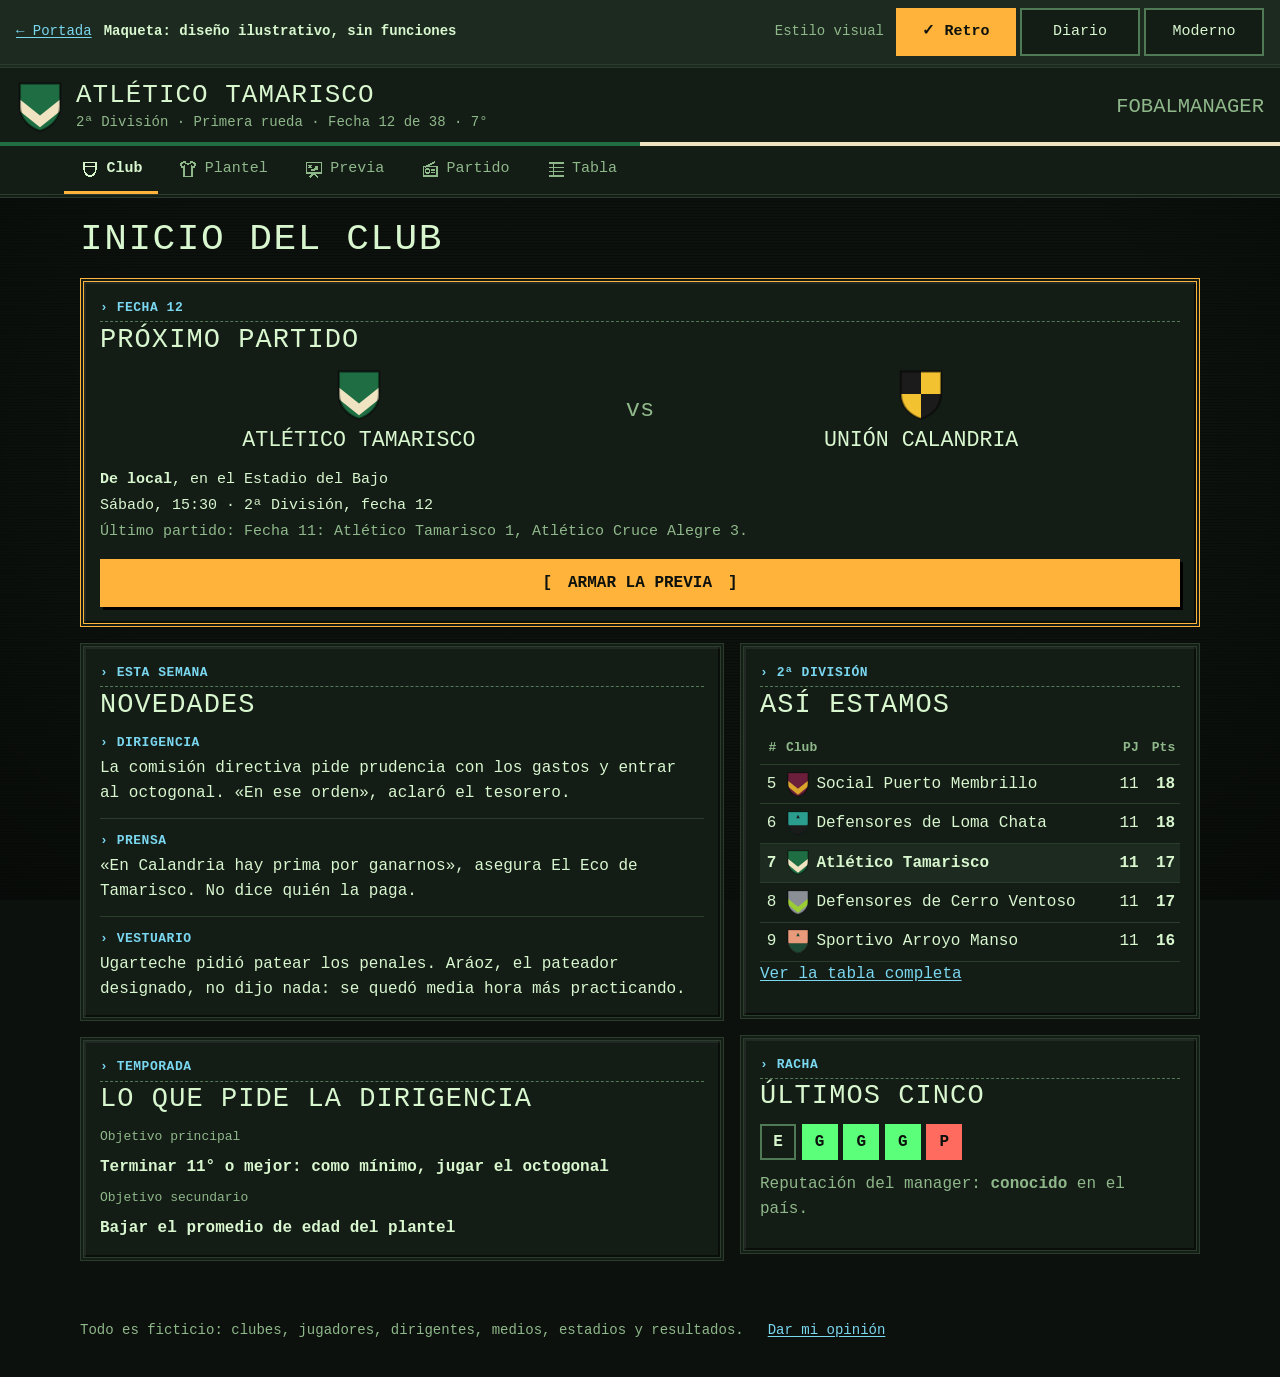
==== club.html @ f15b5bfc "Hito M2: dos propuestas de menú principal - menu-a.html, "Centro de mando": el próximo partido al ce" ====
<!doctype html>
<html lang="es-AR">
<head>
<meta charset="utf-8">
<meta name="viewport" content="width=device-width, initial-scale=1, viewport-fit=cover">
<title>Inicio del club · Fobalmanager (maqueta)</title>
<meta name="description" content="Maqueta visual de Fobalmanager, un manager de fútbol en el navegador. Diseño ilustrativo, sin funciones.">
<script>(function(){var T=["retro","diario","moderno"],F={"retro": "css/fuentes-retro.css", "diario": "css/fuentes-diario.css", "moderno": "css/fuentes-moderno.css"},t=null;try{var q=new URLSearchParams(location.search).get("tema");if(T.indexOf(q)>=0){t=q;localStorage.setItem("fm-tema",q)}else{t=localStorage.getItem("fm-tema")}}catch(x){}if(T.indexOf(t)<0){t=T[Math.floor(Math.random()*3)];try{localStorage.setItem("fm-tema",t)}catch(x){}}document.documentElement.dataset.tema=t;var c={};window.fmFuentes=function(k){if(c[k])return;c[k]=1;var l=document.createElement("link");l.rel="stylesheet";l.href=F[k];document.head.appendChild(l)};window.fmFuentes(t)})();</script>
<link rel="stylesheet" href="css/temas.css">
<link rel="stylesheet" href="css/base.css">
</head>
<body class="club-pantalla" style="--club-1:#1f6e43;--club-2:#efe3c2">
<svg width="0" height="0" style="position:absolute" aria-hidden="true"><defs><pattern id="trama-clara" width="5" height="5" patternUnits="userSpaceOnUse"><rect class="trama-fondo" width="5" height="5"/><circle class="trama-punto" cx="2.5" cy="2.5" r=".9"/></pattern><pattern id="trama-media" width="5" height="5" patternUnits="userSpaceOnUse"><rect class="trama-fondo" width="5" height="5"/><circle class="trama-punto" cx="2.5" cy="2.5" r="1.5"/></pattern><pattern id="trama-oscura" width="5" height="5" patternUnits="userSpaceOnUse"><rect class="trama-fondo" width="5" height="5"/><circle class="trama-punto" cx="2.5" cy="2.5" r="2.1"/></pattern><pattern id="damero" width="4" height="4" patternUnits="userSpaceOnUse"><rect class="trama-punto" width="2" height="2"/><rect class="trama-punto" x="2" y="2" width="2" height="2"/></pattern><pattern id="franjas" width="28" height="10" patternUnits="userSpaceOnUse"><rect class="franja-a" width="14" height="10"/><rect class="franja-b" x="14" width="14" height="10"/></pattern><pattern id="tablones" width="120" height="30" patternUnits="userSpaceOnUse"><rect class="tablon-a" width="120" height="30"/><path class="tablon-junta" d="M0 29.5h120M60 0v30"/></pattern></defs><symbol id="i-club" viewBox="0 0 24 24"><path d="M5 4h14v8c0 5-3.5 8-7 9-3.5-1-7-4-7-9z"/><path d="M5 9h14"/></symbol><symbol id="i-plantel" viewBox="0 0 24 24"><path d="M8 3 3 6l2 4 2-1v12h10V9l2 1 2-4-5-3c-1 2-2.5 3-4 3S9 5 8 3z"/></symbol><symbol id="i-previa" viewBox="0 0 24 24"><path d="M3 4h18v13H3z"/><path d="m8 21 4-4 4 4"/><path d="m6 8 2 2m0-2-2 2"/><path d="M15 9.5a1.5 1.5 0 1 0 .01 0"/><path d="M9 13c2 1 4 0 5.5-2"/></symbol><symbol id="i-partido" viewBox="0 0 24 24"><path d="M4 9h16v11H4z"/><path d="m7 9 10-5"/><path d="M9 12a2.5 2.5 0 1 0 .01 0"/><path d="M14 13h3m-3 3h3"/></symbol><symbol id="i-tabla" viewBox="0 0 24 24"><path d="M4 5h16M4 10h16M4 15h16M4 20h16"/><path d="M9 5v15"/></symbol><symbol id="i-pausa" viewBox="0 0 24 24"><path d="M8 5v14M16 5v14"/></symbol><symbol id="i-ritmo" viewBox="0 0 24 24"><path d="M3 12h4l3-7 4 14 3-7h4"/></symbol><symbol id="i-cambio" viewBox="0 0 24 24"><path d="M4 8h13l-3-3m6 11H7l3 3"/></symbol><symbol id="i-opinion" viewBox="0 0 24 24"><path d="M4 5h16v11H9l-5 4z"/><path d="M8 9h8m-8 3h5"/></symbol></svg>
<div class="barra-maqueta"><p class="aviso"><a href="index.html">← Portada</a><strong>Maqueta: diseño ilustrativo, sin funciones</strong></p><fieldset class="selector-tema"><legend>Estilo visual</legend><label><input type="radio" name="tema" value="retro">Retro</label><label><input type="radio" name="tema" value="diario">Diario</label><label><input type="radio" name="tema" value="moderno">Moderno</label></fieldset></div>
<header class="club" style="--club-1:#1f6e43;--club-2:#efe3c2"><svg class="escudo" viewBox="0 0 40 46" role="img" aria-label="Escudo de Atlético Tamarisco"><clipPath id="e14"><path d="M3 3h34v19c0 11-8 18-17 21C11 40 3 33 3 22z"/></clipPath><g clip-path="url(#e14)"><rect width="40" height="46" fill="#1f6e43"/><path d="M0 14 20 30 40 14v10L20 40 0 24z" fill="#efe3c2"/></g><path d="M3 3h34v19c0 11-8 18-17 21C11 40 3 33 3 22z" fill="none" stroke="#000" stroke-opacity=".45" stroke-width="2"/></svg><div><p class="nombre">Atlético Tamarisco</p><p class="contexto">2ª División · Primera rueda · Fecha 12 de 38 · 7°</p></div><a class="marca" href="index.html">Fobalmanager</a></header><nav class="pantallas" aria-label="Pantallas de la maqueta"><ul><li><a href="club.html" aria-current="page"><svg class="icono" viewBox="0 0 24 24" aria-hidden="true"><use href="#i-club"/></svg><span>Club</span></a></li><li><a href="plantel.html"><svg class="icono" viewBox="0 0 24 24" aria-hidden="true"><use href="#i-plantel"/></svg><span>Plantel</span></a></li><li><a href="previa.html"><svg class="icono" viewBox="0 0 24 24" aria-hidden="true"><use href="#i-previa"/></svg><span>Previa</span></a></li><li><a href="partido.html"><svg class="icono" viewBox="0 0 24 24" aria-hidden="true"><use href="#i-partido"/></svg><span>Partido</span></a></li><li><a href="tabla.html"><svg class="icono" viewBox="0 0 24 24" aria-hidden="true"><use href="#i-tabla"/></svg><span>Tabla</span></a></li></ul></nav>

<main id="contenido">
<h1 class="titulo-pantalla">Inicio del club</h1>
<section class="seccion destacada proximo"><header><span class="volanta">Fecha 12</span><h2>Próximo partido</h2></header><div class="duelo"><span class="equipo"><svg class="escudo" viewBox="0 0 40 46" role="img" aria-label="Escudo de Atlético Tamarisco"><clipPath id="e7"><path d="M3 3h34v19c0 11-8 18-17 21C11 40 3 33 3 22z"/></clipPath><g clip-path="url(#e7)"><rect width="40" height="46" fill="#1f6e43"/><path d="M0 14 20 30 40 14v10L20 40 0 24z" fill="#efe3c2"/></g><path d="M3 3h34v19c0 11-8 18-17 21C11 40 3 33 3 22z" fill="none" stroke="#000" stroke-opacity=".45" stroke-width="2"/></svg>Atlético Tamarisco</span><span class="vs">vs</span>
<span class="equipo"><svg class="escudo" viewBox="0 0 40 46" role="img" aria-label="Escudo de Unión Calandria"><clipPath id="e8"><path d="M3 3h34v19c0 11-8 18-17 21C11 40 3 33 3 22z"/></clipPath><g clip-path="url(#e8)"><rect width="40" height="46" fill="#1b1b1b"/><path d="M20 0h20v22H20zM0 22h20v24H0z" fill="#f2c230"/></g><path d="M3 3h34v19c0 11-8 18-17 21C11 40 3 33 3 22z" fill="none" stroke="#000" stroke-opacity=".45" stroke-width="2"/></svg>Unión Calandria</span></div>
<ul class="datos"><li><b>De local</b>, en el Estadio del Bajo</li><li>Sábado, 15:30 · 2ª División, fecha 12</li>
<li class="suave">Último partido: Fecha 11: Atlético Tamarisco 1, Atlético Cruce Alegre 3.</li></ul>
<a class="boton principal ancho" href="previa.html">Armar la previa</a></section>
<div class="grilla"><div><section class="seccion " id="novedades"><header><span class="volanta">Esta semana</span><h2>Novedades</h2></header><ul class="novedades">
<li><span class="volanta">Dirigencia</span><p>La comisión directiva pide prudencia con los gastos y entrar al octogonal. «En ese orden», aclaró el tesorero.</p></li>
<li><span class="volanta">Prensa</span><p>«En Calandria hay prima por ganarnos», asegura El Eco de Tamarisco. No dice quién la paga.</p></li>
<li><span class="volanta">Vestuario</span><p>Ugarteche pidió patear los penales. Aráoz, el pateador designado, no dijo nada: se quedó media hora más practicando.</p></li>
</ul></section><section class="seccion " id="dirigencia"><header><span class="volanta">Temporada</span><h2>Lo que pide la dirigencia</h2></header><dl class="objetivos"><dt>Objetivo principal</dt><dd>Terminar 11° o mejor: como mínimo, jugar el octogonal</dd>
<dt>Objetivo secundario</dt><dd>Bajar el promedio de edad del plantel</dd></dl></section></div><div><section class="seccion "><header><span class="volanta">2ª División</span><h2>Así estamos</h2></header><table class="mini-tabla"><thead><tr><th class="n" scope="col"><abbr title="Posición">#</abbr></th><th scope="col">Club</th><th class="n" scope="col"><abbr title="Partidos jugados">PJ</abbr></th><th class="n" scope="col"><abbr title="Puntos">Pts</abbr></th></tr></thead><tbody><tr><td class="n">5</td><td><span class="club-celda"><svg class="escudo-chico" viewBox="0 0 40 46" role="img" aria-label="Escudo de Social Puerto Membrillo"><clipPath id="e9"><path d="M3 3h34v19c0 11-8 18-17 21C11 40 3 33 3 22z"/></clipPath><g clip-path="url(#e9)"><rect width="40" height="46" fill="#6b1f3a"/><path d="M0 14 20 30 40 14v10L20 40 0 24z" fill="#d9a62b"/></g><path d="M3 3h34v19c0 11-8 18-17 21C11 40 3 33 3 22z" fill="none" stroke="#000" stroke-opacity=".45" stroke-width="2"/></svg><span>Social Puerto Membrillo</span></span></td><td class="n">11</td><td class="n"><b>18</b></td></tr><tr><td class="n">6</td><td><span class="club-celda"><svg class="escudo-chico" viewBox="0 0 40 46" role="img" aria-label="Escudo de Defensores de Loma Chata"><clipPath id="e10"><path d="M3 3h34v19c0 11-8 18-17 21C11 40 3 33 3 22z"/></clipPath><g clip-path="url(#e10)"><rect width="40" height="46" fill="#2a9d8f"/><path d="M0 26h40v20H0z" fill="#1b1b1b"/><path d="M20 8l3 6h-6z" fill="#1b1b1b"/></g><path d="M3 3h34v19c0 11-8 18-17 21C11 40 3 33 3 22z" fill="none" stroke="#000" stroke-opacity=".45" stroke-width="2"/></svg><span>Defensores de Loma Chata</span></span></td><td class="n">11</td><td class="n"><b>18</b></td></tr><tr class="mio"><td class="n">7</td><td><span class="club-celda"><svg class="escudo-chico" viewBox="0 0 40 46" role="img" aria-label="Escudo de Atlético Tamarisco"><clipPath id="e11"><path d="M3 3h34v19c0 11-8 18-17 21C11 40 3 33 3 22z"/></clipPath><g clip-path="url(#e11)"><rect width="40" height="46" fill="#1f6e43"/><path d="M0 14 20 30 40 14v10L20 40 0 24z" fill="#efe3c2"/></g><path d="M3 3h34v19c0 11-8 18-17 21C11 40 3 33 3 22z" fill="none" stroke="#000" stroke-opacity=".45" stroke-width="2"/></svg><span>Atlético Tamarisco</span></span></td><td class="n">11</td><td class="n"><b>17</b></td></tr><tr><td class="n">8</td><td><span class="club-celda"><svg class="escudo-chico" viewBox="0 0 40 46" role="img" aria-label="Escudo de Defensores de Cerro Ventoso"><clipPath id="e12"><path d="M3 3h34v19c0 11-8 18-17 21C11 40 3 33 3 22z"/></clipPath><g clip-path="url(#e12)"><rect width="40" height="46" fill="#8a8f96"/><path d="M0 14 20 30 40 14v10L20 40 0 24z" fill="#9acd32"/></g><path d="M3 3h34v19c0 11-8 18-17 21C11 40 3 33 3 22z" fill="none" stroke="#000" stroke-opacity=".45" stroke-width="2"/></svg><span>Defensores de Cerro Ventoso</span></span></td><td class="n">11</td><td class="n"><b>17</b></td></tr><tr><td class="n">9</td><td><span class="club-celda"><svg class="escudo-chico" viewBox="0 0 40 46" role="img" aria-label="Escudo de Sportivo Arroyo Manso"><clipPath id="e13"><path d="M3 3h34v19c0 11-8 18-17 21C11 40 3 33 3 22z"/></clipPath><g clip-path="url(#e13)"><rect width="40" height="46" fill="#e89a7a"/><path d="M0 26h40v20H0z" fill="#1f4a35"/><path d="M20 8l3 6h-6z" fill="#1f4a35"/></g><path d="M3 3h34v19c0 11-8 18-17 21C11 40 3 33 3 22z" fill="none" stroke="#000" stroke-opacity=".45" stroke-width="2"/></svg><span>Sportivo Arroyo Manso</span></span></td><td class="n">11</td><td class="n"><b>16</b></td></tr></tbody></table><p><a href="tabla.html">Ver la tabla completa</a></p></section><section class="seccion "><header><span class="volanta">Racha</span><h2>Últimos cinco</h2></header><ol class="racha" aria-label="Últimos cinco partidos, del más viejo al más reciente"><li class="E"><span aria-hidden="true">E</span><span class="sr">empatado</span></li><li class="G"><span aria-hidden="true">G</span><span class="sr">ganado</span></li><li class="G"><span aria-hidden="true">G</span><span class="sr">ganado</span></li><li class="G"><span aria-hidden="true">G</span><span class="sr">ganado</span></li><li class="P"><span aria-hidden="true">P</span><span class="sr">perdido</span></li></ol><p class="suave" style="margin-top:.75rem">Reputación del manager: <b>conocido</b> en el país.</p></section></div></div>
</main>
<footer class="pie"><span>Todo es ficticio: clubes, jugadores, dirigentes, medios, estadios y resultados.</span><a href="#" data-opinion>Dar mi opinión</a></footer>
<div class="aviso-maqueta" id="estado-maqueta" role="status" aria-live="polite"></div>
<script src="js/maqueta.js" defer></script>
</body>
</html>
---- css/temas.css ----
/* Temas visuales. Cada tema define SOLO variables: la disposición vive en base.css y es la misma en los tres. */

:root,
[data-tema='moderno'] {
  color-scheme: dark;
  --c-fondo: #0e1116;
  --c-superficie: #181d25;
  --c-superficie-2: #212836;
  --c-texto: #e8ecf2;
  --c-texto-suave: #9aa4b2;
  --c-acento: #4ade80;
  --c-sobre-acento: #0e1116;
  --c-acento-2: #60a5fa;
  --c-gol: #a3e635;
  --c-amarilla: #facc15;
  --c-roja: #f87171;
  --c-etq-gol-tx: #0e1116;
  --c-etq-gol-bg: #a3e635;
  --c-etq-amarilla-tx: #0e1116;
  --c-etq-amarilla-bg: #facc15;
  --c-etq-roja-tx: #0e1116;
  --c-etq-roja-bg: #f87171;
  --c-etq-otra-tx: #e8ecf2;
  --c-etq-otra-bg: #2b3340;
  --c-borde: #2b3340;
  --c-borde-control: #6b7689;
  --c-foco: #60a5fa;
  --c-zona-ascenso: #4ade80;
  --c-zona-octogonal: #60a5fa;
  --c-zona-descenso: #f87171;
  --c-boton-principal-bg: var(--c-acento);
  --c-boton-principal-tx: var(--c-sobre-acento);

  --f-titular: 'Space Grotesk', system-ui, sans-serif;
  --f-cuerpo: 'Inter', system-ui, sans-serif;
  --f-numeros: 'Inter', system-ui, sans-serif;
  --peso-titular: 700;
  --tam-base: 1.0625rem;
  --esc-titular: 1;
  --titular-mayus: none;
  --titular-espaciado: -0.01em;
  --interlineado: 1.5;

  --radio-tarjeta: 14px;
  --radio-control: 10px;
  --radio-chip: 999px;
  --borde-ancho: 1px;
  --borde-estilo: solid;
  --regla-seccion: none;
  --sombra-tarjeta: 0 8px 24px rgb(0 0 0 / 0.35);
  --sombra-control: 0 1px 2px rgb(0 0 0 / 0.4);
  --textura-fondo: radial-gradient(ellipse at top, rgb(74 222 128 / 0.06), transparent 60%);
  --textura-destacada: linear-gradient(180deg, rgb(255 255 255 / 0.05), transparent);
  --borde-destacada: var(--c-borde);

  --icono-trazo: 2;
  --icono-extremos: round;
  --icono-uniones: round;
  --icono-render: auto;

  --boton-mayus: none;
  --boton-adorno-antes: '';
  --boton-adorno-despues: '';
  --volanta-color: var(--c-texto-suave);
  --volanta-mayus: uppercase;
  --volanta-prefijo: '';
  --volanta-espaciado: 0.08em;
  --transicion: 150ms ease;

  /* Menú principal (hito M2): ilustraciones planas de noche, trazo grueso redondeado. */
  --il-tinta: #0b0f16;
  --il-trazo: 3px;
  --il-uniones: round;
  --il-extremos: round;
  --il-render: geometricPrecision;
  --il-sombra: rgb(0 0 0 / 0.35);
  --il-luz: rgb(255 255 255 / 0.22);
  --il-pared: #22304d;
  --il-pared-lado: #1a2540;
  --il-pared-a: #22304d;
  --il-pared-b: #22304d;
  --il-piso: url(#tablones) #3a2f2a;
  --il-tablon-a: #3a2f2a;
  --il-madera: #c98a52;
  --il-madera-2: #8a5530;
  --il-pizarra: #166534;
  --il-tiza: #ecfdf5;
  --il-papel: #f8fafc;
  --il-papel-2: #cbd5e1;
  --il-kraft: #d6a461;
  --il-kraft-2: #b5853f;
  --il-billete: #86efac;
  --il-billete-2: #4ade80;
  --il-metal: #a5b4c8;
  --il-metal-2: #64748b;
  --il-rojo: #ef4444;
  --il-rojo-2: #b91c1c;
  --il-azul: #3b82f6;
  --il-cuero: #7c3aed;
  --il-corcho: #c08a55;
  --il-vidrio: #1e3a8a;
  --il-cielo: #1e3a8a;
  --il-cesped: #22c55e;
  --il-oro: #fbbf24;
  --il-oscuro: #1e293b;
  --il-lampara: #fde68a;
  --il-persiana: #e2e8f0;
  --il-calabaza: #a16207;
  --il-yerba: #65a30d;

  --rotulo-bg: rgb(14 17 22 / 0.92);
  --rotulo-tx: #e8ecf2;
  --rotulo-estado: #b6c0cd;
  --rotulo-borde: 1px solid #3b4556;
  --rotulo-radio: 12px;
  --rotulo-fuente: var(--f-titular);
  --rotulo-mayus: none;
  --oficina-escritorio: linear-gradient(180deg, #2a2320, #1f1a17);
  --puerta-marco: #8a5530;
  --puerta-hoja: #c98a52;

  --panel-barra-bg: var(--c-superficie-2);
  --panel-barra-tx: var(--c-texto);
  --panel-barra-borde: 3px solid var(--c-acento);
  --panel-bisel: 0 8px 24px rgb(0 0 0 / 0.35);
  --enlace-menu-bg: var(--c-superficie-2);
  --enlace-menu-borde: 1px solid var(--c-borde);
  --c-alerta-bg: #facc15;
  --c-alerta-tx: #0e1116;

  --vol-cara: linear-gradient(180deg, #5ee08f, #3cc56f);
  --vol-tx: #0e1116;
  --vol-luz: rgb(255 255 255 / 0.4);
  --vol-sombra: rgb(0 0 0 / 0.12);
  --vol-base: #1e7a45;
  --vol-dx: 0px;
  --vol-prof: 5px;
  --vol-radio: 14px;
  --vol-bisel: 2px;
}

[data-tema='retro'] {
  color-scheme: dark;
  --c-fondo: #0c110d;
  --c-superficie: #141c16;
  --c-superficie-2: #1d2a20;
  --c-texto: #d8f7cf;
  --c-texto-suave: #8fb88a;
  --c-acento: #ffb33a;
  --c-sobre-acento: #0c110d;
  --c-acento-2: #7ad7f0;
  --c-gol: #5cff7a;
  --c-amarilla: #ffd84a;
  --c-roja: #ff6b5e;
  --c-etq-gol-tx: #0c110d;
  --c-etq-gol-bg: #5cff7a;
  --c-etq-amarilla-tx: #0c110d;
  --c-etq-amarilla-bg: #ffd84a;
  --c-etq-roja-tx: #0c110d;
  --c-etq-roja-bg: #ff6b5e;
  --c-etq-otra-tx: #0c110d;
  --c-etq-otra-bg: #7ad7f0;
  --c-borde: #2a3d2d;
  --c-borde-control: #4f7a55;
  --c-foco: #7ad7f0;
  --c-zona-ascenso: #5cff7a;
  --c-zona-octogonal: #7ad7f0;
  --c-zona-descenso: #ff6b5e;
  --c-boton-principal-bg: var(--c-acento);
  --c-boton-principal-tx: var(--c-sobre-acento);

  --f-titular: 'VT323', ui-monospace, monospace;
  --f-cuerpo: 'IBM Plex Mono', ui-monospace, monospace;
  --f-numeros: 'VT323', ui-monospace, monospace;
  --peso-titular: 400;
  --tam-base: 1rem;
  --esc-titular: 1.35;
  --titular-mayus: uppercase;
  --titular-espaciado: 0.04em;
  --interlineado: 1.55;

  --radio-tarjeta: 0;
  --radio-control: 0;
  --radio-chip: 0;
  --borde-ancho: 4px;
  --borde-estilo: double;
  --regla-seccion: 1px dashed var(--c-borde-control);
  --sombra-tarjeta: inset 2px 2px 0 rgb(255 255 255 / 0.06), inset -2px -2px 0 rgb(0 0 0 / 0.5);
  --sombra-control: 3px 3px 0 #000;
  --textura-fondo:
    repeating-linear-gradient(to bottom, rgb(0 0 0 / 0.22) 0 1px, transparent 1px 3px),
    radial-gradient(ellipse at center, transparent 60%, rgb(0 0 0 / 0.35));
  --textura-destacada: none;
  --borde-destacada: var(--c-acento);

  --icono-trazo: 2;
  --icono-extremos: square;
  --icono-uniones: miter;
  --icono-render: crispEdges;

  --boton-mayus: uppercase;
  --boton-adorno-antes: '[ ';
  --boton-adorno-despues: ' ]';
  --volanta-color: var(--c-acento-2);
  --volanta-mayus: uppercase;
  --volanta-prefijo: '› ';
  --volanta-espaciado: 0.04em;
  --transicion: none;

  /* Menú principal: paleta limitada y saturada, tinta negra gruesa, bordes pixelados y sombras en damero. */
  --il-tinta: #000;
  --il-trazo: 3.5px;
  --il-uniones: miter;
  --il-extremos: square;
  --il-render: crispEdges;
  --il-sombra: url(#damero) #000;
  --il-luz: rgb(255 255 255 / 0.3);
  --il-pared: url(#franjas) #2d5d7b;
  --il-pared-lado: #1d3f57;
  --il-pared-a: #2d5d7b;
  --il-pared-b: #275370;
  --il-piso: url(#tablones) #6b3e26;
  --il-tablon-a: #6b3e26;
  --il-madera: #b5651d;
  --il-madera-2: #7a3f12;
  --il-pizarra: #1f7a3a;
  --il-tiza: #f4f4e8;
  --il-papel: #f4ecd0;
  --il-papel-2: #d4c69c;
  --il-kraft: #d49a4a;
  --il-kraft-2: #a8742c;
  --il-billete: #6fdc6a;
  --il-billete-2: #3fae3a;
  --il-metal: #b4c0cc;
  --il-metal-2: #6c7a88;
  --il-rojo: #e8322b;
  --il-rojo-2: #a8150f;
  --il-azul: #2f6fd6;
  --il-cuero: #b8323a;
  --il-corcho: #d0924f;
  --il-vidrio: #9fe3ff;
  --il-cielo: #5aaeea;
  --il-cesped: #2fbf4a;
  --il-oro: #ffc23a;
  --il-oscuro: #1a1a2e;
  --il-lampara: #fff27a;
  --il-persiana: #f4ecd0;
  --il-calabaza: #8a5a1a;
  --il-yerba: #6fbf2a;

  --rotulo-bg: #000;
  --rotulo-tx: #ffb33a;
  --rotulo-estado: #d8f7cf;
  --rotulo-borde: 2px solid #ffb33a;
  --rotulo-radio: 0;
  --rotulo-fuente: var(--f-titular);
  --rotulo-mayus: uppercase;
  --oficina-escritorio: repeating-linear-gradient(180deg, #7a3f12 0 22px, #6b3610 22px 24px);
  --puerta-marco: #7a3f12;
  --puerta-hoja: #b5651d;

  --panel-barra-bg: #7ad7f0;
  --panel-barra-tx: #0c110d;
  --panel-barra-borde: 0;
  --panel-bisel: inset 3px 3px 0 rgb(255 255 255 / 0.12), inset -3px -3px 0 rgb(0 0 0 / 0.6);
  --enlace-menu-bg: var(--c-superficie-2);
  --enlace-menu-borde: 2px solid var(--c-borde-control);
  --c-alerta-bg: #ff6b5e;
  --c-alerta-tx: #0c110d;

  --vol-cara: #ffb33a;
  --vol-tx: #0c110d;
  --vol-luz: #ffe0a3;
  --vol-sombra: #b06f0c;
  --vol-base: #7a4a08;
  --vol-dx: 4px;
  --vol-prof: 4px;
  --vol-radio: 0;
  --vol-bisel: 3px;
}

[data-tema='diario'] {
  color-scheme: light;
  --c-fondo: #f3eee2;
  --c-superficie: #fbf8f1;
  --c-superficie-2: #ece5d4;
  --c-texto: #1c1a17;
  --c-texto-suave: #5a5248;
  --c-acento: #a3161b;
  --c-sobre-acento: #fbf8f1;
  --c-acento-2: #1f4e79;
  --c-gol: #0f5c2e;
  --c-amarilla: #7a5a00;
  --c-roja: #a3161b;
  --c-etq-gol-tx: #fbf8f1;
  --c-etq-gol-bg: #0f5c2e;
  --c-etq-amarilla-tx: #5c4300;
  --c-etq-amarilla-bg: #f5e3a3;
  --c-etq-roja-tx: #fbf8f1;
  --c-etq-roja-bg: #a3161b;
  --c-etq-otra-tx: #fbf8f1;
  --c-etq-otra-bg: #1c1a17;
  --c-borde: #c9bfa9;
  --c-borde-control: #1c1a17;
  --c-foco: #1f4e79;
  --c-zona-ascenso: #0f5c2e;
  --c-zona-octogonal: #1f4e79;
  --c-zona-descenso: #a3161b;
  --c-boton-principal-bg: #1c1a17;
  --c-boton-principal-tx: #fbf8f1;

  --f-titular: 'Oswald', 'Arial Narrow', sans-serif;
  --f-cuerpo: 'Source Serif 4', Georgia, serif;
  --f-numeros: 'Roboto Condensed', 'Arial Narrow', sans-serif;
  --peso-titular: 600;
  --tam-base: 1.0625rem;
  --esc-titular: 1.1;
  --titular-mayus: uppercase;
  --titular-espaciado: 0.01em;
  --interlineado: 1.5;

  --radio-tarjeta: 0;
  --radio-control: 0;
  --radio-chip: 2px;
  --borde-ancho: 1px;
  --borde-estilo: solid;
  --regla-seccion: 3px double var(--c-texto);
  --sombra-tarjeta: none;
  --sombra-control: none;
  --textura-fondo: radial-gradient(rgb(0 0 0 / 0.035) 1px, transparent 1px) 0 0 / 3px 3px;
  --textura-destacada: radial-gradient(rgb(0 0 0 / 0.08) 1px, transparent 1.5px) 0 0 / 4px 4px;
  --borde-destacada: var(--c-texto);

  --icono-trazo: 1.5;
  --icono-extremos: butt;
  --icono-uniones: miter;
  --icono-render: auto;

  --boton-mayus: uppercase;
  --boton-adorno-antes: '';
  --boton-adorno-despues: '';
  --volanta-color: var(--c-acento);
  --volanta-mayus: uppercase;
  --volanta-prefijo: '';
  --volanta-espaciado: 0.06em;
  --transicion: none;

  /* Menú principal: grabado de imprenta. Solo tinta, papel, grises en trama de puntos y un rojo. */
  --il-tinta: #1c1a17;
  --il-trazo: 2.5px;
  --il-uniones: miter;
  --il-extremos: butt;
  --il-render: geometricPrecision;
  --il-sombra: url(#trama-oscura) #1c1a17;
  --il-luz: transparent;
  --il-pared: url(#trama-clara) #e9e2d0;
  --il-pared-lado: url(#trama-media) #c9bfa9;
  --il-pared-a: #fbf8f1;
  --il-pared-b: #fbf8f1;
  --il-piso: url(#trama-oscura) #8a8378;
  --il-tablon-a: #fbf8f1;
  --il-madera: url(#trama-media) #c9bfa9;
  --il-madera-2: url(#trama-oscura) #8a8378;
  --il-pizarra: #1c1a17;
  --il-tiza: #fbf8f1;
  --il-papel: #fbf8f1;
  --il-papel-2: url(#trama-clara) #e9e2d0;
  --il-kraft: url(#trama-clara) #e9e2d0;
  --il-kraft-2: url(#trama-media) #c9bfa9;
  --il-billete: #fbf8f1;
  --il-billete-2: url(#trama-clara) #e9e2d0;
  --il-metal: url(#trama-clara) #e9e2d0;
  --il-metal-2: url(#trama-media) #c9bfa9;
  --il-rojo: #a3161b;
  --il-rojo-2: #a3161b;
  --il-azul: url(#trama-oscura) #8a8378;
  --il-cuero: url(#trama-oscura) #8a8378;
  --il-corcho: url(#trama-media) #c9bfa9;
  --il-vidrio: #fbf8f1;
  --il-cielo: #fbf8f1;
  --il-cesped: url(#trama-media) #c9bfa9;
  --il-oro: url(#trama-clara) #e9e2d0;
  --il-oscuro: #1c1a17;
  --il-lampara: #fbf8f1;
  --il-persiana: #fbf8f1;
  --il-calabaza: url(#trama-oscura) #8a8378;
  --il-yerba: url(#trama-media) #c9bfa9;

  --rotulo-bg: #fbf8f1;
  --rotulo-tx: #1c1a17;
  --rotulo-estado: #4a443c;
  --rotulo-borde: 1px solid #1c1a17;
  --rotulo-radio: 0;
  --rotulo-fuente: var(--f-titular);
  --rotulo-mayus: uppercase;
  --oficina-escritorio: radial-gradient(rgb(0 0 0 / 0.16) 1.2px, transparent 1.6px) 0 0 / 5px 5px, #e3dbc7;
  --puerta-marco: #1c1a17;
  --puerta-hoja: #c9bfa9;

  --panel-barra-bg: #1c1a17;
  --panel-barra-tx: #fbf8f1;
  --panel-barra-borde: 0;
  --panel-bisel: none;
  --enlace-menu-bg: transparent;
  --enlace-menu-borde: 1px solid var(--c-borde);
  --c-alerta-bg: #a3161b;
  --c-alerta-tx: #fbf8f1;

  --vol-cara: #1c1a17;
  --vol-tx: #fbf8f1;
  --vol-luz: transparent;
  --vol-sombra: transparent;
  --vol-base: #a3161b;
  --vol-dx: 4px;
  --vol-prof: 4px;
  --vol-radio: 0;
  --vol-bisel: 0px;
}

@media (prefers-contrast: more), (forced-colors: active) {
  :root,
  [data-tema] {
    --textura-fondo: none;
    --textura-destacada: none;
    --sombra-tarjeta: none;
    --sombra-control: none;
    --c-borde: var(--c-borde-control);
    --il-sombra: transparent;
    --il-luz: transparent;
    --oficina-escritorio: var(--c-fondo);
    --panel-bisel: none;
    --vol-luz: transparent;
    --vol-sombra: transparent;
  }
}

@media (prefers-reduced-motion: reduce) {
  :root,
  [data-tema] {
    --transicion: none;
  }
}
---- css/base.css ----
/* Estructura de las maquetas. Sin colores, fuentes ni bordes literales: todo sale de las variables de temas.css,
   así la disposición es idéntica en los tres temas. Mobile primero; 48rem y 64rem agrandan. */

*,
*::before,
*::after {
  box-sizing: border-box;
}

html {
  font-size: 100%;
  -webkit-text-size-adjust: 100%;
}

body {
  margin: 0;
  min-height: 100vh;
  background-color: var(--c-fondo);
  background-image: var(--textura-fondo);
  background-attachment: fixed;
  color: var(--c-texto);
  font-family: var(--f-cuerpo);
  font-size: var(--tam-base);
  line-height: var(--interlineado);
  padding-bottom: calc(4.5rem + env(safe-area-inset-bottom));
}

h1,
h2,
h3 {
  font-family: var(--f-titular);
  font-weight: var(--peso-titular);
  text-transform: var(--titular-mayus);
  letter-spacing: var(--titular-espaciado);
  line-height: 1.15;
  margin: 0;
}

h1 {
  font-size: calc(1.75rem * var(--esc-titular));
}

h2 {
  font-size: calc(1.25rem * var(--esc-titular));
}

h3 {
  font-size: calc(1.05rem * var(--esc-titular));
}

a {
  color: var(--c-acento-2);
  text-underline-offset: 0.15em;
}

p {
  margin: 0 0 0.75rem;
}

:focus-visible {
  outline: 3px solid var(--c-foco);
  outline-offset: 2px;
}

.sr {
  position: absolute;
  width: 1px;
  height: 1px;
  padding: 0;
  margin: -1px;
  overflow: hidden;
  clip: rect(0 0 0 0);
  white-space: nowrap;
  border: 0;
}

.num {
  font-family: var(--f-numeros);
  font-variant-numeric: tabular-nums;
}

.suave {
  color: var(--c-texto-suave);
}

svg.icono {
  width: 1.5rem;
  height: 1.5rem;
  flex: none;
  fill: none;
  stroke: currentColor;
  stroke-width: var(--icono-trazo);
  stroke-linecap: var(--icono-extremos);
  stroke-linejoin: var(--icono-uniones);
  shape-rendering: var(--icono-render);
}

/* ---------- Barra de maqueta y selector de tema ---------- */

.barra-maqueta {
  background: var(--c-superficie-2);
  border-bottom: var(--borde-ancho) var(--borde-estilo) var(--c-borde);
  padding: 0.5rem 1rem;
  display: grid;
  gap: 0.5rem;
}

.barra-maqueta .aviso {
  display: flex;
  gap: 0.75rem;
  align-items: center;
  flex-wrap: wrap;
  font-size: 0.875rem;
  margin: 0;
}

.barra-maqueta .aviso a {
  min-height: 44px;
  display: inline-flex;
  align-items: center;
}

.barra-maqueta .aviso strong {
  font-weight: 600;
}

.selector-tema {
  border: 0;
  margin: 0;
  padding: 0;
  display: grid;
  grid-template-columns: auto 1fr 1fr 1fr;
  gap: 0.25rem;
  align-items: center;
}

.selector-tema legend {
  float: left;
  font-size: 0.875rem;
  color: var(--c-texto-suave);
  padding-right: 0.5rem;
}

.selector-tema label {
  position: relative;
  display: flex;
  align-items: center;
  justify-content: center;
  min-height: 48px;
  padding: 0 0.5rem;
  border: 2px solid var(--c-borde-control);
  border-radius: var(--radio-control);
  background: var(--c-superficie);
  cursor: pointer;
  font-size: 0.9375rem;
  text-align: center;
  transition: background var(--transicion);
}

.selector-tema input {
  position: absolute;
  opacity: 0;
  inset: 0;
  margin: 0;
  cursor: pointer;
}

.selector-tema label:has(input:checked) {
  background: var(--c-acento);
  color: var(--c-sobre-acento);
  border-color: var(--c-acento);
  font-weight: 600;
}

.selector-tema label:has(input:checked)::before {
  content: '✓ ';
  white-space: pre;
}

.selector-tema label:has(input:focus-visible) {
  outline: 3px solid var(--c-foco);
  outline-offset: 2px;
}

/* ---------- Encabezado del club ---------- */

.club {
  display: flex;
  align-items: center;
  gap: 0.75rem;
  padding: 0.75rem 1rem;
  background: var(--c-superficie);
  position: relative;
}

.club::after {
  content: '';
  position: absolute;
  left: 0;
  right: 0;
  bottom: 0;
  height: 4px;
  background: linear-gradient(90deg, var(--club-1) 0 50%, var(--club-2) 50% 100%);
}

.escudo {
  width: 3rem;
  height: 3.4rem;
  flex: none;
}

.escudo-chico {
  width: 1.5rem;
  height: 1.7rem;
  flex: none;
  vertical-align: middle;
}

.club .nombre {
  font-family: var(--f-titular);
  font-weight: var(--peso-titular);
  text-transform: var(--titular-mayus);
  letter-spacing: var(--titular-espaciado);
  font-size: calc(1.2rem * var(--esc-titular));
  line-height: 1.1;
  margin: 0;
}

.club .contexto {
  font-size: 0.875rem;
  color: var(--c-texto-suave);
  margin: 0.15rem 0 0;
}

.club .marca {
  margin-left: auto;
  font-family: var(--f-titular);
  font-weight: var(--peso-titular);
  text-transform: var(--titular-mayus);
  font-size: calc(0.95rem * var(--esc-titular));
  color: var(--c-texto-suave);
  text-decoration: none;
  min-height: 44px;
  display: none;
  align-items: center;
}

/* ---------- Navegación entre pantallas ---------- */

.pantallas {
  position: fixed;
  left: 0;
  right: 0;
  bottom: 0;
  z-index: 20;
  background: var(--c-superficie);
  border-top: var(--borde-ancho) var(--borde-estilo) var(--c-borde);
  padding-bottom: env(safe-area-inset-bottom);
}

.pantallas ul {
  list-style: none;
  margin: 0 auto;
  padding: 0;
  display: grid;
  grid-template-columns: repeat(5, 1fr);
  max-width: 72rem;
}

.pantallas a {
  display: flex;
  flex-direction: column;
  align-items: center;
  justify-content: center;
  gap: 0.1rem;
  min-height: 56px;
  padding: 0.35rem 0.1rem;
  color: var(--c-texto-suave);
  text-decoration: none;
  font-size: 0.75rem;
  border-top: 3px solid transparent;
}

.pantallas a[aria-current='page'] {
  color: var(--c-texto);
  border-top-color: var(--c-acento);
  font-weight: 600;
}

/* En el partido, la barra de abajo es de las pestañas: la navegación general sube como fila compacta. */
.en-partido .pantallas {
  position: static;
  border-top: 0;
  border-bottom: var(--borde-ancho) var(--borde-estilo) var(--c-borde);
  padding-bottom: 0;
}

.en-partido .pantallas a {
  flex-direction: row;
  min-height: 44px;
  gap: 0.3rem;
  border-top: 0;
  border-bottom: 3px solid transparent;
}

.en-partido .pantallas a[aria-current='page'] {
  border-bottom-color: var(--c-acento);
}

.en-partido .pantallas svg.icono {
  display: none;
}

/* ---------- Contenido ---------- */

main {
  max-width: 72rem;
  margin: 0 auto;
  padding: 1rem;
}

.titulo-pantalla {
  margin: 0.25rem 0 1rem;
}

.volanta {
  display: block;
  font-family: var(--f-cuerpo);
  font-size: 0.8125rem;
  font-weight: 600;
  color: var(--volanta-color);
  text-transform: var(--volanta-mayus);
  letter-spacing: var(--volanta-espaciado);
  margin-bottom: 0.2rem;
}

.volanta::before {
  content: var(--volanta-prefijo);
}

.seccion {
  background: var(--c-superficie);
  border: var(--borde-ancho) var(--borde-estilo) var(--c-borde);
  border-radius: var(--radio-tarjeta);
  box-shadow: var(--sombra-tarjeta);
  padding: 1rem;
  margin-bottom: 1rem;
}

.seccion > h2 {
  border-top: var(--regla-seccion);
  padding-top: 0.15rem;
  margin-bottom: 0.75rem;
}

.seccion > header {
  margin-bottom: 0.75rem;
}

.seccion > header h2 {
  border-top: var(--regla-seccion);
  padding-top: 0.15rem;
}

.destacada {
  background-color: var(--c-superficie);
  background-image: var(--textura-destacada);
  border-color: var(--borde-destacada);
}

.grilla {
  display: grid;
  gap: 0 1rem;
}

/* ---------- Botones ---------- */

.boton {
  display: inline-flex;
  align-items: center;
  justify-content: center;
  gap: 0.4rem;
  min-height: 48px;
  padding: 0.5rem 1.1rem;
  border-radius: var(--radio-control);
  border: 2px solid var(--c-borde-control);
  background: var(--c-superficie-2);
  color: var(--c-texto);
  font: inherit;
  font-weight: 600;
  text-transform: var(--boton-mayus);
  text-decoration: none;
  box-shadow: var(--sombra-control);
  cursor: pointer;
  transition: background var(--transicion), transform var(--transicion);
}

.boton::before {
  content: var(--boton-adorno-antes) / '';
  white-space: pre;
}

.boton::after {
  content: var(--boton-adorno-despues) / '';
  white-space: pre;
}

.boton.principal {
  background: var(--c-boton-principal-bg);
  color: var(--c-boton-principal-tx);
  border-color: var(--c-boton-principal-bg);
}

.boton:active {
  transform: translateY(1px);
}

.boton.ancho {
  width: 100%;
}

.boton.chico {
  min-height: 44px;
  padding: 0.25rem 0.75rem;
  font-size: 0.9375rem;
}

.boton.chico::before,
.boton.chico::after {
  content: none;
}

.boton[aria-disabled='true'] {
  cursor: not-allowed;
}

.aviso-maqueta {
  position: fixed;
  left: 50%;
  bottom: calc(5rem + env(safe-area-inset-bottom));
  transform: translateX(-50%);
  z-index: 40;
  max-width: calc(100% - 2rem);
  padding: 0.6rem 1rem;
  background: var(--c-texto);
  color: var(--c-fondo);
  border-radius: var(--radio-control);
  font-weight: 600;
  pointer-events: none;
  opacity: 0;
  transition: opacity var(--transicion);
}

.aviso-maqueta.visible {
  opacity: 1;
}

/* ---------- Chips y etiquetas ---------- */

.chip {
  display: inline-block;
  padding: 0.05rem 0.5rem;
  border-radius: var(--radio-chip);
  border: 1px solid var(--c-borde-control);
  font-size: 0.8125rem;
  white-space: nowrap;
}

.etiqueta {
  display: inline-block;
  padding: 0.05rem 0.4rem;
  border-radius: var(--radio-chip);
  font-family: var(--f-cuerpo);
  font-size: 0.75rem;
  font-weight: 700;
  letter-spacing: 0.04em;
  text-transform: uppercase;
  vertical-align: 0.1em;
  background: var(--c-etq-otra-bg);
  color: var(--c-etq-otra-tx);
}

.etiqueta.gol {
  background: var(--c-etq-gol-bg);
  color: var(--c-etq-gol-tx);
}

.etiqueta.amarilla {
  background: var(--c-etq-amarilla-bg);
  color: var(--c-etq-amarilla-tx);
}

.etiqueta.roja {
  background: var(--c-etq-roja-bg);
  color: var(--c-etq-roja-tx);
}

.racha {
  display: flex;
  gap: 0.35rem;
  list-style: none;
  padding: 0;
  margin: 0;
}

.racha li {
  width: 2.25rem;
  height: 2.25rem;
  display: grid;
  place-items: center;
  font-family: var(--f-numeros);
  font-weight: 700;
  border-radius: var(--radio-chip);
  border: 2px solid var(--c-borde-control);
}

.racha .G {
  background: var(--c-etq-gol-bg);
  color: var(--c-etq-gol-tx);
  border-color: var(--c-etq-gol-bg);
}

.racha .P {
  background: var(--c-etq-roja-bg);
  color: var(--c-etq-roja-tx);
  border-color: var(--c-etq-roja-bg);
}

.bajo {
  font-weight: 700;
}

/* ---------- Inicio del club ---------- */

.proximo .duelo {
  display: grid;
  grid-template-columns: 1fr auto 1fr;
  align-items: center;
  gap: 0.5rem;
  text-align: center;
  margin: 0.5rem 0 1rem;
}

.proximo .duelo .equipo {
  display: grid;
  justify-items: center;
  gap: 0.35rem;
  font-family: var(--f-titular);
  font-weight: var(--peso-titular);
  text-transform: var(--titular-mayus);
  font-size: calc(1rem * var(--esc-titular));
  line-height: 1.15;
}

.proximo .vs {
  font-family: var(--f-titular);
  color: var(--c-texto-suave);
  font-size: calc(1.1rem * var(--esc-titular));
}

.proximo .datos {
  list-style: none;
  padding: 0;
  margin: 0 0 1rem;
  display: grid;
  gap: 0.15rem;
  font-size: 0.9375rem;
}

.novedades {
  list-style: none;
  padding: 0;
  margin: 0;
}

.novedades li + li {
  border-top: 1px solid var(--c-borde);
  margin-top: 0.75rem;
  padding-top: 0.75rem;
}

.novedades p {
  margin: 0;
}

.objetivos {
  margin: 0;
  display: grid;
  gap: 0.5rem;
}

.objetivos dt {
  font-size: 0.8125rem;
  color: var(--c-texto-suave);
}

.objetivos dd {
  margin: 0;
  font-weight: 600;
}

/* ---------- Tablas ---------- */

table {
  border-collapse: collapse;
  width: 100%;
}

caption {
  text-align: left;
  font-family: var(--f-titular);
  font-weight: var(--peso-titular);
  text-transform: var(--titular-mayus);
  letter-spacing: var(--titular-espaciado);
  font-size: calc(1.1rem * var(--esc-titular));
  padding-bottom: 0.5rem;
}

th,
td {
  padding: 0.5rem 0.4rem;
  text-align: left;
  border-bottom: 1px solid var(--c-borde);
  vertical-align: middle;
}

thead th {
  font-size: 0.8125rem;
  color: var(--c-texto-suave);
  font-weight: 600;
  white-space: nowrap;
}

td.n,
th.n {
  text-align: right;
  font-family: var(--f-numeros);
  font-variant-numeric: tabular-nums;
}

abbr[title] {
  text-decoration: none;
}

.mini-tabla td,
.mini-tabla th {
  padding: 0.35rem 0.3rem;
}

.mini-tabla .club-celda {
  display: flex;
  align-items: center;
  gap: 0.4rem;
}

tr.mio {
  background: var(--c-superficie-2);
  font-weight: 700;
}

/* Plantel */
.plantel .grupo th {
  background: var(--c-superficie-2);
  font-family: var(--f-titular);
  font-weight: var(--peso-titular);
  text-transform: var(--titular-mayus);
  letter-spacing: var(--titular-espaciado);
  font-size: calc(0.95rem * var(--esc-titular));
}

.plantel .jugador-nombre {
  display: block;
  min-height: 44px;
  padding: 0;
  border: 0;
  background: none;
  color: var(--c-acento-2);
  font: inherit;
  font-weight: 600;
  text-align: left;
  text-decoration: underline;
  text-underline-offset: 0.15em;
  cursor: pointer;
}

.plantel .jugador-nombre[aria-expanded='true'] {
  color: var(--c-texto);
}



.plantel .edad-mobile {
  display: block;
  font-size: 0.8125rem;
  color: var(--c-texto-suave);
}

.plantel tbody td:not(:first-child, :nth-child(2)) {
  font-size: 0.8125rem;
}

.plantel td,
.plantel thead th {
  padding-left: 0.25rem;
  padding-right: 0.25rem;
}

.plantel .col-pc {
  display: none;
}

.plantel .ficha td {
  background: var(--c-superficie-2);
  padding: 1rem;
}

.ficha-cuerpo {
  display: grid;
  gap: 1rem;
}

.ficha-cuerpo h3 {
  font-size: calc(0.95rem * var(--esc-titular));
  margin-bottom: 0.35rem;
}

.atributos {
  display: grid;
  grid-template-columns: repeat(auto-fit, minmax(13rem, 1fr));
  gap: 0.75rem 1.5rem;
}

.atributos dl,
.datos-ficha {
  margin: 0;
  display: grid;
  grid-template-columns: minmax(0, 1fr) auto;
  gap: 0.1rem 0.5rem;
  font-size: 0.9375rem;
}

.atributos dd,
.datos-ficha dd {
  margin: 0;
  text-align: right;
  font-weight: 600;
}

.habilidad {
  font-size: 0.75rem;
}

/* Tabla de posiciones */
.region-tabla {
  overflow-x: auto;
  margin: 0 -1rem;
  padding: 0 1rem;
}

.posiciones {
  min-width: 40rem;
}

.posiciones .pos,
.posiciones .club-col,
.posiciones .pts-col {
  position: sticky;
  background: var(--c-superficie);
  z-index: 1;
}

.posiciones .pos {
  left: 0;
  width: 3.25rem;
  white-space: nowrap;
  border-left: 4px solid transparent;
}

.posiciones .club-col {
  left: 3.25rem;
  width: 11.5rem;
  max-width: 11.5rem;
}

.posiciones .club-col .club-celda {
  white-space: normal;
  line-height: 1.2;
}

.posiciones .pts-col {
  left: 14.75rem;
  width: 3rem;
  font-weight: 700;
  box-shadow: 6px 0 6px -6px rgb(0 0 0 / 0.5);
}

.posiciones tr.mio .pos,
.posiciones tr.mio .club-col,
.posiciones tr.mio .pts-col {
  background: var(--c-superficie-2);
}

.posiciones .zona-ascenso .pos {
  border-left-color: var(--c-zona-ascenso);
}

.posiciones .zona-octogonal .pos {
  border-left-color: var(--c-zona-octogonal);
}

.posiciones .zona-descenso .pos {
  border-left-color: var(--c-zona-descenso);
}

.posiciones .club-celda {
  display: flex;
  align-items: center;
  gap: 0.4rem;
  white-space: nowrap;
}

.marca-zona {
  font-size: 0.75rem;
}

.zona-ascenso .marca-zona {
  color: var(--c-zona-ascenso);
}

.zona-octogonal .marca-zona {
  color: var(--c-zona-octogonal);
}

.zona-descenso .marca-zona {
  color: var(--c-zona-descenso);
}

.ultimos {
  display: flex;
  gap: 0.2rem;
}

.ultimos span {
  width: 1.4rem;
  height: 1.4rem;
  display: grid;
  place-items: center;
  font-size: 0.75rem;
  font-weight: 700;
  border-radius: var(--radio-chip);
  border: 1px solid var(--c-borde-control);
}

.ultimos .G {
  background: var(--c-etq-gol-bg);
  color: var(--c-etq-gol-tx);
  border-color: var(--c-etq-gol-bg);
}

.ultimos .P {
  background: var(--c-etq-roja-bg);
  color: var(--c-etq-roja-tx);
  border-color: var(--c-etq-roja-bg);
}

.col-ultimos {
  display: none;
}

.leyenda {
  list-style: none;
  padding: 0;
  margin: 1rem 0 0;
  display: grid;
  gap: 0.35rem;
  font-size: 0.9375rem;
}

.leyenda li {
  display: flex;
  align-items: center;
  gap: 0.5rem;
}

.leyenda .muestra {
  width: 4px;
  height: 1.25rem;
}

.leyenda .zona-ascenso .muestra {
  background: var(--c-zona-ascenso);
}

.leyenda .zona-octogonal .muestra {
  background: var(--c-zona-octogonal);
}

.leyenda .zona-descenso .muestra {
  background: var(--c-zona-descenso);
}

/* ---------- Previa y táctica ---------- */

.opciones {
  border: 0;
  margin: 0 0 1rem;
  padding: 0;
}

.opciones legend {
  font-family: var(--f-titular);
  font-weight: var(--peso-titular);
  text-transform: var(--titular-mayus);
  letter-spacing: var(--titular-espaciado);
  font-size: calc(1rem * var(--esc-titular));
  margin-bottom: 0.4rem;
  padding: 0;
}

.opciones .lista {
  display: grid;
  grid-template-columns: repeat(3, minmax(0, 1fr));
  gap: 0.35rem;
}

.opcion {
  position: relative;
  display: flex;
  align-items: center;
  justify-content: center;
  text-align: center;
  min-height: 48px;
  padding: 0.35rem 0.4rem;
  border: 2px solid var(--c-borde-control);
  border-radius: var(--radio-control);
  background: var(--c-superficie);
  font-size: 0.9375rem;
  line-height: 1.2;
  cursor: pointer;
  transition: background var(--transicion);
}

.opcion input {
  position: absolute;
  opacity: 0;
  inset: 0;
  margin: 0;
  cursor: pointer;
}

.opcion:has(input:checked) {
  background: var(--c-acento);
  border-color: var(--c-acento);
  color: var(--c-sobre-acento);
  font-weight: 600;
}

.opcion:has(input:checked)::before {
  content: '✓ ';
  white-space: pre;
}

.opcion:has(input:focus-visible) {
  outline: 3px solid var(--c-foco);
  outline-offset: 2px;
}

.pizarra {
  display: grid;
  gap: 0.5rem;
}

.linea-pizarra {
  display: grid;
  gap: 0.35rem;
}

.linea-pizarra > span {
  font-size: 0.75rem;
  color: var(--c-texto-suave);
  text-transform: uppercase;
  letter-spacing: 0.06em;
}

.linea-pizarra ul {
  list-style: none;
  padding: 0;
  margin: 0;
  display: grid;
  grid-auto-flow: column;
  grid-auto-columns: minmax(0, 1fr);
  gap: 0.35rem;
}

.ficha-pizarra {
  background: var(--c-superficie-2);
  border: 1px solid var(--c-borde);
  border-radius: var(--radio-control);
  padding: 0.35rem 0.15rem;
  text-align: center;
  font-size: 0.8125rem;
  line-height: 1.25;
  min-height: 48px;
}

.ficha-pizarra b {
  display: block;
  font-size: 0.8125rem;
}

/* En celular, cuatro defensores por fila: el apellido va más chico para no cortarse. */
.linea-pizarra ul:has(> li:nth-child(4)) li,
.linea-pizarra ul:has(> li:nth-child(4)) b {
  font-size: 0.75rem;
}

.banco,
.lista-jugadores {
  list-style: none;
  margin: 0;
  padding: 0;
}

.banco li,
.lista-jugadores li {
  display: grid;
  grid-template-columns: 3rem 1fr auto;
  gap: 0.5rem;
  align-items: center;
  min-height: 44px;
  border-bottom: 1px solid var(--c-borde);
  padding: 0.25rem 0;
}

.sigla {
  font-family: var(--f-numeros);
  font-weight: 700;
  font-size: 0.875rem;
  color: var(--c-texto-suave);
}

.fila-select {
  display: grid;
  gap: 0.35rem;
}

select {
  font: inherit;
  min-height: 48px;
  padding: 0 0.75rem;
  color: var(--c-texto);
  background: var(--c-superficie-2);
  border: 2px solid var(--c-borde-control);
  border-radius: var(--radio-control);
}

details.plan > summary {
  cursor: pointer;
  min-height: 48px;
  display: flex;
  align-items: center;
  gap: 0.5rem;
  list-style: none;
}

details.plan > summary::-webkit-details-marker {
  display: none;
}

details.plan > summary::before {
  content: '▸';
}

details.plan[open] > summary::before {
  content: '▾';
}

details.plan > summary h2 {
  border: 0;
  padding: 0;
}

details.plan .resumen-plan {
  display: block;
  font-size: 0.875rem;
  color: var(--c-texto-suave);
}

.a-la-cancha {
  position: sticky;
  bottom: calc(4.5rem + env(safe-area-inset-bottom));
  z-index: 10;
  padding: 0.5rem 0;
}

/* ---------- Partido en vivo ---------- */

.marcador {
  position: sticky;
  top: 0;
  z-index: 15;
  background: var(--c-superficie);
  border-bottom: var(--borde-ancho) var(--borde-estilo) var(--c-borde);
  box-shadow: var(--sombra-tarjeta);
  padding: 0.5rem 1rem;
}

.marcador .fila {
  max-width: 72rem;
  margin: 0 auto;
  display: flex;
  flex-wrap: wrap;
  align-items: center;
  gap: 0.5rem;
}

.marcador .boton.chico {
  padding: 0.25rem 0.6rem;
}

.marcador .resultado {
  display: flex;
  align-items: center;
  gap: 0.5rem;
  white-space: nowrap;
  font-family: var(--f-numeros);
  font-size: 1.5rem;
  font-weight: 700;
}

.marcador .goles {
  font-size: 1.75rem;
}

.marcador .minuto {
  font-family: var(--f-numeros);
  font-size: 1.1rem;
  color: var(--c-acento);
  font-weight: 700;
}

.marcador .controles {
  margin-left: auto;
  display: flex;
  gap: 0.35rem;
}

.marcador .calentando {
  max-width: 72rem;
  margin: 0.35rem auto 0;
  font-size: 0.875rem;
  color: var(--c-texto-suave);
}

.pestanas {
  position: fixed;
  left: 0;
  right: 0;
  bottom: 0;
  z-index: 20;
  display: grid;
  grid-template-columns: repeat(3, 1fr);
  background: var(--c-superficie);
  border-top: var(--borde-ancho) var(--borde-estilo) var(--c-borde);
  padding-bottom: env(safe-area-inset-bottom);
}

.pestanas button {
  min-height: 56px;
  font: inherit;
  font-size: 0.875rem;
  background: none;
  border: 0;
  border-top: 3px solid transparent;
  color: var(--c-texto-suave);
  display: flex;
  flex-direction: column;
  align-items: center;
  justify-content: center;
  gap: 0.1rem;
  cursor: pointer;
}

.pestanas button[aria-selected='true'] {
  color: var(--c-texto);
  border-top-color: var(--c-acento);
  font-weight: 600;
}

.panel[hidden] {
  display: none;
}

.relato {
  list-style: none;
  margin: 0;
  padding: 0;
}

.relato li {
  display: grid;
  grid-template-columns: 2.75rem 1fr;
  gap: 0.5rem;
  padding: 0.6rem 0;
  border-bottom: 1px solid var(--c-borde);
}

.relato .min {
  font-family: var(--f-numeros);
  font-weight: 700;
  color: var(--c-texto-suave);
  text-align: right;
}

.relato .tiempo p {
  font-style: italic;
  color: var(--c-texto-suave);
}

.relato li.gol {
  background-color: var(--c-superficie-2);
  background-image: var(--textura-destacada);
  border-left: 4px solid var(--c-gol);
  padding-left: 0.5rem;
  margin-left: -0.75rem;
  padding-right: 0.25rem;
}

.relato li.gol p {
  font-weight: 700;
}

.relato p {
  margin: 0;
}

.relato .etiqueta {
  margin-right: 0.35rem;
}

.contadores {
  display: flex;
  flex-wrap: wrap;
  gap: 0.35rem 1rem;
  font-size: 0.9375rem;
  margin-bottom: 0.75rem;
}

.lista-jugadores .estado {
  font-size: 0.875rem;
  text-align: right;
}

.tarjeta-mini {
  display: inline-block;
  width: 0.65rem;
  height: 0.9rem;
  border-radius: 1px;
  background: var(--c-amarilla);
  vertical-align: -0.1em;
  margin-left: 0.3rem;
}

.esperando {
  font-size: 0.8125rem;
  color: var(--c-acento-2);
  display: block;
}

/* ---------- Portada ---------- */

.portada main {
  padding-top: 2rem;
}

.portada .wordmark {
  font-size: calc(2.5rem * var(--esc-titular));
  margin-bottom: 0.75rem;
}

.portada .bajada {
  font-size: 1.125rem;
  max-width: 40rem;
}

.portada .bajada + .bajada {
  color: var(--c-texto-suave);
}

.tarjetas-pantalla {
  list-style: none;
  padding: 0;
  margin: 1.5rem 0;
  display: grid;
  gap: 1rem;
}

.tarjetas-pantalla a {
  display: flex;
  gap: 0.75rem;
  align-items: flex-start;
  height: 100%;
  color: inherit;
  text-decoration: none;
  margin: 0;
}

.tarjetas-pantalla a:hover h3,
.tarjetas-menu a:hover h3 {
  text-decoration: underline;
}

.tarjetas-pantalla svg.icono {
  width: 2rem;
  height: 2rem;
  color: var(--c-acento);
}

.tarjetas-pantalla p {
  margin: 0.25rem 0 0;
  color: var(--c-texto-suave);
}

.comparar-menus {
  margin: 2rem 0 1rem;
}

.comparar-menus > p {
  margin: 0.25rem 0 0;
}

.tarjetas-menu {
  list-style: none;
  padding: 0;
  margin: 1rem 0 0;
  display: grid;
  gap: 1rem;
}

.tarjetas-menu .seccion {
  margin: 0;
  border-color: var(--borde-destacada);
}

.tarjetas-menu a {
  display: flex;
  gap: 1rem;
  align-items: center;
  color: inherit;
  text-decoration: none;
}

.tarjetas-menu h3 {
  font-size: calc(1.25rem * var(--esc-titular));
  color: var(--c-acento-2);
}

.tarjetas-menu p {
  margin: 0.35rem 0 0;
  color: var(--c-texto-suave);
}

.muestra-menu {
  flex: none;
  width: 6rem;
  height: 4.5rem;
}

.titulo-pantallas {
  margin-top: 2rem;
}

.opinion {
  display: grid;
  gap: 0.5rem;
  justify-items: start;
  margin: 1.5rem 0;
}

.opinion .pendiente {
  font-size: 0.8125rem;
  color: var(--c-texto-suave);
}

.aclaracion {
  font-size: 0.8125rem;
  color: var(--c-texto-suave);
}

.portada {
  padding-bottom: 0;
}

/* ---------- Pie ---------- */

.pie {
  max-width: 72rem;
  margin: 0 auto;
  padding: 1rem 1rem 1.5rem;
  font-size: 0.875rem;
  color: var(--c-texto-suave);
  display: flex;
  flex-wrap: wrap;
  gap: 0.5rem 1.5rem;
  align-items: center;
}

.pie a {
  min-height: 44px;
  display: inline-flex;
  align-items: center;
}

/* ---------- 48rem ---------- */

@media (min-width: 48rem) {
  body {
    padding-bottom: 0;
  }

  .barra-maqueta {
    grid-template-columns: 1fr auto;
    align-items: center;
  }

  .selector-tema {
    grid-template-columns: auto repeat(3, 7.5rem);
  }

  .club .marca {
    display: inline-flex;
  }

  .pantallas,
  .en-partido .pantallas {
    position: static;
    border-top: 0;
    border-bottom: var(--borde-ancho) var(--borde-estilo) var(--c-borde);
    padding: 0 1rem;
  }

  .pantallas ul {
    display: flex;
    gap: 0.25rem;
  }

  .pantallas a,
  .en-partido .pantallas a {
    flex-direction: row;
    gap: 0.4rem;
    min-height: 48px;
    padding: 0 1rem;
    font-size: 0.9375rem;
    border-top: 0;
    border-bottom: 3px solid transparent;
  }

  .pantallas a[aria-current='page'] {
    border-bottom-color: var(--c-acento);
  }

  .en-partido .pantallas svg.icono {
    display: block;
  }

  .pantallas svg.icono {
    width: 1.25rem;
    height: 1.25rem;
  }

  .aviso-maqueta {
    bottom: 1.5rem;
  }

  .a-la-cancha {
    bottom: 0;
  }

  .club-pantalla .grilla {
    grid-template-columns: 1fr 1fr;
  }

  .tarjetas-pantalla,
  .tarjetas-menu {
    grid-template-columns: repeat(2, 1fr);
  }

  .ficha-cuerpo {
    grid-template-columns: 1fr 1fr;
  }

  .ficha-cuerpo .atributos-bloque {
    grid-column: 1 / -1;
  }

  .en-partido {
    padding-bottom: calc(4.5rem + env(safe-area-inset-bottom));
  }
}

/* ---------- 64rem ---------- */

@media (min-width: 64rem) {
  .club-pantalla .grilla {
    grid-template-columns: 7fr 5fr;
  }

  .tarjetas-pantalla {
    grid-template-columns: repeat(3, 1fr);
  }

  .plantel .col-pc {
    display: table-cell;
  }

  .plantel .edad-mobile {
    display: none;
  }

  .col-ultimos {
    display: table-cell;
  }

  .region-tabla {
    margin: 0;
    padding: 0;
  }

  .posiciones .club-col {
    width: auto;
    max-width: none;
  }

  .posiciones .pts-col {
    position: static;
    box-shadow: none;
  }

  .previa-pantalla .grilla {
    grid-template-columns: 1fr 1fr;
    align-items: start;
  }

  .en-partido {
    padding-bottom: 0;
  }

  .pestanas {
    display: none;
  }

  .vivo {
    display: grid;
    grid-template-columns: minmax(0, 40rem) minmax(0, 1fr);
    gap: 1rem;
    align-items: start;
  }

  .vivo .panel[hidden] {
    display: block;
  }

  .vivo .panel-relato {
    grid-row: span 2;
  }
}

/* ======================================================================
   Menú principal: dos propuestas (hito M2). Misma disposición en los tres temas:
   la pintura de las ilustraciones, las placas, los paneles y el botón con volumen salen de temas.css.
   ====================================================================== */

/* ---------- Ilustraciones ---------- */

.il {
  display: block;
  width: 100%;
  height: 100%;
  overflow: visible;
  shape-rendering: var(--il-render);
}

.il :is(path, rect, circle, ellipse) {
  fill: none;
  stroke: var(--il-tinta);
  stroke-width: var(--il-trazo);
  stroke-linejoin: var(--il-uniones);
  stroke-linecap: var(--il-extremos);
  vector-effect: non-scaling-stroke;
}

.il .sin { stroke: none; }
.il .fino { stroke-width: calc(var(--il-trazo) * 0.45); }
.il .tz { stroke: var(--il-tiza); stroke-width: calc(var(--il-trazo) * 0.7); }
.il .sombra { fill: var(--il-sombra); stroke: none; }
.il .luz { fill: var(--il-luz); stroke: none; }
.il .trazo-rojo { stroke: var(--il-rojo); stroke-width: calc(var(--il-trazo) * 0.8); }
.il .linea-tribuna { stroke: var(--club-2); stroke-width: calc(var(--il-trazo) * 0.8); }
.il .linea-cancha { stroke: var(--il-tiza); stroke-width: calc(var(--il-trazo) * 0.6); }
.il .tinta { fill: var(--il-tinta); stroke: none; }
.il .pared { fill: var(--il-pared); }
.il .pared-lado { fill: var(--il-pared-lado); }
.il .piso { fill: var(--il-piso); }
.il .madera { fill: var(--il-madera); }
.il .madera-2 { fill: var(--il-madera-2); }
.il .pizarra { fill: var(--il-pizarra); }
.il .tiza { fill: var(--il-tiza); }
.il .papel { fill: var(--il-papel); }
.il .papel-2 { fill: var(--il-papel-2); }
.il .kraft { fill: var(--il-kraft); }
.il .kraft-2 { fill: var(--il-kraft-2); }
.il .billete { fill: var(--il-billete); }
.il .billete-2 { fill: var(--il-billete-2); }
.il .metal { fill: var(--il-metal); }
.il .metal-2 { fill: var(--il-metal-2); }
.il .rojo { fill: var(--il-rojo); }
.il .rojo-2 { fill: var(--il-rojo-2); }
.il .azul { fill: var(--il-azul); }
.il .cuero { fill: var(--il-cuero); }
.il .corcho { fill: var(--il-corcho); }
.il .vidrio { fill: var(--il-vidrio); }
.il .cielo { fill: var(--il-cielo); }
.il .cesped { fill: var(--il-cesped); }
.il .tribuna { fill: var(--club-1); } /* la tribuna es la cancha propia: colores del club */
.il .oro { fill: var(--il-oro); }
.il .oscuro { fill: var(--il-oscuro); }
.il .lampara { fill: var(--il-lampara); }
.il .persiana { fill: var(--il-persiana); }
.il .calabaza { fill: var(--il-calabaza); }
.il .yerba { fill: var(--il-yerba); }
.il .club1 { fill: var(--club-1); }
.il .club2 { fill: var(--club-2); }

/* Tramas del sprite (no están dentro de .il: se pintan acá). */
.trama-fondo { fill: var(--il-papel); }
.trama-punto { fill: var(--il-tinta); }
.franja-a { fill: var(--il-pared-a); }
.franja-b { fill: var(--il-pared-b); }
.tablon-a { fill: var(--il-tablon-a); }
.tablon-junta { fill: none; stroke: var(--il-tinta); stroke-opacity: 0.45; stroke-width: 2; }

/* ---------- Botón con volumen ---------- */

.boton.volumen {
  background: var(--vol-cara);
  color: var(--vol-tx);
  border: 2px solid var(--il-tinta);
  border-radius: var(--vol-radio);
  box-shadow:
    inset var(--vol-bisel) var(--vol-bisel) 0 var(--vol-luz),
    inset calc(var(--vol-bisel) * -1) calc(var(--vol-bisel) * -1) 0 var(--vol-sombra),
    var(--vol-dx) var(--vol-prof) 0 var(--vol-base);
  margin: 0 var(--vol-dx) var(--vol-prof) 0;
  font-family: var(--f-titular);
  font-weight: var(--peso-titular);
  text-transform: uppercase;
  letter-spacing: 0.06em;
}

.boton.volumen:focus-visible {
  outline-offset: calc(var(--vol-prof) + 2px);
}

.boton.volumen:active {
  transform: translate(var(--vol-dx), var(--vol-prof));
  box-shadow:
    inset var(--vol-bisel) var(--vol-bisel) 0 var(--vol-sombra),
    inset calc(var(--vol-bisel) * -1) calc(var(--vol-bisel) * -1) 0 var(--vol-luz);
}

.boton.jugar {
  width: calc(100% - var(--vol-dx));
  min-height: 60px;
  font-size: calc(1.35rem * var(--esc-titular));
}

/* ---------- Común a las dos propuestas ---------- */

.menu-pantalla {
  padding-bottom: 0;
}

.menu-pantalla .aviso-maqueta {
  bottom: 1.5rem;
}

.menu-pantalla main {
  padding-top: 0.75rem;
}

.menu-partido .duelo .escudo {
  width: 3.5rem;
  height: 4rem;
}

.menu-partido .datos-partido {
  text-align: center;
  font-size: 0.9375rem;
  margin: 0 0 1rem;
}

.nota-jugar {
  font-size: 0.875rem;
  color: var(--c-texto-suave);
  text-align: center;
  margin: 0.5rem 0 0;
}

.rotulo {
  display: block;
  font-family: var(--rotulo-fuente);
  font-weight: var(--peso-titular);
  text-transform: var(--rotulo-mayus);
  letter-spacing: var(--titular-espaciado);
  font-size: calc(1rem * var(--esc-titular));
  line-height: 1.15;
}

.estado {
  display: block;
  font-size: 0.8125rem;
  line-height: 1.3;
  margin-top: 0.15rem;
}

.alerta {
  position: absolute;
  top: -0.4rem;
  right: -0.4rem;
  width: 1.5rem;
  height: 1.5rem;
  display: grid;
  place-items: center;
  border-radius: 50%;
  background: var(--c-alerta-bg);
  color: var(--c-alerta-tx);
  border: 2px solid var(--il-tinta);
  font-weight: 700;
  font-size: 0.875rem;
  line-height: 1;
}

/* ---------- Opción A: Centro de mando ---------- */

.centro-mando {
  display: grid;
  gap: 1rem;
}

.centro-mando .menu-partido {
  margin: 0;
}

.areas {
  display: grid;
  grid-template-columns: 1fr 1fr;
  gap: 0.75rem;
}

.area {
  background: var(--c-superficie);
  border: var(--borde-ancho) var(--borde-estilo) var(--c-borde);
  border-top: var(--panel-barra-borde);
  border-radius: var(--radio-tarjeta);
  box-shadow: var(--panel-bisel);
  overflow: hidden;
  min-width: 0;
}

.area-titulo {
  display: flex;
  align-items: center;
  gap: 0.5rem;
  margin: 0;
  padding: 0.5rem 0.6rem;
  background: var(--panel-barra-bg);
  color: var(--panel-barra-tx);
  font-size: calc(0.9rem * var(--esc-titular));
}

/* Chapita clara detrás del pictograma: se lee igual sobre la barra clara de Retro y la negra de Diario. */
.area-titulo .pictograma {
  width: 2.25rem;
  height: 2.25rem;
  flex: none;
  padding: 3px;
  background: var(--c-superficie);
  border: 2px solid var(--il-tinta);
  border-radius: var(--radio-control);
}

.area-enlaces {
  list-style: none;
  margin: 0;
  padding: 0.5rem;
  display: grid;
  gap: 0.4rem;
}

.area-enlaces a {
  position: relative;
  display: block;
  min-height: 48px;
  padding: 0.45rem 0.6rem;
  background: var(--enlace-menu-bg);
  border: var(--enlace-menu-borde);
  border-radius: var(--radio-control);
  color: var(--c-texto);
  text-decoration: none;
  transition: background var(--transicion);
}

.area-enlaces a .rotulo {
  font-size: calc(0.95rem * var(--esc-titular));
  color: var(--c-acento-2);
}

.area-enlaces a .estado {
  color: var(--c-texto-suave);
}

.area-enlaces a:hover .rotulo {
  text-decoration: underline;
}

.area-enlaces .alerta {
  top: 0.4rem;
  right: 0.4rem;
  width: 1.25rem;
  height: 1.25rem;
  font-size: 0.75rem;
}

/* ---------- Opción B: La oficina del técnico ---------- */

.oficina .escena {
  display: none;
}

.menu-partido.puerta {
  margin: 0 0 1rem;
  border: 10px solid var(--puerta-marco);
  border-bottom-width: 4px;
  outline: 3px solid var(--il-tinta);
  outline-offset: -3px;
}

.objetos {
  list-style: none;
  margin: 0;
  padding: 0.75rem;
  display: grid;
  grid-template-columns: 1fr 1fr;
  gap: 0.75rem;
  background: var(--oficina-escritorio);
  border: 3px solid var(--il-tinta);
  border-radius: var(--radio-tarjeta);
}

.objeto a {
  position: relative;
  display: flex;
  flex-direction: column;
  height: 100%;
  color: var(--rotulo-tx);
  text-decoration: none;
}

.objeto .dibujo {
  display: block;
  height: 5.5rem;
  padding: 0.25rem 0.5rem 0.5rem;
  transition: transform var(--transicion);
}

.objeto .placa {
  display: block;
  flex: 1;
  padding: 0.4rem 0.55rem;
  background: var(--rotulo-bg);
  border: var(--rotulo-borde);
  border-radius: var(--rotulo-radio);
  text-align: center;
}

.objeto .estado {
  color: var(--rotulo-estado);
}

.objeto a:hover .dibujo,
.objeto a:focus-visible .dibujo {
  transform: translateY(-4px);
}

.objeto a:hover .rotulo {
  text-decoration: underline;
}

.objeto .placa {
  position: relative;
}

.objeto .alerta {
  top: -0.7rem;
  right: -0.5rem;
}

/* ---------- Menús, 48rem ---------- */

@media (min-width: 48rem) {
  .objetos {
    grid-template-columns: repeat(4, 1fr);
  }

  .areas {
    gap: 1rem;
  }

  .area-titulo {
    font-size: calc(1.05rem * var(--esc-titular));
  }

  .area-titulo .pictograma {
    width: 2.75rem;
    height: 2.75rem;
  }
}

/* ---------- Menús, 64rem: composición completa ---------- */

@media (min-width: 64rem) {
  /* A: el partido al centro, ocupando las dos filas; las cuatro áreas alrededor. */
  .centro-mando {
    grid-template-columns: minmax(0, 1fr) minmax(24rem, 1.15fr) minmax(0, 1fr);
    grid-template-rows: auto auto;
    gap: 1rem;
  }

  /* El nav ocupa toda la grilla y la hereda (subgrid): así conserva su rol y sus áreas rodean al partido. */
  .centro-mando .areas {
    grid-column: 1 / -1;
    grid-row: 1 / 3;
    grid-template-columns: subgrid;
    grid-template-rows: subgrid;
    gap: 1rem;
  }

  .centro-mando .menu-partido {
    grid-column: 2;
    grid-row: 1 / 3;
    z-index: 1;
    display: flex;
    flex-direction: column;
    justify-content: center;
    padding: 1.5rem;
  }

  .centro-mando .menu-partido .escudo {
    width: 5rem;
    height: 5.75rem;
  }

  .area-equipo { grid-area: 1 / 1; }
  .area-competencia { grid-area: 1 / 3; }
  .area-mercado { grid-area: 2 / 1; }
  .area-club { grid-area: 2 / 3; }

  .area-enlaces a {
    padding: 0.55rem 0.75rem;
  }

  /* B: escena de la oficina con los objetos ubicados en el espacio. */
  .oficina {
    position: relative;
    width: min(100%, calc((100vh - 9.5rem) * 16 / 9));
    min-width: 60rem;
    aspect-ratio: 16 / 9;
    margin: 0 auto;
    border: 3px solid var(--il-tinta);
    border-radius: var(--radio-tarjeta);
    overflow: hidden;
  }

  .oficina .escena {
    display: block;
    position: absolute;
    inset: 0;
  }

  .menu-partido.puerta {
    position: absolute;
    left: 38%;
    top: 8.4%;
    width: 24%;
    height: 53.8%;
    margin: 0;
    padding: 0.6rem 0.75rem;
    border: 0;
    outline: 0;
    display: flex;
    flex-direction: column;
    justify-content: center;
  }

  .puerta .duelo {
    margin: 0.25rem 0 0.5rem;
  }

  .puerta .duelo .equipo {
    font-size: calc(0.85rem * var(--esc-titular));
  }

  .menu-partido.puerta .escudo {
    width: 2.75rem;
    height: 3.1rem;
  }

  .puerta .datos-partido {
    font-size: 0.8125rem;
    margin-bottom: 0.6rem;
  }

  .puerta .boton.jugar {
    min-height: 52px;
  }

  .puerta .nota-jugar {
    font-size: 0.75rem;
  }

  /* La lista queda en el flujo, sin caja visible: cada objeto se ubica respecto de la oficina. */
  .objetos {
    display: block;
    padding: 0;
    background: none;
    border: 0;
  }

  .objeto {
    position: absolute;
    left: var(--x);
    top: var(--y);
    width: var(--w);
    height: var(--h);
  }

  .objeto .dibujo {
    flex: 1;
    min-height: 0;
    height: auto;
    padding: 0.25rem;
  }

  .objeto .placa {
    flex: none;
    padding: 0.3rem 0.4rem;
  }

  .objeto .rotulo {
    font-size: calc(0.875rem * var(--esc-titular));
  }

  .objeto .estado {
    font-size: 0.75rem;
  }

  /* La ventana va en la pared izquierda, en perspectiva; los objetos del escritorio, apoyados. */
  .en-lateral .il {
    transform: perspective(40rem) rotateY(20deg);
    transform-origin: left center;
  }

  .en-escritorio .il {
    transform: perspective(40rem) rotateX(32deg);
    transform-origin: center bottom;
  }
}
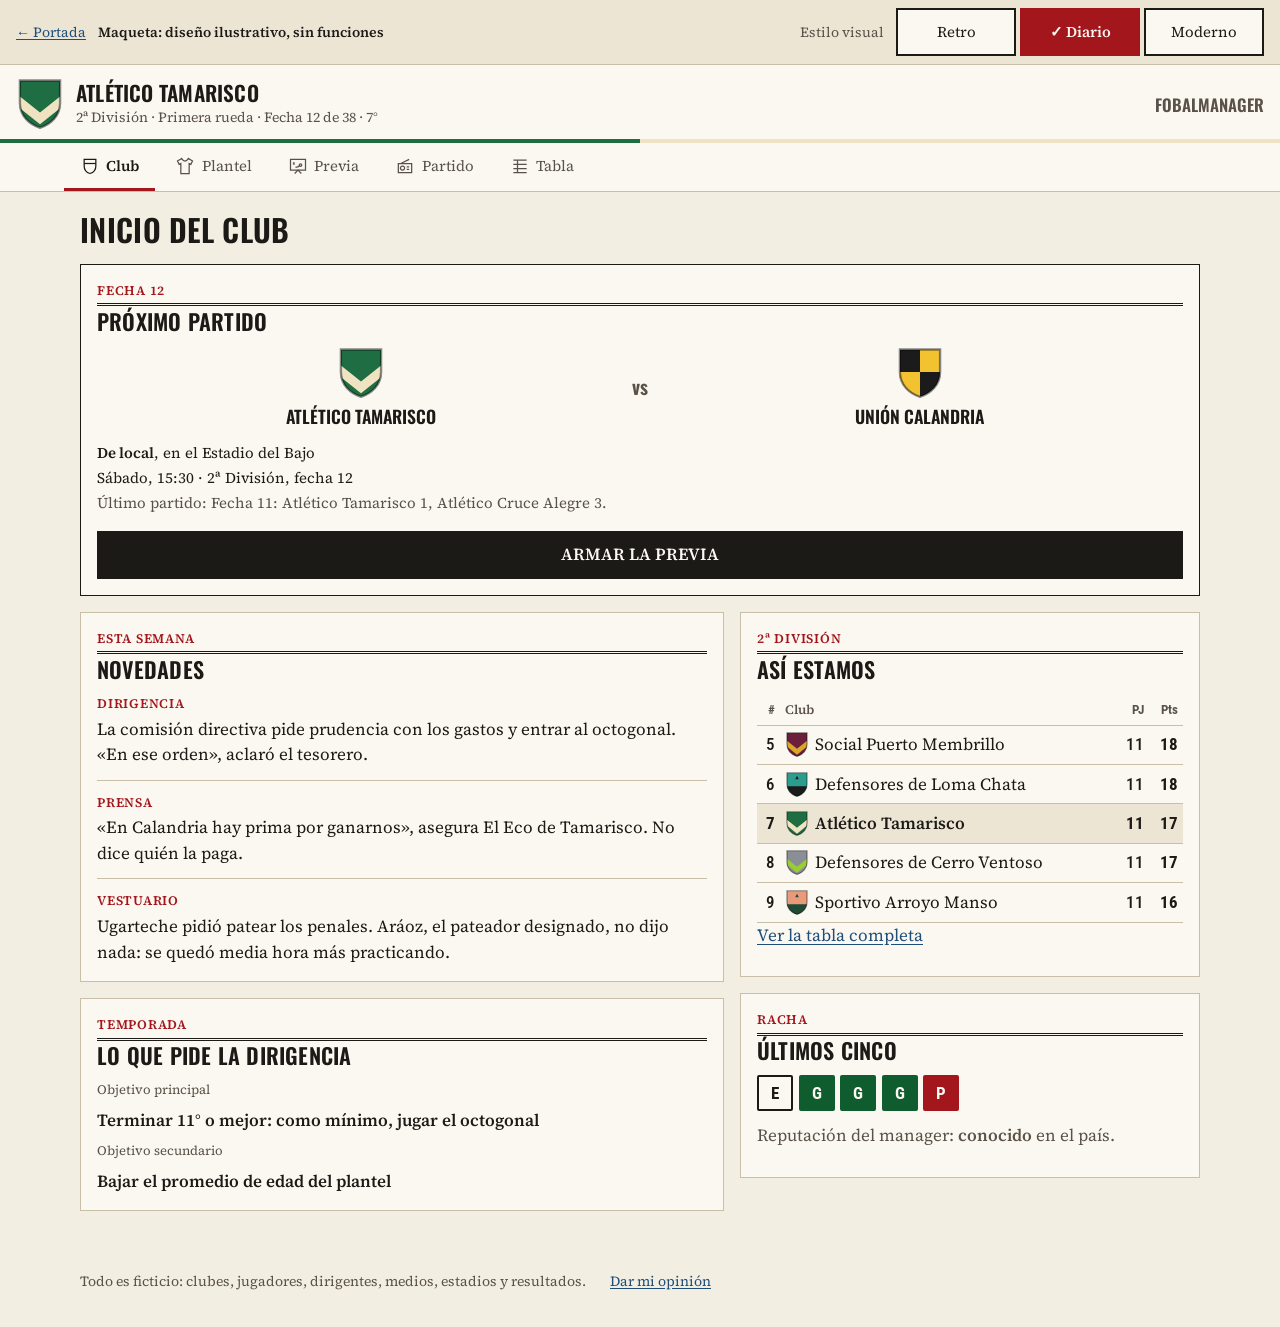
==== commit bda3896e: "Retiro de la opción A del menú; queda en rediseño Co-Authored-By: Claude Opus 5.5 <noreply@anthropic" ====
--- a/club.html
+++ b/club.html
@@ -12,12 +12,12 @@
 <body class="club-pantalla" style="--club-1:#1f6e43;--club-2:#efe3c2">
 <svg width="0" height="0" style="position:absolute" aria-hidden="true"><defs><pattern id="trama-clara" width="5" height="5" patternUnits="userSpaceOnUse"><rect class="trama-fondo" width="5" height="5"/><circle class="trama-punto" cx="2.5" cy="2.5" r=".9"/></pattern><pattern id="trama-media" width="5" height="5" patternUnits="userSpaceOnUse"><rect class="trama-fondo" width="5" height="5"/><circle class="trama-punto" cx="2.5" cy="2.5" r="1.5"/></pattern><pattern id="trama-oscura" width="5" height="5" patternUnits="userSpaceOnUse"><rect class="trama-fondo" width="5" height="5"/><circle class="trama-punto" cx="2.5" cy="2.5" r="2.1"/></pattern><pattern id="damero" width="4" height="4" patternUnits="userSpaceOnUse"><rect class="trama-punto" width="2" height="2"/><rect class="trama-punto" x="2" y="2" width="2" height="2"/></pattern><pattern id="franjas" width="28" height="10" patternUnits="userSpaceOnUse"><rect class="franja-a" width="14" height="10"/><rect class="franja-b" x="14" width="14" height="10"/></pattern><pattern id="tablones" width="120" height="30" patternUnits="userSpaceOnUse"><rect class="tablon-a" width="120" height="30"/><path class="tablon-junta" d="M0 29.5h120M60 0v30"/></pattern></defs><symbol id="i-club" viewBox="0 0 24 24"><path d="M5 4h14v8c0 5-3.5 8-7 9-3.5-1-7-4-7-9z"/><path d="M5 9h14"/></symbol><symbol id="i-plantel" viewBox="0 0 24 24"><path d="M8 3 3 6l2 4 2-1v12h10V9l2 1 2-4-5-3c-1 2-2.5 3-4 3S9 5 8 3z"/></symbol><symbol id="i-previa" viewBox="0 0 24 24"><path d="M3 4h18v13H3z"/><path d="m8 21 4-4 4 4"/><path d="m6 8 2 2m0-2-2 2"/><path d="M15 9.5a1.5 1.5 0 1 0 .01 0"/><path d="M9 13c2 1 4 0 5.5-2"/></symbol><symbol id="i-partido" viewBox="0 0 24 24"><path d="M4 9h16v11H4z"/><path d="m7 9 10-5"/><path d="M9 12a2.5 2.5 0 1 0 .01 0"/><path d="M14 13h3m-3 3h3"/></symbol><symbol id="i-tabla" viewBox="0 0 24 24"><path d="M4 5h16M4 10h16M4 15h16M4 20h16"/><path d="M9 5v15"/></symbol><symbol id="i-pausa" viewBox="0 0 24 24"><path d="M8 5v14M16 5v14"/></symbol><symbol id="i-ritmo" viewBox="0 0 24 24"><path d="M3 12h4l3-7 4 14 3-7h4"/></symbol><symbol id="i-cambio" viewBox="0 0 24 24"><path d="M4 8h13l-3-3m6 11H7l3 3"/></symbol><symbol id="i-opinion" viewBox="0 0 24 24"><path d="M4 5h16v11H9l-5 4z"/><path d="M8 9h8m-8 3h5"/></symbol></svg>
 <div class="barra-maqueta"><p class="aviso"><a href="index.html">← Portada</a><strong>Maqueta: diseño ilustrativo, sin funciones</strong></p><fieldset class="selector-tema"><legend>Estilo visual</legend><label><input type="radio" name="tema" value="retro">Retro</label><label><input type="radio" name="tema" value="diario">Diario</label><label><input type="radio" name="tema" value="moderno">Moderno</label></fieldset></div>
-<header class="club" style="--club-1:#1f6e43;--club-2:#efe3c2"><svg class="escudo" viewBox="0 0 40 46" role="img" aria-label="Escudo de Atlético Tamarisco"><clipPath id="e14"><path d="M3 3h34v19c0 11-8 18-17 21C11 40 3 33 3 22z"/></clipPath><g clip-path="url(#e14)"><rect width="40" height="46" fill="#1f6e43"/><path d="M0 14 20 30 40 14v10L20 40 0 24z" fill="#efe3c2"/></g><path d="M3 3h34v19c0 11-8 18-17 21C11 40 3 33 3 22z" fill="none" stroke="#000" stroke-opacity=".45" stroke-width="2"/></svg><div><p class="nombre">Atlético Tamarisco</p><p class="contexto">2ª División · Primera rueda · Fecha 12 de 38 · 7°</p></div><a class="marca" href="index.html">Fobalmanager</a></header><nav class="pantallas" aria-label="Pantallas de la maqueta"><ul><li><a href="club.html" aria-current="page"><svg class="icono" viewBox="0 0 24 24" aria-hidden="true"><use href="#i-club"/></svg><span>Club</span></a></li><li><a href="plantel.html"><svg class="icono" viewBox="0 0 24 24" aria-hidden="true"><use href="#i-plantel"/></svg><span>Plantel</span></a></li><li><a href="previa.html"><svg class="icono" viewBox="0 0 24 24" aria-hidden="true"><use href="#i-previa"/></svg><span>Previa</span></a></li><li><a href="partido.html"><svg class="icono" viewBox="0 0 24 24" aria-hidden="true"><use href="#i-partido"/></svg><span>Partido</span></a></li><li><a href="tabla.html"><svg class="icono" viewBox="0 0 24 24" aria-hidden="true"><use href="#i-tabla"/></svg><span>Tabla</span></a></li></ul></nav>
+<header class="club" style="--club-1:#1f6e43;--club-2:#efe3c2"><svg class="escudo" viewBox="0 0 40 46" role="img" aria-label="Escudo de Atlético Tamarisco"><clipPath id="e11"><path d="M3 3h34v19c0 11-8 18-17 21C11 40 3 33 3 22z"/></clipPath><g clip-path="url(#e11)"><rect width="40" height="46" fill="#1f6e43"/><path d="M0 14 20 30 40 14v10L20 40 0 24z" fill="#efe3c2"/></g><path d="M3 3h34v19c0 11-8 18-17 21C11 40 3 33 3 22z" fill="none" stroke="#000" stroke-opacity=".45" stroke-width="2"/></svg><div><p class="nombre">Atlético Tamarisco</p><p class="contexto">2ª División · Primera rueda · Fecha 12 de 38 · 7°</p></div><a class="marca" href="index.html">Fobalmanager</a></header><nav class="pantallas" aria-label="Pantallas de la maqueta"><ul><li><a href="club.html" aria-current="page"><svg class="icono" viewBox="0 0 24 24" aria-hidden="true"><use href="#i-club"/></svg><span>Club</span></a></li><li><a href="plantel.html"><svg class="icono" viewBox="0 0 24 24" aria-hidden="true"><use href="#i-plantel"/></svg><span>Plantel</span></a></li><li><a href="previa.html"><svg class="icono" viewBox="0 0 24 24" aria-hidden="true"><use href="#i-previa"/></svg><span>Previa</span></a></li><li><a href="partido.html"><svg class="icono" viewBox="0 0 24 24" aria-hidden="true"><use href="#i-partido"/></svg><span>Partido</span></a></li><li><a href="tabla.html"><svg class="icono" viewBox="0 0 24 24" aria-hidden="true"><use href="#i-tabla"/></svg><span>Tabla</span></a></li></ul></nav>
 
 <main id="contenido">
 <h1 class="titulo-pantalla">Inicio del club</h1>
-<section class="seccion destacada proximo"><header><span class="volanta">Fecha 12</span><h2>Próximo partido</h2></header><div class="duelo"><span class="equipo"><svg class="escudo" viewBox="0 0 40 46" role="img" aria-label="Escudo de Atlético Tamarisco"><clipPath id="e7"><path d="M3 3h34v19c0 11-8 18-17 21C11 40 3 33 3 22z"/></clipPath><g clip-path="url(#e7)"><rect width="40" height="46" fill="#1f6e43"/><path d="M0 14 20 30 40 14v10L20 40 0 24z" fill="#efe3c2"/></g><path d="M3 3h34v19c0 11-8 18-17 21C11 40 3 33 3 22z" fill="none" stroke="#000" stroke-opacity=".45" stroke-width="2"/></svg>Atlético Tamarisco</span><span class="vs">vs</span>
-<span class="equipo"><svg class="escudo" viewBox="0 0 40 46" role="img" aria-label="Escudo de Unión Calandria"><clipPath id="e8"><path d="M3 3h34v19c0 11-8 18-17 21C11 40 3 33 3 22z"/></clipPath><g clip-path="url(#e8)"><rect width="40" height="46" fill="#1b1b1b"/><path d="M20 0h20v22H20zM0 22h20v24H0z" fill="#f2c230"/></g><path d="M3 3h34v19c0 11-8 18-17 21C11 40 3 33 3 22z" fill="none" stroke="#000" stroke-opacity=".45" stroke-width="2"/></svg>Unión Calandria</span></div>
+<section class="seccion destacada proximo"><header><span class="volanta">Fecha 12</span><h2>Próximo partido</h2></header><div class="duelo"><span class="equipo"><svg class="escudo" viewBox="0 0 40 46" role="img" aria-label="Escudo de Atlético Tamarisco"><clipPath id="e4"><path d="M3 3h34v19c0 11-8 18-17 21C11 40 3 33 3 22z"/></clipPath><g clip-path="url(#e4)"><rect width="40" height="46" fill="#1f6e43"/><path d="M0 14 20 30 40 14v10L20 40 0 24z" fill="#efe3c2"/></g><path d="M3 3h34v19c0 11-8 18-17 21C11 40 3 33 3 22z" fill="none" stroke="#000" stroke-opacity=".45" stroke-width="2"/></svg>Atlético Tamarisco</span><span class="vs">vs</span>
+<span class="equipo"><svg class="escudo" viewBox="0 0 40 46" role="img" aria-label="Escudo de Unión Calandria"><clipPath id="e5"><path d="M3 3h34v19c0 11-8 18-17 21C11 40 3 33 3 22z"/></clipPath><g clip-path="url(#e5)"><rect width="40" height="46" fill="#1b1b1b"/><path d="M20 0h20v22H20zM0 22h20v24H0z" fill="#f2c230"/></g><path d="M3 3h34v19c0 11-8 18-17 21C11 40 3 33 3 22z" fill="none" stroke="#000" stroke-opacity=".45" stroke-width="2"/></svg>Unión Calandria</span></div>
 <ul class="datos"><li><b>De local</b>, en el Estadio del Bajo</li><li>Sábado, 15:30 · 2ª División, fecha 12</li>
 <li class="suave">Último partido: Fecha 11: Atlético Tamarisco 1, Atlético Cruce Alegre 3.</li></ul>
 <a class="boton principal ancho" href="previa.html">Armar la previa</a></section>
@@ -26,7 +26,7 @@
 <li><span class="volanta">Prensa</span><p>«En Calandria hay prima por ganarnos», asegura El Eco de Tamarisco. No dice quién la paga.</p></li>
 <li><span class="volanta">Vestuario</span><p>Ugarteche pidió patear los penales. Aráoz, el pateador designado, no dijo nada: se quedó media hora más practicando.</p></li>
 </ul></section><section class="seccion " id="dirigencia"><header><span class="volanta">Temporada</span><h2>Lo que pide la dirigencia</h2></header><dl class="objetivos"><dt>Objetivo principal</dt><dd>Terminar 11° o mejor: como mínimo, jugar el octogonal</dd>
-<dt>Objetivo secundario</dt><dd>Bajar el promedio de edad del plantel</dd></dl></section></div><div><section class="seccion "><header><span class="volanta">2ª División</span><h2>Así estamos</h2></header><table class="mini-tabla"><thead><tr><th class="n" scope="col"><abbr title="Posición">#</abbr></th><th scope="col">Club</th><th class="n" scope="col"><abbr title="Partidos jugados">PJ</abbr></th><th class="n" scope="col"><abbr title="Puntos">Pts</abbr></th></tr></thead><tbody><tr><td class="n">5</td><td><span class="club-celda"><svg class="escudo-chico" viewBox="0 0 40 46" role="img" aria-label="Escudo de Social Puerto Membrillo"><clipPath id="e9"><path d="M3 3h34v19c0 11-8 18-17 21C11 40 3 33 3 22z"/></clipPath><g clip-path="url(#e9)"><rect width="40" height="46" fill="#6b1f3a"/><path d="M0 14 20 30 40 14v10L20 40 0 24z" fill="#d9a62b"/></g><path d="M3 3h34v19c0 11-8 18-17 21C11 40 3 33 3 22z" fill="none" stroke="#000" stroke-opacity=".45" stroke-width="2"/></svg><span>Social Puerto Membrillo</span></span></td><td class="n">11</td><td class="n"><b>18</b></td></tr><tr><td class="n">6</td><td><span class="club-celda"><svg class="escudo-chico" viewBox="0 0 40 46" role="img" aria-label="Escudo de Defensores de Loma Chata"><clipPath id="e10"><path d="M3 3h34v19c0 11-8 18-17 21C11 40 3 33 3 22z"/></clipPath><g clip-path="url(#e10)"><rect width="40" height="46" fill="#2a9d8f"/><path d="M0 26h40v20H0z" fill="#1b1b1b"/><path d="M20 8l3 6h-6z" fill="#1b1b1b"/></g><path d="M3 3h34v19c0 11-8 18-17 21C11 40 3 33 3 22z" fill="none" stroke="#000" stroke-opacity=".45" stroke-width="2"/></svg><span>Defensores de Loma Chata</span></span></td><td class="n">11</td><td class="n"><b>18</b></td></tr><tr class="mio"><td class="n">7</td><td><span class="club-celda"><svg class="escudo-chico" viewBox="0 0 40 46" role="img" aria-label="Escudo de Atlético Tamarisco"><clipPath id="e11"><path d="M3 3h34v19c0 11-8 18-17 21C11 40 3 33 3 22z"/></clipPath><g clip-path="url(#e11)"><rect width="40" height="46" fill="#1f6e43"/><path d="M0 14 20 30 40 14v10L20 40 0 24z" fill="#efe3c2"/></g><path d="M3 3h34v19c0 11-8 18-17 21C11 40 3 33 3 22z" fill="none" stroke="#000" stroke-opacity=".45" stroke-width="2"/></svg><span>Atlético Tamarisco</span></span></td><td class="n">11</td><td class="n"><b>17</b></td></tr><tr><td class="n">8</td><td><span class="club-celda"><svg class="escudo-chico" viewBox="0 0 40 46" role="img" aria-label="Escudo de Defensores de Cerro Ventoso"><clipPath id="e12"><path d="M3 3h34v19c0 11-8 18-17 21C11 40 3 33 3 22z"/></clipPath><g clip-path="url(#e12)"><rect width="40" height="46" fill="#8a8f96"/><path d="M0 14 20 30 40 14v10L20 40 0 24z" fill="#9acd32"/></g><path d="M3 3h34v19c0 11-8 18-17 21C11 40 3 33 3 22z" fill="none" stroke="#000" stroke-opacity=".45" stroke-width="2"/></svg><span>Defensores de Cerro Ventoso</span></span></td><td class="n">11</td><td class="n"><b>17</b></td></tr><tr><td class="n">9</td><td><span class="club-celda"><svg class="escudo-chico" viewBox="0 0 40 46" role="img" aria-label="Escudo de Sportivo Arroyo Manso"><clipPath id="e13"><path d="M3 3h34v19c0 11-8 18-17 21C11 40 3 33 3 22z"/></clipPath><g clip-path="url(#e13)"><rect width="40" height="46" fill="#e89a7a"/><path d="M0 26h40v20H0z" fill="#1f4a35"/><path d="M20 8l3 6h-6z" fill="#1f4a35"/></g><path d="M3 3h34v19c0 11-8 18-17 21C11 40 3 33 3 22z" fill="none" stroke="#000" stroke-opacity=".45" stroke-width="2"/></svg><span>Sportivo Arroyo Manso</span></span></td><td class="n">11</td><td class="n"><b>16</b></td></tr></tbody></table><p><a href="tabla.html">Ver la tabla completa</a></p></section><section class="seccion "><header><span class="volanta">Racha</span><h2>Últimos cinco</h2></header><ol class="racha" aria-label="Últimos cinco partidos, del más viejo al más reciente"><li class="E"><span aria-hidden="true">E</span><span class="sr">empatado</span></li><li class="G"><span aria-hidden="true">G</span><span class="sr">ganado</span></li><li class="G"><span aria-hidden="true">G</span><span class="sr">ganado</span></li><li class="G"><span aria-hidden="true">G</span><span class="sr">ganado</span></li><li class="P"><span aria-hidden="true">P</span><span class="sr">perdido</span></li></ol><p class="suave" style="margin-top:.75rem">Reputación del manager: <b>conocido</b> en el país.</p></section></div></div>
+<dt>Objetivo secundario</dt><dd>Bajar el promedio de edad del plantel</dd></dl></section></div><div><section class="seccion "><header><span class="volanta">2ª División</span><h2>Así estamos</h2></header><table class="mini-tabla"><thead><tr><th class="n" scope="col"><abbr title="Posición">#</abbr></th><th scope="col">Club</th><th class="n" scope="col"><abbr title="Partidos jugados">PJ</abbr></th><th class="n" scope="col"><abbr title="Puntos">Pts</abbr></th></tr></thead><tbody><tr><td class="n">5</td><td><span class="club-celda"><svg class="escudo-chico" viewBox="0 0 40 46" role="img" aria-label="Escudo de Social Puerto Membrillo"><clipPath id="e6"><path d="M3 3h34v19c0 11-8 18-17 21C11 40 3 33 3 22z"/></clipPath><g clip-path="url(#e6)"><rect width="40" height="46" fill="#6b1f3a"/><path d="M0 14 20 30 40 14v10L20 40 0 24z" fill="#d9a62b"/></g><path d="M3 3h34v19c0 11-8 18-17 21C11 40 3 33 3 22z" fill="none" stroke="#000" stroke-opacity=".45" stroke-width="2"/></svg><span>Social Puerto Membrillo</span></span></td><td class="n">11</td><td class="n"><b>18</b></td></tr><tr><td class="n">6</td><td><span class="club-celda"><svg class="escudo-chico" viewBox="0 0 40 46" role="img" aria-label="Escudo de Defensores de Loma Chata"><clipPath id="e7"><path d="M3 3h34v19c0 11-8 18-17 21C11 40 3 33 3 22z"/></clipPath><g clip-path="url(#e7)"><rect width="40" height="46" fill="#2a9d8f"/><path d="M0 26h40v20H0z" fill="#1b1b1b"/><path d="M20 8l3 6h-6z" fill="#1b1b1b"/></g><path d="M3 3h34v19c0 11-8 18-17 21C11 40 3 33 3 22z" fill="none" stroke="#000" stroke-opacity=".45" stroke-width="2"/></svg><span>Defensores de Loma Chata</span></span></td><td class="n">11</td><td class="n"><b>18</b></td></tr><tr class="mio"><td class="n">7</td><td><span class="club-celda"><svg class="escudo-chico" viewBox="0 0 40 46" role="img" aria-label="Escudo de Atlético Tamarisco"><clipPath id="e8"><path d="M3 3h34v19c0 11-8 18-17 21C11 40 3 33 3 22z"/></clipPath><g clip-path="url(#e8)"><rect width="40" height="46" fill="#1f6e43"/><path d="M0 14 20 30 40 14v10L20 40 0 24z" fill="#efe3c2"/></g><path d="M3 3h34v19c0 11-8 18-17 21C11 40 3 33 3 22z" fill="none" stroke="#000" stroke-opacity=".45" stroke-width="2"/></svg><span>Atlético Tamarisco</span></span></td><td class="n">11</td><td class="n"><b>17</b></td></tr><tr><td class="n">8</td><td><span class="club-celda"><svg class="escudo-chico" viewBox="0 0 40 46" role="img" aria-label="Escudo de Defensores de Cerro Ventoso"><clipPath id="e9"><path d="M3 3h34v19c0 11-8 18-17 21C11 40 3 33 3 22z"/></clipPath><g clip-path="url(#e9)"><rect width="40" height="46" fill="#8a8f96"/><path d="M0 14 20 30 40 14v10L20 40 0 24z" fill="#9acd32"/></g><path d="M3 3h34v19c0 11-8 18-17 21C11 40 3 33 3 22z" fill="none" stroke="#000" stroke-opacity=".45" stroke-width="2"/></svg><span>Defensores de Cerro Ventoso</span></span></td><td class="n">11</td><td class="n"><b>17</b></td></tr><tr><td class="n">9</td><td><span class="club-celda"><svg class="escudo-chico" viewBox="0 0 40 46" role="img" aria-label="Escudo de Sportivo Arroyo Manso"><clipPath id="e10"><path d="M3 3h34v19c0 11-8 18-17 21C11 40 3 33 3 22z"/></clipPath><g clip-path="url(#e10)"><rect width="40" height="46" fill="#e89a7a"/><path d="M0 26h40v20H0z" fill="#1f4a35"/><path d="M20 8l3 6h-6z" fill="#1f4a35"/></g><path d="M3 3h34v19c0 11-8 18-17 21C11 40 3 33 3 22z" fill="none" stroke="#000" stroke-opacity=".45" stroke-width="2"/></svg><span>Sportivo Arroyo Manso</span></span></td><td class="n">11</td><td class="n"><b>16</b></td></tr></tbody></table><p><a href="tabla.html">Ver la tabla completa</a></p></section><section class="seccion "><header><span class="volanta">Racha</span><h2>Últimos cinco</h2></header><ol class="racha" aria-label="Últimos cinco partidos, del más viejo al más reciente"><li class="E"><span aria-hidden="true">E</span><span class="sr">empatado</span></li><li class="G"><span aria-hidden="true">G</span><span class="sr">ganado</span></li><li class="G"><span aria-hidden="true">G</span><span class="sr">ganado</span></li><li class="G"><span aria-hidden="true">G</span><span class="sr">ganado</span></li><li class="P"><span aria-hidden="true">P</span><span class="sr">perdido</span></li></ol><p class="suave" style="margin-top:.75rem">Reputación del manager: <b>conocido</b> en el país.</p></section></div></div>
 </main>
 <footer class="pie"><span>Todo es ficticio: clubes, jugadores, dirigentes, medios, estadios y resultados.</span><a href="#" data-opinion>Dar mi opinión</a></footer>
 <div class="aviso-maqueta" id="estado-maqueta" role="status" aria-live="polite"></div>
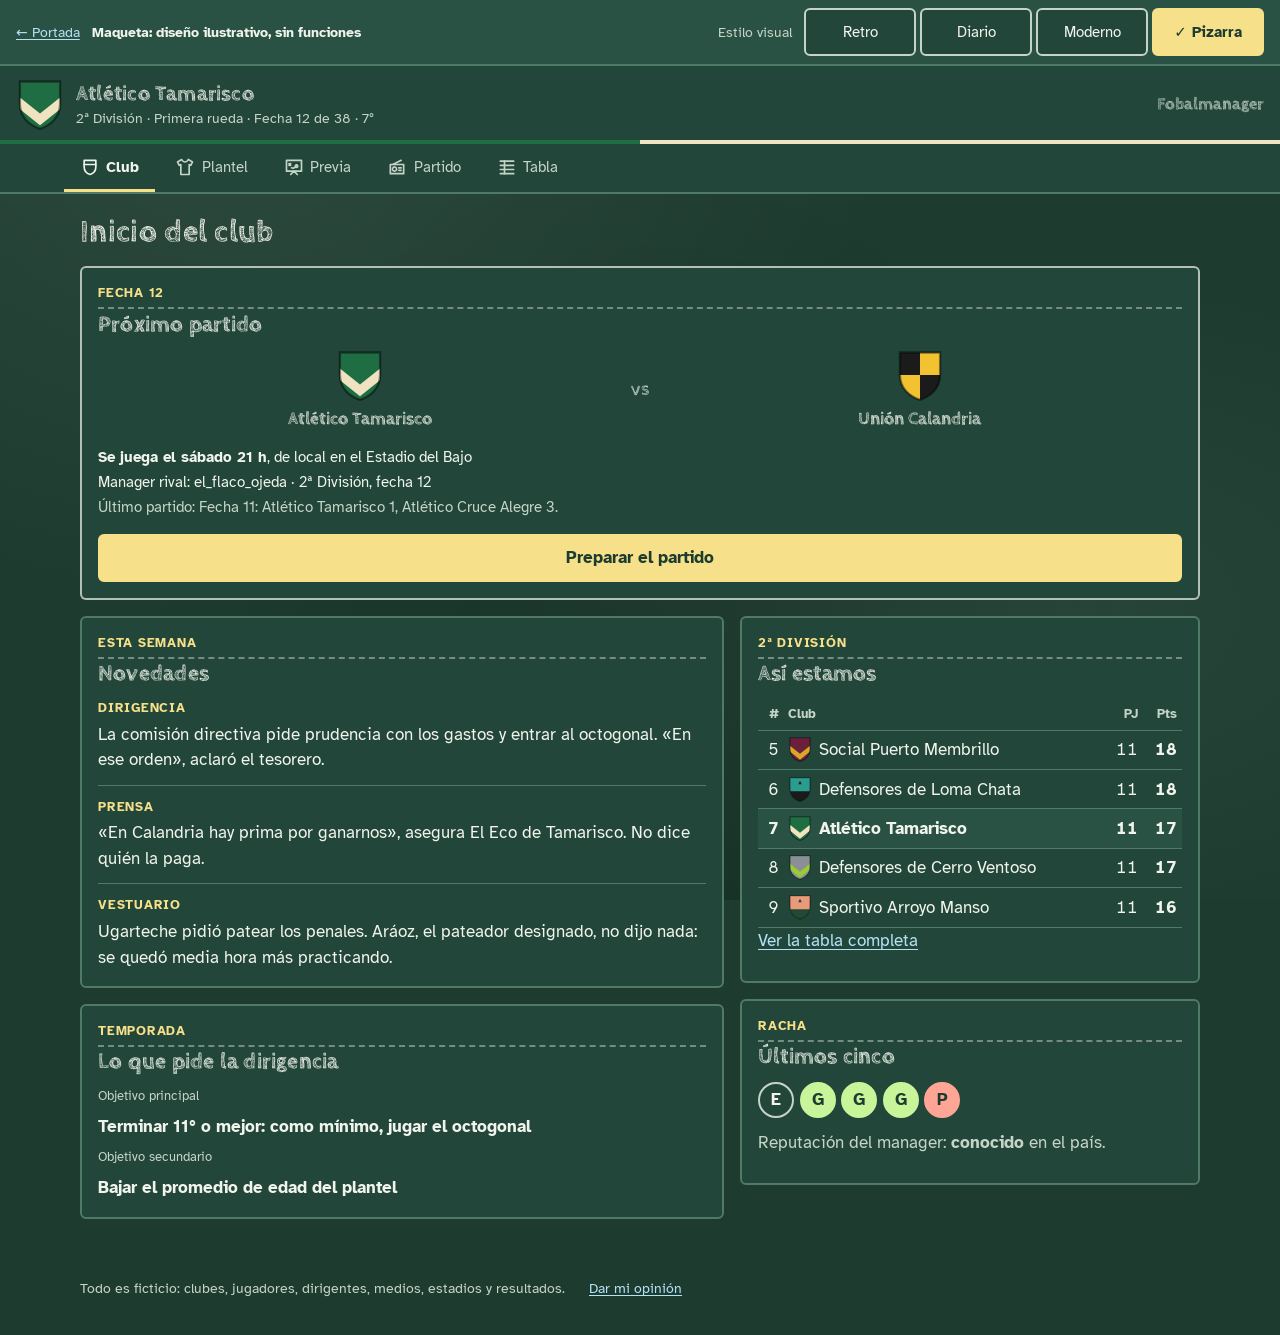
==== commit 40076457: "Hito M3: opción C "La pizarra", tema Pizarra y pantallas mejoradas - menu-c.html: cartel con el próx" ====
--- a/club.html
+++ b/club.html
@@ -5,28 +5,28 @@
 <meta name="viewport" content="width=device-width, initial-scale=1, viewport-fit=cover">
 <title>Inicio del club · Fobalmanager (maqueta)</title>
 <meta name="description" content="Maqueta visual de Fobalmanager, un manager de fútbol en el navegador. Diseño ilustrativo, sin funciones.">
-<script>(function(){var T=["retro","diario","moderno"],F={"retro": "css/fuentes-retro.css", "diario": "css/fuentes-diario.css", "moderno": "css/fuentes-moderno.css"},t=null;try{var q=new URLSearchParams(location.search).get("tema");if(T.indexOf(q)>=0){t=q;localStorage.setItem("fm-tema",q)}else{t=localStorage.getItem("fm-tema")}}catch(x){}if(T.indexOf(t)<0){t=T[Math.floor(Math.random()*3)];try{localStorage.setItem("fm-tema",t)}catch(x){}}document.documentElement.dataset.tema=t;var c={};window.fmFuentes=function(k){if(c[k])return;c[k]=1;var l=document.createElement("link");l.rel="stylesheet";l.href=F[k];document.head.appendChild(l)};window.fmFuentes(t)})();</script>
+<script>(function(){var T=["retro", "diario", "moderno", "pizarra"],F={"retro": "css/fuentes-retro.css", "diario": "css/fuentes-diario.css", "moderno": "css/fuentes-moderno.css", "pizarra": "css/fuentes-pizarra.css"},t=null;try{var q=new URLSearchParams(location.search).get("tema");if(T.indexOf(q)>=0){t=q;localStorage.setItem("fm-tema",q)}else{t=localStorage.getItem("fm-tema")}}catch(x){}if(T.indexOf(t)<0){t=T[Math.floor(Math.random()*T.length)];try{localStorage.setItem("fm-tema",t)}catch(x){}}document.documentElement.dataset.tema=t;var c={};window.fmFuentes=function(k){if(c[k])return;c[k]=1;var l=document.createElement("link");l.rel="stylesheet";l.href=F[k];document.head.appendChild(l)};window.fmFuentes(t)})();</script>
 <link rel="stylesheet" href="css/temas.css">
 <link rel="stylesheet" href="css/base.css">
 </head>
 <body class="club-pantalla" style="--club-1:#1f6e43;--club-2:#efe3c2">
 <svg width="0" height="0" style="position:absolute" aria-hidden="true"><defs><pattern id="trama-clara" width="5" height="5" patternUnits="userSpaceOnUse"><rect class="trama-fondo" width="5" height="5"/><circle class="trama-punto" cx="2.5" cy="2.5" r=".9"/></pattern><pattern id="trama-media" width="5" height="5" patternUnits="userSpaceOnUse"><rect class="trama-fondo" width="5" height="5"/><circle class="trama-punto" cx="2.5" cy="2.5" r="1.5"/></pattern><pattern id="trama-oscura" width="5" height="5" patternUnits="userSpaceOnUse"><rect class="trama-fondo" width="5" height="5"/><circle class="trama-punto" cx="2.5" cy="2.5" r="2.1"/></pattern><pattern id="damero" width="4" height="4" patternUnits="userSpaceOnUse"><rect class="trama-punto" width="2" height="2"/><rect class="trama-punto" x="2" y="2" width="2" height="2"/></pattern><pattern id="franjas" width="28" height="10" patternUnits="userSpaceOnUse"><rect class="franja-a" width="14" height="10"/><rect class="franja-b" x="14" width="14" height="10"/></pattern><pattern id="tablones" width="120" height="30" patternUnits="userSpaceOnUse"><rect class="tablon-a" width="120" height="30"/><path class="tablon-junta" d="M0 29.5h120M60 0v30"/></pattern></defs><symbol id="i-club" viewBox="0 0 24 24"><path d="M5 4h14v8c0 5-3.5 8-7 9-3.5-1-7-4-7-9z"/><path d="M5 9h14"/></symbol><symbol id="i-plantel" viewBox="0 0 24 24"><path d="M8 3 3 6l2 4 2-1v12h10V9l2 1 2-4-5-3c-1 2-2.5 3-4 3S9 5 8 3z"/></symbol><symbol id="i-previa" viewBox="0 0 24 24"><path d="M3 4h18v13H3z"/><path d="m8 21 4-4 4 4"/><path d="m6 8 2 2m0-2-2 2"/><path d="M15 9.5a1.5 1.5 0 1 0 .01 0"/><path d="M9 13c2 1 4 0 5.5-2"/></symbol><symbol id="i-partido" viewBox="0 0 24 24"><path d="M4 9h16v11H4z"/><path d="m7 9 10-5"/><path d="M9 12a2.5 2.5 0 1 0 .01 0"/><path d="M14 13h3m-3 3h3"/></symbol><symbol id="i-tabla" viewBox="0 0 24 24"><path d="M4 5h16M4 10h16M4 15h16M4 20h16"/><path d="M9 5v15"/></symbol><symbol id="i-pausa" viewBox="0 0 24 24"><path d="M8 5v14M16 5v14"/></symbol><symbol id="i-ritmo" viewBox="0 0 24 24"><path d="M3 12h4l3-7 4 14 3-7h4"/></symbol><symbol id="i-cambio" viewBox="0 0 24 24"><path d="M4 8h13l-3-3m6 11H7l3 3"/></symbol><symbol id="i-opinion" viewBox="0 0 24 24"><path d="M4 5h16v11H9l-5 4z"/><path d="M8 9h8m-8 3h5"/></symbol></svg>
-<div class="barra-maqueta"><p class="aviso"><a href="index.html">← Portada</a><strong>Maqueta: diseño ilustrativo, sin funciones</strong></p><fieldset class="selector-tema"><legend>Estilo visual</legend><label><input type="radio" name="tema" value="retro">Retro</label><label><input type="radio" name="tema" value="diario">Diario</label><label><input type="radio" name="tema" value="moderno">Moderno</label></fieldset></div>
-<header class="club" style="--club-1:#1f6e43;--club-2:#efe3c2"><svg class="escudo" viewBox="0 0 40 46" role="img" aria-label="Escudo de Atlético Tamarisco"><clipPath id="e11"><path d="M3 3h34v19c0 11-8 18-17 21C11 40 3 33 3 22z"/></clipPath><g clip-path="url(#e11)"><rect width="40" height="46" fill="#1f6e43"/><path d="M0 14 20 30 40 14v10L20 40 0 24z" fill="#efe3c2"/></g><path d="M3 3h34v19c0 11-8 18-17 21C11 40 3 33 3 22z" fill="none" stroke="#000" stroke-opacity=".45" stroke-width="2"/></svg><div><p class="nombre">Atlético Tamarisco</p><p class="contexto">2ª División · Primera rueda · Fecha 12 de 38 · 7°</p></div><a class="marca" href="index.html">Fobalmanager</a></header><nav class="pantallas" aria-label="Pantallas de la maqueta"><ul><li><a href="club.html" aria-current="page"><svg class="icono" viewBox="0 0 24 24" aria-hidden="true"><use href="#i-club"/></svg><span>Club</span></a></li><li><a href="plantel.html"><svg class="icono" viewBox="0 0 24 24" aria-hidden="true"><use href="#i-plantel"/></svg><span>Plantel</span></a></li><li><a href="previa.html"><svg class="icono" viewBox="0 0 24 24" aria-hidden="true"><use href="#i-previa"/></svg><span>Previa</span></a></li><li><a href="partido.html"><svg class="icono" viewBox="0 0 24 24" aria-hidden="true"><use href="#i-partido"/></svg><span>Partido</span></a></li><li><a href="tabla.html"><svg class="icono" viewBox="0 0 24 24" aria-hidden="true"><use href="#i-tabla"/></svg><span>Tabla</span></a></li></ul></nav>
+<div class="barra-maqueta"><p class="aviso"><a href="index.html">← Portada</a><strong>Maqueta: diseño ilustrativo, sin funciones</strong></p><fieldset class="selector-tema"><legend>Estilo visual</legend><label><input type="radio" name="tema" value="retro">Retro</label><label><input type="radio" name="tema" value="diario">Diario</label><label><input type="radio" name="tema" value="moderno">Moderno</label><label><input type="radio" name="tema" value="pizarra">Pizarra</label></fieldset></div>
+<header class="club" style="--club-1:#1f6e43;--club-2:#efe3c2"><svg class="escudo" viewBox="0 0 40 46" role="img" aria-label="Escudo de Atlético Tamarisco"><clipPath id="e14"><path d="M3 3h34v19c0 11-8 18-17 21C11 40 3 33 3 22z"/></clipPath><g clip-path="url(#e14)"><rect width="40" height="46" fill="#1f6e43"/><path d="M0 14 20 30 40 14v10L20 40 0 24z" fill="#efe3c2"/></g><path d="M3 3h34v19c0 11-8 18-17 21C11 40 3 33 3 22z" fill="none" stroke="#000" stroke-opacity=".45" stroke-width="2"/></svg><div><p class="nombre">Atlético Tamarisco</p><p class="contexto">2ª División · Primera rueda · Fecha 12 de 38 · 7°</p></div><a class="marca" href="index.html">Fobalmanager</a></header><nav class="pantallas" aria-label="Pantallas de la maqueta"><ul><li><a href="club.html" aria-current="page"><svg class="icono" viewBox="0 0 24 24" aria-hidden="true"><use href="#i-club"/></svg><span>Club</span></a></li><li><a href="plantel.html"><svg class="icono" viewBox="0 0 24 24" aria-hidden="true"><use href="#i-plantel"/></svg><span>Plantel</span></a></li><li><a href="previa.html"><svg class="icono" viewBox="0 0 24 24" aria-hidden="true"><use href="#i-previa"/></svg><span>Previa</span></a></li><li><a href="partido.html"><svg class="icono" viewBox="0 0 24 24" aria-hidden="true"><use href="#i-partido"/></svg><span>Partido</span></a></li><li><a href="tabla.html"><svg class="icono" viewBox="0 0 24 24" aria-hidden="true"><use href="#i-tabla"/></svg><span>Tabla</span></a></li></ul></nav>
 
 <main id="contenido">
 <h1 class="titulo-pantalla">Inicio del club</h1>
-<section class="seccion destacada proximo"><header><span class="volanta">Fecha 12</span><h2>Próximo partido</h2></header><div class="duelo"><span class="equipo"><svg class="escudo" viewBox="0 0 40 46" role="img" aria-label="Escudo de Atlético Tamarisco"><clipPath id="e4"><path d="M3 3h34v19c0 11-8 18-17 21C11 40 3 33 3 22z"/></clipPath><g clip-path="url(#e4)"><rect width="40" height="46" fill="#1f6e43"/><path d="M0 14 20 30 40 14v10L20 40 0 24z" fill="#efe3c2"/></g><path d="M3 3h34v19c0 11-8 18-17 21C11 40 3 33 3 22z" fill="none" stroke="#000" stroke-opacity=".45" stroke-width="2"/></svg>Atlético Tamarisco</span><span class="vs">vs</span>
-<span class="equipo"><svg class="escudo" viewBox="0 0 40 46" role="img" aria-label="Escudo de Unión Calandria"><clipPath id="e5"><path d="M3 3h34v19c0 11-8 18-17 21C11 40 3 33 3 22z"/></clipPath><g clip-path="url(#e5)"><rect width="40" height="46" fill="#1b1b1b"/><path d="M20 0h20v22H20zM0 22h20v24H0z" fill="#f2c230"/></g><path d="M3 3h34v19c0 11-8 18-17 21C11 40 3 33 3 22z" fill="none" stroke="#000" stroke-opacity=".45" stroke-width="2"/></svg>Unión Calandria</span></div>
-<ul class="datos"><li><b>De local</b>, en el Estadio del Bajo</li><li>Sábado, 15:30 · 2ª División, fecha 12</li>
+<section class="seccion destacada proximo"><header><span class="volanta">Fecha 12</span><h2>Próximo partido</h2></header><div class="duelo"><span class="equipo"><svg class="escudo" viewBox="0 0 40 46" role="img" aria-label="Escudo de Atlético Tamarisco"><clipPath id="e7"><path d="M3 3h34v19c0 11-8 18-17 21C11 40 3 33 3 22z"/></clipPath><g clip-path="url(#e7)"><rect width="40" height="46" fill="#1f6e43"/><path d="M0 14 20 30 40 14v10L20 40 0 24z" fill="#efe3c2"/></g><path d="M3 3h34v19c0 11-8 18-17 21C11 40 3 33 3 22z" fill="none" stroke="#000" stroke-opacity=".45" stroke-width="2"/></svg>Atlético Tamarisco</span><span class="vs">vs</span>
+<span class="equipo"><svg class="escudo" viewBox="0 0 40 46" role="img" aria-label="Escudo de Unión Calandria"><clipPath id="e8"><path d="M3 3h34v19c0 11-8 18-17 21C11 40 3 33 3 22z"/></clipPath><g clip-path="url(#e8)"><rect width="40" height="46" fill="#1b1b1b"/><path d="M20 0h20v22H20zM0 22h20v24H0z" fill="#f2c230"/></g><path d="M3 3h34v19c0 11-8 18-17 21C11 40 3 33 3 22z" fill="none" stroke="#000" stroke-opacity=".45" stroke-width="2"/></svg>Unión Calandria</span></div>
+<ul class="datos"><li><b>Se juega el sábado 21 h</b>, de local en el Estadio del Bajo</li><li>Manager rival: el_flaco_ojeda · 2ª División, fecha 12</li>
 <li class="suave">Último partido: Fecha 11: Atlético Tamarisco 1, Atlético Cruce Alegre 3.</li></ul>
-<a class="boton principal ancho" href="previa.html">Armar la previa</a></section>
+<a class="boton principal ancho" href="previa.html">Preparar el partido</a></section>
 <div class="grilla"><div><section class="seccion " id="novedades"><header><span class="volanta">Esta semana</span><h2>Novedades</h2></header><ul class="novedades">
 <li><span class="volanta">Dirigencia</span><p>La comisión directiva pide prudencia con los gastos y entrar al octogonal. «En ese orden», aclaró el tesorero.</p></li>
 <li><span class="volanta">Prensa</span><p>«En Calandria hay prima por ganarnos», asegura El Eco de Tamarisco. No dice quién la paga.</p></li>
 <li><span class="volanta">Vestuario</span><p>Ugarteche pidió patear los penales. Aráoz, el pateador designado, no dijo nada: se quedó media hora más practicando.</p></li>
 </ul></section><section class="seccion " id="dirigencia"><header><span class="volanta">Temporada</span><h2>Lo que pide la dirigencia</h2></header><dl class="objetivos"><dt>Objetivo principal</dt><dd>Terminar 11° o mejor: como mínimo, jugar el octogonal</dd>
-<dt>Objetivo secundario</dt><dd>Bajar el promedio de edad del plantel</dd></dl></section></div><div><section class="seccion "><header><span class="volanta">2ª División</span><h2>Así estamos</h2></header><table class="mini-tabla"><thead><tr><th class="n" scope="col"><abbr title="Posición">#</abbr></th><th scope="col">Club</th><th class="n" scope="col"><abbr title="Partidos jugados">PJ</abbr></th><th class="n" scope="col"><abbr title="Puntos">Pts</abbr></th></tr></thead><tbody><tr><td class="n">5</td><td><span class="club-celda"><svg class="escudo-chico" viewBox="0 0 40 46" role="img" aria-label="Escudo de Social Puerto Membrillo"><clipPath id="e6"><path d="M3 3h34v19c0 11-8 18-17 21C11 40 3 33 3 22z"/></clipPath><g clip-path="url(#e6)"><rect width="40" height="46" fill="#6b1f3a"/><path d="M0 14 20 30 40 14v10L20 40 0 24z" fill="#d9a62b"/></g><path d="M3 3h34v19c0 11-8 18-17 21C11 40 3 33 3 22z" fill="none" stroke="#000" stroke-opacity=".45" stroke-width="2"/></svg><span>Social Puerto Membrillo</span></span></td><td class="n">11</td><td class="n"><b>18</b></td></tr><tr><td class="n">6</td><td><span class="club-celda"><svg class="escudo-chico" viewBox="0 0 40 46" role="img" aria-label="Escudo de Defensores de Loma Chata"><clipPath id="e7"><path d="M3 3h34v19c0 11-8 18-17 21C11 40 3 33 3 22z"/></clipPath><g clip-path="url(#e7)"><rect width="40" height="46" fill="#2a9d8f"/><path d="M0 26h40v20H0z" fill="#1b1b1b"/><path d="M20 8l3 6h-6z" fill="#1b1b1b"/></g><path d="M3 3h34v19c0 11-8 18-17 21C11 40 3 33 3 22z" fill="none" stroke="#000" stroke-opacity=".45" stroke-width="2"/></svg><span>Defensores de Loma Chata</span></span></td><td class="n">11</td><td class="n"><b>18</b></td></tr><tr class="mio"><td class="n">7</td><td><span class="club-celda"><svg class="escudo-chico" viewBox="0 0 40 46" role="img" aria-label="Escudo de Atlético Tamarisco"><clipPath id="e8"><path d="M3 3h34v19c0 11-8 18-17 21C11 40 3 33 3 22z"/></clipPath><g clip-path="url(#e8)"><rect width="40" height="46" fill="#1f6e43"/><path d="M0 14 20 30 40 14v10L20 40 0 24z" fill="#efe3c2"/></g><path d="M3 3h34v19c0 11-8 18-17 21C11 40 3 33 3 22z" fill="none" stroke="#000" stroke-opacity=".45" stroke-width="2"/></svg><span>Atlético Tamarisco</span></span></td><td class="n">11</td><td class="n"><b>17</b></td></tr><tr><td class="n">8</td><td><span class="club-celda"><svg class="escudo-chico" viewBox="0 0 40 46" role="img" aria-label="Escudo de Defensores de Cerro Ventoso"><clipPath id="e9"><path d="M3 3h34v19c0 11-8 18-17 21C11 40 3 33 3 22z"/></clipPath><g clip-path="url(#e9)"><rect width="40" height="46" fill="#8a8f96"/><path d="M0 14 20 30 40 14v10L20 40 0 24z" fill="#9acd32"/></g><path d="M3 3h34v19c0 11-8 18-17 21C11 40 3 33 3 22z" fill="none" stroke="#000" stroke-opacity=".45" stroke-width="2"/></svg><span>Defensores de Cerro Ventoso</span></span></td><td class="n">11</td><td class="n"><b>17</b></td></tr><tr><td class="n">9</td><td><span class="club-celda"><svg class="escudo-chico" viewBox="0 0 40 46" role="img" aria-label="Escudo de Sportivo Arroyo Manso"><clipPath id="e10"><path d="M3 3h34v19c0 11-8 18-17 21C11 40 3 33 3 22z"/></clipPath><g clip-path="url(#e10)"><rect width="40" height="46" fill="#e89a7a"/><path d="M0 26h40v20H0z" fill="#1f4a35"/><path d="M20 8l3 6h-6z" fill="#1f4a35"/></g><path d="M3 3h34v19c0 11-8 18-17 21C11 40 3 33 3 22z" fill="none" stroke="#000" stroke-opacity=".45" stroke-width="2"/></svg><span>Sportivo Arroyo Manso</span></span></td><td class="n">11</td><td class="n"><b>16</b></td></tr></tbody></table><p><a href="tabla.html">Ver la tabla completa</a></p></section><section class="seccion "><header><span class="volanta">Racha</span><h2>Últimos cinco</h2></header><ol class="racha" aria-label="Últimos cinco partidos, del más viejo al más reciente"><li class="E"><span aria-hidden="true">E</span><span class="sr">empatado</span></li><li class="G"><span aria-hidden="true">G</span><span class="sr">ganado</span></li><li class="G"><span aria-hidden="true">G</span><span class="sr">ganado</span></li><li class="G"><span aria-hidden="true">G</span><span class="sr">ganado</span></li><li class="P"><span aria-hidden="true">P</span><span class="sr">perdido</span></li></ol><p class="suave" style="margin-top:.75rem">Reputación del manager: <b>conocido</b> en el país.</p></section></div></div>
+<dt>Objetivo secundario</dt><dd>Bajar el promedio de edad del plantel</dd></dl></section></div><div><section class="seccion "><header><span class="volanta">2ª División</span><h2>Así estamos</h2></header><table class="mini-tabla"><thead><tr><th class="n" scope="col"><abbr title="Posición">#</abbr></th><th scope="col">Club</th><th class="n" scope="col"><abbr title="Partidos jugados">PJ</abbr></th><th class="n" scope="col"><abbr title="Puntos">Pts</abbr></th></tr></thead><tbody><tr><td class="n">5</td><td><span class="club-celda"><svg class="escudo-chico" viewBox="0 0 40 46" role="img" aria-label="Escudo de Social Puerto Membrillo"><clipPath id="e9"><path d="M3 3h34v19c0 11-8 18-17 21C11 40 3 33 3 22z"/></clipPath><g clip-path="url(#e9)"><rect width="40" height="46" fill="#6b1f3a"/><path d="M0 14 20 30 40 14v10L20 40 0 24z" fill="#d9a62b"/></g><path d="M3 3h34v19c0 11-8 18-17 21C11 40 3 33 3 22z" fill="none" stroke="#000" stroke-opacity=".45" stroke-width="2"/></svg><span>Social Puerto Membrillo</span></span></td><td class="n">11</td><td class="n"><b>18</b></td></tr><tr><td class="n">6</td><td><span class="club-celda"><svg class="escudo-chico" viewBox="0 0 40 46" role="img" aria-label="Escudo de Defensores de Loma Chata"><clipPath id="e10"><path d="M3 3h34v19c0 11-8 18-17 21C11 40 3 33 3 22z"/></clipPath><g clip-path="url(#e10)"><rect width="40" height="46" fill="#2a9d8f"/><path d="M0 26h40v20H0z" fill="#1b1b1b"/><path d="M20 8l3 6h-6z" fill="#1b1b1b"/></g><path d="M3 3h34v19c0 11-8 18-17 21C11 40 3 33 3 22z" fill="none" stroke="#000" stroke-opacity=".45" stroke-width="2"/></svg><span>Defensores de Loma Chata</span></span></td><td class="n">11</td><td class="n"><b>18</b></td></tr><tr class="mio"><td class="n">7</td><td><span class="club-celda"><svg class="escudo-chico" viewBox="0 0 40 46" role="img" aria-label="Escudo de Atlético Tamarisco"><clipPath id="e11"><path d="M3 3h34v19c0 11-8 18-17 21C11 40 3 33 3 22z"/></clipPath><g clip-path="url(#e11)"><rect width="40" height="46" fill="#1f6e43"/><path d="M0 14 20 30 40 14v10L20 40 0 24z" fill="#efe3c2"/></g><path d="M3 3h34v19c0 11-8 18-17 21C11 40 3 33 3 22z" fill="none" stroke="#000" stroke-opacity=".45" stroke-width="2"/></svg><span>Atlético Tamarisco</span></span></td><td class="n">11</td><td class="n"><b>17</b></td></tr><tr><td class="n">8</td><td><span class="club-celda"><svg class="escudo-chico" viewBox="0 0 40 46" role="img" aria-label="Escudo de Defensores de Cerro Ventoso"><clipPath id="e12"><path d="M3 3h34v19c0 11-8 18-17 21C11 40 3 33 3 22z"/></clipPath><g clip-path="url(#e12)"><rect width="40" height="46" fill="#8a8f96"/><path d="M0 14 20 30 40 14v10L20 40 0 24z" fill="#9acd32"/></g><path d="M3 3h34v19c0 11-8 18-17 21C11 40 3 33 3 22z" fill="none" stroke="#000" stroke-opacity=".45" stroke-width="2"/></svg><span>Defensores de Cerro Ventoso</span></span></td><td class="n">11</td><td class="n"><b>17</b></td></tr><tr><td class="n">9</td><td><span class="club-celda"><svg class="escudo-chico" viewBox="0 0 40 46" role="img" aria-label="Escudo de Sportivo Arroyo Manso"><clipPath id="e13"><path d="M3 3h34v19c0 11-8 18-17 21C11 40 3 33 3 22z"/></clipPath><g clip-path="url(#e13)"><rect width="40" height="46" fill="#e89a7a"/><path d="M0 26h40v20H0z" fill="#1f4a35"/><path d="M20 8l3 6h-6z" fill="#1f4a35"/></g><path d="M3 3h34v19c0 11-8 18-17 21C11 40 3 33 3 22z" fill="none" stroke="#000" stroke-opacity=".45" stroke-width="2"/></svg><span>Sportivo Arroyo Manso</span></span></td><td class="n">11</td><td class="n"><b>16</b></td></tr></tbody></table><p><a href="tabla.html">Ver la tabla completa</a></p></section><section class="seccion "><header><span class="volanta">Racha</span><h2>Últimos cinco</h2></header><ol class="racha" aria-label="Últimos cinco partidos, del más viejo al más reciente"><li class="E"><span aria-hidden="true">E</span><span class="sr">empatado</span></li><li class="G"><span aria-hidden="true">G</span><span class="sr">ganado</span></li><li class="G"><span aria-hidden="true">G</span><span class="sr">ganado</span></li><li class="G"><span aria-hidden="true">G</span><span class="sr">ganado</span></li><li class="P"><span aria-hidden="true">P</span><span class="sr">perdido</span></li></ol><p class="suave" style="margin-top:.75rem">Reputación del manager: <b>conocido</b> en el país.</p></section></div></div>
 </main>
 <footer class="pie"><span>Todo es ficticio: clubes, jugadores, dirigentes, medios, estadios y resultados.</span><a href="#" data-opinion>Dar mi opinión</a></footer>
 <div class="aviso-maqueta" id="estado-maqueta" role="status" aria-live="polite"></div>
--- a/css/temas.css
+++ b/css/temas.css
@@ -119,12 +119,21 @@
   --puerta-marco: #8a5530;
   --puerta-hoja: #c98a52;
 
-  --panel-barra-bg: var(--c-superficie-2);
-  --panel-barra-tx: var(--c-texto);
-  --panel-barra-borde: 3px solid var(--c-acento);
-  --panel-bisel: 0 8px 24px rgb(0 0 0 / 0.35);
-  --enlace-menu-bg: var(--c-superficie-2);
-  --enlace-menu-borde: 1px solid var(--c-borde);
+  /* Cancha de la opción C, cartel del próximo partido y barras de nivel de los atributos (hito M3). */
+  --cancha-fondo: #10271b;
+  --cancha-franja: rgb(255 255 255 / 0.025);
+  --cancha-linea: rgb(232 236 242 / 0.6);
+  --cancha-deco: rgb(232 236 242 / 0.28);
+  --cancha-linea-ancho: 2px;
+  --cartel-bg: var(--c-superficie);
+  --cartel-tx: var(--c-texto);
+  --cartel-borde: 1px solid var(--c-borde);
+  --cartel-cinta: rgb(232 236 242 / 0.25);
+  --cartel-suave: #9aa4b2;
+  --cartel-volanta: #9aa4b2;
+  --nivel-debil: #5b7aa3;
+  --nivel-fuerte: #bfdbfe;
+  --nivel-vacio: rgb(255 255 255 / 0.1);
   --c-alerta-bg: #facc15;
   --c-alerta-tx: #0e1116;
 
@@ -164,7 +173,7 @@
   --c-borde-control: #4f7a55;
   --c-foco: #7ad7f0;
   --c-zona-ascenso: #5cff7a;
-  --c-zona-octogonal: #7ad7f0;
+  --c-zona-octogonal: #c79bff;
   --c-zona-descenso: #ff6b5e;
   --c-boton-principal-bg: var(--c-acento);
   --c-boton-principal-tx: var(--c-sobre-acento);
@@ -259,12 +268,20 @@
   --puerta-marco: #7a3f12;
   --puerta-hoja: #b5651d;
 
-  --panel-barra-bg: #7ad7f0;
-  --panel-barra-tx: #0c110d;
-  --panel-barra-borde: 0;
-  --panel-bisel: inset 3px 3px 0 rgb(255 255 255 / 0.12), inset -3px -3px 0 rgb(0 0 0 / 0.6);
-  --enlace-menu-bg: var(--c-superficie-2);
-  --enlace-menu-borde: 2px solid var(--c-borde-control);
+  --cancha-fondo: #0f5b26;
+  --cancha-franja: #0c5121;
+  --cancha-linea: #e8ffe0;
+  --cancha-deco: #ffb33a;
+  --cancha-linea-ancho: 3px;
+  --cartel-bg: #000;
+  --cartel-tx: #d8f7cf;
+  --cartel-borde: 3px double #ffb33a;
+  --cartel-cinta: #ffb33a;
+  --cartel-suave: #8fb88a;
+  --cartel-volanta: #7ad7f0;
+  --nivel-debil: #3f7a45;
+  --nivel-fuerte: #b9ffb0;
+  --nivel-vacio: rgb(216 247 207 / 0.12);
   --c-alerta-bg: #ff6b5e;
   --c-alerta-tx: #0c110d;
 
@@ -397,12 +414,20 @@
   --puerta-marco: #1c1a17;
   --puerta-hoja: #c9bfa9;
 
-  --panel-barra-bg: #1c1a17;
-  --panel-barra-tx: #fbf8f1;
-  --panel-barra-borde: 0;
-  --panel-bisel: none;
-  --enlace-menu-bg: transparent;
-  --enlace-menu-borde: 1px solid var(--c-borde);
+  --cancha-fondo: #fbf8f1;
+  --cancha-franja: rgb(0 0 0 / 0.035);
+  --cancha-linea: #1c1a17;
+  --cancha-deco: #a3161b;
+  --cancha-linea-ancho: 2px;
+  --cartel-bg: #fbf8f1;
+  --cartel-tx: #1c1a17;
+  --cartel-borde: 2px solid #1c1a17;
+  --cartel-cinta: rgb(28 26 23 / 0.18);
+  --cartel-suave: #5a5248;
+  --cartel-volanta: #a3161b;
+  --nivel-debil: #a89f8c;
+  --nivel-fuerte: #1c1a17;
+  --nivel-vacio: rgb(28 26 23 / 0.1);
   --c-alerta-bg: #a3161b;
   --c-alerta-tx: #fbf8f1;
 
@@ -415,6 +440,158 @@
   --vol-prof: 4px;
   --vol-radio: 0;
   --vol-bisel: 0px;
+}
+
+/* Pizarra (hito M3, RN-742): pizarrón verde y tiza. Letra de tiza solo en títulos y rótulos;
+   el cuerpo, las tablas y los números van en letra legible. */
+[data-tema='pizarra'] {
+  color-scheme: dark;
+  --c-fondo: #1d3b2f;
+  --c-superficie: #22463a;
+  --c-superficie-2: #2a5244;
+  --c-texto: #f1f4ec;
+  --c-texto-suave: #c6d4c8;
+  --c-acento: #f7e08a;
+  --c-sobre-acento: #1d3b2f;
+  --c-acento-2: #b4e2f4;
+  --c-gol: #c8f59a;
+  --c-amarilla: #f7e08a;
+  --c-roja: #ffa596;
+  --c-etq-gol-tx: #1d3b2f;
+  --c-etq-gol-bg: #c8f59a;
+  --c-etq-amarilla-tx: #1d3b2f;
+  --c-etq-amarilla-bg: #f7e08a;
+  --c-etq-roja-tx: #1d3b2f;
+  --c-etq-roja-bg: #ffa596;
+  --c-etq-otra-tx: #1d3b2f;
+  --c-etq-otra-bg: #f1f4ec;
+  --c-borde: #4f7a66;
+  --c-borde-control: #c6d4c8;
+  --c-foco: #ffffff;
+  --c-zona-ascenso: #c8f59a;
+  --c-zona-octogonal: #f4bcd8;
+  --c-zona-descenso: #ffa596;
+  --c-boton-principal-bg: var(--c-acento);
+  --c-boton-principal-tx: var(--c-sobre-acento);
+
+  --f-titular: 'Cabin Sketch', 'Comic Sans MS', cursive;
+  --f-cuerpo: 'Atkinson Hyperlegible', system-ui, sans-serif;
+  --f-numeros: 'Atkinson Hyperlegible', system-ui, sans-serif;
+  --peso-titular: 700;
+  --tam-base: 1.0625rem;
+  --esc-titular: 1.12;
+  --titular-mayus: none;
+  --titular-espaciado: 0.01em;
+  --interlineado: 1.5;
+
+  --radio-tarjeta: 6px;
+  --radio-control: 6px;
+  --radio-chip: 999px;
+  --borde-ancho: 2px;
+  --borde-estilo: solid;
+  --regla-seccion: 2px dashed rgb(241 244 236 / 0.4);
+  --sombra-tarjeta: none;
+  --sombra-control: none;
+  --textura-fondo:
+    radial-gradient(ellipse at 18% 12%, rgb(255 255 255 / 0.07), transparent 45%),
+    radial-gradient(ellipse at 82% 68%, rgb(255 255 255 / 0.05), transparent 40%),
+    radial-gradient(ellipse at 50% 100%, rgb(0 0 0 / 0.18), transparent 60%);
+  --textura-destacada: none;
+  --borde-destacada: rgb(241 244 236 / 0.7);
+
+  --icono-trazo: 2;
+  --icono-extremos: round;
+  --icono-uniones: round;
+  --icono-render: auto;
+
+  --boton-mayus: none;
+  --boton-adorno-antes: '';
+  --boton-adorno-despues: '';
+  --volanta-color: var(--c-acento);
+  --volanta-mayus: uppercase;
+  --volanta-prefijo: '';
+  --volanta-espaciado: 0.06em;
+  --transicion: none;
+
+  /* Ilustraciones: dibujadas a tiza sobre el pizarrón. Contorno de tiza y rellenos de tiza rebajada. */
+  --il-tinta: #eef2e8;
+  --il-trazo: 2.5px;
+  --il-uniones: round;
+  --il-extremos: round;
+  --il-render: geometricPrecision;
+  --il-sombra: transparent;
+  --il-luz: rgb(255 255 255 / 0.12);
+  --il-pared: #1f3e31;
+  --il-pared-lado: #1a362a;
+  --il-pared-a: #1f3e31;
+  --il-pared-b: #1f3e31;
+  --il-piso: #17301f;
+  --il-tablon-a: #17301f;
+  --il-madera: rgb(232 196 150 / 0.32);
+  --il-madera-2: rgb(232 196 150 / 0.18);
+  --il-pizarra: #163024;
+  --il-tiza: #f1f4ec;
+  --il-papel: rgb(241 244 236 / 0.22);
+  --il-papel-2: rgb(241 244 236 / 0.12);
+  --il-kraft: rgb(240 205 150 / 0.3);
+  --il-kraft-2: rgb(240 205 150 / 0.18);
+  --il-billete: rgb(200 245 154 / 0.4);
+  --il-billete-2: rgb(200 245 154 / 0.25);
+  --il-metal: rgb(220 232 238 / 0.28);
+  --il-metal-2: rgb(220 232 238 / 0.16);
+  --il-rojo: rgb(255 165 150 / 0.55);
+  --il-rojo-2: rgb(255 165 150 / 0.4);
+  --il-azul: rgb(180 226 244 / 0.4);
+  --il-cuero: rgb(244 188 216 / 0.38);
+  --il-corcho: rgb(232 196 150 / 0.22);
+  --il-vidrio: rgb(180 226 244 / 0.16);
+  --il-cielo: rgb(180 226 244 / 0.16);
+  --il-cesped: rgb(200 245 154 / 0.3);
+  --il-oro: rgb(247 224 138 / 0.5);
+  --il-oscuro: #eef2e8;
+  --il-lampara: #f7e08a;
+  --il-persiana: rgb(241 244 236 / 0.2);
+  --il-calabaza: rgb(232 196 150 / 0.4);
+  --il-yerba: rgb(200 245 154 / 0.5);
+
+  --rotulo-bg: #1a3428;
+  --rotulo-tx: #f7e08a;
+  --rotulo-estado: #e3ebe0;
+  --rotulo-borde: 2px solid rgb(241 244 236 / 0.65);
+  --rotulo-radio: 6px;
+  --rotulo-fuente: var(--f-titular);
+  --rotulo-mayus: none;
+  --oficina-escritorio: #17301f;
+  --puerta-marco: rgb(232 196 150 / 0.5);
+  --puerta-hoja: rgb(232 196 150 / 0.3);
+
+  --cancha-fondo: transparent;
+  --cancha-franja: rgb(255 255 255 / 0.03);
+  --cancha-linea: rgb(241 244 236 / 0.85);
+  --cancha-deco: rgb(241 244 236 / 0.5);
+  --cancha-linea-ancho: 2.5px;
+  --cartel-bg: #f4efe0;
+  --cartel-tx: #1c1a17;
+  --cartel-borde: 0;
+  --cartel-cinta: rgb(240 230 180 / 0.8);
+  --cartel-suave: #4a443c;
+  --cartel-volanta: #8a1c1c;
+  --nivel-debil: #7fa596;
+  --nivel-fuerte: #f1f4ec;
+  --nivel-vacio: rgb(241 244 236 / 0.14);
+  --c-alerta-bg: #ffa596;
+  --c-alerta-tx: #1d3b2f;
+
+  --vol-fuente: var(--f-cuerpo);
+  --vol-cara: #f7e08a;
+  --vol-tx: #1d3b2f;
+  --vol-luz: rgb(255 255 255 / 0.5);
+  --vol-sombra: rgb(0 0 0 / 0.12);
+  --vol-base: #8f7d33;
+  --vol-dx: 0px;
+  --vol-prof: 4px;
+  --vol-radio: 8px;
+  --vol-bisel: 2px;
 }
 
 @media (prefers-contrast: more), (forced-colors: active) {
@@ -428,7 +605,7 @@
     --il-sombra: transparent;
     --il-luz: transparent;
     --oficina-escritorio: var(--c-fondo);
-    --panel-bisel: none;
+    --cancha-deco: transparent;
     --vol-luz: transparent;
     --vol-sombra: transparent;
   }
--- a/css/base.css
+++ b/css/base.css
@@ -129,16 +129,18 @@
   margin: 0;
   padding: 0;
   display: grid;
-  grid-template-columns: auto 1fr 1fr 1fr;
+  grid-template-columns: repeat(4, 1fr);
   gap: 0.25rem;
   align-items: center;
 }
 
+/* En el celular la leyenda ocupa su propia fila: los cuatro temas entran a lo ancho. */
 .selector-tema legend {
   float: left;
+  grid-column: 1 / -1;
   font-size: 0.875rem;
   color: var(--c-texto-suave);
-  padding-right: 0.5rem;
+  padding: 0 0 0.25rem;
 }
 
 .selector-tema label {
@@ -510,7 +512,7 @@
   place-items: center;
   font-family: var(--f-numeros);
   font-weight: 700;
-  border-radius: var(--radio-chip);
+  border-radius: 50%;
   border: 2px solid var(--c-borde-control);
 }
 
@@ -847,7 +849,7 @@
   place-items: center;
   font-size: 0.75rem;
   font-weight: 700;
-  border-radius: var(--radio-chip);
+  border-radius: 50%;
   border: 1px solid var(--c-borde-control);
 }
 
@@ -867,36 +869,39 @@
   display: none;
 }
 
-.leyenda {
-  list-style: none;
-  padding: 0;
-  margin: 1rem 0 0;
-  display: grid;
-  gap: 0.35rem;
-  font-size: 0.9375rem;
-}
-
-.leyenda li {
-  display: flex;
-  align-items: center;
-  gap: 0.5rem;
-}
-
-.leyenda .muestra {
-  width: 4px;
-  height: 1.25rem;
-}
-
-.leyenda .zona-ascenso .muestra {
-  background: var(--c-zona-ascenso);
-}
-
-.leyenda .zona-octogonal .muestra {
-  background: var(--c-zona-octogonal);
-}
-
-.leyenda .zona-descenso .muestra {
-  background: var(--c-zona-descenso);
+/* Cada zona de la tabla es una franja con su propio encabezado (la leyenda va ahí, no al pie). */
+.posiciones .franja-titulo th {
+  position: sticky;
+  left: 0;
+  background: var(--c-superficie-2);
+  border-left: 4px solid var(--c-borde-control);
+  font-size: 0.8125rem;
+  font-weight: 700;
+  text-transform: uppercase;
+  letter-spacing: 0.04em;
+  padding-top: 0.35rem;
+  padding-bottom: 0.35rem;
+}
+
+.posiciones .zona-ascenso .franja-titulo th {
+  border-left-color: var(--c-zona-ascenso);
+}
+
+.posiciones .zona-octogonal .franja-titulo th {
+  border-left-color: var(--c-zona-octogonal);
+}
+
+.posiciones .zona-descenso .franja-titulo th {
+  border-left-color: var(--c-zona-descenso);
+}
+
+.ultimos span.reciente {
+  outline: 2px solid var(--c-texto);
+  outline-offset: 1px;
+}
+
+.reciente-nota {
+  font-weight: 400;
 }
 
 /* ---------- Previa y táctica ---------- */
@@ -1042,6 +1047,12 @@
 .fila-select {
   display: grid;
   gap: 0.35rem;
+  min-width: 0;
+}
+
+.fila-select select {
+  width: 100%;
+  min-width: 0;
 }
 
 select {
@@ -1424,7 +1435,12 @@
   }
 
   .selector-tema {
-    grid-template-columns: auto repeat(3, 7.5rem);
+    grid-template-columns: auto repeat(4, 7rem);
+  }
+
+  .selector-tema legend {
+    grid-column: auto;
+    padding: 0 0.5rem 0 0;
   }
 
   .club .marca {
@@ -1651,10 +1667,12 @@
     inset calc(var(--vol-bisel) * -1) calc(var(--vol-bisel) * -1) 0 var(--vol-sombra),
     var(--vol-dx) var(--vol-prof) 0 var(--vol-base);
   margin: 0 var(--vol-dx) var(--vol-prof) 0;
-  font-family: var(--f-titular);
+  font-family: var(--vol-fuente, var(--f-titular));
   font-weight: var(--peso-titular);
   text-transform: uppercase;
-  letter-spacing: 0.06em;
+  letter-spacing: 0.04em;
+  line-height: 1.15;
+  text-align: center;
 }
 
 .boton.volumen:focus-visible {
@@ -1740,97 +1758,6 @@
   line-height: 1;
 }
 
-/* ---------- Opción A: Centro de mando ---------- */
-
-.centro-mando {
-  display: grid;
-  gap: 1rem;
-}
-
-.centro-mando .menu-partido {
-  margin: 0;
-}
-
-.areas {
-  display: grid;
-  grid-template-columns: 1fr 1fr;
-  gap: 0.75rem;
-}
-
-.area {
-  background: var(--c-superficie);
-  border: var(--borde-ancho) var(--borde-estilo) var(--c-borde);
-  border-top: var(--panel-barra-borde);
-  border-radius: var(--radio-tarjeta);
-  box-shadow: var(--panel-bisel);
-  overflow: hidden;
-  min-width: 0;
-}
-
-.area-titulo {
-  display: flex;
-  align-items: center;
-  gap: 0.5rem;
-  margin: 0;
-  padding: 0.5rem 0.6rem;
-  background: var(--panel-barra-bg);
-  color: var(--panel-barra-tx);
-  font-size: calc(0.9rem * var(--esc-titular));
-}
-
-/* Chapita clara detrás del pictograma: se lee igual sobre la barra clara de Retro y la negra de Diario. */
-.area-titulo .pictograma {
-  width: 2.25rem;
-  height: 2.25rem;
-  flex: none;
-  padding: 3px;
-  background: var(--c-superficie);
-  border: 2px solid var(--il-tinta);
-  border-radius: var(--radio-control);
-}
-
-.area-enlaces {
-  list-style: none;
-  margin: 0;
-  padding: 0.5rem;
-  display: grid;
-  gap: 0.4rem;
-}
-
-.area-enlaces a {
-  position: relative;
-  display: block;
-  min-height: 48px;
-  padding: 0.45rem 0.6rem;
-  background: var(--enlace-menu-bg);
-  border: var(--enlace-menu-borde);
-  border-radius: var(--radio-control);
-  color: var(--c-texto);
-  text-decoration: none;
-  transition: background var(--transicion);
-}
-
-.area-enlaces a .rotulo {
-  font-size: calc(0.95rem * var(--esc-titular));
-  color: var(--c-acento-2);
-}
-
-.area-enlaces a .estado {
-  color: var(--c-texto-suave);
-}
-
-.area-enlaces a:hover .rotulo {
-  text-decoration: underline;
-}
-
-.area-enlaces .alerta {
-  top: 0.4rem;
-  right: 0.4rem;
-  width: 1.25rem;
-  height: 1.25rem;
-  font-size: 0.75rem;
-}
-
 /* ---------- Opción B: La oficina del técnico ---------- */
 
 .oficina .escena {
@@ -1912,63 +1839,11 @@
     grid-template-columns: repeat(4, 1fr);
   }
 
-  .areas {
-    gap: 1rem;
-  }
-
-  .area-titulo {
-    font-size: calc(1.05rem * var(--esc-titular));
-  }
-
-  .area-titulo .pictograma {
-    width: 2.75rem;
-    height: 2.75rem;
-  }
 }
 
 /* ---------- Menús, 64rem: composición completa ---------- */
 
 @media (min-width: 64rem) {
-  /* A: el partido al centro, ocupando las dos filas; las cuatro áreas alrededor. */
-  .centro-mando {
-    grid-template-columns: minmax(0, 1fr) minmax(24rem, 1.15fr) minmax(0, 1fr);
-    grid-template-rows: auto auto;
-    gap: 1rem;
-  }
-
-  /* El nav ocupa toda la grilla y la hereda (subgrid): así conserva su rol y sus áreas rodean al partido. */
-  .centro-mando .areas {
-    grid-column: 1 / -1;
-    grid-row: 1 / 3;
-    grid-template-columns: subgrid;
-    grid-template-rows: subgrid;
-    gap: 1rem;
-  }
-
-  .centro-mando .menu-partido {
-    grid-column: 2;
-    grid-row: 1 / 3;
-    z-index: 1;
-    display: flex;
-    flex-direction: column;
-    justify-content: center;
-    padding: 1.5rem;
-  }
-
-  .centro-mando .menu-partido .escudo {
-    width: 5rem;
-    height: 5.75rem;
-  }
-
-  .area-equipo { grid-area: 1 / 1; }
-  .area-competencia { grid-area: 1 / 3; }
-  .area-mercado { grid-area: 2 / 1; }
-  .area-club { grid-area: 2 / 3; }
-
-  .area-enlaces a {
-    padding: 0.55rem 0.75rem;
-  }
-
   /* B: escena de la oficina con los objetos ubicados en el espacio. */
   .oficina {
     position: relative;
@@ -2011,17 +1886,36 @@
   }
 
   .menu-partido.puerta .escudo {
-    width: 2.75rem;
-    height: 3.1rem;
+    width: 2.3rem;
+    height: 2.6rem;
   }
 
   .puerta .datos-partido {
-    font-size: 0.8125rem;
-    margin-bottom: 0.6rem;
+    font-size: 0.75rem;
+    line-height: 1.3;
+    margin-bottom: 0.45rem;
+  }
+
+  /* La puerta es chica: volanta, título, escudos y nombre del manager, más compactos. */
+  .menu-partido.puerta > header {
+    margin-bottom: 0.2rem;
+  }
+
+  .puerta .volanta {
+    font-size: 0.6875rem;
+  }
+
+  .puerta h2 {
+    font-size: calc(1.05rem * var(--esc-titular));
+  }
+
+  .puerta .manager {
+    font-size: 0.6875rem;
   }
 
   .puerta .boton.jugar {
     min-height: 52px;
+    font-size: calc(1rem * var(--esc-titular));
   }
 
   .puerta .nota-jugar {
@@ -2074,4 +1968,611 @@
     transform: perspective(40rem) rotateX(32deg);
     transform-origin: center bottom;
   }
-}
+
+  .en-lateral-der .il {
+    transform: perspective(40rem) rotateY(-20deg);
+    transform-origin: right center;
+  }
+}
+
+/* ======================================================================
+   Hito M3: opción C "La pizarra", partido contra un manager, formación con cancha,
+   pelota parada, posiciones con fixture y plantel con barras de nivel.
+   ====================================================================== */
+
+.menu-partido .manager {
+  display: block;
+  font-family: var(--f-cuerpo);
+  font-weight: 400;
+  text-transform: none;
+  letter-spacing: 0;
+  font-size: 0.8125rem;
+  color: var(--c-texto-suave);
+}
+
+/* ---------- Cancha a tiza (SVG) ---------- */
+
+.cancha-svg {
+  display: block;
+  width: 100%;
+  height: 100%;
+}
+
+.cancha-svg .cesped {
+  fill: var(--cancha-fondo);
+}
+
+.cancha-svg .franja {
+  fill: var(--cancha-franja);
+}
+
+.cancha-svg :is(.cal, .deco) {
+  fill: none;
+  stroke: var(--cancha-linea);
+  stroke-width: var(--cancha-linea-ancho);
+  stroke-linecap: round;
+  stroke-linejoin: round;
+  vector-effect: non-scaling-stroke;
+}
+
+.cancha-svg .deco {
+  stroke: var(--cancha-deco);
+}
+
+.cancha-svg .punteada {
+  stroke-dasharray: 8 7;
+}
+
+.cancha-svg .cal-punto {
+  fill: var(--cancha-linea);
+}
+
+/* ---------- Opción C: La pizarra ---------- */
+
+/* El cartel es papel pegado con cinta: adentro, los colores de texto son los del papel. */
+.menu-partido.cartel {
+  --c-texto: var(--cartel-tx);
+  --c-texto-suave: var(--cartel-suave);
+  --volanta-color: var(--cartel-volanta);
+  position: relative;
+  margin: 0.5rem 0 1.25rem;
+  background: var(--cartel-bg);
+  color: var(--cartel-tx);
+  border: var(--cartel-borde);
+  border-radius: 2px;
+  box-shadow: 0 6px 14px rgb(0 0 0 / 0.25);
+  transform: rotate(-0.6deg);
+}
+
+.menu-partido.cartel::before,
+.menu-partido.cartel::after {
+  content: '';
+  position: absolute;
+  top: -0.6rem;
+  width: 4.5rem;
+  height: 1.3rem;
+  background: var(--cartel-cinta);
+}
+
+.menu-partido.cartel::before {
+  left: 1rem;
+  transform: rotate(-4deg);
+}
+
+.menu-partido.cartel::after {
+  right: 1rem;
+  transform: rotate(5deg);
+}
+
+.cancha-c > .cancha-svg {
+  display: none;
+}
+
+.cancha-c {
+  background: var(--cancha-fondo);
+  border: var(--cancha-linea-ancho) solid var(--cancha-linea);
+  border-radius: var(--radio-tarjeta);
+  padding: 0 0.75rem;
+}
+
+.linea-c {
+  padding: 0.75rem 0 1rem;
+}
+
+.cancha-c .linea-c + .linea-c {
+  border-top: var(--cancha-linea-ancho) solid var(--cancha-linea);
+}
+
+.cancha-c .linea-torneo {
+  background: var(--cancha-franja);
+  margin: 0 -0.75rem;
+  padding-left: 0.75rem;
+  padding-right: 0.75rem;
+}
+
+.linea-titulo {
+  font-size: calc(1.15rem * var(--esc-titular));
+  color: var(--cancha-linea);
+  margin: 0 0 0.6rem;
+}
+
+.fichas-c {
+  list-style: none;
+  margin: 0;
+  padding: 0;
+  display: grid;
+  grid-template-columns: 1fr 1fr;
+  gap: 0.6rem;
+}
+
+.ficha-c a {
+  display: flex;
+  align-items: center;
+  gap: 0.4rem;
+  height: 100%;
+  color: var(--rotulo-tx);
+  text-decoration: none;
+}
+
+.ficha-c .dibujo {
+  flex: none;
+  width: 1.5rem;
+  height: 1.5rem;
+}
+
+.marca-o {
+  display: block;
+  width: 100%;
+  height: 100%;
+  border: 3px solid var(--cancha-linea);
+  border-radius: 50%;
+}
+
+.ficha-c .placa {
+  position: relative;
+  flex: 1;
+  min-width: 0;
+  min-height: 48px;
+  padding: 0.4rem 0.5rem;
+  background: var(--rotulo-bg);
+  border: var(--rotulo-borde);
+  border-radius: var(--rotulo-radio);
+}
+
+.ficha-c .estado {
+  color: var(--rotulo-estado);
+}
+
+.ficha-c a:hover .rotulo {
+  text-decoration: underline;
+}
+
+.ficha-c .alerta {
+  top: -0.6rem;
+  right: -0.4rem;
+}
+
+/* El palco va afuera de la línea de cal. */
+.linea-palco {
+  margin-top: 0.5rem;
+  border-top: var(--cancha-linea-ancho) dashed var(--c-borde-control);
+}
+
+.linea-palco .linea-titulo {
+  color: var(--c-texto);
+}
+
+.linea-palco .marca-o {
+  border-color: var(--c-borde-control);
+}
+
+/* ---------- Formación con cancha y pelota parada ---------- */
+
+.rival-previa {
+  display: flex;
+  align-items: center;
+  gap: 0.75rem;
+  margin-bottom: 0.5rem;
+}
+
+.cancha-formacion {
+  position: relative;
+  aspect-ratio: 72 / 100;
+  max-height: 44rem;
+  margin: 0 auto;
+  border-radius: var(--radio-control);
+  overflow: hidden;
+}
+
+.cancha-formacion > .cancha-svg {
+  position: absolute;
+  inset: 0;
+}
+
+.cancha-formacion .pizarra {
+  position: relative;
+  height: 100%;
+  display: flex;
+  flex-direction: column;
+  justify-content: space-around;
+  padding: 0.5rem 0.4rem;
+}
+
+/* Cada línea, centrada: el arquero solo no se estira a todo el ancho. */
+.cancha-formacion .linea-pizarra ul {
+  grid-auto-columns: minmax(0, 7.5rem);
+  justify-content: center;
+}
+
+.cancha-formacion .ficha-pizarra {
+  background: var(--rotulo-bg);
+  border: var(--rotulo-borde);
+  border-radius: var(--rotulo-radio);
+  color: var(--rotulo-estado);
+}
+
+.cancha-formacion .ficha-pizarra b {
+  color: var(--rotulo-tx);
+}
+
+.cancha-formacion .ficha-pizarra .sigla,
+.cancha-formacion .ficha-pizarra .frescura {
+  display: block;
+  color: var(--rotulo-estado);
+  font-size: 0.75rem;
+}
+
+.nota-cancha {
+  margin: 0.75rem 0 0;
+  font-size: 0.875rem;
+}
+
+.pelota-parada {
+  display: grid;
+  gap: 0.75rem;
+}
+
+.a-la-cancha p {
+  margin: 0.5rem 0 0;
+  text-align: center;
+}
+
+/* ---------- Fixture ---------- */
+
+.fecha-fx + .fecha-fx {
+  margin-top: 1.5rem;
+}
+
+.fecha-fx h3 {
+  margin-bottom: 0.25rem;
+}
+
+.dia-fx {
+  margin: 0.5rem 0 0.25rem;
+  font-size: 0.8125rem;
+  text-transform: uppercase;
+  letter-spacing: 0.06em;
+  color: var(--c-texto-suave);
+}
+
+.partidos-fx {
+  list-style: none;
+  margin: 0;
+  padding: 0;
+}
+
+.partido-fx {
+  display: grid;
+  grid-template-columns: 5.25rem minmax(0, 1fr) 3.25rem minmax(0, 1fr);
+  align-items: center;
+  gap: 0.35rem;
+  min-height: 48px;
+  padding: 0.3rem 0.25rem;
+  border-bottom: 1px solid var(--c-borde);
+  font-size: 0.9375rem;
+}
+
+.partido-fx.mio {
+  background: var(--c-superficie-2);
+  font-weight: 700;
+}
+
+.hora-fx {
+  font-family: var(--f-numeros);
+  font-size: 0.8125rem;
+  line-height: 1.2;
+  color: var(--c-texto-suave);
+}
+
+.partido-fx.mio .hora-fx {
+  color: var(--c-texto);
+}
+
+.local-fx,
+.visitante-fx {
+  display: flex;
+  align-items: center;
+  gap: 0.35rem;
+  line-height: 1.2;
+}
+
+.local-fx {
+  justify-content: flex-end;
+  text-align: right;
+}
+
+.resultado-fx {
+  text-align: center;
+  font-family: var(--f-numeros);
+  font-variant-numeric: tabular-nums;
+  color: var(--c-texto-suave);
+}
+
+.resultado-fx b {
+  color: var(--c-texto);
+}
+
+/* ---------- Plantel: pestañas y barras de nivel ---------- */
+
+.modo-atributos {
+  max-width: 22rem;
+  margin-bottom: 1rem;
+}
+
+.pestanas-plantel {
+  display: flex;
+  overflow-x: auto;
+  gap: 0.25rem;
+  margin: 0 -1rem 0.75rem;
+  padding: 0 1rem;
+  border-bottom: var(--borde-ancho) var(--borde-estilo) var(--c-borde);
+}
+
+.pestanas-plantel button {
+  flex: none;
+  min-height: 48px;
+  padding: 0 0.9rem;
+  border: 0;
+  border-bottom: 3px solid transparent;
+  background: none;
+  color: var(--c-texto-suave);
+  font: inherit;
+  font-weight: 600;
+  cursor: pointer;
+}
+
+.pestanas-plantel button[aria-selected='true'] {
+  color: var(--c-texto);
+  border-bottom-color: var(--c-acento);
+}
+
+.panel-plantel[hidden] {
+  display: none;
+}
+
+.dorsal {
+  display: inline-block;
+  min-width: 1.6rem;
+  font-family: var(--f-numeros);
+  font-weight: 700;
+  color: var(--c-texto-suave);
+}
+
+.fila-nombre {
+  display: flex;
+  align-items: center;
+  gap: 0.15rem;
+}
+
+.jugador-fijo {
+  font-weight: 600;
+}
+
+.chip.lesion {
+  color: var(--c-roja);
+  border-color: var(--c-roja);
+  white-space: normal;
+}
+
+.atributos-tabla .jugador-col {
+  position: sticky;
+  left: 0;
+  z-index: 1;
+  min-width: 9.5rem;
+  background: var(--c-superficie);
+  font-weight: 400;
+}
+
+.atributos-tabla .grupo th {
+  position: sticky;
+  left: 0;
+}
+
+.atributos-tabla td {
+  min-width: 6.5rem;
+}
+
+/* La barra dice lo mismo que la palabra (RN-106): largo y tono crecen con el nivel; diez segmentos. */
+.nivel {
+  display: inline-grid;
+  gap: 3px;
+  min-width: 6rem;
+}
+
+.nivel .barra {
+  display: block;
+  min-width: 5.5rem;
+  height: 7px;
+  background: linear-gradient(
+    90deg,
+    color-mix(in oklab, var(--nivel-fuerte) calc(var(--n) * 10%), var(--nivel-debil)) calc(var(--n) * 10%),
+    var(--nivel-vacio) 0
+  );
+  -webkit-mask: repeating-linear-gradient(90deg, #000 0 calc(10% - 2px), transparent calc(10% - 2px) 10%);
+  mask: repeating-linear-gradient(90deg, #000 0 calc(10% - 2px), transparent calc(10% - 2px) 10%);
+}
+
+.atributos dd .nivel {
+  text-align: right;
+}
+
+.atributos dd .barra {
+  justify-self: end;
+}
+
+@media (forced-colors: active) {
+  .nivel .barra {
+    background: linear-gradient(90deg, CanvasText calc(var(--n) * 10%), transparent 0);
+  }
+}
+
+/* ---------- M3, 48rem ---------- */
+
+@media (min-width: 48rem) {
+  .fichas-c {
+    grid-template-columns: repeat(3, 1fr);
+  }
+
+  .pelota-parada {
+    grid-template-columns: repeat(2, minmax(0, 1fr));
+  }
+
+  .cancha-formacion {
+    max-width: 30rem;
+  }
+}
+
+/* ---------- M3, 64rem: la cancha completa ---------- */
+
+@media (min-width: 64rem) {
+  .menu-partido.cartel {
+    display: grid;
+    grid-template-columns: 13rem minmax(0, 1fr) 17rem;
+    align-items: center;
+    gap: 0 1.25rem;
+    max-width: 62rem;
+    margin: 0.75rem auto 1.5rem;
+    padding: 1rem 1.25rem;
+  }
+
+  .cartel > header {
+    grid-column: 1;
+    grid-row: 1 / 4;
+    margin: 0;
+  }
+
+  .cartel .duelo {
+    grid-column: 2;
+    grid-row: 1 / 4;
+    margin: 0;
+  }
+
+  .cartel .duelo .escudo {
+    width: 3rem;
+    height: 3.4rem;
+  }
+
+  .cartel .datos-partido,
+  .cartel .jugar,
+  .cartel .nota-jugar {
+    grid-column: 3;
+  }
+
+  .cartel .datos-partido {
+    margin: 0 0 0.5rem;
+    font-size: 0.875rem;
+  }
+
+  .cartel .jugar {
+    min-height: 52px;
+    font-size: calc(1.05rem * var(--esc-titular));
+  }
+
+  .cartel .nota-jugar {
+    font-size: 0.75rem;
+  }
+
+  .cancha-c {
+    position: relative;
+    aspect-ratio: 1.9;
+    padding: 0;
+    border: 0;
+    background: none;
+  }
+
+  .cancha-c > .cancha-svg {
+    display: block;
+    position: absolute;
+    inset: 0;
+  }
+
+  .cancha-c .linea-c,
+  .cancha-c .linea-c + .linea-c,
+  .cancha-c .linea-torneo {
+    padding: 0;
+    margin: 0;
+    border: 0;
+    background: none;
+  }
+
+  .cancha-c .linea-titulo {
+    position: absolute;
+    left: var(--x);
+    top: var(--y);
+    margin: 0;
+    padding: 0 0.4rem;
+    background: var(--c-fondo);
+    font-size: calc(1rem * var(--esc-titular));
+  }
+
+  .cancha-c .fichas-c {
+    display: block;
+  }
+
+  .cancha-c .ficha-c {
+    position: absolute;
+    left: var(--x);
+    top: var(--y);
+    width: 15%;
+  }
+
+  .cancha-c .ficha-c .rotulo {
+    font-size: calc(0.875rem * var(--esc-titular));
+  }
+
+  .cancha-c .ficha-c .estado {
+    font-size: 0.75rem;
+  }
+
+  .linea-palco {
+    display: grid;
+    grid-template-columns: auto 1fr;
+    align-items: center;
+    gap: 1.25rem;
+    padding: 0.75rem 0 0;
+  }
+
+  .linea-palco .linea-titulo {
+    margin: 0;
+  }
+
+  .linea-palco .fichas-c {
+    grid-template-columns: repeat(3, minmax(0, 15rem));
+  }
+
+  /* Formación: la cancha al 60 % y el banco al costado; pelota parada en una fila. */
+  .previa-cancha {
+    display: grid;
+    grid-template-columns: 3fr 2fr;
+    gap: 1rem;
+    align-items: start;
+  }
+
+  .pelota-parada {
+    grid-template-columns: repeat(4, minmax(0, 1fr));
+  }
+
+  .cancha-formacion {
+    max-width: none;
+  }
+}
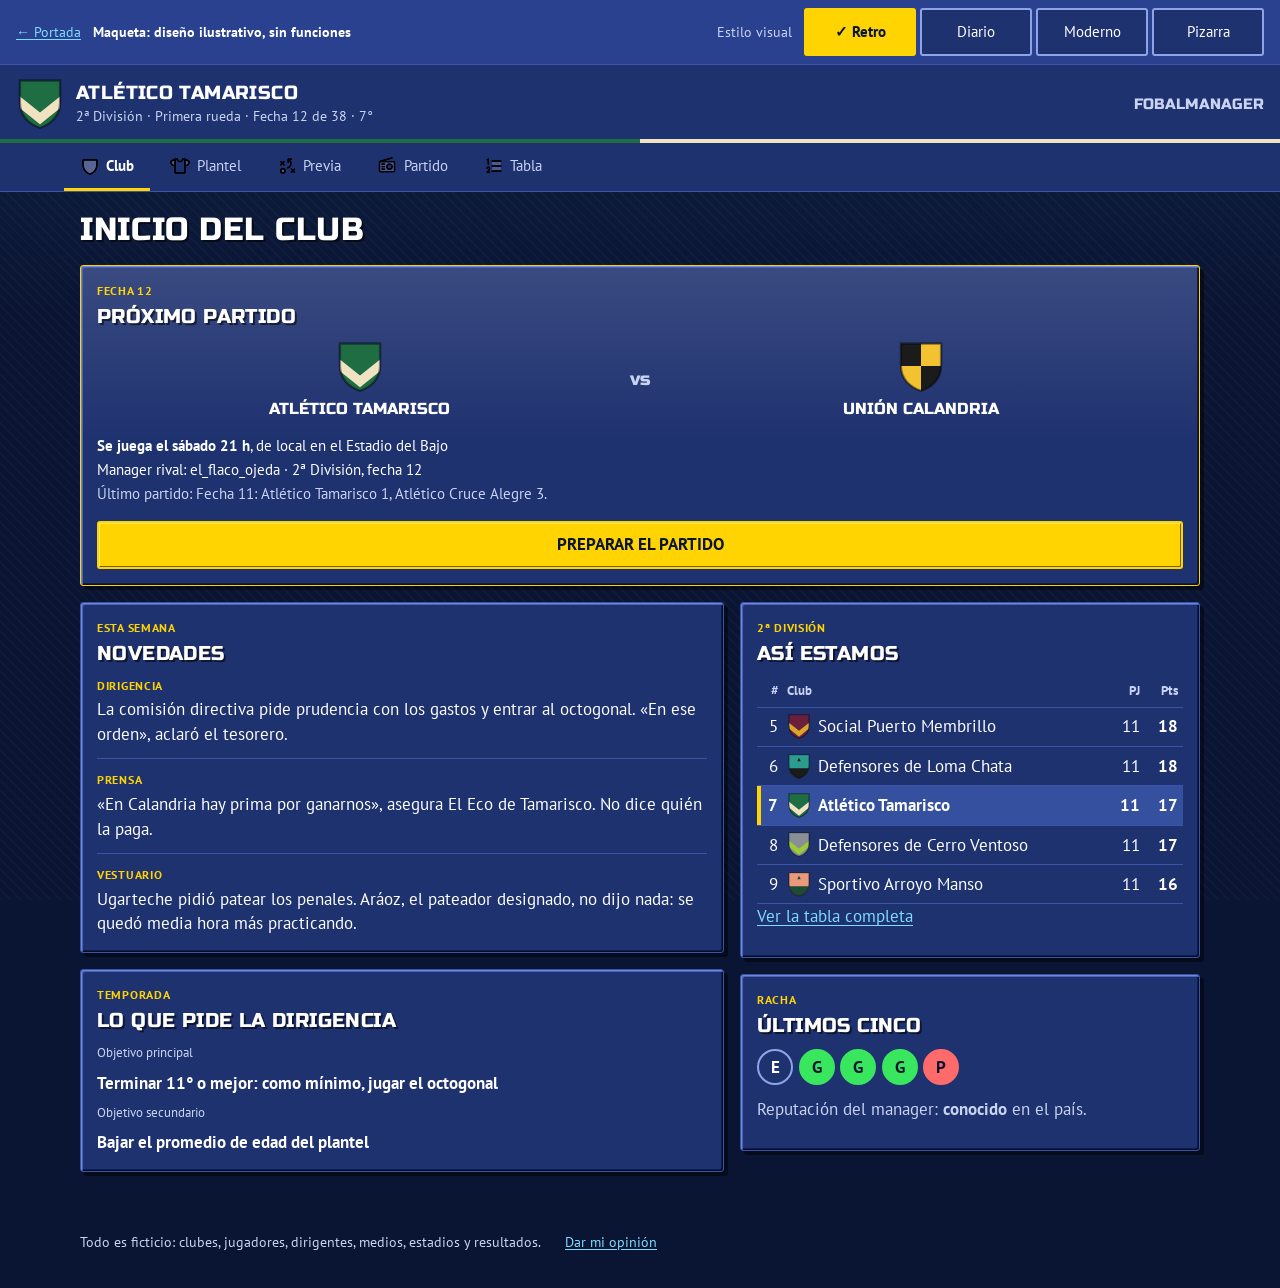
==== commit f92e7c61: "Hito M4: opción C "La cancha", íconos Phosphor y calidad visual - menu-c.html: cartel con el próximo" ====
--- a/club.html
+++ b/club.html
@@ -10,9 +10,9 @@
 <link rel="stylesheet" href="css/base.css">
 </head>
 <body class="club-pantalla" style="--club-1:#1f6e43;--club-2:#efe3c2">
-<svg width="0" height="0" style="position:absolute" aria-hidden="true"><defs><pattern id="trama-clara" width="5" height="5" patternUnits="userSpaceOnUse"><rect class="trama-fondo" width="5" height="5"/><circle class="trama-punto" cx="2.5" cy="2.5" r=".9"/></pattern><pattern id="trama-media" width="5" height="5" patternUnits="userSpaceOnUse"><rect class="trama-fondo" width="5" height="5"/><circle class="trama-punto" cx="2.5" cy="2.5" r="1.5"/></pattern><pattern id="trama-oscura" width="5" height="5" patternUnits="userSpaceOnUse"><rect class="trama-fondo" width="5" height="5"/><circle class="trama-punto" cx="2.5" cy="2.5" r="2.1"/></pattern><pattern id="damero" width="4" height="4" patternUnits="userSpaceOnUse"><rect class="trama-punto" width="2" height="2"/><rect class="trama-punto" x="2" y="2" width="2" height="2"/></pattern><pattern id="franjas" width="28" height="10" patternUnits="userSpaceOnUse"><rect class="franja-a" width="14" height="10"/><rect class="franja-b" x="14" width="14" height="10"/></pattern><pattern id="tablones" width="120" height="30" patternUnits="userSpaceOnUse"><rect class="tablon-a" width="120" height="30"/><path class="tablon-junta" d="M0 29.5h120M60 0v30"/></pattern></defs><symbol id="i-club" viewBox="0 0 24 24"><path d="M5 4h14v8c0 5-3.5 8-7 9-3.5-1-7-4-7-9z"/><path d="M5 9h14"/></symbol><symbol id="i-plantel" viewBox="0 0 24 24"><path d="M8 3 3 6l2 4 2-1v12h10V9l2 1 2-4-5-3c-1 2-2.5 3-4 3S9 5 8 3z"/></symbol><symbol id="i-previa" viewBox="0 0 24 24"><path d="M3 4h18v13H3z"/><path d="m8 21 4-4 4 4"/><path d="m6 8 2 2m0-2-2 2"/><path d="M15 9.5a1.5 1.5 0 1 0 .01 0"/><path d="M9 13c2 1 4 0 5.5-2"/></symbol><symbol id="i-partido" viewBox="0 0 24 24"><path d="M4 9h16v11H4z"/><path d="m7 9 10-5"/><path d="M9 12a2.5 2.5 0 1 0 .01 0"/><path d="M14 13h3m-3 3h3"/></symbol><symbol id="i-tabla" viewBox="0 0 24 24"><path d="M4 5h16M4 10h16M4 15h16M4 20h16"/><path d="M9 5v15"/></symbol><symbol id="i-pausa" viewBox="0 0 24 24"><path d="M8 5v14M16 5v14"/></symbol><symbol id="i-ritmo" viewBox="0 0 24 24"><path d="M3 12h4l3-7 4 14 3-7h4"/></symbol><symbol id="i-cambio" viewBox="0 0 24 24"><path d="M4 8h13l-3-3m6 11H7l3 3"/></symbol><symbol id="i-opinion" viewBox="0 0 24 24"><path d="M4 5h16v11H9l-5 4z"/><path d="M8 9h8m-8 3h5"/></symbol></svg>
+<!-- Íconos: Phosphor Icons (MIT), Copyright (c) 2023 Phosphor Icons. Ver LICENCIAS.md --><svg width="0" height="0" style="position:absolute" aria-hidden="true"><symbol id="ph-list-numbers-duotone" viewBox="0 0 256 256"><path d="M216,64V192H104V64Z" class="ic-fondo"/><path d="M224,128a8,8,0,0,1-8,8H104a8,8,0,0,1,0-16H216A8,8,0,0,1,224,128ZM104,72H216a8,8,0,0,0,0-16H104a8,8,0,0,0,0,16ZM216,184H104a8,8,0,0,0,0,16H216a8,8,0,0,0,0-16ZM43.58,55.16,48,52.94V104a8,8,0,0,0,16,0V40a8,8,0,0,0-11.58-7.16l-16,8a8,8,0,0,0,7.16,14.32ZM79.77,156.72a23.73,23.73,0,0,0-9.6-15.95,24.86,24.86,0,0,0-34.11,4.7,23.63,23.63,0,0,0-3.57,6.46,8,8,0,1,0,15,5.47,7.84,7.84,0,0,1,1.18-2.13,8.76,8.76,0,0,1,12-1.59A7.91,7.91,0,0,1,63.93,159a7.64,7.64,0,0,1-1.57,5.78,1,1,0,0,0-.08.11L33.59,203.21A8,8,0,0,0,40,216H72a8,8,0,0,0,0-16H56l19.08-25.53A23.47,23.47,0,0,0,79.77,156.72Z"/></symbol><symbol id="ph-list-numbers-light" viewBox="0 0 256 256"><path d="M222,128a6,6,0,0,1-6,6H104a6,6,0,0,1,0-12H216A6,6,0,0,1,222,128ZM104,70H216a6,6,0,0,0,0-12H104a6,6,0,0,0,0,12ZM216,186H104a6,6,0,0,0,0,12H216a6,6,0,0,0,0-12ZM42.68,53.37,50,49.71V104a6,6,0,0,0,12,0V40a6,6,0,0,0-8.68-5.37l-16,8a6,6,0,0,0,5.36,10.74ZM72,202H52l21.48-28.74A21.5,21.5,0,0,0,77.79,157,21.75,21.75,0,0,0,69,142.38a22.86,22.86,0,0,0-31.35,4.31,22.18,22.18,0,0,0-3.28,5.92,6,6,0,0,0,11.28,4.11,9.87,9.87,0,0,1,1.48-2.67,10.78,10.78,0,0,1,14.78-2,9.89,9.89,0,0,1,4,6.61,9.64,9.64,0,0,1-2,7.28l-.06.09L35.2,204.41A6,6,0,0,0,40,214H72a6,6,0,0,0,0-12Z"/></symbol><symbol id="ph-list-numbers-regular" viewBox="0 0 256 256"><path d="M224,128a8,8,0,0,1-8,8H104a8,8,0,0,1,0-16H216A8,8,0,0,1,224,128ZM104,72H216a8,8,0,0,0,0-16H104a8,8,0,0,0,0,16ZM216,184H104a8,8,0,0,0,0,16H216a8,8,0,0,0,0-16ZM43.58,55.16,48,52.94V104a8,8,0,0,0,16,0V40a8,8,0,0,0-11.58-7.16l-16,8a8,8,0,0,0,7.16,14.32ZM79.77,156.72a23.73,23.73,0,0,0-9.6-15.95,24.86,24.86,0,0,0-34.11,4.7,23.63,23.63,0,0,0-3.57,6.46,8,8,0,1,0,15,5.47,7.84,7.84,0,0,1,1.18-2.13,8.76,8.76,0,0,1,12-1.59A7.91,7.91,0,0,1,63.93,159a7.64,7.64,0,0,1-1.57,5.78,1,1,0,0,0-.08.11L33.59,203.21A8,8,0,0,0,40,216H72a8,8,0,0,0,0-16H56l19.08-25.53A23.47,23.47,0,0,0,79.77,156.72Z"/></symbol><symbol id="ph-radio-duotone" viewBox="0 0 256 256"><path d="M216,72H32V192a8,8,0,0,0,8,8H216a8,8,0,0,0,8-8V80A8,8,0,0,0,216,72Zm-56,96a32,32,0,1,1,32-32A32,32,0,0,1,160,168Z" class="ic-fondo"/><path d="M104,168a8,8,0,0,1-8,8H64a8,8,0,0,1,0-16H96A8,8,0,0,1,104,168Zm-8-40H64a8,8,0,0,0,0,16H96a8,8,0,0,0,0-16Zm0-32H64a8,8,0,0,0,0,16H96a8,8,0,0,0,0-16ZM232,80V192a16,16,0,0,1-16,16H40a16,16,0,0,1-16-16V72a8,8,0,0,1,5.7-7.66l160-48a8,8,0,0,1,4.6,15.33L86.51,64H216A16,16,0,0,1,232,80ZM216,192V80H40V192H216Zm-16-56a40,40,0,1,1-40-40A40,40,0,0,1,200,136Zm-16,0a24,24,0,1,0-24,24A24,24,0,0,0,184,136Z"/></symbol><symbol id="ph-radio-light" viewBox="0 0 256 256"><path d="M102,104a6,6,0,0,1-6,6H64a6,6,0,0,1,0-12H96A6,6,0,0,1,102,104Zm-6,26H64a6,6,0,0,0,0,12H96a6,6,0,0,0,0-12Zm0,32H64a6,6,0,0,0,0,12H96a6,6,0,0,0,0-12ZM230,80V192a14,14,0,0,1-14,14H40a14,14,0,0,1-14-14V72a6,6,0,0,1,4.28-5.75l160-48a6,6,0,0,1,3.44,11.5L72.88,66H216A14,14,0,0,1,230,80Zm-12,0a2,2,0,0,0-2-2H38V192a2,2,0,0,0,2,2H216a2,2,0,0,0,2-2Zm-20,56a38,38,0,1,1-38-38A38,38,0,0,1,198,136Zm-12,0a26,26,0,1,0-26,26A26,26,0,0,0,186,136Z"/></symbol><symbol id="ph-radio-regular" viewBox="0 0 256 256"><path d="M104,168a8,8,0,0,1-8,8H64a8,8,0,0,1,0-16H96A8,8,0,0,1,104,168Zm-8-40H64a8,8,0,0,0,0,16H96a8,8,0,0,0,0-16Zm0-32H64a8,8,0,0,0,0,16H96a8,8,0,0,0,0-16ZM232,80V192a16,16,0,0,1-16,16H40a16,16,0,0,1-16-16V72a8,8,0,0,1,5.7-7.66l160-48a8,8,0,0,1,4.6,15.33L86.51,64H216A16,16,0,0,1,232,80ZM216,192V80H40V192H216Zm-16-56a40,40,0,1,1-40-40A40,40,0,0,1,200,136Zm-16,0a24,24,0,1,0-24,24A24,24,0,0,0,184,136Z"/></symbol><symbol id="ph-shield-duotone" viewBox="0 0 256 256"><path d="M216,56v56c0,96-88,120-88,120S40,208,40,112V56a8,8,0,0,1,8-8H208A8,8,0,0,1,216,56Z" class="ic-fondo"/><path d="M208,40H48A16,16,0,0,0,32,56v56c0,52.72,25.52,84.67,46.93,102.19,23.06,18.86,46,25.27,47,25.53a8,8,0,0,0,4.2,0c1-.26,23.91-6.67,47-25.53C198.48,196.67,224,164.72,224,112V56A16,16,0,0,0,208,40Zm0,72c0,37.07-13.66,67.16-40.6,89.42A129.3,129.3,0,0,1,128,223.62a128.25,128.25,0,0,1-38.92-21.81C61.82,179.51,48,149.3,48,112l0-56,160,0Z"/></symbol><symbol id="ph-shield-light" viewBox="0 0 256 256"><path d="M208,42H48A14,14,0,0,0,34,56v56c0,51.94,25.12,83.4,46.2,100.64,22.73,18.6,45.27,24.89,46.22,25.15a6,6,0,0,0,3.16,0c.95-.26,23.49-6.55,46.22-25.15C196.88,195.4,222,163.94,222,112V56A14,14,0,0,0,208,42Zm2,70c0,37.76-13.94,68.39-41.44,91.06A131.17,131.17,0,0,1,128,225.72a130.94,130.94,0,0,1-40.56-22.66C59.94,180.39,46,149.76,46,112V56a2,2,0,0,1,2-2H208a2,2,0,0,1,2,2Z"/></symbol><symbol id="ph-shield-regular" viewBox="0 0 256 256"><path d="M208,40H48A16,16,0,0,0,32,56v56c0,52.72,25.52,84.67,46.93,102.19,23.06,18.86,46,25.27,47,25.53a8,8,0,0,0,4.2,0c1-.26,23.91-6.67,47-25.53C198.48,196.67,224,164.72,224,112V56A16,16,0,0,0,208,40Zm0,72c0,37.07-13.66,67.16-40.6,89.42A129.3,129.3,0,0,1,128,223.62a128.25,128.25,0,0,1-38.92-21.81C61.82,179.51,48,149.3,48,112l0-56,160,0Z"/></symbol><symbol id="ph-strategy-duotone" viewBox="0 0 256 256"><path d="M104,188a28,28,0,1,1-28-28A28,28,0,0,1,104,188Z" class="ic-fondo"/><path d="M76,152a36,36,0,1,0,36,36A36,36,0,0,0,76,152Zm0,56a20,20,0,1,1,20-20A20,20,0,0,1,76,208ZM42.34,106.34,56.69,92,42.34,77.66A8,8,0,0,1,53.66,66.34L68,80.69,82.34,66.34A8,8,0,0,1,93.66,77.66L79.31,92l14.35,14.34a8,8,0,0,1-11.32,11.32L68,103.31,53.66,117.66a8,8,0,0,1-11.32-11.32Zm187.32,96a8,8,0,0,1-11.32,11.32L204,199.31l-14.34,14.35a8,8,0,0,1-11.32-11.32L192.69,188l-14.35-14.34a8,8,0,0,1,11.32-11.32L204,176.69l14.34-14.35a8,8,0,0,1,11.32,11.32L215.31,188Zm-45.19-89.51c-6.18,22.33-25.32,41.63-46.53,46.93A8.13,8.13,0,0,1,136,160a8,8,0,0,1-1.93-15.76c15.63-3.91,30.35-18.91,35-35.68,3.19-11.5,3.22-29-14.71-46.9L152,59.31V80a8,8,0,0,1-16,0V40a8,8,0,0,1,8-8h40a8,8,0,0,1,0,16H163.31l2.35,2.34C183.9,68.59,190.58,90.78,184.47,112.83Z"/></symbol><symbol id="ph-strategy-light" viewBox="0 0 256 256"><path d="M76,154a34,34,0,1,0,34,34A34,34,0,0,0,76,154Zm0,56a22,22,0,1,1,22-22A22,22,0,0,1,76,210ZM43.76,107.76,59.52,92,43.76,76.24a6,6,0,0,1,8.48-8.48L68,83.52,83.76,67.76a6,6,0,0,1,8.48,8.48L76.48,92l15.76,15.76a6,6,0,1,1-8.48,8.48L68,100.48,52.24,116.24a6,6,0,0,1-8.48-8.48Zm184.48,96a6,6,0,1,1-8.48,8.48L204,196.48l-15.76,15.76a6,6,0,0,1-8.48-8.48L195.52,188l-15.76-15.76a6,6,0,0,1,8.48-8.48L204,179.52l15.76-15.76a6,6,0,0,1,8.48,8.48L212.48,188ZM182.55,112.3c-6,21.66-24.55,40.38-45.09,45.52A6.14,6.14,0,0,1,136,158a6,6,0,0,1-1.46-11.82c16.29-4.07,31.62-19.67,36.44-37.09,3.33-12,3.39-30.24-15.22-48.85L150,54.48V80a6,6,0,0,1-12,0V40a6,6,0,0,1,6-6h40a6,6,0,0,1,0,12H158.48l5.76,5.76C182,69.47,188.45,91,182.55,112.3Z"/></symbol><symbol id="ph-strategy-regular" viewBox="0 0 256 256"><path d="M76,152a36,36,0,1,0,36,36A36,36,0,0,0,76,152Zm0,56a20,20,0,1,1,20-20A20,20,0,0,1,76,208ZM42.34,106.34,56.69,92,42.34,77.66A8,8,0,0,1,53.66,66.34L68,80.69,82.34,66.34A8,8,0,0,1,93.66,77.66L79.31,92l14.35,14.34a8,8,0,0,1-11.32,11.32L68,103.31,53.66,117.66a8,8,0,0,1-11.32-11.32Zm187.32,96a8,8,0,0,1-11.32,11.32L204,199.31l-14.34,14.35a8,8,0,0,1-11.32-11.32L192.69,188l-14.35-14.34a8,8,0,0,1,11.32-11.32L204,176.69l14.34-14.35a8,8,0,0,1,11.32,11.32L215.31,188Zm-45.19-89.51c-6.18,22.33-25.32,41.63-46.53,46.93A8.13,8.13,0,0,1,136,160a8,8,0,0,1-1.93-15.76c15.63-3.91,30.35-18.91,35-35.68,3.19-11.5,3.22-29-14.71-46.9L152,59.31V80a8,8,0,0,1-16,0V40a8,8,0,0,1,8-8h40a8,8,0,0,1,0,16H163.31l2.35,2.34C183.9,68.59,190.58,90.78,184.47,112.83Z"/></symbol><symbol id="ph-t-shirt-duotone" viewBox="0 0 256 256"><path d="M247.11,78.77l-19.27,36.81a8.44,8.44,0,0,1-7.5,4.42H192V40l51.78,28.25A7.81,7.81,0,0,1,247.11,78.77Zm-238.22,0,19.27,36.81a8.44,8.44,0,0,0,7.5,4.42H64V40L12.22,68.25A7.81,7.81,0,0,0,8.89,78.77Z" class="ic-fondo"/><path d="M247.59,61.22,195.83,33A8,8,0,0,0,192,32H160a8,8,0,0,0-8,8,24,24,0,0,1-48,0,8,8,0,0,0-8-8H64a8,8,0,0,0-3.84,1L8.41,61.22A15.76,15.76,0,0,0,1.82,82.48l19.27,36.81A16.37,16.37,0,0,0,35.67,128H56v80a16,16,0,0,0,16,16H184a16,16,0,0,0,16-16V128h20.34a16.37,16.37,0,0,0,14.58-8.71l19.27-36.81A15.76,15.76,0,0,0,247.59,61.22ZM35.67,112a.62.62,0,0,1-.41-.13L16.09,75.26,56,53.48V112ZM184,208H72V48h16.8a40,40,0,0,0,78.38,0H184Zm36.75-96.14a.55.55,0,0,1-.41.14H200V53.48l39.92,21.78Z"/></symbol><symbol id="ph-t-shirt-light" viewBox="0 0 256 256"><path d="M246.64,63,194.87,34.74A5.93,5.93,0,0,0,192,34H160a6,6,0,0,0-6,6,26,26,0,0,1-52,0,6,6,0,0,0-6-6H64a5.93,5.93,0,0,0-2.88.74L9.36,63A13.77,13.77,0,0,0,3.58,81.55l19.28,36.81A14.38,14.38,0,0,0,35.67,126H58v82a14,14,0,0,0,14,14H184a14,14,0,0,0,14-14V126h22.34a14.38,14.38,0,0,0,12.81-7.64l19.28-36.81A13.77,13.77,0,0,0,246.64,63Zm-211,51a2.42,2.42,0,0,1-2.18-1.21L14.21,76a1.82,1.82,0,0,1,.9-2.47L58,50.11V114ZM186,208a2,2,0,0,1-2,2H72a2,2,0,0,1-2-2V46H90.48a38,38,0,0,0,75,0H186Zm55.8-132-19.28,36.8a2.42,2.42,0,0,1-2.18,1.21H198V50.11l42.9,23.4A1.83,1.83,0,0,1,241.79,76Z"/></symbol><symbol id="ph-t-shirt-regular" viewBox="0 0 256 256"><path d="M247.59,61.22,195.83,33A8,8,0,0,0,192,32H160a8,8,0,0,0-8,8,24,24,0,0,1-48,0,8,8,0,0,0-8-8H64a8,8,0,0,0-3.84,1L8.41,61.22A15.76,15.76,0,0,0,1.82,82.48l19.27,36.81A16.37,16.37,0,0,0,35.67,128H56v80a16,16,0,0,0,16,16H184a16,16,0,0,0,16-16V128h20.34a16.37,16.37,0,0,0,14.58-8.71l19.27-36.81A15.76,15.76,0,0,0,247.59,61.22ZM35.67,112a.62.62,0,0,1-.41-.13L16.09,75.26,56,53.48V112ZM184,208H72V48h16.8a40,40,0,0,0,78.38,0H184Zm36.75-96.14a.55.55,0,0,1-.41.14H200V53.48l39.92,21.78Z"/></symbol></svg>
 <div class="barra-maqueta"><p class="aviso"><a href="index.html">← Portada</a><strong>Maqueta: diseño ilustrativo, sin funciones</strong></p><fieldset class="selector-tema"><legend>Estilo visual</legend><label><input type="radio" name="tema" value="retro">Retro</label><label><input type="radio" name="tema" value="diario">Diario</label><label><input type="radio" name="tema" value="moderno">Moderno</label><label><input type="radio" name="tema" value="pizarra">Pizarra</label></fieldset></div>
-<header class="club" style="--club-1:#1f6e43;--club-2:#efe3c2"><svg class="escudo" viewBox="0 0 40 46" role="img" aria-label="Escudo de Atlético Tamarisco"><clipPath id="e14"><path d="M3 3h34v19c0 11-8 18-17 21C11 40 3 33 3 22z"/></clipPath><g clip-path="url(#e14)"><rect width="40" height="46" fill="#1f6e43"/><path d="M0 14 20 30 40 14v10L20 40 0 24z" fill="#efe3c2"/></g><path d="M3 3h34v19c0 11-8 18-17 21C11 40 3 33 3 22z" fill="none" stroke="#000" stroke-opacity=".45" stroke-width="2"/></svg><div><p class="nombre">Atlético Tamarisco</p><p class="contexto">2ª División · Primera rueda · Fecha 12 de 38 · 7°</p></div><a class="marca" href="index.html">Fobalmanager</a></header><nav class="pantallas" aria-label="Pantallas de la maqueta"><ul><li><a href="club.html" aria-current="page"><svg class="icono" viewBox="0 0 24 24" aria-hidden="true"><use href="#i-club"/></svg><span>Club</span></a></li><li><a href="plantel.html"><svg class="icono" viewBox="0 0 24 24" aria-hidden="true"><use href="#i-plantel"/></svg><span>Plantel</span></a></li><li><a href="previa.html"><svg class="icono" viewBox="0 0 24 24" aria-hidden="true"><use href="#i-previa"/></svg><span>Previa</span></a></li><li><a href="partido.html"><svg class="icono" viewBox="0 0 24 24" aria-hidden="true"><use href="#i-partido"/></svg><span>Partido</span></a></li><li><a href="tabla.html"><svg class="icono" viewBox="0 0 24 24" aria-hidden="true"><use href="#i-tabla"/></svg><span>Tabla</span></a></li></ul></nav>
+<header class="club" style="--club-1:#1f6e43;--club-2:#efe3c2"><svg class="escudo" viewBox="0 0 40 46" role="img" aria-label="Escudo de Atlético Tamarisco"><clipPath id="e14"><path d="M3 3h34v19c0 11-8 18-17 21C11 40 3 33 3 22z"/></clipPath><g clip-path="url(#e14)"><rect width="40" height="46" fill="#1f6e43"/><path d="M0 14 20 30 40 14v10L20 40 0 24z" fill="#efe3c2"/></g><path d="M3 3h34v19c0 11-8 18-17 21C11 40 3 33 3 22z" fill="none" stroke="#000" stroke-opacity=".45" stroke-width="2"/></svg><div><p class="nombre">Atlético Tamarisco</p><p class="contexto"><span class="nw">2ª División ·</span> <span class="nw">Primera rueda ·</span> <span class="nw">Fecha 12 de 38 ·</span> <span class="nw">7°</span></p></div><a class="marca" href="index.html">Fobalmanager</a></header><nav class="pantallas" aria-label="Pantallas de la maqueta"><ul><li><a href="club.html" aria-current="page"><svg class="icono" viewBox="0 0 256 256" aria-hidden="true" focusable="false"><use class="ic-duotone" href="#ph-shield-duotone"/><use class="ic-light" href="#ph-shield-light"/><use class="ic-regular" href="#ph-shield-regular"/></svg><span>Club</span></a></li><li><a href="plantel.html"><svg class="icono" viewBox="0 0 256 256" aria-hidden="true" focusable="false"><use class="ic-duotone" href="#ph-t-shirt-duotone"/><use class="ic-light" href="#ph-t-shirt-light"/><use class="ic-regular" href="#ph-t-shirt-regular"/></svg><span>Plantel</span></a></li><li><a href="previa.html"><svg class="icono" viewBox="0 0 256 256" aria-hidden="true" focusable="false"><use class="ic-duotone" href="#ph-strategy-duotone"/><use class="ic-light" href="#ph-strategy-light"/><use class="ic-regular" href="#ph-strategy-regular"/></svg><span>Previa</span></a></li><li><a href="partido.html"><svg class="icono" viewBox="0 0 256 256" aria-hidden="true" focusable="false"><use class="ic-duotone" href="#ph-radio-duotone"/><use class="ic-light" href="#ph-radio-light"/><use class="ic-regular" href="#ph-radio-regular"/></svg><span>Partido</span></a></li><li><a href="tabla.html"><svg class="icono" viewBox="0 0 256 256" aria-hidden="true" focusable="false"><use class="ic-duotone" href="#ph-list-numbers-duotone"/><use class="ic-light" href="#ph-list-numbers-light"/><use class="ic-regular" href="#ph-list-numbers-regular"/></svg><span>Tabla</span></a></li></ul></nav>
 
 <main id="contenido">
 <h1 class="titulo-pantalla">Inicio del club</h1>
--- a/css/temas.css
+++ b/css/temas.css
@@ -1,62 +1,88 @@
-/* Temas visuales. Cada tema define SOLO variables: la disposición vive en base.css y es la misma en los tres. */
+/* Temas visuales. Cada tema define SOLO variables: la disposición vive en base.css y es la misma en los cuatro
+   (RN-736, RN-742). Arriba, los tokens comunes: escala tipográfica y espaciado (base 4 px). */
+
+:root {
+  --e-1: 4px;
+  --e-2: 8px;
+  --e-3: 12px;
+  --e-4: 16px;
+  --e-5: 24px;
+  --e-6: 32px;
+  --e-7: 48px;
+  --e-8: 64px;
+  --t-12: 0.75rem;
+  --t-14: 0.875rem;
+  --t-16: 1rem;
+  --t-18: 1.125rem;
+  --t-20: 1.25rem;
+  --t-24: 1.5rem;
+  --t-32: 2rem;
+  --lh-titulo: 1.15;
+  --lh-cuerpo: 1.5;
+
+  /* Granos finos (SVG con ruido) para texturas: oscuro sobre fondos claros, claro sobre fondos oscuros. */
+  --grano-oscuro: url("data:image/svg+xml,%3Csvg xmlns='http://www.w3.org/2000/svg' width='180' height='180'%3E%3Cfilter id='n'%3E%3CfeTurbulence type='fractalNoise' baseFrequency='.85' numOctaves='2' stitchTiles='stitch'/%3E%3CfeColorMatrix values='0 0 0 0 0.1 0 0 0 0 0.08 0 0 0 0 0.05 0 0 0 .07 0'/%3E%3C/filter%3E%3Crect width='100%25' height='100%25' filter='url(%23n)'/%3E%3C/svg%3E");
+  --grano-claro: url("data:image/svg+xml,%3Csvg xmlns='http://www.w3.org/2000/svg' width='180' height='180'%3E%3Cfilter id='n'%3E%3CfeTurbulence type='fractalNoise' baseFrequency='.8' numOctaves='2' stitchTiles='stitch'/%3E%3CfeColorMatrix values='0 0 0 0 1 0 0 0 0 1 0 0 0 0 1 0 0 0 .05 0'/%3E%3C/filter%3E%3Crect width='100%25' height='100%25' filter='url(%23n)'/%3E%3C/svg%3E");
+}
 
 :root,
 [data-tema='moderno'] {
   color-scheme: dark;
-  --c-fondo: #0e1116;
-  --c-superficie: #181d25;
-  --c-superficie-2: #212836;
-  --c-texto: #e8ecf2;
-  --c-texto-suave: #9aa4b2;
+  --c-fondo: #0d1117;
+  --c-superficie: #161b22;
+  --c-superficie-2: #1f2630;
+  --c-texto: #e6edf3;
+  --c-texto-suave: #9aa7b4;
   --c-acento: #4ade80;
-  --c-sobre-acento: #0e1116;
-  --c-acento-2: #60a5fa;
+  --c-sobre-acento: #0d1117;
+  --c-acento-2: #7cb7ff;
   --c-gol: #a3e635;
   --c-amarilla: #facc15;
   --c-roja: #f87171;
-  --c-etq-gol-tx: #0e1116;
+  --c-etq-gol-tx: #0d1117;
   --c-etq-gol-bg: #a3e635;
-  --c-etq-amarilla-tx: #0e1116;
+  --c-etq-amarilla-tx: #0d1117;
   --c-etq-amarilla-bg: #facc15;
-  --c-etq-roja-tx: #0e1116;
+  --c-etq-roja-tx: #0d1117;
   --c-etq-roja-bg: #f87171;
-  --c-etq-otra-tx: #e8ecf2;
-  --c-etq-otra-bg: #2b3340;
-  --c-borde: #2b3340;
-  --c-borde-control: #6b7689;
-  --c-foco: #60a5fa;
+  --c-etq-otra-tx: #e6edf3;
+  --c-etq-otra-bg: #2a323d;
+  --c-borde: #2a323d;
+  --c-borde-control: #5d6878;
+  --c-foco: #7cb7ff;
   --c-zona-ascenso: #4ade80;
-  --c-zona-octogonal: #60a5fa;
+  --c-zona-octogonal: #7cb7ff;
   --c-zona-descenso: #f87171;
   --c-boton-principal-bg: var(--c-acento);
   --c-boton-principal-tx: var(--c-sobre-acento);
+  --c-fila-mia: #263040;
+  --c-alerta-bg: #facc15;
+  --c-alerta-tx: #0d1117;
 
   --f-titular: 'Space Grotesk', system-ui, sans-serif;
   --f-cuerpo: 'Inter', system-ui, sans-serif;
   --f-numeros: 'Inter', system-ui, sans-serif;
   --peso-titular: 700;
-  --tam-base: 1.0625rem;
+  --tam-base: 1rem;
   --esc-titular: 1;
   --titular-mayus: none;
   --titular-espaciado: -0.01em;
   --interlineado: 1.5;
 
-  --radio-tarjeta: 14px;
-  --radio-control: 10px;
+  --radio-tarjeta: 12px;
+  --radio-control: 8px;
   --radio-chip: 999px;
   --borde-ancho: 1px;
   --borde-estilo: solid;
   --regla-seccion: none;
-  --sombra-tarjeta: 0 8px 24px rgb(0 0 0 / 0.35);
-  --sombra-control: 0 1px 2px rgb(0 0 0 / 0.4);
-  --textura-fondo: radial-gradient(ellipse at top, rgb(74 222 128 / 0.06), transparent 60%);
-  --textura-destacada: linear-gradient(180deg, rgb(255 255 255 / 0.05), transparent);
-  --borde-destacada: var(--c-borde);
-
-  --icono-trazo: 2;
-  --icono-extremos: round;
-  --icono-uniones: round;
-  --icono-render: auto;
+  --sombra-1: 0 1px 2px rgb(0 0 0 / 0.35);
+  --sombra-2: inset 0 1px 0 rgb(255 255 255 / 0.04), 0 2px 4px rgb(0 0 0 / 0.25), 0 8px 24px rgb(0 0 0 / 0.25);
+  --sombra-3: inset 0 1px 0 rgb(255 255 255 / 0.06), 0 12px 32px rgb(0 0 0 / 0.4);
+  --sombra-tarjeta: var(--sombra-2);
+  --sombra-control: var(--sombra-1);
+  --textura-fondo: var(--grano-claro), radial-gradient(ellipse at top, rgb(74 222 128 / 0.05), transparent 60%);
+  --textura-destacada: linear-gradient(180deg, rgb(255 255 255 / 0.04), transparent 60%);
+  --borde-destacada: #34404f;
 
   --boton-mayus: none;
   --boton-adorno-antes: '';
@@ -67,233 +93,221 @@
   --volanta-espaciado: 0.08em;
   --transicion: 150ms ease;
 
-  /* Menú principal (hito M2): ilustraciones planas de noche, trazo grueso redondeado. */
-  --il-tinta: #0b0f16;
-  --il-trazo: 3px;
-  --il-uniones: round;
-  --il-extremos: round;
-  --il-render: geometricPrecision;
-  --il-sombra: rgb(0 0 0 / 0.35);
-  --il-luz: rgb(255 255 255 / 0.22);
-  --il-pared: #22304d;
-  --il-pared-lado: #1a2540;
-  --il-pared-a: #22304d;
-  --il-pared-b: #22304d;
-  --il-piso: url(#tablones) #3a2f2a;
-  --il-tablon-a: #3a2f2a;
-  --il-madera: #c98a52;
-  --il-madera-2: #8a5530;
-  --il-pizarra: #166534;
-  --il-tiza: #ecfdf5;
-  --il-papel: #f8fafc;
-  --il-papel-2: #cbd5e1;
-  --il-kraft: #d6a461;
-  --il-kraft-2: #b5853f;
-  --il-billete: #86efac;
-  --il-billete-2: #4ade80;
-  --il-metal: #a5b4c8;
-  --il-metal-2: #64748b;
-  --il-rojo: #ef4444;
-  --il-rojo-2: #b91c1c;
-  --il-azul: #3b82f6;
-  --il-cuero: #7c3aed;
-  --il-corcho: #c08a55;
-  --il-vidrio: #1e3a8a;
-  --il-cielo: #1e3a8a;
-  --il-cesped: #22c55e;
-  --il-oro: #fbbf24;
-  --il-oscuro: #1e293b;
-  --il-lampara: #fde68a;
-  --il-persiana: #e2e8f0;
-  --il-calabaza: #a16207;
-  --il-yerba: #65a30d;
-
-  --rotulo-bg: rgb(14 17 22 / 0.92);
-  --rotulo-tx: #e8ecf2;
-  --rotulo-estado: #b6c0cd;
-  --rotulo-borde: 1px solid #3b4556;
-  --rotulo-radio: 12px;
+  /* Íconos (Phosphor): qué peso se ve en este tema, color y placa del ícono de cada sección. */
+  --ic-duotone: none;
+  --ic-light: none;
+  --ic-regular: inline;
+  --ic-color: #dfe7ef;
+  --ic-relleno: currentColor;
+  --ic-relleno-opacidad: 0.2;
+  --ic-placa-bg: linear-gradient(180deg, #252e3a, #1b222c);
+  --ic-placa-borde: 1px solid rgb(255 255 255 / 0.07);
+  --ic-placa-sombra: inset 0 1px 0 rgb(255 255 255 / 0.06), 0 2px 6px rgb(0 0 0 / 0.35);
+  --ic-placa-radio: 12px;
+
+  /* Rótulos de las secciones en las escenas (B y C). */
+  --rotulo-bg: rgb(13 17 23 / 0.88);
+  --rotulo-tx: #e6edf3;
+  --rotulo-estado: #a9b4c0;
+  --rotulo-borde: 1px solid rgb(255 255 255 / 0.08);
+  --rotulo-radio: 8px;
   --rotulo-fuente: var(--f-titular);
   --rotulo-mayus: none;
-  --oficina-escritorio: linear-gradient(180deg, #2a2320, #1f1a17);
-  --puerta-marco: #8a5530;
-  --puerta-hoja: #c98a52;
-
-  /* Cancha de la opción C, cartel del próximo partido y barras de nivel de los atributos (hito M3). */
-  --cancha-fondo: #10271b;
-  --cancha-franja: rgb(255 255 255 / 0.025);
-  --cancha-linea: rgb(232 236 242 / 0.6);
-  --cancha-deco: rgb(232 236 242 / 0.28);
+
+  /* Oficina de la opción B, armada con superficies. */
+  --esc-pared: linear-gradient(180deg, #1f2a3b, #182131);
+  --esc-pared-textura: var(--grano-claro);
+  --esc-zocalo: #10151d;
+  --esc-piso: linear-gradient(180deg, #151a22, #10141a);
+  --esc-escritorio: linear-gradient(180deg, #7a5539, #5f412b);
+  --esc-escritorio-textura: repeating-linear-gradient(90deg, rgb(0 0 0 / 0.06) 0 2px, transparent 2px 14px);
+  --esc-canto: #3e2a1b;
+  --esc-borde: 0;
+  --esc-puerta-marco: #3b4655;
+  --esc-puerta-hoja: linear-gradient(180deg, #2b3442, #232b37);
+  --esc-ventana-marco: #3b4655;
+  --esc-cielo: linear-gradient(180deg, #1b2f6b, #34529f);
+  --esc-sombra: 0 10px 24px rgb(0 0 0 / 0.35);
+
+  --cancha-fondo: #143323;
+  --cancha-franja: rgb(255 255 255 / 0.03);
+  --cancha-linea: rgb(226 240 230 / 0.7);
   --cancha-linea-ancho: 2px;
+  --ficha-sombra: 0 2px 6px rgb(0 0 0 / 0.45);
+
   --cartel-bg: var(--c-superficie);
   --cartel-tx: var(--c-texto);
   --cartel-borde: 1px solid var(--c-borde);
-  --cartel-cinta: rgb(232 236 242 / 0.25);
-  --cartel-suave: #9aa4b2;
-  --cartel-volanta: #9aa4b2;
+  --cartel-cinta: transparent;
+  --cartel-suave: #9aa7b4;
+  --cartel-volanta: #9aa7b4;
+
   --nivel-debil: #5b7aa3;
   --nivel-fuerte: #bfdbfe;
   --nivel-vacio: rgb(255 255 255 / 0.1);
-  --c-alerta-bg: #facc15;
-  --c-alerta-tx: #0e1116;
-
-  --vol-cara: linear-gradient(180deg, #5ee08f, #3cc56f);
-  --vol-tx: #0e1116;
-  --vol-luz: rgb(255 255 255 / 0.4);
+
+  --marco-tabla-relleno: 0;
+  --marco-tabla-bg: none;
+  --marco-tabla-sombra: none;
+  --marco-tabla-interior: none;
+  --marco-tabla-repisa: 0;
+
+  --vol-cara: linear-gradient(180deg, #6ee7a0, #3cc56f);
+  --vol-tx: #0d1117;
+  --vol-luz: rgb(255 255 255 / 0.45);
   --vol-sombra: rgb(0 0 0 / 0.12);
   --vol-base: #1e7a45;
   --vol-dx: 0px;
-  --vol-prof: 5px;
-  --vol-radio: 14px;
-  --vol-bisel: 2px;
+  --vol-prof: 4px;
+  --vol-radio: 10px;
+  --vol-bisel: 1px;
 }
 
+/* Retro: un manager de PC de 1996 a 2000. Azul rey y dorado propios, biselados, brillos y colores saturados.
+   Sin marco de ventana de sistema ni la combinación gris con azul marino (criterio de legal). */
 [data-tema='retro'] {
   color-scheme: dark;
-  --c-fondo: #0c110d;
-  --c-superficie: #141c16;
-  --c-superficie-2: #1d2a20;
-  --c-texto: #d8f7cf;
-  --c-texto-suave: #8fb88a;
-  --c-acento: #ffb33a;
-  --c-sobre-acento: #0c110d;
-  --c-acento-2: #7ad7f0;
-  --c-gol: #5cff7a;
-  --c-amarilla: #ffd84a;
-  --c-roja: #ff6b5e;
-  --c-etq-gol-tx: #0c110d;
-  --c-etq-gol-bg: #5cff7a;
-  --c-etq-amarilla-tx: #0c110d;
-  --c-etq-amarilla-bg: #ffd84a;
-  --c-etq-roja-tx: #0c110d;
-  --c-etq-roja-bg: #ff6b5e;
-  --c-etq-otra-tx: #0c110d;
-  --c-etq-otra-bg: #7ad7f0;
-  --c-borde: #2a3d2d;
-  --c-borde-control: #4f7a55;
-  --c-foco: #7ad7f0;
-  --c-zona-ascenso: #5cff7a;
+  --c-fondo: #0a1433;
+  --c-superficie: #1f3270;
+  --c-superficie-2: #2a4190;
+  --c-texto: #ffffff;
+  --c-texto-suave: #c9d4f2;
+  --c-acento: #ffd400;
+  --c-sobre-acento: #0a1433;
+  --c-acento-2: #7fdcff;
+  --c-gol: #39e75f;
+  --c-amarilla: #ffd400;
+  --c-roja: #ff6b6b;
+  --c-etq-gol-tx: #0a1433;
+  --c-etq-gol-bg: #39e75f;
+  --c-etq-amarilla-tx: #0a1433;
+  --c-etq-amarilla-bg: #ffd400;
+  --c-etq-roja-tx: #0a1433;
+  --c-etq-roja-bg: #ff6b6b;
+  --c-etq-otra-tx: #0a1433;
+  --c-etq-otra-bg: #7fdcff;
+  --c-borde: #3a52a8;
+  --c-borde-control: #8fa3e8;
+  --c-foco: #ffffff;
+  --c-zona-ascenso: #39e75f;
   --c-zona-octogonal: #c79bff;
-  --c-zona-descenso: #ff6b5e;
+  --c-zona-descenso: #ff6b6b;
   --c-boton-principal-bg: var(--c-acento);
   --c-boton-principal-tx: var(--c-sobre-acento);
-
-  --f-titular: 'VT323', ui-monospace, monospace;
-  --f-cuerpo: 'IBM Plex Mono', ui-monospace, monospace;
-  --f-numeros: 'VT323', ui-monospace, monospace;
+  --c-fila-mia: #34509f;
+  --c-alerta-bg: #ff6b6b;
+  --c-alerta-tx: #0a1433;
+
+  --f-titular: 'Russo One', 'Arial Black', sans-serif;
+  --f-cuerpo: 'PT Sans', 'Trebuchet MS', sans-serif;
+  --f-numeros: 'PT Sans', 'Trebuchet MS', sans-serif;
   --peso-titular: 400;
-  --tam-base: 1rem;
-  --esc-titular: 1.35;
+  --tam-base: 1.0625rem;
+  --esc-titular: 1;
   --titular-mayus: uppercase;
-  --titular-espaciado: 0.04em;
-  --interlineado: 1.55;
-
-  --radio-tarjeta: 0;
-  --radio-control: 0;
-  --radio-chip: 0;
-  --borde-ancho: 4px;
-  --borde-estilo: double;
-  --regla-seccion: 1px dashed var(--c-borde-control);
-  --sombra-tarjeta: inset 2px 2px 0 rgb(255 255 255 / 0.06), inset -2px -2px 0 rgb(0 0 0 / 0.5);
-  --sombra-control: 3px 3px 0 #000;
+  --titular-espaciado: 0.02em;
+  --interlineado: 1.45;
+
+  --radio-tarjeta: 3px;
+  --radio-control: 3px;
+  --radio-chip: 3px;
+  --borde-ancho: 1px;
+  --borde-estilo: solid;
+  --regla-seccion: none;
+  --sombra-1: inset 1px 1px 0 #6f86d6, inset -1px -1px 0 #060c24, 3px 3px 0 rgb(0 0 0 / 0.45);
+  --titulo-sombra: 2px 2px 0 rgb(0 0 0 / 0.55);
+  --sombra-2:
+    inset 1px 1px 0 #6f86d6, inset 2px 2px 0 #4a62b8, inset -1px -1px 0 #060c24, inset -2px -2px 0 #0f1c4d,
+    4px 4px 0 rgb(0 0 0 / 0.45);
+  --sombra-3:
+    inset 1px 1px 0 #8aa0ea, inset 2px 2px 0 #5a72c8, inset -1px -1px 0 #060c24, inset -2px -2px 0 #0f1c4d,
+    6px 6px 0 rgb(0 0 0 / 0.5);
+  --sombra-tarjeta: var(--sombra-2);
+  --sombra-control: inset 1px 1px 0 rgb(255 255 255 / 0.45), inset -1px -1px 0 rgb(0 0 0 / 0.55);
   --textura-fondo:
-    repeating-linear-gradient(to bottom, rgb(0 0 0 / 0.22) 0 1px, transparent 1px 3px),
-    radial-gradient(ellipse at center, transparent 60%, rgb(0 0 0 / 0.35));
-  --textura-destacada: none;
-  --borde-destacada: var(--c-acento);
-
-  --icono-trazo: 2;
-  --icono-extremos: square;
-  --icono-uniones: miter;
-  --icono-render: crispEdges;
+    linear-gradient(180deg, rgb(63 208 255 / 0.08), transparent 35%),
+    repeating-linear-gradient(45deg, rgb(255 255 255 / 0.022) 0 2px, transparent 2px 7px);
+  --textura-destacada: linear-gradient(180deg, rgb(255 255 255 / 0.12), rgb(255 255 255 / 0.02) 45%, transparent 55%);
+  --borde-destacada: #ffd400;
 
   --boton-mayus: uppercase;
-  --boton-adorno-antes: '[ ';
-  --boton-adorno-despues: ' ]';
-  --volanta-color: var(--c-acento-2);
+  --boton-adorno-antes: '';
+  --boton-adorno-despues: '';
+  --volanta-color: #ffd400;
   --volanta-mayus: uppercase;
-  --volanta-prefijo: '› ';
-  --volanta-espaciado: 0.04em;
+  --volanta-prefijo: '';
+  --volanta-espaciado: 0.06em;
   --transicion: none;
 
-  /* Menú principal: paleta limitada y saturada, tinta negra gruesa, bordes pixelados y sombras en damero. */
-  --il-tinta: #000;
-  --il-trazo: 3.5px;
-  --il-uniones: miter;
-  --il-extremos: square;
-  --il-render: crispEdges;
-  --il-sombra: url(#damero) #000;
-  --il-luz: rgb(255 255 255 / 0.3);
-  --il-pared: url(#franjas) #2d5d7b;
-  --il-pared-lado: #1d3f57;
-  --il-pared-a: #2d5d7b;
-  --il-pared-b: #275370;
-  --il-piso: url(#tablones) #6b3e26;
-  --il-tablon-a: #6b3e26;
-  --il-madera: #b5651d;
-  --il-madera-2: #7a3f12;
-  --il-pizarra: #1f7a3a;
-  --il-tiza: #f4f4e8;
-  --il-papel: #f4ecd0;
-  --il-papel-2: #d4c69c;
-  --il-kraft: #d49a4a;
-  --il-kraft-2: #a8742c;
-  --il-billete: #6fdc6a;
-  --il-billete-2: #3fae3a;
-  --il-metal: #b4c0cc;
-  --il-metal-2: #6c7a88;
-  --il-rojo: #e8322b;
-  --il-rojo-2: #a8150f;
-  --il-azul: #2f6fd6;
-  --il-cuero: #b8323a;
-  --il-corcho: #d0924f;
-  --il-vidrio: #9fe3ff;
-  --il-cielo: #5aaeea;
-  --il-cesped: #2fbf4a;
-  --il-oro: #ffc23a;
-  --il-oscuro: #1a1a2e;
-  --il-lampara: #fff27a;
-  --il-persiana: #f4ecd0;
-  --il-calabaza: #8a5a1a;
-  --il-yerba: #6fbf2a;
-
-  --rotulo-bg: #000;
-  --rotulo-tx: #ffb33a;
-  --rotulo-estado: #d8f7cf;
-  --rotulo-borde: 2px solid #ffb33a;
-  --rotulo-radio: 0;
+  --ic-duotone: inline;
+  --ic-light: none;
+  --ic-regular: none;
+  --ic-color: #0a1433;
+  --ic-relleno: #ffffff;
+  --ic-relleno-opacidad: 0.85;
+  --ic-placa-bg:
+    linear-gradient(180deg, rgb(255 255 255 / 0.25), rgb(255 255 255 / 0.04) 48%, transparent 52%),
+    linear-gradient(180deg, #ffe45c, #ffc400);
+  --ic-placa-borde: 1px solid #5c4a00;
+  --ic-placa-sombra: inset 1px 1px 0 #fff6c2, inset -2px -2px 0 #a68a00, 2px 2px 0 rgb(0 0 0 / 0.45);
+  --ic-placa-radio: 4px;
+
+  --rotulo-bg: linear-gradient(180deg, #2a4190, #1f3270);
+  --rotulo-tx: #ffffff;
+  --rotulo-estado: #d6def6;
+  --rotulo-borde: 1px solid #0a1433;
+  --rotulo-radio: 3px;
   --rotulo-fuente: var(--f-titular);
-  --rotulo-mayus: uppercase;
-  --oficina-escritorio: repeating-linear-gradient(180deg, #7a3f12 0 22px, #6b3610 22px 24px);
-  --puerta-marco: #7a3f12;
-  --puerta-hoja: #b5651d;
-
-  --cancha-fondo: #0f5b26;
-  --cancha-franja: #0c5121;
-  --cancha-linea: #e8ffe0;
-  --cancha-deco: #ffb33a;
-  --cancha-linea-ancho: 3px;
-  --cartel-bg: #000;
-  --cartel-tx: #d8f7cf;
-  --cartel-borde: 3px double #ffb33a;
-  --cartel-cinta: #ffb33a;
-  --cartel-suave: #8fb88a;
-  --cartel-volanta: #7ad7f0;
-  --nivel-debil: #3f7a45;
-  --nivel-fuerte: #b9ffb0;
-  --nivel-vacio: rgb(216 247 207 / 0.12);
-  --c-alerta-bg: #ff6b5e;
-  --c-alerta-tx: #0c110d;
-
-  --vol-cara: #ffb33a;
-  --vol-tx: #0c110d;
-  --vol-luz: #ffe0a3;
-  --vol-sombra: #b06f0c;
-  --vol-base: #7a4a08;
-  --vol-dx: 4px;
+  --rotulo-mayus: none;
+
+  --esc-pared: linear-gradient(180deg, #2a4190, #1f3270);
+  --esc-pared-textura: repeating-linear-gradient(90deg, rgb(255 255 255 / 0.04) 0 2px, transparent 2px 22px);
+  --esc-zocalo: #0f1c4d;
+  --esc-piso: linear-gradient(180deg, #14205a, #0d1640);
+  --esc-escritorio: linear-gradient(180deg, #b8742f, #8a5520);
+  --esc-escritorio-textura:
+    linear-gradient(180deg, rgb(255 255 255 / 0.22), transparent 30%),
+    repeating-linear-gradient(90deg, rgb(0 0 0 / 0.07) 0 2px, transparent 2px 16px);
+  --esc-canto: #5c3612;
+  --esc-borde: 0;
+  --esc-puerta-marco: #6b4420;
+  --esc-puerta-hoja: linear-gradient(180deg, #a06a32, #85531f);
+  --esc-ventana-marco: #e8ecf8;
+  --esc-cielo: linear-gradient(180deg, #2e8bff, #9fd8ff);
+  --esc-sombra: 4px 4px 0 rgb(0 0 0 / 0.45);
+
+  --cancha-fondo: #1e8a3c;
+  --cancha-franja: rgb(0 0 0 / 0.07);
+  --cancha-linea: #ffffff;
+  --cancha-linea-ancho: 2px;
+  --ficha-sombra: 2px 2px 0 rgb(0 0 0 / 0.5);
+
+  --cartel-bg: var(--c-superficie);
+  --cartel-tx: #ffffff;
+  --cartel-borde: 1px solid #0a1433;
+  --cartel-cinta: transparent;
+  --cartel-suave: #c9d4f2;
+  --cartel-volanta: #ffd400;
+
+  --nivel-debil: #5d73c4;
+  --nivel-fuerte: #ffe45c;
+  --nivel-vacio: rgb(255 255 255 / 0.12);
+
+  --marco-tabla-relleno: 0;
+  --marco-tabla-bg: none;
+  --marco-tabla-sombra: none;
+  --marco-tabla-interior: none;
+  --marco-tabla-repisa: 0;
+
+  --vol-cara: linear-gradient(180deg, #fff09a 0%, #ffd400 48%, #f2b800 52%, #ffc400 100%);
+  --vol-tx: #0a1433;
+  --vol-luz: #fff6c2;
+  --vol-sombra: #a68a00;
+  --vol-base: #5c4a00;
+  --vol-dx: 0px;
   --vol-prof: 4px;
-  --vol-radio: 0;
-  --vol-bisel: 3px;
+  --vol-radio: 4px;
+  --vol-bisel: 2px;
 }
 
 [data-tema='diario'] {
@@ -317,7 +331,7 @@
   --c-etq-roja-bg: #a3161b;
   --c-etq-otra-tx: #fbf8f1;
   --c-etq-otra-bg: #1c1a17;
-  --c-borde: #c9bfa9;
+  --c-borde: #cfc5ae;
   --c-borde-control: #1c1a17;
   --c-foco: #1f4e79;
   --c-zona-ascenso: #0f5c2e;
@@ -325,13 +339,16 @@
   --c-zona-descenso: #a3161b;
   --c-boton-principal-bg: #1c1a17;
   --c-boton-principal-tx: #fbf8f1;
+  --c-fila-mia: #e6dcc4;
+  --c-alerta-bg: #a3161b;
+  --c-alerta-tx: #fbf8f1;
 
   --f-titular: 'Oswald', 'Arial Narrow', sans-serif;
   --f-cuerpo: 'Source Serif 4', Georgia, serif;
   --f-numeros: 'Roboto Condensed', 'Arial Narrow', sans-serif;
   --peso-titular: 600;
   --tam-base: 1.0625rem;
-  --esc-titular: 1.1;
+  --esc-titular: 1.05;
   --titular-mayus: uppercase;
   --titular-espaciado: 0.01em;
   --interlineado: 1.5;
@@ -342,16 +359,14 @@
   --borde-ancho: 1px;
   --borde-estilo: solid;
   --regla-seccion: 3px double var(--c-texto);
-  --sombra-tarjeta: none;
+  --sombra-1: 0 1px 0 rgb(28 26 23 / 0.12);
+  --sombra-2: 0 1px 0 rgb(28 26 23 / 0.12), 0 2px 8px rgb(60 40 10 / 0.08);
+  --sombra-3: 0 2px 0 rgb(28 26 23 / 0.2), 0 10px 24px rgb(60 40 10 / 0.12);
+  --sombra-tarjeta: var(--sombra-2);
   --sombra-control: none;
-  --textura-fondo: radial-gradient(rgb(0 0 0 / 0.035) 1px, transparent 1px) 0 0 / 3px 3px;
-  --textura-destacada: radial-gradient(rgb(0 0 0 / 0.08) 1px, transparent 1.5px) 0 0 / 4px 4px;
+  --textura-fondo: var(--grano-oscuro);
+  --textura-destacada: none;
   --borde-destacada: var(--c-texto);
-
-  --icono-trazo: 1.5;
-  --icono-extremos: butt;
-  --icono-uniones: miter;
-  --icono-render: auto;
 
   --boton-mayus: uppercase;
   --boton-adorno-antes: '';
@@ -362,46 +377,16 @@
   --volanta-espaciado: 0.06em;
   --transicion: none;
 
-  /* Menú principal: grabado de imprenta. Solo tinta, papel, grises en trama de puntos y un rojo. */
-  --il-tinta: #1c1a17;
-  --il-trazo: 2.5px;
-  --il-uniones: miter;
-  --il-extremos: butt;
-  --il-render: geometricPrecision;
-  --il-sombra: url(#trama-oscura) #1c1a17;
-  --il-luz: transparent;
-  --il-pared: url(#trama-clara) #e9e2d0;
-  --il-pared-lado: url(#trama-media) #c9bfa9;
-  --il-pared-a: #fbf8f1;
-  --il-pared-b: #fbf8f1;
-  --il-piso: url(#trama-oscura) #8a8378;
-  --il-tablon-a: #fbf8f1;
-  --il-madera: url(#trama-media) #c9bfa9;
-  --il-madera-2: url(#trama-oscura) #8a8378;
-  --il-pizarra: #1c1a17;
-  --il-tiza: #fbf8f1;
-  --il-papel: #fbf8f1;
-  --il-papel-2: url(#trama-clara) #e9e2d0;
-  --il-kraft: url(#trama-clara) #e9e2d0;
-  --il-kraft-2: url(#trama-media) #c9bfa9;
-  --il-billete: #fbf8f1;
-  --il-billete-2: url(#trama-clara) #e9e2d0;
-  --il-metal: url(#trama-clara) #e9e2d0;
-  --il-metal-2: url(#trama-media) #c9bfa9;
-  --il-rojo: #a3161b;
-  --il-rojo-2: #a3161b;
-  --il-azul: url(#trama-oscura) #8a8378;
-  --il-cuero: url(#trama-oscura) #8a8378;
-  --il-corcho: url(#trama-media) #c9bfa9;
-  --il-vidrio: #fbf8f1;
-  --il-cielo: #fbf8f1;
-  --il-cesped: url(#trama-media) #c9bfa9;
-  --il-oro: url(#trama-clara) #e9e2d0;
-  --il-oscuro: #1c1a17;
-  --il-lampara: #fbf8f1;
-  --il-persiana: #fbf8f1;
-  --il-calabaza: url(#trama-oscura) #8a8378;
-  --il-yerba: url(#trama-media) #c9bfa9;
+  --ic-duotone: none;
+  --ic-light: inline;
+  --ic-regular: none;
+  --ic-color: #1c1a17;
+  --ic-relleno: currentColor;
+  --ic-relleno-opacidad: 0.2;
+  --ic-placa-bg: #fbf8f1;
+  --ic-placa-borde: 1px solid #1c1a17;
+  --ic-placa-sombra: 3px 3px 0 rgb(28 26 23 / 0.85);
+  --ic-placa-radio: 0;
 
   --rotulo-bg: #fbf8f1;
   --rotulo-tx: #1c1a17;
@@ -410,26 +395,43 @@
   --rotulo-radio: 0;
   --rotulo-fuente: var(--f-titular);
   --rotulo-mayus: uppercase;
-  --oficina-escritorio: radial-gradient(rgb(0 0 0 / 0.16) 1.2px, transparent 1.6px) 0 0 / 5px 5px, #e3dbc7;
-  --puerta-marco: #1c1a17;
-  --puerta-hoja: #c9bfa9;
+
+  --esc-pared: #ebe4d3;
+  --esc-pared-textura: var(--grano-oscuro);
+  --esc-zocalo: #1c1a17;
+  --esc-piso: linear-gradient(180deg, #dcd2bb, #d2c7ad);
+  --esc-escritorio: linear-gradient(180deg, #d9c6a0, #c9b48f);
+  --esc-escritorio-textura: var(--grano-oscuro), repeating-linear-gradient(90deg, rgb(28 26 23 / 0.06) 0 1px, transparent 1px 12px);
+  --esc-canto: #8a7550;
+  --esc-borde: 1px solid #1c1a17;
+  --esc-puerta-marco: #1c1a17;
+  --esc-puerta-hoja: #e3dac6;
+  --esc-ventana-marco: #1c1a17;
+  --esc-cielo: #fbf8f1;
+  --esc-sombra: 0 2px 0 rgb(28 26 23 / 0.25), 0 10px 20px rgb(60 40 10 / 0.12);
 
   --cancha-fondo: #fbf8f1;
-  --cancha-franja: rgb(0 0 0 / 0.035);
+  --cancha-franja: rgb(28 26 23 / 0.035);
   --cancha-linea: #1c1a17;
-  --cancha-deco: #a3161b;
-  --cancha-linea-ancho: 2px;
+  --cancha-linea-ancho: 1.5px;
+  --ficha-sombra: 2px 2px 0 rgb(28 26 23 / 0.8);
+
   --cartel-bg: #fbf8f1;
   --cartel-tx: #1c1a17;
-  --cartel-borde: 2px solid #1c1a17;
-  --cartel-cinta: rgb(28 26 23 / 0.18);
+  --cartel-borde: 1px solid #1c1a17;
+  --cartel-cinta: rgb(28 26 23 / 0.16);
   --cartel-suave: #5a5248;
   --cartel-volanta: #a3161b;
+
   --nivel-debil: #a89f8c;
   --nivel-fuerte: #1c1a17;
   --nivel-vacio: rgb(28 26 23 / 0.1);
-  --c-alerta-bg: #a3161b;
-  --c-alerta-tx: #fbf8f1;
+
+  --marco-tabla-relleno: 0;
+  --marco-tabla-bg: none;
+  --marco-tabla-sombra: none;
+  --marco-tabla-interior: none;
+  --marco-tabla-repisa: 0;
 
   --vol-cara: #1c1a17;
   --vol-tx: #fbf8f1;
@@ -442,8 +444,8 @@
   --vol-bisel: 0px;
 }
 
-/* Pizarra (hito M3, RN-742): pizarrón verde y tiza. Letra de tiza solo en títulos y rótulos;
-   el cuerpo, las tablas y los números van en letra legible. */
+/* Pizarra (RN-742): pizarrón verde y tiza. Letra de tiza solo en títulos y rótulos de 20 px o más;
+   el cuerpo, las tablas, los números y los botones van en letra legible. */
 [data-tema='pizarra'] {
   color-scheme: dark;
   --c-fondo: #1d3b2f;
@@ -473,6 +475,9 @@
   --c-zona-descenso: #ffa596;
   --c-boton-principal-bg: var(--c-acento);
   --c-boton-principal-tx: var(--c-sobre-acento);
+  --c-fila-mia: #336352;
+  --c-alerta-bg: #ffa596;
+  --c-alerta-tx: #1d3b2f;
 
   --f-titular: 'Cabin Sketch', 'Comic Sans MS', cursive;
   --f-cuerpo: 'Atkinson Hyperlegible', system-ui, sans-serif;
@@ -490,19 +495,18 @@
   --borde-ancho: 2px;
   --borde-estilo: solid;
   --regla-seccion: 2px dashed rgb(241 244 236 / 0.4);
-  --sombra-tarjeta: none;
+  --sombra-1: 0 1px 0 rgb(0 0 0 / 0.18);
+  --sombra-2: 0 2px 0 rgb(0 0 0 / 0.18), 0 6px 16px rgb(0 0 0 / 0.22);
+  --sombra-3: 0 3px 0 rgb(0 0 0 / 0.2), 0 12px 28px rgb(0 0 0 / 0.3);
+  --sombra-tarjeta: var(--sombra-2);
   --sombra-control: none;
   --textura-fondo:
+    var(--grano-claro),
     radial-gradient(ellipse at 18% 12%, rgb(255 255 255 / 0.07), transparent 45%),
     radial-gradient(ellipse at 82% 68%, rgb(255 255 255 / 0.05), transparent 40%),
     radial-gradient(ellipse at 50% 100%, rgb(0 0 0 / 0.18), transparent 60%);
   --textura-destacada: none;
   --borde-destacada: rgb(241 244 236 / 0.7);
-
-  --icono-trazo: 2;
-  --icono-extremos: round;
-  --icono-uniones: round;
-  --icono-render: auto;
 
   --boton-mayus: none;
   --boton-adorno-antes: '';
@@ -513,74 +517,64 @@
   --volanta-espaciado: 0.06em;
   --transicion: none;
 
-  /* Ilustraciones: dibujadas a tiza sobre el pizarrón. Contorno de tiza y rellenos de tiza rebajada. */
-  --il-tinta: #eef2e8;
-  --il-trazo: 2.5px;
-  --il-uniones: round;
-  --il-extremos: round;
-  --il-render: geometricPrecision;
-  --il-sombra: transparent;
-  --il-luz: rgb(255 255 255 / 0.12);
-  --il-pared: #1f3e31;
-  --il-pared-lado: #1a362a;
-  --il-pared-a: #1f3e31;
-  --il-pared-b: #1f3e31;
-  --il-piso: #17301f;
-  --il-tablon-a: #17301f;
-  --il-madera: rgb(232 196 150 / 0.32);
-  --il-madera-2: rgb(232 196 150 / 0.18);
-  --il-pizarra: #163024;
-  --il-tiza: #f1f4ec;
-  --il-papel: rgb(241 244 236 / 0.22);
-  --il-papel-2: rgb(241 244 236 / 0.12);
-  --il-kraft: rgb(240 205 150 / 0.3);
-  --il-kraft-2: rgb(240 205 150 / 0.18);
-  --il-billete: rgb(200 245 154 / 0.4);
-  --il-billete-2: rgb(200 245 154 / 0.25);
-  --il-metal: rgb(220 232 238 / 0.28);
-  --il-metal-2: rgb(220 232 238 / 0.16);
-  --il-rojo: rgb(255 165 150 / 0.55);
-  --il-rojo-2: rgb(255 165 150 / 0.4);
-  --il-azul: rgb(180 226 244 / 0.4);
-  --il-cuero: rgb(244 188 216 / 0.38);
-  --il-corcho: rgb(232 196 150 / 0.22);
-  --il-vidrio: rgb(180 226 244 / 0.16);
-  --il-cielo: rgb(180 226 244 / 0.16);
-  --il-cesped: rgb(200 245 154 / 0.3);
-  --il-oro: rgb(247 224 138 / 0.5);
-  --il-oscuro: #eef2e8;
-  --il-lampara: #f7e08a;
-  --il-persiana: rgb(241 244 236 / 0.2);
-  --il-calabaza: rgb(232 196 150 / 0.4);
-  --il-yerba: rgb(200 245 154 / 0.5);
+  --ic-duotone: none;
+  --ic-light: inline;
+  --ic-regular: none;
+  --ic-color: #f1f4ec;
+  --ic-relleno: currentColor;
+  --ic-relleno-opacidad: 0.2;
+  --ic-placa-bg: rgb(255 255 255 / 0.05);
+  --ic-placa-borde: 2px solid rgb(241 244 236 / 0.6);
+  --ic-placa-sombra: none;
+  --ic-placa-radio: 10px;
 
   --rotulo-bg: #1a3428;
   --rotulo-tx: #f7e08a;
   --rotulo-estado: #e3ebe0;
-  --rotulo-borde: 2px solid rgb(241 244 236 / 0.65);
+  --rotulo-borde: 2px solid rgb(241 244 236 / 0.55);
   --rotulo-radio: 6px;
-  --rotulo-fuente: var(--f-titular);
+  --rotulo-fuente: var(--f-cuerpo);
   --rotulo-mayus: none;
-  --oficina-escritorio: #17301f;
-  --puerta-marco: rgb(232 196 150 / 0.5);
-  --puerta-hoja: rgb(232 196 150 / 0.3);
+
+  /* La oficina se dibuja a tiza: superficies del color del pizarrón con contorno de tiza. */
+  --esc-pared: #1f3e31;
+  --esc-pared-textura: var(--grano-claro);
+  --esc-zocalo: rgb(241 244 236 / 0.5);
+  --esc-piso: #1a372b;
+  --esc-escritorio: #1d3b2f;
+  --esc-escritorio-textura: var(--grano-claro);
+  --esc-canto: rgb(241 244 236 / 0.35);
+  --esc-borde: 2px solid rgb(241 244 236 / 0.7);
+  --esc-puerta-marco: rgb(241 244 236 / 0.55);
+  --esc-puerta-hoja: #1b382c;
+  --esc-ventana-marco: rgb(241 244 236 / 0.7);
+  --esc-cielo: #1b382c;
+  --esc-sombra: none;
 
   --cancha-fondo: transparent;
   --cancha-franja: rgb(255 255 255 / 0.03);
   --cancha-linea: rgb(241 244 236 / 0.85);
-  --cancha-deco: rgb(241 244 236 / 0.5);
   --cancha-linea-ancho: 2.5px;
+  --ficha-sombra: none;
+
   --cartel-bg: #f4efe0;
   --cartel-tx: #1c1a17;
   --cartel-borde: 0;
   --cartel-cinta: rgb(240 230 180 / 0.8);
   --cartel-suave: #4a443c;
   --cartel-volanta: #8a1c1c;
+
   --nivel-debil: #7fa596;
   --nivel-fuerte: #f1f4ec;
   --nivel-vacio: rgb(241 244 236 / 0.14);
-  --c-alerta-bg: #ffa596;
-  --c-alerta-tx: #1d3b2f;
+
+  /* La tabla de posiciones, enmarcada como un pizarrón (marco de madera y repisa para la tiza). */
+  --marco-tabla-relleno: 14px;
+  --marco-tabla-bg: repeating-linear-gradient(90deg, rgb(0 0 0 / 0.08) 0 2px, transparent 2px 9px), #7b4a26;
+  --marco-tabla-sombra: inset 0 1px 0 rgb(255 255 255 / 0.15), inset 0 0 0 1px #4a2b14, 0 8px 20px rgb(0 0 0 / 0.35);
+  --marco-tabla-interior: inset 0 3px 8px rgb(0 0 0 / 0.45);
+  --marco-tabla-repisa: 10px;
+  --marco-tabla-pizarron: var(--c-superficie);
 
   --vol-fuente: var(--f-cuerpo);
   --vol-cara: #f7e08a;
@@ -602,10 +596,9 @@
     --sombra-tarjeta: none;
     --sombra-control: none;
     --c-borde: var(--c-borde-control);
-    --il-sombra: transparent;
-    --il-luz: transparent;
-    --oficina-escritorio: var(--c-fondo);
-    --cancha-deco: transparent;
+    --esc-pared-textura: none;
+    --esc-escritorio-textura: none;
+    --ic-placa-sombra: none;
     --vol-luz: transparent;
     --vol-sombra: transparent;
   }
--- a/css/base.css
+++ b/css/base.css
@@ -28,6 +28,7 @@
 h1,
 h2,
 h3 {
+  text-shadow: var(--titulo-sombra, none);
   font-family: var(--f-titular);
   font-weight: var(--peso-titular);
   text-transform: var(--titular-mayus);
@@ -37,15 +38,15 @@
 }
 
 h1 {
-  font-size: calc(1.75rem * var(--esc-titular));
+  font-size: calc(var(--t-24) * var(--esc-titular));
 }
 
 h2 {
-  font-size: calc(1.25rem * var(--esc-titular));
+  font-size: calc(var(--t-20) * var(--esc-titular));
 }
 
 h3 {
-  font-size: calc(1.05rem * var(--esc-titular));
+  font-size: calc(var(--t-18) * var(--esc-titular));
 }
 
 a {
@@ -83,16 +84,14 @@
   color: var(--c-texto-suave);
 }
 
+/* Íconos de la interfaz (navegación, botones): el mismo set que las secciones, en el color del texto. */
 svg.icono {
+  --ic-color: currentColor;
+  --ic-relleno: currentColor;
+  --ic-relleno-opacidad: 0.25;
   width: 1.5rem;
   height: 1.5rem;
   flex: none;
-  fill: none;
-  stroke: currentColor;
-  stroke-width: var(--icono-trazo);
-  stroke-linecap: var(--icono-extremos);
-  stroke-linejoin: var(--icono-uniones);
-  shape-rendering: var(--icono-render);
 }
 
 /* ---------- Barra de maqueta y selector de tema ---------- */
@@ -134,13 +133,14 @@
   align-items: center;
 }
 
-/* En el celular la leyenda ocupa su propia fila: los cuatro temas entran a lo ancho. */
+/* En el celular la leyenda no se ve (la lee el lector de pantalla): los cuatro temas van en una sola fila. */
 .selector-tema legend {
-  float: left;
-  grid-column: 1 / -1;
-  font-size: 0.875rem;
-  color: var(--c-texto-suave);
-  padding: 0 0 0.25rem;
+  position: absolute;
+  width: 1px;
+  height: 1px;
+  overflow: hidden;
+  clip: rect(0 0 0 0);
+  white-space: nowrap;
 }
 
 .selector-tema label {
@@ -228,7 +228,12 @@
   margin: 0;
 }
 
+.nw {
+  white-space: nowrap;
+}
+
 .club .contexto {
+  text-wrap: balance;
   font-size: 0.875rem;
   color: var(--c-texto-suave);
   margin: 0.15rem 0 0;
@@ -328,8 +333,8 @@
 .volanta {
   display: block;
   font-family: var(--f-cuerpo);
-  font-size: 0.8125rem;
-  font-weight: 600;
+  font-size: var(--t-12);
+  font-weight: 700;
   color: var(--volanta-color);
   text-transform: var(--volanta-mayus);
   letter-spacing: var(--volanta-espaciado);
@@ -656,8 +661,12 @@
 }
 
 tr.mio {
-  background: var(--c-superficie-2);
+  background: var(--c-fila-mia);
   font-weight: 700;
+}
+
+tr.mio > :first-child {
+  box-shadow: inset 4px 0 0 var(--c-acento);
 }
 
 /* Plantel */
@@ -799,7 +808,7 @@
 .posiciones tr.mio .pos,
 .posiciones tr.mio .club-col,
 .posiciones tr.mio .pts-col {
-  background: var(--c-superficie-2);
+  background: var(--c-fila-mia);
 }
 
 .posiciones .zona-ascenso .pos {
@@ -1439,8 +1448,19 @@
   }
 
   .selector-tema legend {
-    grid-column: auto;
+    position: static;
+    float: left;
+    width: auto;
+    height: auto;
+    overflow: visible;
+    clip: auto;
+    font-size: 0.875rem;
+    color: var(--c-texto-suave);
     padding: 0 0.5rem 0 0;
+  }
+
+  h1 {
+    font-size: calc(var(--t-32) * var(--esc-titular));
   }
 
   .club .marca {
@@ -1582,85 +1602,63 @@
 }
 
 /* ======================================================================
-   Menú principal: dos propuestas (hito M2). Misma disposición en los tres temas:
-   la pintura de las ilustraciones, las placas, los paneles y el botón con volumen salen de temas.css.
+   Menús (opciones B y C) y pantallas de los hitos M3 y M4. Misma disposición en los cuatro temas:
+   colores, texturas, elevación y peso de los íconos salen de temas.css.
    ====================================================================== */
 
-/* ---------- Ilustraciones ---------- */
-
-.il {
+/* ---------- Íconos (Phosphor, licencia MIT: ver LICENCIAS.md) ---------- */
+
+/* Cada ícono trae sus tres pesos; el tema elige cuál se ve. */
+.ic {
   display: block;
   width: 100%;
   height: 100%;
-  overflow: visible;
-  shape-rendering: var(--il-render);
-}
-
-.il :is(path, rect, circle, ellipse) {
-  fill: none;
-  stroke: var(--il-tinta);
-  stroke-width: var(--il-trazo);
-  stroke-linejoin: var(--il-uniones);
-  stroke-linecap: var(--il-extremos);
-  vector-effect: non-scaling-stroke;
-}
-
-.il .sin { stroke: none; }
-.il .fino { stroke-width: calc(var(--il-trazo) * 0.45); }
-.il .tz { stroke: var(--il-tiza); stroke-width: calc(var(--il-trazo) * 0.7); }
-.il .sombra { fill: var(--il-sombra); stroke: none; }
-.il .luz { fill: var(--il-luz); stroke: none; }
-.il .trazo-rojo { stroke: var(--il-rojo); stroke-width: calc(var(--il-trazo) * 0.8); }
-.il .linea-tribuna { stroke: var(--club-2); stroke-width: calc(var(--il-trazo) * 0.8); }
-.il .linea-cancha { stroke: var(--il-tiza); stroke-width: calc(var(--il-trazo) * 0.6); }
-.il .tinta { fill: var(--il-tinta); stroke: none; }
-.il .pared { fill: var(--il-pared); }
-.il .pared-lado { fill: var(--il-pared-lado); }
-.il .piso { fill: var(--il-piso); }
-.il .madera { fill: var(--il-madera); }
-.il .madera-2 { fill: var(--il-madera-2); }
-.il .pizarra { fill: var(--il-pizarra); }
-.il .tiza { fill: var(--il-tiza); }
-.il .papel { fill: var(--il-papel); }
-.il .papel-2 { fill: var(--il-papel-2); }
-.il .kraft { fill: var(--il-kraft); }
-.il .kraft-2 { fill: var(--il-kraft-2); }
-.il .billete { fill: var(--il-billete); }
-.il .billete-2 { fill: var(--il-billete-2); }
-.il .metal { fill: var(--il-metal); }
-.il .metal-2 { fill: var(--il-metal-2); }
-.il .rojo { fill: var(--il-rojo); }
-.il .rojo-2 { fill: var(--il-rojo-2); }
-.il .azul { fill: var(--il-azul); }
-.il .cuero { fill: var(--il-cuero); }
-.il .corcho { fill: var(--il-corcho); }
-.il .vidrio { fill: var(--il-vidrio); }
-.il .cielo { fill: var(--il-cielo); }
-.il .cesped { fill: var(--il-cesped); }
-.il .tribuna { fill: var(--club-1); } /* la tribuna es la cancha propia: colores del club */
-.il .oro { fill: var(--il-oro); }
-.il .oscuro { fill: var(--il-oscuro); }
-.il .lampara { fill: var(--il-lampara); }
-.il .persiana { fill: var(--il-persiana); }
-.il .calabaza { fill: var(--il-calabaza); }
-.il .yerba { fill: var(--il-yerba); }
-.il .club1 { fill: var(--club-1); }
-.il .club2 { fill: var(--club-2); }
-
-/* Tramas del sprite (no están dentro de .il: se pintan acá). */
-.trama-fondo { fill: var(--il-papel); }
-.trama-punto { fill: var(--il-tinta); }
-.franja-a { fill: var(--il-pared-a); }
-.franja-b { fill: var(--il-pared-b); }
-.tablon-a { fill: var(--il-tablon-a); }
-.tablon-junta { fill: none; stroke: var(--il-tinta); stroke-opacity: 0.45; stroke-width: 2; }
+  fill: var(--ic-color);
+}
+
+.ic use {
+  display: none;
+}
+
+.ic .ic-duotone {
+  display: var(--ic-duotone);
+}
+
+.ic .ic-light {
+  display: var(--ic-light);
+}
+
+.ic .ic-regular {
+  display: var(--ic-regular);
+}
+
+.ic-fondo {
+  fill: var(--ic-relleno);
+  opacity: var(--ic-relleno-opacidad);
+}
+
+/* Placa del ícono de cada sección: un cuadrado con la elevación del tema. */
+.placa-ic {
+  position: relative;
+  display: grid;
+  place-items: center;
+  flex: none;
+  width: var(--e-7);
+  height: var(--e-7);
+  padding: 10px;
+  background: var(--ic-placa-bg);
+  border: var(--ic-placa-borde);
+  border-radius: var(--ic-placa-radio);
+  box-shadow: var(--ic-placa-sombra);
+  transition: transform var(--transicion);
+}
 
 /* ---------- Botón con volumen ---------- */
 
 .boton.volumen {
   background: var(--vol-cara);
   color: var(--vol-tx);
-  border: 2px solid var(--il-tinta);
+  border: 1px solid rgb(0 0 0 / 0.55);
   border-radius: var(--vol-radio);
   box-shadow:
     inset var(--vol-bisel) var(--vol-bisel) 0 var(--vol-luz),
@@ -1669,10 +1667,12 @@
   margin: 0 var(--vol-dx) var(--vol-prof) 0;
   font-family: var(--vol-fuente, var(--f-titular));
   font-weight: var(--peso-titular);
+  font-size: var(--t-18);
   text-transform: uppercase;
   letter-spacing: 0.04em;
   line-height: 1.15;
   text-align: center;
+  white-space: nowrap;
 }
 
 .boton.volumen:focus-visible {
@@ -1688,40 +1688,50 @@
 
 .boton.jugar {
   width: calc(100% - var(--vol-dx));
-  min-height: 60px;
-  font-size: calc(1.35rem * var(--esc-titular));
-}
-
-/* ---------- Común a las dos propuestas ---------- */
+  min-height: 56px;
+}
+
+/* ---------- Común a las propuestas ---------- */
 
 .menu-pantalla {
   padding-bottom: 0;
 }
 
 .menu-pantalla .aviso-maqueta {
-  bottom: 1.5rem;
+  bottom: var(--e-5);
 }
 
 .menu-pantalla main {
-  padding-top: 0.75rem;
+  padding-top: var(--e-3);
 }
 
 .menu-partido .duelo .escudo {
   width: 3.5rem;
   height: 4rem;
+  filter: drop-shadow(0 2px 3px rgb(0 0 0 / 0.3));
+}
+
+.menu-partido .manager {
+  display: block;
+  font-family: var(--f-cuerpo);
+  font-weight: 400;
+  text-transform: none;
+  letter-spacing: 0;
+  font-size: var(--t-14);
+  color: var(--c-texto-suave);
 }
 
 .menu-partido .datos-partido {
   text-align: center;
-  font-size: 0.9375rem;
-  margin: 0 0 1rem;
+  font-size: var(--t-16);
+  margin: 0 0 var(--e-4);
 }
 
 .nota-jugar {
-  font-size: 0.875rem;
+  font-size: var(--t-14);
   color: var(--c-texto-suave);
   text-align: center;
-  margin: 0.5rem 0 0;
+  margin: var(--e-2) 0 0;
 }
 
 .rotulo {
@@ -1730,267 +1740,314 @@
   font-weight: var(--peso-titular);
   text-transform: var(--rotulo-mayus);
   letter-spacing: var(--titular-espaciado);
-  font-size: calc(1rem * var(--esc-titular));
-  line-height: 1.15;
+  font-size: var(--t-16);
+  line-height: var(--lh-titulo);
 }
 
 .estado {
   display: block;
-  font-size: 0.8125rem;
-  line-height: 1.3;
-  margin-top: 0.15rem;
+  font-size: var(--t-14);
+  line-height: 1.35;
+  margin-top: 2px;
 }
 
 .alerta {
   position: absolute;
-  top: -0.4rem;
-  right: -0.4rem;
-  width: 1.5rem;
-  height: 1.5rem;
+  top: -6px;
+  right: -6px;
+  width: 20px;
+  height: 20px;
   display: grid;
   place-items: center;
   border-radius: 50%;
   background: var(--c-alerta-bg);
   color: var(--c-alerta-tx);
-  border: 2px solid var(--il-tinta);
+  border: 2px solid var(--c-fondo);
   font-weight: 700;
-  font-size: 0.875rem;
+  font-size: var(--t-12);
   line-height: 1;
 }
 
+/* Enlace de una sección: placa con el ícono y, al lado o debajo, el rótulo y el estado. */
+.enlace-seccion {
+  display: flex;
+  align-items: center;
+  gap: var(--e-3);
+  min-height: var(--e-8);
+  padding: var(--e-2);
+  border-radius: var(--radio-control);
+  color: var(--c-texto);
+  text-decoration: none;
+}
+
+.enlace-seccion .estado {
+  color: var(--c-texto-suave);
+}
+
+.texto-seccion {
+  min-width: 0;
+  overflow-wrap: normal;
+  hyphens: manual;
+}
+
+/* En el celular, las tarjetas de dos columnas llevan el ícono arriba y el texto debajo: más ancho útil. */
+@media (max-width: 47.99rem) {
+  .grupo-c .enlace-seccion,
+  .objeto .enlace-seccion {
+    flex-direction: column;
+    align-items: flex-start;
+    gap: var(--e-2);
+    padding: var(--e-3);
+  }
+
+  .grupo-c .placa-ic,
+  .objeto .placa-ic {
+    width: 40px;
+    height: 40px;
+    padding: 8px;
+  }
+
+  /* La tarjeta que queda sola en su fila ocupa la fila entera. */
+  .grupo-c li:last-child:nth-child(odd),
+  .objetos li:last-child:nth-child(odd) {
+    grid-column: 1 / -1;
+  }
+
+  .grupo-c li:last-child:nth-child(odd) .enlace-seccion,
+  .objetos li:last-child:nth-child(odd) .enlace-seccion {
+    flex-direction: row;
+    align-items: center;
+  }
+}
+
+.enlace-seccion:hover .rotulo {
+  text-decoration: underline;
+  text-underline-offset: 0.15em;
+}
+
+.enlace-seccion:hover .placa-ic,
+.enlace-seccion:focus-visible .placa-ic {
+  transform: translateY(-2px);
+}
+
 /* ---------- Opción B: La oficina del técnico ---------- */
-
-.oficina .escena {
-  display: none;
-}
-
-.menu-partido.puerta {
-  margin: 0 0 1rem;
-  border: 10px solid var(--puerta-marco);
-  border-bottom-width: 4px;
-  outline: 3px solid var(--il-tinta);
-  outline-offset: -3px;
-}
 
 .objetos {
   list-style: none;
   margin: 0;
-  padding: 0.75rem;
-  display: grid;
-  grid-template-columns: 1fr 1fr;
-  gap: 0.75rem;
-  background: var(--oficina-escritorio);
-  border: 3px solid var(--il-tinta);
+  padding: var(--e-3);
+  display: grid;
+  grid-template-columns: repeat(2, minmax(0, 1fr));
+  gap: var(--e-2);
+  background: var(--esc-escritorio-textura), var(--esc-escritorio);
+  border: var(--esc-borde);
   border-radius: var(--radio-tarjeta);
-}
-
-.objeto a {
+  box-shadow: var(--esc-sombra);
+}
+
+.objeto .enlace-seccion {
+  height: 100%;
+  background: var(--rotulo-bg);
+  border: var(--rotulo-borde);
+  border-radius: var(--rotulo-radio);
+  color: var(--rotulo-tx);
+}
+
+.objeto .enlace-seccion .estado {
+  color: var(--rotulo-estado);
+}
+
+.oficina .decorado {
+  display: none;
+}
+
+.menu-partido.puerta {
+  margin: 0 0 var(--e-4);
+  border: 10px solid var(--esc-puerta-marco);
+  border-bottom-width: 4px;
+  box-shadow: var(--esc-sombra);
+}
+
+/* ---------- Opción C: La cancha ---------- */
+
+/* El cartel es papel pegado con cinta: adentro, los colores de texto son los del papel. */
+.menu-partido.cartel {
+  --c-texto: var(--cartel-tx);
+  --c-texto-suave: var(--cartel-suave);
+  --volanta-color: var(--cartel-volanta);
+  position: relative;
+  margin: var(--e-2) 0 var(--e-5);
+  background: var(--cartel-bg);
+  color: var(--cartel-tx);
+  border: var(--cartel-borde);
+  border-radius: 3px;
+  box-shadow: var(--sombra-3);
+}
+
+.menu-partido.cartel::before,
+.menu-partido.cartel::after {
+  content: '';
+  position: absolute;
+  top: -10px;
+  width: 72px;
+  height: 20px;
+  background: var(--cartel-cinta);
+}
+
+.menu-partido.cartel::before {
+  left: var(--e-4);
+  transform: rotate(-4deg);
+}
+
+.menu-partido.cartel::after {
+  right: var(--e-4);
+  transform: rotate(5deg);
+}
+
+.cancha-c {
+  display: grid;
+  gap: var(--e-5);
+}
+
+/* La cancha entera es un enlace a la formación y la táctica; las fichas son decorado (aria-hidden). */
+.cancha-enlace {
   position: relative;
   display: flex;
   flex-direction: column;
+  border-radius: var(--radio-tarjeta);
+  overflow: hidden;
+  background: var(--cancha-fondo);
+  border: var(--borde-ancho) var(--borde-estilo) var(--c-borde);
+  box-shadow: var(--sombra-3);
+  color: var(--c-texto);
+  text-decoration: none;
+}
+
+.cancha-campo {
+  position: relative;
+  display: block;
+  aspect-ratio: 1090 / 720;
+}
+
+.cancha-campo > .cancha-svg {
+  position: absolute;
+  inset: 0;
+}
+
+.cancha-enlace:focus-visible {
+  outline-offset: 3px;
+}
+
+.chip-formacion {
+  display: flex;
+  flex-wrap: wrap;
+  gap: 2px var(--e-3);
+  align-items: baseline;
+  justify-content: center;
+  padding: var(--e-2) var(--e-3);
+  background: var(--rotulo-bg);
+  border-top: var(--rotulo-borde);
+  color: var(--rotulo-tx);
+  text-align: center;
+}
+
+.chip-formacion .estado {
+  color: var(--rotulo-estado);
+}
+
+.cancha-enlace:hover .chip-formacion .rotulo {
+  text-decoration: underline;
+}
+
+.fichas-cancha {
+  position: absolute;
+  inset: 0;
+  margin: 0;
+  padding: 0;
+  list-style: none;
+}
+
+.ficha-once {
+  position: absolute;
+  left: var(--x);
+  top: var(--y);
+  transform: translate(-50%, -50%);
+  display: grid;
+  justify-items: center;
+  gap: 2px;
+  transition: transform var(--transicion);
+}
+
+.cancha-enlace:hover .ficha-once {
+  transform: translate(-50%, calc(-50% - 2px));
+}
+
+.ficha-once .disco {
+  display: grid;
+  place-items: center;
+  width: 24px;
+  height: 24px;
+  border-radius: 50%;
+  background: var(--club-1);
+  color: var(--club-2);
+  border: 2px solid var(--club-2);
+  box-shadow: var(--ficha-sombra);
+  font-family: var(--f-numeros);
+  font-weight: 700;
+  font-size: var(--t-12);
+  line-height: 1;
+}
+
+.ficha-once .apellido {
+  display: none;
+  padding: 0 var(--e-1);
+  border-radius: 3px;
+  background: rgb(0 0 0 / 0.55);
+  color: #fff;
+  font-size: var(--t-12);
+  font-weight: 600;
+  white-space: nowrap;
+}
+
+.grupos-c {
+  display: grid;
+  gap: var(--e-5);
+}
+
+.grupos-izq,
+.grupos-der {
+  display: grid;
+  gap: var(--e-5);
+  align-content: start;
+}
+
+.grupo-c h2 {
+  margin: 0 0 var(--e-2);
+  font-family: var(--f-cuerpo);
+  font-size: var(--t-12);
+  font-weight: 700;
+  letter-spacing: 0.08em;
+  text-transform: uppercase;
+  color: var(--volanta-color);
+}
+
+.grupo-c ul {
+  list-style: none;
+  margin: 0;
+  padding: 0;
+  display: grid;
+  grid-template-columns: repeat(2, minmax(0, 1fr));
+  gap: var(--e-2);
+}
+
+.grupo-c .enlace-seccion {
   height: 100%;
-  color: var(--rotulo-tx);
-  text-decoration: none;
-}
-
-.objeto .dibujo {
-  display: block;
-  height: 5.5rem;
-  padding: 0.25rem 0.5rem 0.5rem;
-  transition: transform var(--transicion);
-}
-
-.objeto .placa {
-  display: block;
-  flex: 1;
-  padding: 0.4rem 0.55rem;
-  background: var(--rotulo-bg);
-  border: var(--rotulo-borde);
-  border-radius: var(--rotulo-radio);
-  text-align: center;
-}
-
-.objeto .estado {
-  color: var(--rotulo-estado);
-}
-
-.objeto a:hover .dibujo,
-.objeto a:focus-visible .dibujo {
-  transform: translateY(-4px);
-}
-
-.objeto a:hover .rotulo {
-  text-decoration: underline;
-}
-
-.objeto .placa {
-  position: relative;
-}
-
-.objeto .alerta {
-  top: -0.7rem;
-  right: -0.5rem;
-}
-
-/* ---------- Menús, 48rem ---------- */
-
-@media (min-width: 48rem) {
-  .objetos {
-    grid-template-columns: repeat(4, 1fr);
-  }
-
-}
-
-/* ---------- Menús, 64rem: composición completa ---------- */
-
-@media (min-width: 64rem) {
-  /* B: escena de la oficina con los objetos ubicados en el espacio. */
-  .oficina {
-    position: relative;
-    width: min(100%, calc((100vh - 9.5rem) * 16 / 9));
-    min-width: 60rem;
-    aspect-ratio: 16 / 9;
-    margin: 0 auto;
-    border: 3px solid var(--il-tinta);
-    border-radius: var(--radio-tarjeta);
-    overflow: hidden;
-  }
-
-  .oficina .escena {
-    display: block;
-    position: absolute;
-    inset: 0;
-  }
-
-  .menu-partido.puerta {
-    position: absolute;
-    left: 38%;
-    top: 8.4%;
-    width: 24%;
-    height: 53.8%;
-    margin: 0;
-    padding: 0.6rem 0.75rem;
-    border: 0;
-    outline: 0;
-    display: flex;
-    flex-direction: column;
-    justify-content: center;
-  }
-
-  .puerta .duelo {
-    margin: 0.25rem 0 0.5rem;
-  }
-
-  .puerta .duelo .equipo {
-    font-size: calc(0.85rem * var(--esc-titular));
-  }
-
-  .menu-partido.puerta .escudo {
-    width: 2.3rem;
-    height: 2.6rem;
-  }
-
-  .puerta .datos-partido {
-    font-size: 0.75rem;
-    line-height: 1.3;
-    margin-bottom: 0.45rem;
-  }
-
-  /* La puerta es chica: volanta, título, escudos y nombre del manager, más compactos. */
-  .menu-partido.puerta > header {
-    margin-bottom: 0.2rem;
-  }
-
-  .puerta .volanta {
-    font-size: 0.6875rem;
-  }
-
-  .puerta h2 {
-    font-size: calc(1.05rem * var(--esc-titular));
-  }
-
-  .puerta .manager {
-    font-size: 0.6875rem;
-  }
-
-  .puerta .boton.jugar {
-    min-height: 52px;
-    font-size: calc(1rem * var(--esc-titular));
-  }
-
-  .puerta .nota-jugar {
-    font-size: 0.75rem;
-  }
-
-  /* La lista queda en el flujo, sin caja visible: cada objeto se ubica respecto de la oficina. */
-  .objetos {
-    display: block;
-    padding: 0;
-    background: none;
-    border: 0;
-  }
-
-  .objeto {
-    position: absolute;
-    left: var(--x);
-    top: var(--y);
-    width: var(--w);
-    height: var(--h);
-  }
-
-  .objeto .dibujo {
-    flex: 1;
-    min-height: 0;
-    height: auto;
-    padding: 0.25rem;
-  }
-
-  .objeto .placa {
-    flex: none;
-    padding: 0.3rem 0.4rem;
-  }
-
-  .objeto .rotulo {
-    font-size: calc(0.875rem * var(--esc-titular));
-  }
-
-  .objeto .estado {
-    font-size: 0.75rem;
-  }
-
-  /* La ventana va en la pared izquierda, en perspectiva; los objetos del escritorio, apoyados. */
-  .en-lateral .il {
-    transform: perspective(40rem) rotateY(20deg);
-    transform-origin: left center;
-  }
-
-  .en-escritorio .il {
-    transform: perspective(40rem) rotateX(32deg);
-    transform-origin: center bottom;
-  }
-
-  .en-lateral-der .il {
-    transform: perspective(40rem) rotateY(-20deg);
-    transform-origin: right center;
-  }
-}
-
-/* ======================================================================
-   Hito M3: opción C "La pizarra", partido contra un manager, formación con cancha,
-   pelota parada, posiciones con fixture y plantel con barras de nivel.
-   ====================================================================== */
-
-.menu-partido .manager {
-  display: block;
-  font-family: var(--f-cuerpo);
-  font-weight: 400;
-  text-transform: none;
-  letter-spacing: 0;
-  font-size: 0.8125rem;
-  color: var(--c-texto-suave);
-}
-
-/* ---------- Cancha a tiza (SVG) ---------- */
+  background: var(--c-superficie);
+  border: var(--borde-ancho) var(--borde-estilo) var(--c-borde);
+  box-shadow: var(--sombra-1);
+}
+
+/* ---------- Cancha a tiza (SVG): líneas reglamentarias a escala ---------- */
 
 .cancha-svg {
   display: block;
@@ -2006,7 +2063,7 @@
   fill: var(--cancha-franja);
 }
 
-.cancha-svg :is(.cal, .deco) {
+.cancha-svg .cal {
   fill: none;
   stroke: var(--cancha-linea);
   stroke-width: var(--cancha-linea-ancho);
@@ -2015,155 +2072,8 @@
   vector-effect: non-scaling-stroke;
 }
 
-.cancha-svg .deco {
-  stroke: var(--cancha-deco);
-}
-
-.cancha-svg .punteada {
-  stroke-dasharray: 8 7;
-}
-
 .cancha-svg .cal-punto {
   fill: var(--cancha-linea);
-}
-
-/* ---------- Opción C: La pizarra ---------- */
-
-/* El cartel es papel pegado con cinta: adentro, los colores de texto son los del papel. */
-.menu-partido.cartel {
-  --c-texto: var(--cartel-tx);
-  --c-texto-suave: var(--cartel-suave);
-  --volanta-color: var(--cartel-volanta);
-  position: relative;
-  margin: 0.5rem 0 1.25rem;
-  background: var(--cartel-bg);
-  color: var(--cartel-tx);
-  border: var(--cartel-borde);
-  border-radius: 2px;
-  box-shadow: 0 6px 14px rgb(0 0 0 / 0.25);
-  transform: rotate(-0.6deg);
-}
-
-.menu-partido.cartel::before,
-.menu-partido.cartel::after {
-  content: '';
-  position: absolute;
-  top: -0.6rem;
-  width: 4.5rem;
-  height: 1.3rem;
-  background: var(--cartel-cinta);
-}
-
-.menu-partido.cartel::before {
-  left: 1rem;
-  transform: rotate(-4deg);
-}
-
-.menu-partido.cartel::after {
-  right: 1rem;
-  transform: rotate(5deg);
-}
-
-.cancha-c > .cancha-svg {
-  display: none;
-}
-
-.cancha-c {
-  background: var(--cancha-fondo);
-  border: var(--cancha-linea-ancho) solid var(--cancha-linea);
-  border-radius: var(--radio-tarjeta);
-  padding: 0 0.75rem;
-}
-
-.linea-c {
-  padding: 0.75rem 0 1rem;
-}
-
-.cancha-c .linea-c + .linea-c {
-  border-top: var(--cancha-linea-ancho) solid var(--cancha-linea);
-}
-
-.cancha-c .linea-torneo {
-  background: var(--cancha-franja);
-  margin: 0 -0.75rem;
-  padding-left: 0.75rem;
-  padding-right: 0.75rem;
-}
-
-.linea-titulo {
-  font-size: calc(1.15rem * var(--esc-titular));
-  color: var(--cancha-linea);
-  margin: 0 0 0.6rem;
-}
-
-.fichas-c {
-  list-style: none;
-  margin: 0;
-  padding: 0;
-  display: grid;
-  grid-template-columns: 1fr 1fr;
-  gap: 0.6rem;
-}
-
-.ficha-c a {
-  display: flex;
-  align-items: center;
-  gap: 0.4rem;
-  height: 100%;
-  color: var(--rotulo-tx);
-  text-decoration: none;
-}
-
-.ficha-c .dibujo {
-  flex: none;
-  width: 1.5rem;
-  height: 1.5rem;
-}
-
-.marca-o {
-  display: block;
-  width: 100%;
-  height: 100%;
-  border: 3px solid var(--cancha-linea);
-  border-radius: 50%;
-}
-
-.ficha-c .placa {
-  position: relative;
-  flex: 1;
-  min-width: 0;
-  min-height: 48px;
-  padding: 0.4rem 0.5rem;
-  background: var(--rotulo-bg);
-  border: var(--rotulo-borde);
-  border-radius: var(--rotulo-radio);
-}
-
-.ficha-c .estado {
-  color: var(--rotulo-estado);
-}
-
-.ficha-c a:hover .rotulo {
-  text-decoration: underline;
-}
-
-.ficha-c .alerta {
-  top: -0.6rem;
-  right: -0.4rem;
-}
-
-/* El palco va afuera de la línea de cal. */
-.linea-palco {
-  margin-top: 0.5rem;
-  border-top: var(--cancha-linea-ancho) dashed var(--c-borde-control);
-}
-
-.linea-palco .linea-titulo {
-  color: var(--c-texto);
-}
-
-.linea-palco .marca-o {
-  border-color: var(--c-borde-control);
 }
 
 /* ---------- Formación con cancha y pelota parada ---------- */
@@ -2171,8 +2081,8 @@
 .rival-previa {
   display: flex;
   align-items: center;
-  gap: 0.75rem;
-  margin-bottom: 0.5rem;
+  gap: var(--e-3);
+  margin-bottom: var(--e-2);
 }
 
 .cancha-formacion {
@@ -2182,6 +2092,7 @@
   margin: 0 auto;
   border-radius: var(--radio-control);
   overflow: hidden;
+  box-shadow: var(--sombra-2);
 }
 
 .cancha-formacion > .cancha-svg {
@@ -2195,10 +2106,9 @@
   display: flex;
   flex-direction: column;
   justify-content: space-around;
-  padding: 0.5rem 0.4rem;
-}
-
-/* Cada línea, centrada: el arquero solo no se estira a todo el ancho. */
+  padding: var(--e-2) var(--e-1);
+}
+
 .cancha-formacion .linea-pizarra ul {
   grid-auto-columns: minmax(0, 7.5rem);
   justify-content: center;
@@ -2209,47 +2119,74 @@
   border: var(--rotulo-borde);
   border-radius: var(--rotulo-radio);
   color: var(--rotulo-estado);
+  box-shadow: var(--sombra-1);
+  font-size: var(--t-12);
 }
 
 .cancha-formacion .ficha-pizarra b {
   color: var(--rotulo-tx);
+  font-size: var(--t-14);
 }
 
 .cancha-formacion .ficha-pizarra .sigla,
 .cancha-formacion .ficha-pizarra .frescura {
   display: block;
   color: var(--rotulo-estado);
-  font-size: 0.75rem;
+  font-size: var(--t-12);
 }
 
 .nota-cancha {
-  margin: 0.75rem 0 0;
-  font-size: 0.875rem;
+  margin: var(--e-3) 0 0;
+  font-size: var(--t-14);
 }
 
 .pelota-parada {
   display: grid;
-  gap: 0.75rem;
+  gap: var(--e-3);
 }
 
 .a-la-cancha p {
-  margin: 0.5rem 0 0;
+  margin: var(--e-2) 0 0;
   text-align: center;
 }
 
+/* ---------- Tabla: marco de pizarrón (solo lo pinta el tema Pizarra) ---------- */
+
+.tabla-marco {
+  padding: var(--marco-tabla-relleno);
+  background: var(--marco-tabla-bg);
+  box-shadow: var(--marco-tabla-sombra);
+  border-radius: calc(var(--radio-tarjeta) + 2px);
+}
+
+.tabla-marco > .region-tabla {
+  background: var(--marco-tabla-pizarron, transparent);
+  border-radius: 4px;
+  box-shadow: var(--marco-tabla-interior);
+}
+
+.tabla-marco::after {
+  content: '';
+  display: block;
+  height: var(--marco-tabla-repisa);
+  margin: calc(var(--marco-tabla-repisa) * 0.8) calc(var(--marco-tabla-relleno) * -1) calc(var(--marco-tabla-relleno) * -1);
+  background: #6b3f1f;
+  border-radius: 0 0 8px 8px;
+}
+
 /* ---------- Fixture ---------- */
 
 .fecha-fx + .fecha-fx {
-  margin-top: 1.5rem;
+  margin-top: var(--e-5);
 }
 
 .fecha-fx h3 {
-  margin-bottom: 0.25rem;
+  margin-bottom: var(--e-1);
 }
 
 .dia-fx {
-  margin: 0.5rem 0 0.25rem;
-  font-size: 0.8125rem;
+  margin: var(--e-2) 0 var(--e-1);
+  font-size: var(--t-12);
   text-transform: uppercase;
   letter-spacing: 0.06em;
   color: var(--c-texto-suave);
@@ -2259,28 +2196,30 @@
   list-style: none;
   margin: 0;
   padding: 0;
+  max-width: 44rem;
 }
 
 .partido-fx {
   display: grid;
-  grid-template-columns: 5.25rem minmax(0, 1fr) 3.25rem minmax(0, 1fr);
+  grid-template-columns: 7rem minmax(0, 1fr) 3.25rem minmax(0, 1fr);
   align-items: center;
-  gap: 0.35rem;
-  min-height: 48px;
-  padding: 0.3rem 0.25rem;
+  gap: 6px;
+  min-height: var(--e-7);
+  padding: var(--e-1);
   border-bottom: 1px solid var(--c-borde);
-  font-size: 0.9375rem;
+  font-size: var(--t-14);
 }
 
 .partido-fx.mio {
-  background: var(--c-superficie-2);
+  background: var(--c-fila-mia);
+  box-shadow: inset 4px 0 0 var(--c-acento);
   font-weight: 700;
 }
 
 .hora-fx {
   font-family: var(--f-numeros);
-  font-size: 0.8125rem;
-  line-height: 1.2;
+  font-size: var(--t-12);
+  line-height: 1.25;
   color: var(--c-texto-suave);
 }
 
@@ -2292,7 +2231,7 @@
 .visitante-fx {
   display: flex;
   align-items: center;
-  gap: 0.35rem;
+  gap: 6px;
   line-height: 1.2;
 }
 
@@ -2316,22 +2255,22 @@
 
 .modo-atributos {
   max-width: 22rem;
-  margin-bottom: 1rem;
+  margin-bottom: var(--e-4);
 }
 
 .pestanas-plantel {
   display: flex;
   overflow-x: auto;
-  gap: 0.25rem;
-  margin: 0 -1rem 0.75rem;
-  padding: 0 1rem;
+  gap: var(--e-1);
+  margin: 0 calc(var(--e-4) * -1) var(--e-3);
+  padding: 0 var(--e-4);
   border-bottom: var(--borde-ancho) var(--borde-estilo) var(--c-borde);
 }
 
 .pestanas-plantel button {
   flex: none;
-  min-height: 48px;
-  padding: 0 0.9rem;
+  min-height: var(--e-7);
+  padding: 0 var(--e-4);
   border: 0;
   border-bottom: 3px solid transparent;
   background: none;
@@ -2348,6 +2287,13 @@
 
 .panel-plantel[hidden] {
   display: none;
+}
+
+.fila-nombre {
+  display: flex;
+  flex-wrap: wrap;
+  align-items: center;
+  gap: 2px 6px;
 }
 
 .dorsal {
@@ -2356,12 +2302,6 @@
   font-family: var(--f-numeros);
   font-weight: 700;
   color: var(--c-texto-suave);
-}
-
-.fila-nombre {
-  display: flex;
-  align-items: center;
-  gap: 0.15rem;
 }
 
 .jugador-fijo {
@@ -2424,13 +2364,17 @@
   .nivel .barra {
     background: linear-gradient(90deg, CanvasText calc(var(--n) * 10%), transparent 0);
   }
-}
-
-/* ---------- M3, 48rem ---------- */
+
+  .tabla-marco {
+    border: 2px solid CanvasText;
+  }
+}
+
+/* ---------- 48rem ---------- */
 
 @media (min-width: 48rem) {
-  .fichas-c {
-    grid-template-columns: repeat(3, 1fr);
+  .objetos {
+    grid-template-columns: repeat(3, minmax(0, 1fr));
   }
 
   .pelota-parada {
@@ -2440,19 +2384,273 @@
   .cancha-formacion {
     max-width: 30rem;
   }
-}
-
-/* ---------- M3, 64rem: la cancha completa ---------- */
+
+  .grupos-c {
+    grid-template-columns: repeat(2, minmax(0, 1fr));
+  }
+
+  .ficha-once .disco {
+    width: 32px;
+    height: 32px;
+    font-size: var(--t-14);
+  }
+
+  .ficha-once .apellido {
+    display: block;
+  }
+}
+
+/* ---------- 64rem: composición completa ---------- */
 
 @media (min-width: 64rem) {
+  /* B: la oficina, con pared, piso, escritorio, puerta y ventana hechos con superficies. */
+  .oficina {
+    position: relative;
+    width: min(100%, calc((100vh - 9.5rem) * 16 / 9));
+    min-width: 60rem;
+    aspect-ratio: 16 / 9;
+    margin: 0 auto;
+    overflow: hidden;
+    border-radius: var(--radio-tarjeta);
+    background: var(--esc-piso);
+    box-shadow: var(--sombra-3);
+  }
+
+  .oficina .decorado {
+    display: block;
+    position: absolute;
+  }
+
+  .oficina .pared {
+    inset: 0 0 42% 0;
+    background: var(--esc-pared-textura), var(--esc-pared);
+    border-bottom: 6px solid var(--esc-zocalo);
+  }
+
+  /* El escritorio arranca a la derecha de la ventana: la ventana nunca queda detrás (RN-739). */
+  .oficina .escritorio {
+    left: 19.5%;
+    right: 3%;
+    top: 63%;
+    bottom: 7%;
+    background: var(--esc-escritorio-textura), var(--esc-escritorio);
+    border: var(--esc-borde);
+    border-radius: 6px 6px 2px 2px;
+    box-shadow: 0 14px 0 var(--esc-canto), 0 26px 32px rgb(0 0 0 / 0.3);
+  }
+
+  .oficina .ventana {
+    left: 2%;
+    top: 7%;
+    width: 15%;
+    height: 26%;
+    border: 8px solid var(--esc-ventana-marco);
+    background: var(--esc-cielo);
+    box-shadow: var(--esc-sombra);
+  }
+
+  /* La tribuna que se ve por la ventana, en los colores del club propio (RN-739). */
+  .oficina .ventana::after {
+    content: '';
+    position: absolute;
+    left: 0;
+    right: 0;
+    bottom: 0;
+    height: 42%;
+    background: repeating-linear-gradient(180deg, var(--club-1) 0 7px, var(--club-2) 7px 10px);
+    opacity: 0.9;
+  }
+
+  .oficina .ventana::before {
+    content: '';
+    position: absolute;
+    inset: 0;
+    z-index: 1;
+    background:
+      linear-gradient(90deg, transparent calc(50% - 3px), var(--esc-ventana-marco) calc(50% - 3px) calc(50% + 3px), transparent 0),
+      linear-gradient(180deg, transparent calc(45% - 3px), var(--esc-ventana-marco) calc(45% - 3px) calc(45% + 3px), transparent 0);
+  }
+
+  .menu-partido.puerta {
+    position: absolute;
+    left: 37%;
+    top: 4%;
+    width: 26%;
+    height: 57%;
+    z-index: 1;
+    margin: 0;
+    padding: var(--e-3) var(--e-3) var(--e-2);
+    border-width: 12px 12px 0;
+    display: flex;
+    flex-direction: column;
+    justify-content: center;
+  }
+
+  /* El picaporte. */
+  .menu-partido.puerta::after {
+    content: '';
+    position: absolute;
+    right: -9px;
+    top: 58%;
+    width: 8px;
+    height: 8px;
+    border-radius: 50%;
+    background: var(--c-acento);
+    box-shadow: 0 0 0 2px rgb(0 0 0 / 0.4);
+  }
+
+  .menu-partido.puerta > header {
+    margin-bottom: var(--e-1);
+  }
+
+  .puerta .volanta {
+    font-size: var(--t-12);
+  }
+
+  .puerta h2 {
+    font-size: var(--t-18);
+  }
+
+  .puerta .duelo {
+    margin: var(--e-1) 0 var(--e-2);
+  }
+
+  .puerta .duelo .equipo {
+    font-size: var(--t-14);
+  }
+
+  .menu-partido.puerta .escudo {
+    width: 2.5rem;
+    height: 2.8rem;
+  }
+
+  .puerta .manager {
+    font-size: var(--t-12);
+  }
+
+  .puerta .datos-partido {
+    font-size: var(--t-14);
+    line-height: 1.35;
+    margin-bottom: var(--e-2);
+  }
+
+  .puerta .boton.jugar {
+    min-height: 48px;
+    font-size: var(--t-16);
+  }
+
+  .puerta .nota-jugar {
+    font-size: var(--t-12);
+  }
+
+  /* Los objetos: la lista queda en el flujo y cada uno se ubica respecto de la oficina. */
+  .objetos {
+    display: block;
+    padding: 0;
+    background: none;
+    border: 0;
+    box-shadow: none;
+  }
+
+  .objeto {
+    position: absolute;
+    left: var(--x);
+    top: var(--y);
+    width: var(--w);
+    z-index: 2;
+  }
+
+  .objeto .enlace-seccion {
+    flex-direction: column;
+    gap: var(--e-2);
+    padding: 0;
+    background: none;
+    border: 0;
+    text-align: center;
+  }
+
+  .objeto .placa-ic {
+    width: var(--e-8);
+    height: var(--e-8);
+    padding: 12px;
+  }
+
+  /* En la pared, la placa cuelga de un clavo; en el escritorio, apoya con una sombra. */
+  .en-pared .placa-ic::before {
+    content: '';
+    position: absolute;
+    top: -12px;
+    left: calc(50% - 3px);
+    width: 6px;
+    height: 6px;
+    border-radius: 50%;
+    background: var(--esc-zocalo);
+    box-shadow: 0 0 0 1px rgb(255 255 255 / 0.2);
+  }
+
+  .en-escritorio .placa-ic {
+    box-shadow: var(--ic-placa-sombra), 0 10px 10px -6px rgb(0 0 0 / 0.45);
+  }
+
+  .objeto .texto-seccion {
+    display: block;
+    width: 100%;
+    padding: 6px var(--e-2);
+    background: var(--rotulo-bg);
+    border: var(--rotulo-borde);
+    border-radius: var(--rotulo-radio);
+    color: var(--rotulo-tx);
+  }
+
+  .objeto .rotulo {
+    font-size: var(--t-16);
+  }
+
+  .objeto .estado {
+    font-size: var(--t-14);
+  }
+
+  /* C: la cancha al centro y las secciones a los dos costados, agrupadas por uso. */
+  .cancha-c {
+    grid-template-columns: minmax(15rem, 17rem) minmax(0, 1fr) minmax(15rem, 17rem);
+    align-items: start;
+  }
+
+  .cancha-c .cancha-enlace {
+    grid-column: 2;
+    grid-row: 1;
+  }
+
+  .grupos-c {
+    display: contents;
+  }
+
+  .grupos-izq {
+    grid-column: 1;
+    grid-row: 1;
+  }
+
+  .grupos-der {
+    grid-column: 3;
+    grid-row: 1;
+  }
+
+  .grupo-c ul {
+    grid-template-columns: 1fr;
+  }
+
+  .grupo-c .enlace-seccion {
+    min-height: 76px;
+  }
+
   .menu-partido.cartel {
     display: grid;
-    grid-template-columns: 13rem minmax(0, 1fr) 17rem;
+    grid-template-columns: 16rem minmax(0, 1fr) 18rem;
     align-items: center;
-    gap: 0 1.25rem;
-    max-width: 62rem;
-    margin: 0.75rem auto 1.5rem;
-    padding: 1rem 1.25rem;
+    gap: 0 var(--e-5);
+    max-width: 64rem;
+    margin: var(--e-3) auto var(--e-5);
+    padding: var(--e-4) var(--e-5);
   }
 
   .cartel > header {
@@ -2467,11 +2665,6 @@
     margin: 0;
   }
 
-  .cartel .duelo .escudo {
-    width: 3rem;
-    height: 3.4rem;
-  }
-
   .cartel .datos-partido,
   .cartel .jugar,
   .cartel .nota-jugar {
@@ -2479,93 +2672,29 @@
   }
 
   .cartel .datos-partido {
-    margin: 0 0 0.5rem;
-    font-size: 0.875rem;
+    margin: 0 0 var(--e-2);
+    font-size: var(--t-14);
   }
 
   .cartel .jugar {
     min-height: 52px;
-    font-size: calc(1.05rem * var(--esc-titular));
   }
 
   .cartel .nota-jugar {
-    font-size: 0.75rem;
-  }
-
-  .cancha-c {
-    position: relative;
-    aspect-ratio: 1.9;
-    padding: 0;
-    border: 0;
-    background: none;
-  }
-
-  .cancha-c > .cancha-svg {
-    display: block;
-    position: absolute;
-    inset: 0;
-  }
-
-  .cancha-c .linea-c,
-  .cancha-c .linea-c + .linea-c,
-  .cancha-c .linea-torneo {
-    padding: 0;
-    margin: 0;
-    border: 0;
-    background: none;
-  }
-
-  .cancha-c .linea-titulo {
-    position: absolute;
-    left: var(--x);
-    top: var(--y);
-    margin: 0;
-    padding: 0 0.4rem;
-    background: var(--c-fondo);
-    font-size: calc(1rem * var(--esc-titular));
-  }
-
-  .cancha-c .fichas-c {
-    display: block;
-  }
-
-  .cancha-c .ficha-c {
-    position: absolute;
-    left: var(--x);
-    top: var(--y);
-    width: 15%;
-  }
-
-  .cancha-c .ficha-c .rotulo {
-    font-size: calc(0.875rem * var(--esc-titular));
-  }
-
-  .cancha-c .ficha-c .estado {
-    font-size: 0.75rem;
-  }
-
-  .linea-palco {
-    display: grid;
-    grid-template-columns: auto 1fr;
-    align-items: center;
-    gap: 1.25rem;
-    padding: 0.75rem 0 0;
-  }
-
-  .linea-palco .linea-titulo {
-    margin: 0;
-  }
-
-  .linea-palco .fichas-c {
-    grid-template-columns: repeat(3, minmax(0, 15rem));
+    font-size: var(--t-12);
   }
 
   /* Formación: la cancha al 60 % y el banco al costado; pelota parada en una fila. */
   .previa-cancha {
     display: grid;
     grid-template-columns: 3fr 2fr;
-    gap: 1rem;
+    gap: var(--e-4);
     align-items: start;
+  }
+
+  .previa-cancha .seccion-banco {
+    position: sticky;
+    top: var(--e-4);
   }
 
   .pelota-parada {
@@ -2574,5 +2703,6 @@
 
   .cancha-formacion {
     max-width: none;
-  }
-}
+    max-height: calc(100vh - 6rem);
+  }
+}
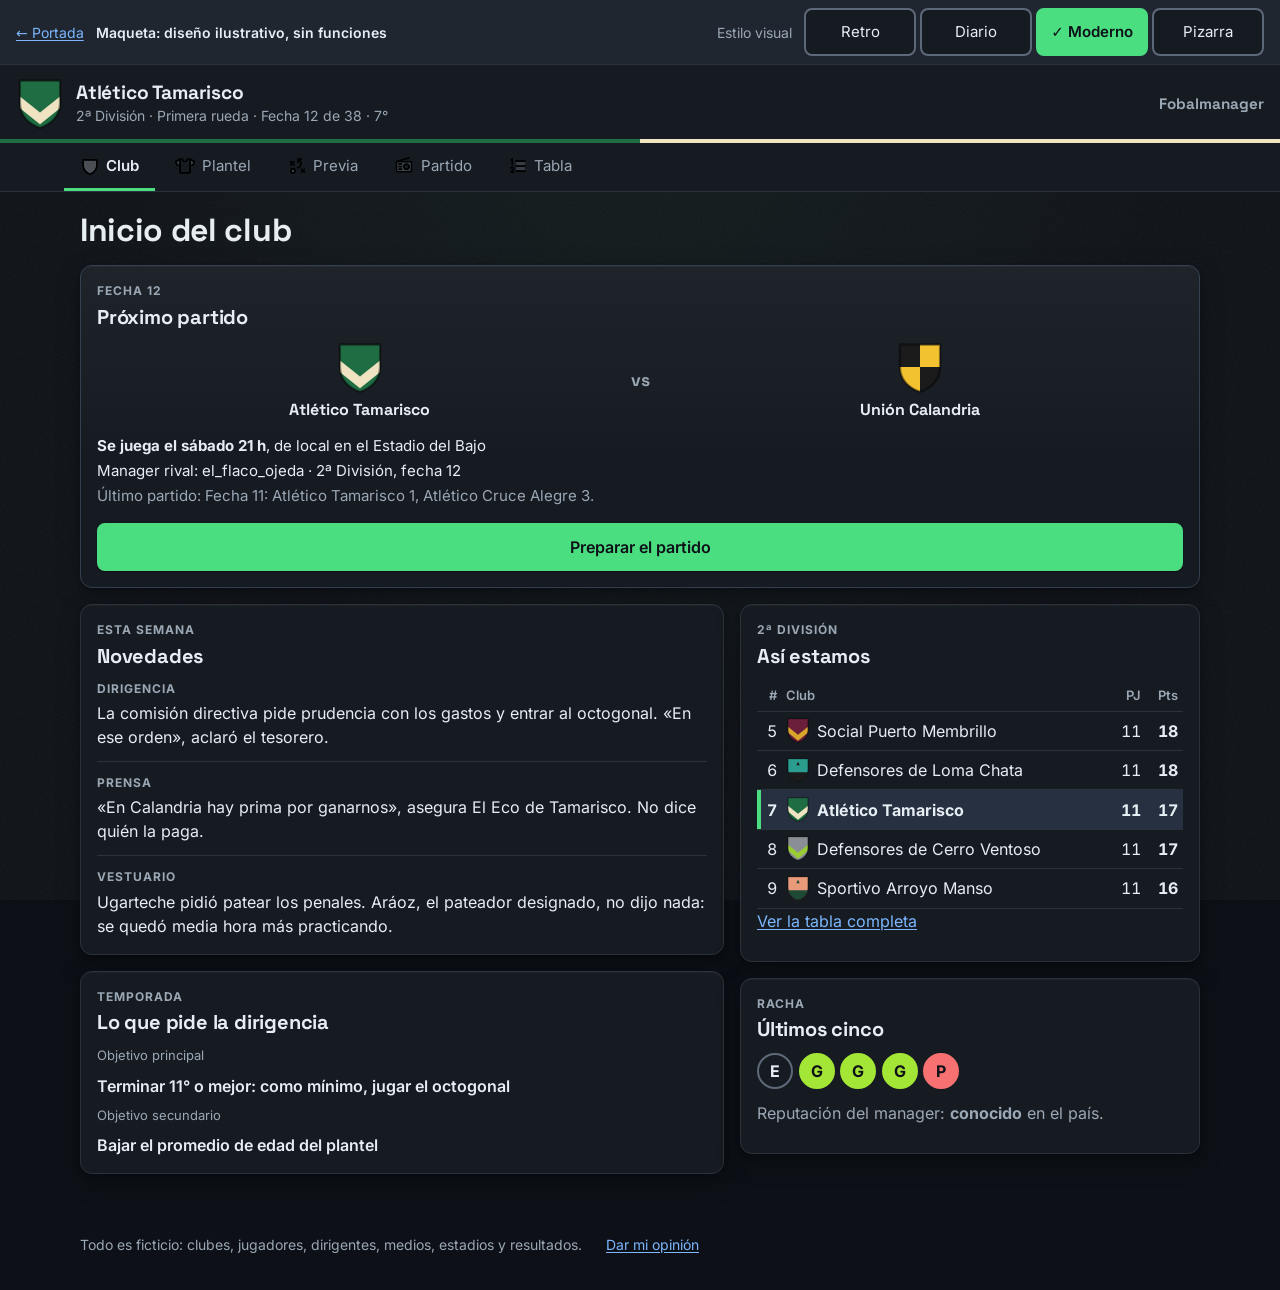
==== commit 6689703b: "Retro toma los colores del club del manager (RN-753) - Variables --identidad-1 y --identidad-2 en :r" ====
--- a/club.html
+++ b/club.html
@@ -1,5 +1,5 @@
 <!doctype html>
-<html lang="es-AR">
+<html lang="es-AR" style="--club-1:#1f6e43;--club-2:#efe3c2">
 <head>
 <meta charset="utf-8">
 <meta name="viewport" content="width=device-width, initial-scale=1, viewport-fit=cover">
@@ -9,7 +9,7 @@
 <link rel="stylesheet" href="css/temas.css">
 <link rel="stylesheet" href="css/base.css">
 </head>
-<body class="club-pantalla" style="--club-1:#1f6e43;--club-2:#efe3c2">
+<body class="club-pantalla">
 <!-- Íconos: Phosphor Icons (MIT), Copyright (c) 2023 Phosphor Icons. Ver LICENCIAS.md --><svg width="0" height="0" style="position:absolute" aria-hidden="true"><symbol id="ph-list-numbers-duotone" viewBox="0 0 256 256"><path d="M216,64V192H104V64Z" class="ic-fondo"/><path d="M224,128a8,8,0,0,1-8,8H104a8,8,0,0,1,0-16H216A8,8,0,0,1,224,128ZM104,72H216a8,8,0,0,0,0-16H104a8,8,0,0,0,0,16ZM216,184H104a8,8,0,0,0,0,16H216a8,8,0,0,0,0-16ZM43.58,55.16,48,52.94V104a8,8,0,0,0,16,0V40a8,8,0,0,0-11.58-7.16l-16,8a8,8,0,0,0,7.16,14.32ZM79.77,156.72a23.73,23.73,0,0,0-9.6-15.95,24.86,24.86,0,0,0-34.11,4.7,23.63,23.63,0,0,0-3.57,6.46,8,8,0,1,0,15,5.47,7.84,7.84,0,0,1,1.18-2.13,8.76,8.76,0,0,1,12-1.59A7.91,7.91,0,0,1,63.93,159a7.64,7.64,0,0,1-1.57,5.78,1,1,0,0,0-.08.11L33.59,203.21A8,8,0,0,0,40,216H72a8,8,0,0,0,0-16H56l19.08-25.53A23.47,23.47,0,0,0,79.77,156.72Z"/></symbol><symbol id="ph-list-numbers-light" viewBox="0 0 256 256"><path d="M222,128a6,6,0,0,1-6,6H104a6,6,0,0,1,0-12H216A6,6,0,0,1,222,128ZM104,70H216a6,6,0,0,0,0-12H104a6,6,0,0,0,0,12ZM216,186H104a6,6,0,0,0,0,12H216a6,6,0,0,0,0-12ZM42.68,53.37,50,49.71V104a6,6,0,0,0,12,0V40a6,6,0,0,0-8.68-5.37l-16,8a6,6,0,0,0,5.36,10.74ZM72,202H52l21.48-28.74A21.5,21.5,0,0,0,77.79,157,21.75,21.75,0,0,0,69,142.38a22.86,22.86,0,0,0-31.35,4.31,22.18,22.18,0,0,0-3.28,5.92,6,6,0,0,0,11.28,4.11,9.87,9.87,0,0,1,1.48-2.67,10.78,10.78,0,0,1,14.78-2,9.89,9.89,0,0,1,4,6.61,9.64,9.64,0,0,1-2,7.28l-.06.09L35.2,204.41A6,6,0,0,0,40,214H72a6,6,0,0,0,0-12Z"/></symbol><symbol id="ph-list-numbers-regular" viewBox="0 0 256 256"><path d="M224,128a8,8,0,0,1-8,8H104a8,8,0,0,1,0-16H216A8,8,0,0,1,224,128ZM104,72H216a8,8,0,0,0,0-16H104a8,8,0,0,0,0,16ZM216,184H104a8,8,0,0,0,0,16H216a8,8,0,0,0,0-16ZM43.58,55.16,48,52.94V104a8,8,0,0,0,16,0V40a8,8,0,0,0-11.58-7.16l-16,8a8,8,0,0,0,7.16,14.32ZM79.77,156.72a23.73,23.73,0,0,0-9.6-15.95,24.86,24.86,0,0,0-34.11,4.7,23.63,23.63,0,0,0-3.57,6.46,8,8,0,1,0,15,5.47,7.84,7.84,0,0,1,1.18-2.13,8.76,8.76,0,0,1,12-1.59A7.91,7.91,0,0,1,63.93,159a7.64,7.64,0,0,1-1.57,5.78,1,1,0,0,0-.08.11L33.59,203.21A8,8,0,0,0,40,216H72a8,8,0,0,0,0-16H56l19.08-25.53A23.47,23.47,0,0,0,79.77,156.72Z"/></symbol><symbol id="ph-radio-duotone" viewBox="0 0 256 256"><path d="M216,72H32V192a8,8,0,0,0,8,8H216a8,8,0,0,0,8-8V80A8,8,0,0,0,216,72Zm-56,96a32,32,0,1,1,32-32A32,32,0,0,1,160,168Z" class="ic-fondo"/><path d="M104,168a8,8,0,0,1-8,8H64a8,8,0,0,1,0-16H96A8,8,0,0,1,104,168Zm-8-40H64a8,8,0,0,0,0,16H96a8,8,0,0,0,0-16Zm0-32H64a8,8,0,0,0,0,16H96a8,8,0,0,0,0-16ZM232,80V192a16,16,0,0,1-16,16H40a16,16,0,0,1-16-16V72a8,8,0,0,1,5.7-7.66l160-48a8,8,0,0,1,4.6,15.33L86.51,64H216A16,16,0,0,1,232,80ZM216,192V80H40V192H216Zm-16-56a40,40,0,1,1-40-40A40,40,0,0,1,200,136Zm-16,0a24,24,0,1,0-24,24A24,24,0,0,0,184,136Z"/></symbol><symbol id="ph-radio-light" viewBox="0 0 256 256"><path d="M102,104a6,6,0,0,1-6,6H64a6,6,0,0,1,0-12H96A6,6,0,0,1,102,104Zm-6,26H64a6,6,0,0,0,0,12H96a6,6,0,0,0,0-12Zm0,32H64a6,6,0,0,0,0,12H96a6,6,0,0,0,0-12ZM230,80V192a14,14,0,0,1-14,14H40a14,14,0,0,1-14-14V72a6,6,0,0,1,4.28-5.75l160-48a6,6,0,0,1,3.44,11.5L72.88,66H216A14,14,0,0,1,230,80Zm-12,0a2,2,0,0,0-2-2H38V192a2,2,0,0,0,2,2H216a2,2,0,0,0,2-2Zm-20,56a38,38,0,1,1-38-38A38,38,0,0,1,198,136Zm-12,0a26,26,0,1,0-26,26A26,26,0,0,0,186,136Z"/></symbol><symbol id="ph-radio-regular" viewBox="0 0 256 256"><path d="M104,168a8,8,0,0,1-8,8H64a8,8,0,0,1,0-16H96A8,8,0,0,1,104,168Zm-8-40H64a8,8,0,0,0,0,16H96a8,8,0,0,0,0-16Zm0-32H64a8,8,0,0,0,0,16H96a8,8,0,0,0,0-16ZM232,80V192a16,16,0,0,1-16,16H40a16,16,0,0,1-16-16V72a8,8,0,0,1,5.7-7.66l160-48a8,8,0,0,1,4.6,15.33L86.51,64H216A16,16,0,0,1,232,80ZM216,192V80H40V192H216Zm-16-56a40,40,0,1,1-40-40A40,40,0,0,1,200,136Zm-16,0a24,24,0,1,0-24,24A24,24,0,0,0,184,136Z"/></symbol><symbol id="ph-shield-duotone" viewBox="0 0 256 256"><path d="M216,56v56c0,96-88,120-88,120S40,208,40,112V56a8,8,0,0,1,8-8H208A8,8,0,0,1,216,56Z" class="ic-fondo"/><path d="M208,40H48A16,16,0,0,0,32,56v56c0,52.72,25.52,84.67,46.93,102.19,23.06,18.86,46,25.27,47,25.53a8,8,0,0,0,4.2,0c1-.26,23.91-6.67,47-25.53C198.48,196.67,224,164.72,224,112V56A16,16,0,0,0,208,40Zm0,72c0,37.07-13.66,67.16-40.6,89.42A129.3,129.3,0,0,1,128,223.62a128.25,128.25,0,0,1-38.92-21.81C61.82,179.51,48,149.3,48,112l0-56,160,0Z"/></symbol><symbol id="ph-shield-light" viewBox="0 0 256 256"><path d="M208,42H48A14,14,0,0,0,34,56v56c0,51.94,25.12,83.4,46.2,100.64,22.73,18.6,45.27,24.89,46.22,25.15a6,6,0,0,0,3.16,0c.95-.26,23.49-6.55,46.22-25.15C196.88,195.4,222,163.94,222,112V56A14,14,0,0,0,208,42Zm2,70c0,37.76-13.94,68.39-41.44,91.06A131.17,131.17,0,0,1,128,225.72a130.94,130.94,0,0,1-40.56-22.66C59.94,180.39,46,149.76,46,112V56a2,2,0,0,1,2-2H208a2,2,0,0,1,2,2Z"/></symbol><symbol id="ph-shield-regular" viewBox="0 0 256 256"><path d="M208,40H48A16,16,0,0,0,32,56v56c0,52.72,25.52,84.67,46.93,102.19,23.06,18.86,46,25.27,47,25.53a8,8,0,0,0,4.2,0c1-.26,23.91-6.67,47-25.53C198.48,196.67,224,164.72,224,112V56A16,16,0,0,0,208,40Zm0,72c0,37.07-13.66,67.16-40.6,89.42A129.3,129.3,0,0,1,128,223.62a128.25,128.25,0,0,1-38.92-21.81C61.82,179.51,48,149.3,48,112l0-56,160,0Z"/></symbol><symbol id="ph-strategy-duotone" viewBox="0 0 256 256"><path d="M104,188a28,28,0,1,1-28-28A28,28,0,0,1,104,188Z" class="ic-fondo"/><path d="M76,152a36,36,0,1,0,36,36A36,36,0,0,0,76,152Zm0,56a20,20,0,1,1,20-20A20,20,0,0,1,76,208ZM42.34,106.34,56.69,92,42.34,77.66A8,8,0,0,1,53.66,66.34L68,80.69,82.34,66.34A8,8,0,0,1,93.66,77.66L79.31,92l14.35,14.34a8,8,0,0,1-11.32,11.32L68,103.31,53.66,117.66a8,8,0,0,1-11.32-11.32Zm187.32,96a8,8,0,0,1-11.32,11.32L204,199.31l-14.34,14.35a8,8,0,0,1-11.32-11.32L192.69,188l-14.35-14.34a8,8,0,0,1,11.32-11.32L204,176.69l14.34-14.35a8,8,0,0,1,11.32,11.32L215.31,188Zm-45.19-89.51c-6.18,22.33-25.32,41.63-46.53,46.93A8.13,8.13,0,0,1,136,160a8,8,0,0,1-1.93-15.76c15.63-3.91,30.35-18.91,35-35.68,3.19-11.5,3.22-29-14.71-46.9L152,59.31V80a8,8,0,0,1-16,0V40a8,8,0,0,1,8-8h40a8,8,0,0,1,0,16H163.31l2.35,2.34C183.9,68.59,190.58,90.78,184.47,112.83Z"/></symbol><symbol id="ph-strategy-light" viewBox="0 0 256 256"><path d="M76,154a34,34,0,1,0,34,34A34,34,0,0,0,76,154Zm0,56a22,22,0,1,1,22-22A22,22,0,0,1,76,210ZM43.76,107.76,59.52,92,43.76,76.24a6,6,0,0,1,8.48-8.48L68,83.52,83.76,67.76a6,6,0,0,1,8.48,8.48L76.48,92l15.76,15.76a6,6,0,1,1-8.48,8.48L68,100.48,52.24,116.24a6,6,0,0,1-8.48-8.48Zm184.48,96a6,6,0,1,1-8.48,8.48L204,196.48l-15.76,15.76a6,6,0,0,1-8.48-8.48L195.52,188l-15.76-15.76a6,6,0,0,1,8.48-8.48L204,179.52l15.76-15.76a6,6,0,0,1,8.48,8.48L212.48,188ZM182.55,112.3c-6,21.66-24.55,40.38-45.09,45.52A6.14,6.14,0,0,1,136,158a6,6,0,0,1-1.46-11.82c16.29-4.07,31.62-19.67,36.44-37.09,3.33-12,3.39-30.24-15.22-48.85L150,54.48V80a6,6,0,0,1-12,0V40a6,6,0,0,1,6-6h40a6,6,0,0,1,0,12H158.48l5.76,5.76C182,69.47,188.45,91,182.55,112.3Z"/></symbol><symbol id="ph-strategy-regular" viewBox="0 0 256 256"><path d="M76,152a36,36,0,1,0,36,36A36,36,0,0,0,76,152Zm0,56a20,20,0,1,1,20-20A20,20,0,0,1,76,208ZM42.34,106.34,56.69,92,42.34,77.66A8,8,0,0,1,53.66,66.34L68,80.69,82.34,66.34A8,8,0,0,1,93.66,77.66L79.31,92l14.35,14.34a8,8,0,0,1-11.32,11.32L68,103.31,53.66,117.66a8,8,0,0,1-11.32-11.32Zm187.32,96a8,8,0,0,1-11.32,11.32L204,199.31l-14.34,14.35a8,8,0,0,1-11.32-11.32L192.69,188l-14.35-14.34a8,8,0,0,1,11.32-11.32L204,176.69l14.34-14.35a8,8,0,0,1,11.32,11.32L215.31,188Zm-45.19-89.51c-6.18,22.33-25.32,41.63-46.53,46.93A8.13,8.13,0,0,1,136,160a8,8,0,0,1-1.93-15.76c15.63-3.91,30.35-18.91,35-35.68,3.19-11.5,3.22-29-14.71-46.9L152,59.31V80a8,8,0,0,1-16,0V40a8,8,0,0,1,8-8h40a8,8,0,0,1,0,16H163.31l2.35,2.34C183.9,68.59,190.58,90.78,184.47,112.83Z"/></symbol><symbol id="ph-t-shirt-duotone" viewBox="0 0 256 256"><path d="M247.11,78.77l-19.27,36.81a8.44,8.44,0,0,1-7.5,4.42H192V40l51.78,28.25A7.81,7.81,0,0,1,247.11,78.77Zm-238.22,0,19.27,36.81a8.44,8.44,0,0,0,7.5,4.42H64V40L12.22,68.25A7.81,7.81,0,0,0,8.89,78.77Z" class="ic-fondo"/><path d="M247.59,61.22,195.83,33A8,8,0,0,0,192,32H160a8,8,0,0,0-8,8,24,24,0,0,1-48,0,8,8,0,0,0-8-8H64a8,8,0,0,0-3.84,1L8.41,61.22A15.76,15.76,0,0,0,1.82,82.48l19.27,36.81A16.37,16.37,0,0,0,35.67,128H56v80a16,16,0,0,0,16,16H184a16,16,0,0,0,16-16V128h20.34a16.37,16.37,0,0,0,14.58-8.71l19.27-36.81A15.76,15.76,0,0,0,247.59,61.22ZM35.67,112a.62.62,0,0,1-.41-.13L16.09,75.26,56,53.48V112ZM184,208H72V48h16.8a40,40,0,0,0,78.38,0H184Zm36.75-96.14a.55.55,0,0,1-.41.14H200V53.48l39.92,21.78Z"/></symbol><symbol id="ph-t-shirt-light" viewBox="0 0 256 256"><path d="M246.64,63,194.87,34.74A5.93,5.93,0,0,0,192,34H160a6,6,0,0,0-6,6,26,26,0,0,1-52,0,6,6,0,0,0-6-6H64a5.93,5.93,0,0,0-2.88.74L9.36,63A13.77,13.77,0,0,0,3.58,81.55l19.28,36.81A14.38,14.38,0,0,0,35.67,126H58v82a14,14,0,0,0,14,14H184a14,14,0,0,0,14-14V126h22.34a14.38,14.38,0,0,0,12.81-7.64l19.28-36.81A13.77,13.77,0,0,0,246.64,63Zm-211,51a2.42,2.42,0,0,1-2.18-1.21L14.21,76a1.82,1.82,0,0,1,.9-2.47L58,50.11V114ZM186,208a2,2,0,0,1-2,2H72a2,2,0,0,1-2-2V46H90.48a38,38,0,0,0,75,0H186Zm55.8-132-19.28,36.8a2.42,2.42,0,0,1-2.18,1.21H198V50.11l42.9,23.4A1.83,1.83,0,0,1,241.79,76Z"/></symbol><symbol id="ph-t-shirt-regular" viewBox="0 0 256 256"><path d="M247.59,61.22,195.83,33A8,8,0,0,0,192,32H160a8,8,0,0,0-8,8,24,24,0,0,1-48,0,8,8,0,0,0-8-8H64a8,8,0,0,0-3.84,1L8.41,61.22A15.76,15.76,0,0,0,1.82,82.48l19.27,36.81A16.37,16.37,0,0,0,35.67,128H56v80a16,16,0,0,0,16,16H184a16,16,0,0,0,16-16V128h20.34a16.37,16.37,0,0,0,14.58-8.71l19.27-36.81A15.76,15.76,0,0,0,247.59,61.22ZM35.67,112a.62.62,0,0,1-.41-.13L16.09,75.26,56,53.48V112ZM184,208H72V48h16.8a40,40,0,0,0,78.38,0H184Zm36.75-96.14a.55.55,0,0,1-.41.14H200V53.48l39.92,21.78Z"/></symbol></svg>
 <div class="barra-maqueta"><p class="aviso"><a href="index.html">← Portada</a><strong>Maqueta: diseño ilustrativo, sin funciones</strong></p><fieldset class="selector-tema"><legend>Estilo visual</legend><label><input type="radio" name="tema" value="retro">Retro</label><label><input type="radio" name="tema" value="diario">Diario</label><label><input type="radio" name="tema" value="moderno">Moderno</label><label><input type="radio" name="tema" value="pizarra">Pizarra</label></fieldset></div>
 <header class="club" style="--club-1:#1f6e43;--club-2:#efe3c2"><svg class="escudo" viewBox="0 0 40 46" role="img" aria-label="Escudo de Atlético Tamarisco"><clipPath id="e14"><path d="M3 3h34v19c0 11-8 18-17 21C11 40 3 33 3 22z"/></clipPath><g clip-path="url(#e14)"><rect width="40" height="46" fill="#1f6e43"/><path d="M0 14 20 30 40 14v10L20 40 0 24z" fill="#efe3c2"/></g><path d="M3 3h34v19c0 11-8 18-17 21C11 40 3 33 3 22z" fill="none" stroke="#000" stroke-opacity=".45" stroke-width="2"/></svg><div><p class="nombre">Atlético Tamarisco</p><p class="contexto"><span class="nw">2ª División ·</span> <span class="nw">Primera rueda ·</span> <span class="nw">Fecha 12 de 38 ·</span> <span class="nw">7°</span></p></div><a class="marca" href="index.html">Fobalmanager</a></header><nav class="pantallas" aria-label="Pantallas de la maqueta"><ul><li><a href="club.html" aria-current="page"><svg class="icono" viewBox="0 0 256 256" aria-hidden="true" focusable="false"><use class="ic-duotone" href="#ph-shield-duotone"/><use class="ic-light" href="#ph-shield-light"/><use class="ic-regular" href="#ph-shield-regular"/></svg><span>Club</span></a></li><li><a href="plantel.html"><svg class="icono" viewBox="0 0 256 256" aria-hidden="true" focusable="false"><use class="ic-duotone" href="#ph-t-shirt-duotone"/><use class="ic-light" href="#ph-t-shirt-light"/><use class="ic-regular" href="#ph-t-shirt-regular"/></svg><span>Plantel</span></a></li><li><a href="previa.html"><svg class="icono" viewBox="0 0 256 256" aria-hidden="true" focusable="false"><use class="ic-duotone" href="#ph-strategy-duotone"/><use class="ic-light" href="#ph-strategy-light"/><use class="ic-regular" href="#ph-strategy-regular"/></svg><span>Previa</span></a></li><li><a href="partido.html"><svg class="icono" viewBox="0 0 256 256" aria-hidden="true" focusable="false"><use class="ic-duotone" href="#ph-radio-duotone"/><use class="ic-light" href="#ph-radio-light"/><use class="ic-regular" href="#ph-radio-regular"/></svg><span>Partido</span></a></li><li><a href="tabla.html"><svg class="icono" viewBox="0 0 256 256" aria-hidden="true" focusable="false"><use class="ic-duotone" href="#ph-list-numbers-duotone"/><use class="ic-light" href="#ph-list-numbers-light"/><use class="ic-regular" href="#ph-list-numbers-regular"/></svg><span>Tabla</span></a></li></ul></nav>
--- a/css/temas.css
+++ b/css/temas.css
@@ -19,6 +19,11 @@
   --t-32: 2rem;
   --lh-titulo: 1.15;
   --lh-cuerpo: 1.5;
+
+  /* Colores de identidad: los del club del manager (--club-1 y --club-2, en <html>). Sin club, turquesa y naranja
+     de época. Cada tema puede derivar de acá su paleta; hoy lo hace Retro. */
+  --identidad-1: var(--club-1, #16a6a0);
+  --identidad-2: var(--club-2, #ff8a1f);
 
   /* Granos finos (SVG con ruido) para texturas: oscuro sobre fondos claros, claro sobre fondos oscuros. */
   --grano-oscuro: url("data:image/svg+xml,%3Csvg xmlns='http://www.w3.org/2000/svg' width='180' height='180'%3E%3Cfilter id='n'%3E%3CfeTurbulence type='fractalNoise' baseFrequency='.85' numOctaves='2' stitchTiles='stitch'/%3E%3CfeColorMatrix values='0 0 0 0 0.1 0 0 0 0 0.08 0 0 0 0 0.05 0 0 0 .07 0'/%3E%3C/filter%3E%3Crect width='100%25' height='100%25' filter='url(%23n)'/%3E%3C/svg%3E");
@@ -163,40 +168,62 @@
   --vol-bisel: 1px;
 }
 
-/* Retro: un manager de PC de 1996 a 2000. Azul rey y dorado propios, biselados, brillos y colores saturados.
-   Sin marco de ventana de sistema ni la combinación gris con azul marino (criterio de legal). */
+/* Retro: un manager de PC de 1996 a 2000. Biselados, brillos y colores saturados, con la paleta tomada de los
+   colores de identidad (RN-753): la base (--r-0 a --r-10) sale de --identidad-1 y el acento (--a-*), de
+   --identidad-2. Cada paso conserva la luminosidad de la escalera original, para que el contraste no dependa del
+   club. Sin marco de ventana de sistema ni la combinación gris con azul marino (criterio de legal). */
 [data-tema='retro'] {
+  /* Respaldo: valor por defecto ya calculado, para navegadores sin color relativo. */
+  --r-0: #001513;
+  --r-1: #001f1d;
+  --r-2: #002e2c;
+  --r-3: #004845;
+  --r-4: #005a56;
+  --r-5: #006c68;
+  --r-6: #007d77;
+  --r-7: #01a09a;
+  --r-8: #48bbb5;
+  --r-9: #b5dedb;
+  --r-10: #c6e6e4;
+  --a-luz: #f0c2a3;
+  --a-claro: #fdb481;
+  --a-alto: #ff9936;
+  --a: #ff8e26;
+  --a-medio: #f88411;
+  --a-bajo: #eb7800;
+  --a-sombra: #b04100;
+  --a-oscuro: #650000;
   color-scheme: dark;
-  --c-fondo: #0a1433;
-  --c-superficie: #1f3270;
-  --c-superficie-2: #2a4190;
+  --c-fondo: var(--r-1);
+  --c-superficie: var(--r-3);
+  --c-superficie-2: var(--r-4);
   --c-texto: #ffffff;
-  --c-texto-suave: #c9d4f2;
-  --c-acento: #ffd400;
-  --c-sobre-acento: #0a1433;
+  --c-texto-suave: var(--r-9);
+  --c-acento: var(--a);
+  --c-sobre-acento: var(--r-1);
   --c-acento-2: #7fdcff;
   --c-gol: #39e75f;
   --c-amarilla: #ffd400;
   --c-roja: #ff6b6b;
-  --c-etq-gol-tx: #0a1433;
+  --c-etq-gol-tx: var(--r-1);
   --c-etq-gol-bg: #39e75f;
-  --c-etq-amarilla-tx: #0a1433;
+  --c-etq-amarilla-tx: var(--r-1);
   --c-etq-amarilla-bg: #ffd400;
-  --c-etq-roja-tx: #0a1433;
+  --c-etq-roja-tx: var(--r-1);
   --c-etq-roja-bg: #ff6b6b;
-  --c-etq-otra-tx: #0a1433;
+  --c-etq-otra-tx: var(--r-1);
   --c-etq-otra-bg: #7fdcff;
-  --c-borde: #3a52a8;
-  --c-borde-control: #8fa3e8;
+  --c-borde: var(--r-5);
+  --c-borde-control: var(--r-8);
   --c-foco: #ffffff;
   --c-zona-ascenso: #39e75f;
   --c-zona-octogonal: #c79bff;
   --c-zona-descenso: #ff6b6b;
   --c-boton-principal-bg: var(--c-acento);
   --c-boton-principal-tx: var(--c-sobre-acento);
-  --c-fila-mia: #34509f;
+  --c-fila-mia: var(--r-5);
   --c-alerta-bg: #ff6b6b;
-  --c-alerta-tx: #0a1433;
+  --c-alerta-tx: var(--r-1);
 
   --f-titular: 'Russo One', 'Arial Black', sans-serif;
   --f-cuerpo: 'PT Sans', 'Trebuchet MS', sans-serif;
@@ -214,26 +241,26 @@
   --borde-ancho: 1px;
   --borde-estilo: solid;
   --regla-seccion: none;
-  --sombra-1: inset 1px 1px 0 #6f86d6, inset -1px -1px 0 #060c24, 3px 3px 0 rgb(0 0 0 / 0.45);
+  --sombra-1: inset 1px 1px 0 var(--r-7), inset -1px -1px 0 var(--r-0), 3px 3px 0 rgb(0 0 0 / 0.45);
   --titulo-sombra: 2px 2px 0 rgb(0 0 0 / 0.55);
   --sombra-2:
-    inset 1px 1px 0 #6f86d6, inset 2px 2px 0 #4a62b8, inset -1px -1px 0 #060c24, inset -2px -2px 0 #0f1c4d,
+    inset 1px 1px 0 var(--r-7), inset 2px 2px 0 var(--r-6), inset -1px -1px 0 var(--r-0), inset -2px -2px 0 var(--r-2),
     4px 4px 0 rgb(0 0 0 / 0.45);
   --sombra-3:
-    inset 1px 1px 0 #8aa0ea, inset 2px 2px 0 #5a72c8, inset -1px -1px 0 #060c24, inset -2px -2px 0 #0f1c4d,
+    inset 1px 1px 0 var(--r-8), inset 2px 2px 0 var(--r-6), inset -1px -1px 0 var(--r-0), inset -2px -2px 0 var(--r-2),
     6px 6px 0 rgb(0 0 0 / 0.5);
   --sombra-tarjeta: var(--sombra-2);
   --sombra-control: inset 1px 1px 0 rgb(255 255 255 / 0.45), inset -1px -1px 0 rgb(0 0 0 / 0.55);
   --textura-fondo:
-    linear-gradient(180deg, rgb(63 208 255 / 0.08), transparent 35%),
+    linear-gradient(180deg, color-mix(in srgb, var(--r-8) 12%, transparent), transparent 35%),
     repeating-linear-gradient(45deg, rgb(255 255 255 / 0.022) 0 2px, transparent 2px 7px);
   --textura-destacada: linear-gradient(180deg, rgb(255 255 255 / 0.12), rgb(255 255 255 / 0.02) 45%, transparent 55%);
-  --borde-destacada: #ffd400;
+  --borde-destacada: var(--a);
 
   --boton-mayus: uppercase;
   --boton-adorno-antes: '';
   --boton-adorno-despues: '';
-  --volanta-color: #ffd400;
+  --volanta-color: var(--a);
   --volanta-mayus: uppercase;
   --volanta-prefijo: '';
   --volanta-espaciado: 0.06em;
@@ -242,28 +269,28 @@
   --ic-duotone: inline;
   --ic-light: none;
   --ic-regular: none;
-  --ic-color: #0a1433;
+  --ic-color: var(--r-1);
   --ic-relleno: #ffffff;
   --ic-relleno-opacidad: 0.85;
   --ic-placa-bg:
     linear-gradient(180deg, rgb(255 255 255 / 0.25), rgb(255 255 255 / 0.04) 48%, transparent 52%),
-    linear-gradient(180deg, #ffe45c, #ffc400);
-  --ic-placa-borde: 1px solid #5c4a00;
-  --ic-placa-sombra: inset 1px 1px 0 #fff6c2, inset -2px -2px 0 #a68a00, 2px 2px 0 rgb(0 0 0 / 0.45);
+    linear-gradient(180deg, var(--a-alto), var(--a-medio));
+  --ic-placa-borde: 1px solid var(--a-oscuro);
+  --ic-placa-sombra: inset 1px 1px 0 var(--a-luz), inset -2px -2px 0 var(--a-sombra), 2px 2px 0 rgb(0 0 0 / 0.45);
   --ic-placa-radio: 4px;
 
-  --rotulo-bg: linear-gradient(180deg, #2a4190, #1f3270);
+  --rotulo-bg: linear-gradient(180deg, var(--r-4), var(--r-3));
   --rotulo-tx: #ffffff;
-  --rotulo-estado: #d6def6;
-  --rotulo-borde: 1px solid #0a1433;
+  --rotulo-estado: var(--r-10);
+  --rotulo-borde: 1px solid var(--r-1);
   --rotulo-radio: 3px;
   --rotulo-fuente: var(--f-titular);
   --rotulo-mayus: none;
 
-  --esc-pared: linear-gradient(180deg, #2a4190, #1f3270);
+  --esc-pared: linear-gradient(180deg, var(--r-4), var(--r-3));
   --esc-pared-textura: repeating-linear-gradient(90deg, rgb(255 255 255 / 0.04) 0 2px, transparent 2px 22px);
-  --esc-zocalo: #0f1c4d;
-  --esc-piso: linear-gradient(180deg, #14205a, #0d1640);
+  --esc-zocalo: var(--r-2);
+  --esc-piso: linear-gradient(180deg, var(--r-2), var(--r-1));
   --esc-escritorio: linear-gradient(180deg, #b8742f, #8a5520);
   --esc-escritorio-textura:
     linear-gradient(180deg, rgb(255 255 255 / 0.22), transparent 30%),
@@ -284,13 +311,13 @@
 
   --cartel-bg: var(--c-superficie);
   --cartel-tx: #ffffff;
-  --cartel-borde: 1px solid #0a1433;
+  --cartel-borde: 1px solid var(--r-1);
   --cartel-cinta: transparent;
-  --cartel-suave: #c9d4f2;
-  --cartel-volanta: #ffd400;
-
-  --nivel-debil: #5d73c4;
-  --nivel-fuerte: #ffe45c;
+  --cartel-suave: var(--r-9);
+  --cartel-volanta: var(--a);
+
+  --nivel-debil: var(--r-6);
+  --nivel-fuerte: var(--a-alto);
   --nivel-vacio: rgb(255 255 255 / 0.12);
 
   --marco-tabla-relleno: 0;
@@ -299,15 +326,39 @@
   --marco-tabla-interior: none;
   --marco-tabla-repisa: 0;
 
-  --vol-cara: linear-gradient(180deg, #fff09a 0%, #ffd400 48%, #f2b800 52%, #ffc400 100%);
-  --vol-tx: #0a1433;
-  --vol-luz: #fff6c2;
-  --vol-sombra: #a68a00;
-  --vol-base: #5c4a00;
+  --vol-cara: linear-gradient(180deg, var(--a-claro) 0%, var(--a) 48%, var(--a-bajo) 52%, var(--a-medio) 100%);
+  --vol-tx: var(--r-1);
+  --vol-luz: var(--a-luz);
+  --vol-sombra: var(--a-sombra);
+  --vol-base: var(--a-oscuro);
   --vol-dx: 0px;
   --vol-prof: 4px;
   --vol-radio: 4px;
   --vol-bisel: 2px;
+}
+
+@supports (color: oklch(from red l c h)) {
+  [data-tema='retro'] {
+    --r-0: oklch(from var(--identidad-1) 0.165 min(c, 0.051) h);
+    --r-1: oklch(from var(--identidad-1) 0.203 min(c, 0.063) h);
+    --r-2: oklch(from var(--identidad-1) 0.250 min(c, 0.092) h);
+    --r-3: oklch(from var(--identidad-1) 0.340 min(c, 0.110) h);
+    --r-4: oklch(from var(--identidad-1) 0.405 min(c, 0.134) h);
+    --r-5: oklch(from var(--identidad-1) 0.468 min(c, 0.141) h);
+    --r-6: oklch(from var(--identidad-1) 0.521 min(c, 0.138) h);
+    --r-7: oklch(from var(--identidad-1) 0.637 min(c, 0.123) h);
+    --r-8: oklch(from var(--identidad-1) 0.727 min(c, 0.103) h);
+    --r-9: oklch(from var(--identidad-1) 0.871 min(c, 0.043) h);
+    --r-10: oklch(from var(--identidad-1) 0.902 min(c, 0.034) h);
+    --a-luz: oklch(from var(--identidad-2) min(1, calc(clamp(0.76, l, 0.9) + 0.087)) min(c, 0.067) h);
+    --a-claro: oklch(from var(--identidad-2) min(1, calc(clamp(0.76, l, 0.9) + 0.067)) min(c, 0.108) h);
+    --a-alto: oklch(from var(--identidad-2) min(1, calc(clamp(0.76, l, 0.9) + 0.036)) c h);
+    --a: oklch(from var(--identidad-2) clamp(0.76, l, 0.9) c h);
+    --a-medio: oklch(from var(--identidad-2) min(1, calc(clamp(0.76, l, 0.9) - 0.031)) c h);
+    --a-bajo: oklch(from var(--identidad-2) min(1, calc(clamp(0.76, l, 0.9) - 0.068)) c h);
+    --a-sombra: oklch(from var(--identidad-2) min(1, calc(clamp(0.76, l, 0.9) - 0.240)) c h);
+    --a-oscuro: oklch(from var(--identidad-2) min(1, calc(clamp(0.76, l, 0.9) - 0.465)) c h);
+  }
 }
 
 [data-tema='diario'] {
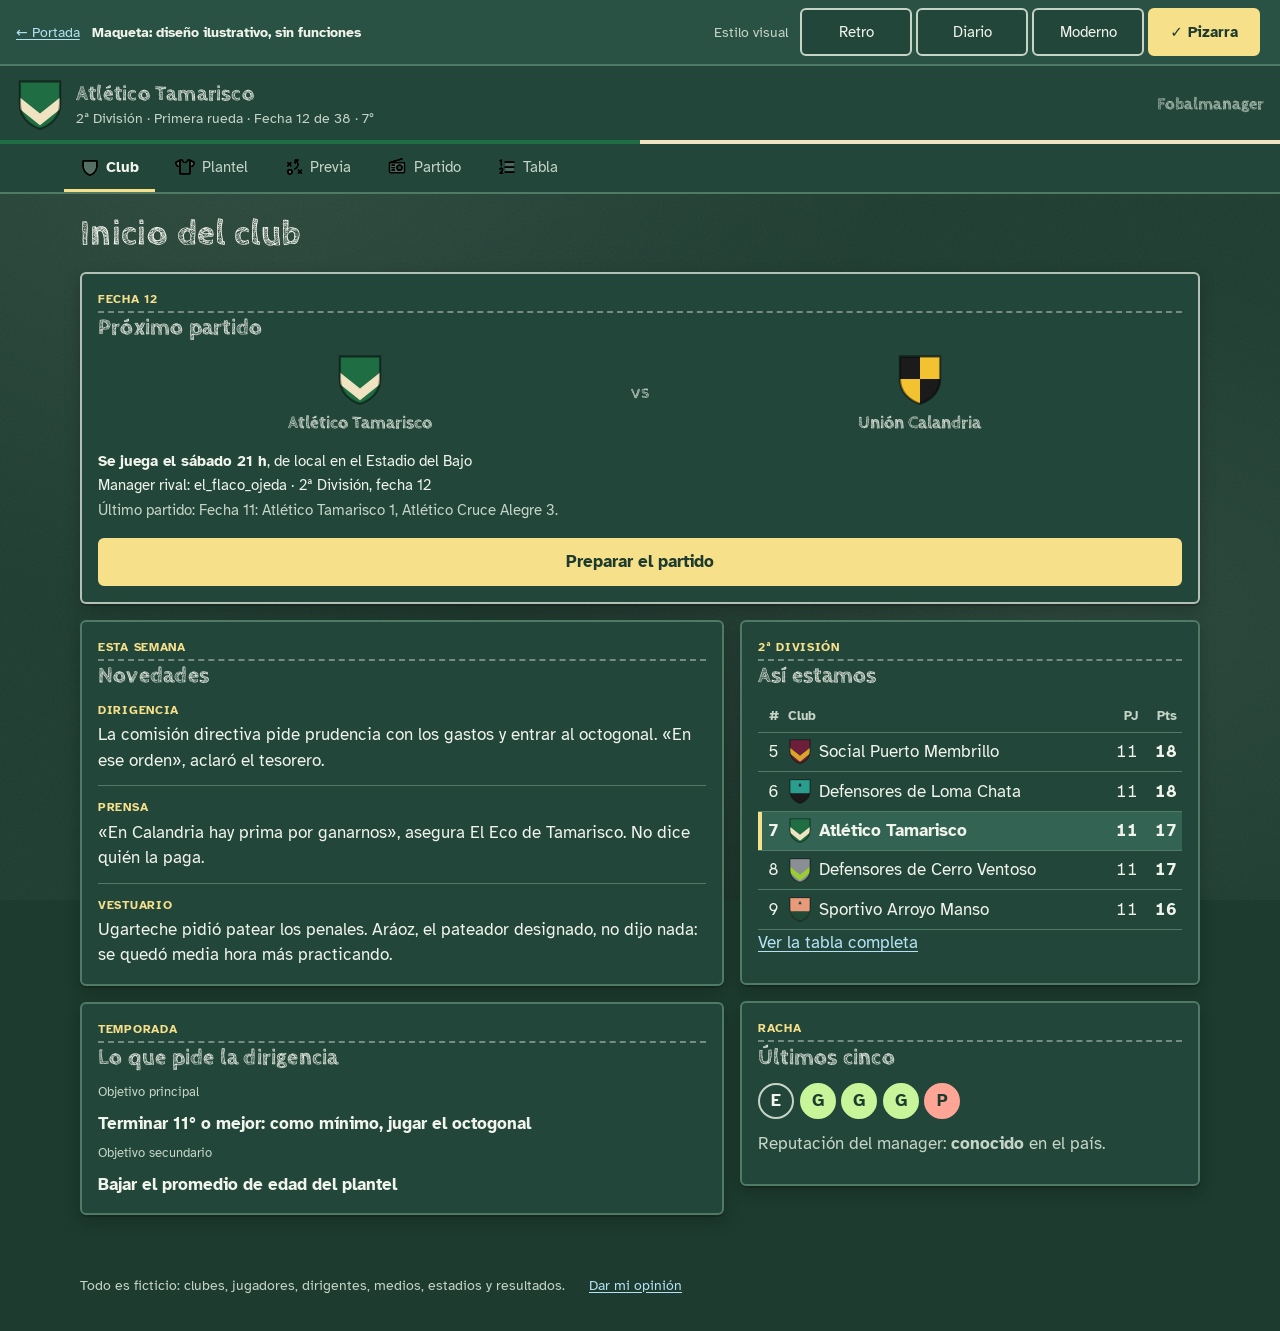
==== commit 992cd7b1: "Colores del club: orden automático e "Invertir colores del club" (RN-754) - El generador ordena los " ====
--- a/club.html
+++ b/club.html
@@ -1,17 +1,17 @@
 <!doctype html>
-<html lang="es-AR" style="--club-1:#1f6e43;--club-2:#efe3c2">
+<html lang="es-AR" style="--club-1:#1f6e43;--club-2:#efe3c2;--club-base:#1f6e43;--club-acento:#efe3c2">
 <head>
 <meta charset="utf-8">
 <meta name="viewport" content="width=device-width, initial-scale=1, viewport-fit=cover">
 <title>Inicio del club · Fobalmanager (maqueta)</title>
 <meta name="description" content="Maqueta visual de Fobalmanager, un manager de fútbol en el navegador. Diseño ilustrativo, sin funciones.">
-<script>(function(){var T=["retro", "diario", "moderno", "pizarra"],F={"retro": "css/fuentes-retro.css", "diario": "css/fuentes-diario.css", "moderno": "css/fuentes-moderno.css", "pizarra": "css/fuentes-pizarra.css"},t=null;try{var q=new URLSearchParams(location.search).get("tema");if(T.indexOf(q)>=0){t=q;localStorage.setItem("fm-tema",q)}else{t=localStorage.getItem("fm-tema")}}catch(x){}if(T.indexOf(t)<0){t=T[Math.floor(Math.random()*T.length)];try{localStorage.setItem("fm-tema",t)}catch(x){}}document.documentElement.dataset.tema=t;var c={};window.fmFuentes=function(k){if(c[k])return;c[k]=1;var l=document.createElement("link");l.rel="stylesheet";l.href=F[k];document.head.appendChild(l)};window.fmFuentes(t)})();</script>
+<script>(function(){var T=["retro", "diario", "moderno", "pizarra"],F={"retro": "css/fuentes-retro.css", "diario": "css/fuentes-diario.css", "moderno": "css/fuentes-moderno.css", "pizarra": "css/fuentes-pizarra.css"},t=null;try{var q=new URLSearchParams(location.search).get("tema");if(T.indexOf(q)>=0){t=q;localStorage.setItem("fm-tema",q)}else{t=localStorage.getItem("fm-tema")}}catch(x){}if(T.indexOf(t)<0){t=T[Math.floor(Math.random()*T.length)];try{localStorage.setItem("fm-tema",t)}catch(x){}}document.documentElement.dataset.tema=t;var c={};try{if(localStorage.getItem("fm-invertir-club")==="1")document.documentElement.dataset.invertirClub=""}catch(x){}window.fmFuentes=function(k){if(c[k])return;c[k]=1;var l=document.createElement("link");l.rel="stylesheet";l.href=F[k];document.head.appendChild(l)};window.fmFuentes(t)})();</script>
 <link rel="stylesheet" href="css/temas.css">
 <link rel="stylesheet" href="css/base.css">
 </head>
 <body class="club-pantalla">
 <!-- Íconos: Phosphor Icons (MIT), Copyright (c) 2023 Phosphor Icons. Ver LICENCIAS.md --><svg width="0" height="0" style="position:absolute" aria-hidden="true"><symbol id="ph-list-numbers-duotone" viewBox="0 0 256 256"><path d="M216,64V192H104V64Z" class="ic-fondo"/><path d="M224,128a8,8,0,0,1-8,8H104a8,8,0,0,1,0-16H216A8,8,0,0,1,224,128ZM104,72H216a8,8,0,0,0,0-16H104a8,8,0,0,0,0,16ZM216,184H104a8,8,0,0,0,0,16H216a8,8,0,0,0,0-16ZM43.58,55.16,48,52.94V104a8,8,0,0,0,16,0V40a8,8,0,0,0-11.58-7.16l-16,8a8,8,0,0,0,7.16,14.32ZM79.77,156.72a23.73,23.73,0,0,0-9.6-15.95,24.86,24.86,0,0,0-34.11,4.7,23.63,23.63,0,0,0-3.57,6.46,8,8,0,1,0,15,5.47,7.84,7.84,0,0,1,1.18-2.13,8.76,8.76,0,0,1,12-1.59A7.91,7.91,0,0,1,63.93,159a7.64,7.64,0,0,1-1.57,5.78,1,1,0,0,0-.08.11L33.59,203.21A8,8,0,0,0,40,216H72a8,8,0,0,0,0-16H56l19.08-25.53A23.47,23.47,0,0,0,79.77,156.72Z"/></symbol><symbol id="ph-list-numbers-light" viewBox="0 0 256 256"><path d="M222,128a6,6,0,0,1-6,6H104a6,6,0,0,1,0-12H216A6,6,0,0,1,222,128ZM104,70H216a6,6,0,0,0,0-12H104a6,6,0,0,0,0,12ZM216,186H104a6,6,0,0,0,0,12H216a6,6,0,0,0,0-12ZM42.68,53.37,50,49.71V104a6,6,0,0,0,12,0V40a6,6,0,0,0-8.68-5.37l-16,8a6,6,0,0,0,5.36,10.74ZM72,202H52l21.48-28.74A21.5,21.5,0,0,0,77.79,157,21.75,21.75,0,0,0,69,142.38a22.86,22.86,0,0,0-31.35,4.31,22.18,22.18,0,0,0-3.28,5.92,6,6,0,0,0,11.28,4.11,9.87,9.87,0,0,1,1.48-2.67,10.78,10.78,0,0,1,14.78-2,9.89,9.89,0,0,1,4,6.61,9.64,9.64,0,0,1-2,7.28l-.06.09L35.2,204.41A6,6,0,0,0,40,214H72a6,6,0,0,0,0-12Z"/></symbol><symbol id="ph-list-numbers-regular" viewBox="0 0 256 256"><path d="M224,128a8,8,0,0,1-8,8H104a8,8,0,0,1,0-16H216A8,8,0,0,1,224,128ZM104,72H216a8,8,0,0,0,0-16H104a8,8,0,0,0,0,16ZM216,184H104a8,8,0,0,0,0,16H216a8,8,0,0,0,0-16ZM43.58,55.16,48,52.94V104a8,8,0,0,0,16,0V40a8,8,0,0,0-11.58-7.16l-16,8a8,8,0,0,0,7.16,14.32ZM79.77,156.72a23.73,23.73,0,0,0-9.6-15.95,24.86,24.86,0,0,0-34.11,4.7,23.63,23.63,0,0,0-3.57,6.46,8,8,0,1,0,15,5.47,7.84,7.84,0,0,1,1.18-2.13,8.76,8.76,0,0,1,12-1.59A7.91,7.91,0,0,1,63.93,159a7.64,7.64,0,0,1-1.57,5.78,1,1,0,0,0-.08.11L33.59,203.21A8,8,0,0,0,40,216H72a8,8,0,0,0,0-16H56l19.08-25.53A23.47,23.47,0,0,0,79.77,156.72Z"/></symbol><symbol id="ph-radio-duotone" viewBox="0 0 256 256"><path d="M216,72H32V192a8,8,0,0,0,8,8H216a8,8,0,0,0,8-8V80A8,8,0,0,0,216,72Zm-56,96a32,32,0,1,1,32-32A32,32,0,0,1,160,168Z" class="ic-fondo"/><path d="M104,168a8,8,0,0,1-8,8H64a8,8,0,0,1,0-16H96A8,8,0,0,1,104,168Zm-8-40H64a8,8,0,0,0,0,16H96a8,8,0,0,0,0-16Zm0-32H64a8,8,0,0,0,0,16H96a8,8,0,0,0,0-16ZM232,80V192a16,16,0,0,1-16,16H40a16,16,0,0,1-16-16V72a8,8,0,0,1,5.7-7.66l160-48a8,8,0,0,1,4.6,15.33L86.51,64H216A16,16,0,0,1,232,80ZM216,192V80H40V192H216Zm-16-56a40,40,0,1,1-40-40A40,40,0,0,1,200,136Zm-16,0a24,24,0,1,0-24,24A24,24,0,0,0,184,136Z"/></symbol><symbol id="ph-radio-light" viewBox="0 0 256 256"><path d="M102,104a6,6,0,0,1-6,6H64a6,6,0,0,1,0-12H96A6,6,0,0,1,102,104Zm-6,26H64a6,6,0,0,0,0,12H96a6,6,0,0,0,0-12Zm0,32H64a6,6,0,0,0,0,12H96a6,6,0,0,0,0-12ZM230,80V192a14,14,0,0,1-14,14H40a14,14,0,0,1-14-14V72a6,6,0,0,1,4.28-5.75l160-48a6,6,0,0,1,3.44,11.5L72.88,66H216A14,14,0,0,1,230,80Zm-12,0a2,2,0,0,0-2-2H38V192a2,2,0,0,0,2,2H216a2,2,0,0,0,2-2Zm-20,56a38,38,0,1,1-38-38A38,38,0,0,1,198,136Zm-12,0a26,26,0,1,0-26,26A26,26,0,0,0,186,136Z"/></symbol><symbol id="ph-radio-regular" viewBox="0 0 256 256"><path d="M104,168a8,8,0,0,1-8,8H64a8,8,0,0,1,0-16H96A8,8,0,0,1,104,168Zm-8-40H64a8,8,0,0,0,0,16H96a8,8,0,0,0,0-16Zm0-32H64a8,8,0,0,0,0,16H96a8,8,0,0,0,0-16ZM232,80V192a16,16,0,0,1-16,16H40a16,16,0,0,1-16-16V72a8,8,0,0,1,5.7-7.66l160-48a8,8,0,0,1,4.6,15.33L86.51,64H216A16,16,0,0,1,232,80ZM216,192V80H40V192H216Zm-16-56a40,40,0,1,1-40-40A40,40,0,0,1,200,136Zm-16,0a24,24,0,1,0-24,24A24,24,0,0,0,184,136Z"/></symbol><symbol id="ph-shield-duotone" viewBox="0 0 256 256"><path d="M216,56v56c0,96-88,120-88,120S40,208,40,112V56a8,8,0,0,1,8-8H208A8,8,0,0,1,216,56Z" class="ic-fondo"/><path d="M208,40H48A16,16,0,0,0,32,56v56c0,52.72,25.52,84.67,46.93,102.19,23.06,18.86,46,25.27,47,25.53a8,8,0,0,0,4.2,0c1-.26,23.91-6.67,47-25.53C198.48,196.67,224,164.72,224,112V56A16,16,0,0,0,208,40Zm0,72c0,37.07-13.66,67.16-40.6,89.42A129.3,129.3,0,0,1,128,223.62a128.25,128.25,0,0,1-38.92-21.81C61.82,179.51,48,149.3,48,112l0-56,160,0Z"/></symbol><symbol id="ph-shield-light" viewBox="0 0 256 256"><path d="M208,42H48A14,14,0,0,0,34,56v56c0,51.94,25.12,83.4,46.2,100.64,22.73,18.6,45.27,24.89,46.22,25.15a6,6,0,0,0,3.16,0c.95-.26,23.49-6.55,46.22-25.15C196.88,195.4,222,163.94,222,112V56A14,14,0,0,0,208,42Zm2,70c0,37.76-13.94,68.39-41.44,91.06A131.17,131.17,0,0,1,128,225.72a130.94,130.94,0,0,1-40.56-22.66C59.94,180.39,46,149.76,46,112V56a2,2,0,0,1,2-2H208a2,2,0,0,1,2,2Z"/></symbol><symbol id="ph-shield-regular" viewBox="0 0 256 256"><path d="M208,40H48A16,16,0,0,0,32,56v56c0,52.72,25.52,84.67,46.93,102.19,23.06,18.86,46,25.27,47,25.53a8,8,0,0,0,4.2,0c1-.26,23.91-6.67,47-25.53C198.48,196.67,224,164.72,224,112V56A16,16,0,0,0,208,40Zm0,72c0,37.07-13.66,67.16-40.6,89.42A129.3,129.3,0,0,1,128,223.62a128.25,128.25,0,0,1-38.92-21.81C61.82,179.51,48,149.3,48,112l0-56,160,0Z"/></symbol><symbol id="ph-strategy-duotone" viewBox="0 0 256 256"><path d="M104,188a28,28,0,1,1-28-28A28,28,0,0,1,104,188Z" class="ic-fondo"/><path d="M76,152a36,36,0,1,0,36,36A36,36,0,0,0,76,152Zm0,56a20,20,0,1,1,20-20A20,20,0,0,1,76,208ZM42.34,106.34,56.69,92,42.34,77.66A8,8,0,0,1,53.66,66.34L68,80.69,82.34,66.34A8,8,0,0,1,93.66,77.66L79.31,92l14.35,14.34a8,8,0,0,1-11.32,11.32L68,103.31,53.66,117.66a8,8,0,0,1-11.32-11.32Zm187.32,96a8,8,0,0,1-11.32,11.32L204,199.31l-14.34,14.35a8,8,0,0,1-11.32-11.32L192.69,188l-14.35-14.34a8,8,0,0,1,11.32-11.32L204,176.69l14.34-14.35a8,8,0,0,1,11.32,11.32L215.31,188Zm-45.19-89.51c-6.18,22.33-25.32,41.63-46.53,46.93A8.13,8.13,0,0,1,136,160a8,8,0,0,1-1.93-15.76c15.63-3.91,30.35-18.91,35-35.68,3.19-11.5,3.22-29-14.71-46.9L152,59.31V80a8,8,0,0,1-16,0V40a8,8,0,0,1,8-8h40a8,8,0,0,1,0,16H163.31l2.35,2.34C183.9,68.59,190.58,90.78,184.47,112.83Z"/></symbol><symbol id="ph-strategy-light" viewBox="0 0 256 256"><path d="M76,154a34,34,0,1,0,34,34A34,34,0,0,0,76,154Zm0,56a22,22,0,1,1,22-22A22,22,0,0,1,76,210ZM43.76,107.76,59.52,92,43.76,76.24a6,6,0,0,1,8.48-8.48L68,83.52,83.76,67.76a6,6,0,0,1,8.48,8.48L76.48,92l15.76,15.76a6,6,0,1,1-8.48,8.48L68,100.48,52.24,116.24a6,6,0,0,1-8.48-8.48Zm184.48,96a6,6,0,1,1-8.48,8.48L204,196.48l-15.76,15.76a6,6,0,0,1-8.48-8.48L195.52,188l-15.76-15.76a6,6,0,0,1,8.48-8.48L204,179.52l15.76-15.76a6,6,0,0,1,8.48,8.48L212.48,188ZM182.55,112.3c-6,21.66-24.55,40.38-45.09,45.52A6.14,6.14,0,0,1,136,158a6,6,0,0,1-1.46-11.82c16.29-4.07,31.62-19.67,36.44-37.09,3.33-12,3.39-30.24-15.22-48.85L150,54.48V80a6,6,0,0,1-12,0V40a6,6,0,0,1,6-6h40a6,6,0,0,1,0,12H158.48l5.76,5.76C182,69.47,188.45,91,182.55,112.3Z"/></symbol><symbol id="ph-strategy-regular" viewBox="0 0 256 256"><path d="M76,152a36,36,0,1,0,36,36A36,36,0,0,0,76,152Zm0,56a20,20,0,1,1,20-20A20,20,0,0,1,76,208ZM42.34,106.34,56.69,92,42.34,77.66A8,8,0,0,1,53.66,66.34L68,80.69,82.34,66.34A8,8,0,0,1,93.66,77.66L79.31,92l14.35,14.34a8,8,0,0,1-11.32,11.32L68,103.31,53.66,117.66a8,8,0,0,1-11.32-11.32Zm187.32,96a8,8,0,0,1-11.32,11.32L204,199.31l-14.34,14.35a8,8,0,0,1-11.32-11.32L192.69,188l-14.35-14.34a8,8,0,0,1,11.32-11.32L204,176.69l14.34-14.35a8,8,0,0,1,11.32,11.32L215.31,188Zm-45.19-89.51c-6.18,22.33-25.32,41.63-46.53,46.93A8.13,8.13,0,0,1,136,160a8,8,0,0,1-1.93-15.76c15.63-3.91,30.35-18.91,35-35.68,3.19-11.5,3.22-29-14.71-46.9L152,59.31V80a8,8,0,0,1-16,0V40a8,8,0,0,1,8-8h40a8,8,0,0,1,0,16H163.31l2.35,2.34C183.9,68.59,190.58,90.78,184.47,112.83Z"/></symbol><symbol id="ph-t-shirt-duotone" viewBox="0 0 256 256"><path d="M247.11,78.77l-19.27,36.81a8.44,8.44,0,0,1-7.5,4.42H192V40l51.78,28.25A7.81,7.81,0,0,1,247.11,78.77Zm-238.22,0,19.27,36.81a8.44,8.44,0,0,0,7.5,4.42H64V40L12.22,68.25A7.81,7.81,0,0,0,8.89,78.77Z" class="ic-fondo"/><path d="M247.59,61.22,195.83,33A8,8,0,0,0,192,32H160a8,8,0,0,0-8,8,24,24,0,0,1-48,0,8,8,0,0,0-8-8H64a8,8,0,0,0-3.84,1L8.41,61.22A15.76,15.76,0,0,0,1.82,82.48l19.27,36.81A16.37,16.37,0,0,0,35.67,128H56v80a16,16,0,0,0,16,16H184a16,16,0,0,0,16-16V128h20.34a16.37,16.37,0,0,0,14.58-8.71l19.27-36.81A15.76,15.76,0,0,0,247.59,61.22ZM35.67,112a.62.62,0,0,1-.41-.13L16.09,75.26,56,53.48V112ZM184,208H72V48h16.8a40,40,0,0,0,78.38,0H184Zm36.75-96.14a.55.55,0,0,1-.41.14H200V53.48l39.92,21.78Z"/></symbol><symbol id="ph-t-shirt-light" viewBox="0 0 256 256"><path d="M246.64,63,194.87,34.74A5.93,5.93,0,0,0,192,34H160a6,6,0,0,0-6,6,26,26,0,0,1-52,0,6,6,0,0,0-6-6H64a5.93,5.93,0,0,0-2.88.74L9.36,63A13.77,13.77,0,0,0,3.58,81.55l19.28,36.81A14.38,14.38,0,0,0,35.67,126H58v82a14,14,0,0,0,14,14H184a14,14,0,0,0,14-14V126h22.34a14.38,14.38,0,0,0,12.81-7.64l19.28-36.81A13.77,13.77,0,0,0,246.64,63Zm-211,51a2.42,2.42,0,0,1-2.18-1.21L14.21,76a1.82,1.82,0,0,1,.9-2.47L58,50.11V114ZM186,208a2,2,0,0,1-2,2H72a2,2,0,0,1-2-2V46H90.48a38,38,0,0,0,75,0H186Zm55.8-132-19.28,36.8a2.42,2.42,0,0,1-2.18,1.21H198V50.11l42.9,23.4A1.83,1.83,0,0,1,241.79,76Z"/></symbol><symbol id="ph-t-shirt-regular" viewBox="0 0 256 256"><path d="M247.59,61.22,195.83,33A8,8,0,0,0,192,32H160a8,8,0,0,0-8,8,24,24,0,0,1-48,0,8,8,0,0,0-8-8H64a8,8,0,0,0-3.84,1L8.41,61.22A15.76,15.76,0,0,0,1.82,82.48l19.27,36.81A16.37,16.37,0,0,0,35.67,128H56v80a16,16,0,0,0,16,16H184a16,16,0,0,0,16-16V128h20.34a16.37,16.37,0,0,0,14.58-8.71l19.27-36.81A15.76,15.76,0,0,0,247.59,61.22ZM35.67,112a.62.62,0,0,1-.41-.13L16.09,75.26,56,53.48V112ZM184,208H72V48h16.8a40,40,0,0,0,78.38,0H184Zm36.75-96.14a.55.55,0,0,1-.41.14H200V53.48l39.92,21.78Z"/></symbol></svg>
-<div class="barra-maqueta"><p class="aviso"><a href="index.html">← Portada</a><strong>Maqueta: diseño ilustrativo, sin funciones</strong></p><fieldset class="selector-tema"><legend>Estilo visual</legend><label><input type="radio" name="tema" value="retro">Retro</label><label><input type="radio" name="tema" value="diario">Diario</label><label><input type="radio" name="tema" value="moderno">Moderno</label><label><input type="radio" name="tema" value="pizarra">Pizarra</label></fieldset></div>
+<div class="barra-maqueta"><p class="aviso"><a href="index.html">← Portada</a><strong>Maqueta: diseño ilustrativo, sin funciones</strong></p><fieldset class="selector-tema"><legend>Estilo visual</legend><label><input type="radio" name="tema" value="retro">Retro</label><label><input type="radio" name="tema" value="diario">Diario</label><label><input type="radio" name="tema" value="moderno">Moderno</label><label><input type="radio" name="tema" value="pizarra">Pizarra</label><label class="invertir-club"><input type="checkbox" name="invertir-club">Invertir colores del club</label></fieldset></div>
 <header class="club" style="--club-1:#1f6e43;--club-2:#efe3c2"><svg class="escudo" viewBox="0 0 40 46" role="img" aria-label="Escudo de Atlético Tamarisco"><clipPath id="e14"><path d="M3 3h34v19c0 11-8 18-17 21C11 40 3 33 3 22z"/></clipPath><g clip-path="url(#e14)"><rect width="40" height="46" fill="#1f6e43"/><path d="M0 14 20 30 40 14v10L20 40 0 24z" fill="#efe3c2"/></g><path d="M3 3h34v19c0 11-8 18-17 21C11 40 3 33 3 22z" fill="none" stroke="#000" stroke-opacity=".45" stroke-width="2"/></svg><div><p class="nombre">Atlético Tamarisco</p><p class="contexto"><span class="nw">2ª División ·</span> <span class="nw">Primera rueda ·</span> <span class="nw">Fecha 12 de 38 ·</span> <span class="nw">7°</span></p></div><a class="marca" href="index.html">Fobalmanager</a></header><nav class="pantallas" aria-label="Pantallas de la maqueta"><ul><li><a href="club.html" aria-current="page"><svg class="icono" viewBox="0 0 256 256" aria-hidden="true" focusable="false"><use class="ic-duotone" href="#ph-shield-duotone"/><use class="ic-light" href="#ph-shield-light"/><use class="ic-regular" href="#ph-shield-regular"/></svg><span>Club</span></a></li><li><a href="plantel.html"><svg class="icono" viewBox="0 0 256 256" aria-hidden="true" focusable="false"><use class="ic-duotone" href="#ph-t-shirt-duotone"/><use class="ic-light" href="#ph-t-shirt-light"/><use class="ic-regular" href="#ph-t-shirt-regular"/></svg><span>Plantel</span></a></li><li><a href="previa.html"><svg class="icono" viewBox="0 0 256 256" aria-hidden="true" focusable="false"><use class="ic-duotone" href="#ph-strategy-duotone"/><use class="ic-light" href="#ph-strategy-light"/><use class="ic-regular" href="#ph-strategy-regular"/></svg><span>Previa</span></a></li><li><a href="partido.html"><svg class="icono" viewBox="0 0 256 256" aria-hidden="true" focusable="false"><use class="ic-duotone" href="#ph-radio-duotone"/><use class="ic-light" href="#ph-radio-light"/><use class="ic-regular" href="#ph-radio-regular"/></svg><span>Partido</span></a></li><li><a href="tabla.html"><svg class="icono" viewBox="0 0 256 256" aria-hidden="true" focusable="false"><use class="ic-duotone" href="#ph-list-numbers-duotone"/><use class="ic-light" href="#ph-list-numbers-light"/><use class="ic-regular" href="#ph-list-numbers-regular"/></svg><span>Tabla</span></a></li></ul></nav>
 
 <main id="contenido">
--- a/css/temas.css
+++ b/css/temas.css
@@ -20,10 +20,11 @@
   --lh-titulo: 1.15;
   --lh-cuerpo: 1.5;
 
-  /* Colores de identidad: los del club del manager (--club-1 y --club-2, en <html>). Sin club, turquesa y naranja
-     de época. Cada tema puede derivar de acá su paleta; hoy lo hace Retro. */
-  --identidad-1: var(--club-1, #16a6a0);
-  --identidad-2: var(--club-2, #ff8a1f);
+  /* Colores de identidad (RN-753): los del club del manager, ya ordenados en <html> (--club-base, el más oscuro;
+     --club-acento, el otro). Sin club, turquesa y naranja de época. Cada tema puede derivar de acá su paleta y
+     mostrar el control de invertirlos con --control-identidad; hoy lo hace Retro. */
+  --identidad-1: var(--club-base, #16a6a0);
+  --identidad-2: var(--club-acento, #ff8a1f);
 
   /* Granos finos (SVG con ruido) para texturas: oscuro sobre fondos claros, claro sobre fondos oscuros. */
   --grano-oscuro: url("data:image/svg+xml,%3Csvg xmlns='http://www.w3.org/2000/svg' width='180' height='180'%3E%3Cfilter id='n'%3E%3CfeTurbulence type='fractalNoise' baseFrequency='.85' numOctaves='2' stitchTiles='stitch'/%3E%3CfeColorMatrix values='0 0 0 0 0.1 0 0 0 0 0.08 0 0 0 0 0.05 0 0 0 .07 0'/%3E%3C/filter%3E%3Crect width='100%25' height='100%25' filter='url(%23n)'/%3E%3C/svg%3E");
@@ -33,6 +34,7 @@
 :root,
 [data-tema='moderno'] {
   color-scheme: dark;
+  --control-identidad: none;
   --c-fondo: #0d1117;
   --c-superficie: #161b22;
   --c-superficie-2: #1f2630;
@@ -173,6 +175,7 @@
    --identidad-2. Cada paso conserva la luminosidad de la escalera original, para que el contraste no dependa del
    club. Sin marco de ventana de sistema ni la combinación gris con azul marino (criterio de legal). */
 [data-tema='retro'] {
+  --control-identidad: flex;
   /* Respaldo: valor por defecto ya calculado, para navegadores sin color relativo. */
   --r-0: #001513;
   --r-1: #001f1d;
@@ -363,6 +366,7 @@
 
 [data-tema='diario'] {
   color-scheme: light;
+  --control-identidad: none;
   --c-fondo: #f3eee2;
   --c-superficie: #fbf8f1;
   --c-superficie-2: #ece5d4;
@@ -499,6 +503,7 @@
    el cuerpo, las tablas, los números y los botones van en letra legible. */
 [data-tema='pizarra'] {
   color-scheme: dark;
+  --control-identidad: none;
   --c-fondo: #1d3b2f;
   --c-superficie: #22463a;
   --c-superficie-2: #2a5244;
@@ -639,6 +644,12 @@
   --vol-bisel: 2px;
 }
 
+/* "Invertir colores del club": el acento pasa a la base y la base al acento. Sin club no cambia nada. */
+:root[data-invertir-club] {
+  --identidad-1: var(--club-acento, #16a6a0);
+  --identidad-2: var(--club-base, #ff8a1f);
+}
+
 @media (prefers-contrast: more), (forced-colors: active) {
   :root,
   [data-tema] {
--- a/css/base.css
+++ b/css/base.css
@@ -177,6 +177,11 @@
 .selector-tema label:has(input:checked)::before {
   content: '✓ ';
   white-space: pre;
+}
+
+.selector-tema .invertir-club {
+  display: var(--control-identidad, none);
+  grid-column: 1 / -1;
 }
 
 .selector-tema label:has(input:focus-visible) {
@@ -1444,7 +1449,13 @@
   }
 
   .selector-tema {
-    grid-template-columns: auto repeat(4, 7rem);
+    grid-template-columns: auto repeat(4, 7rem) auto;
+  }
+
+  /* Separado de los temas: es otra elección, no un quinto tema. */
+  .selector-tema .invertir-club {
+    grid-column: auto;
+    margin-left: var(--e-4);
   }
 
   .selector-tema legend {
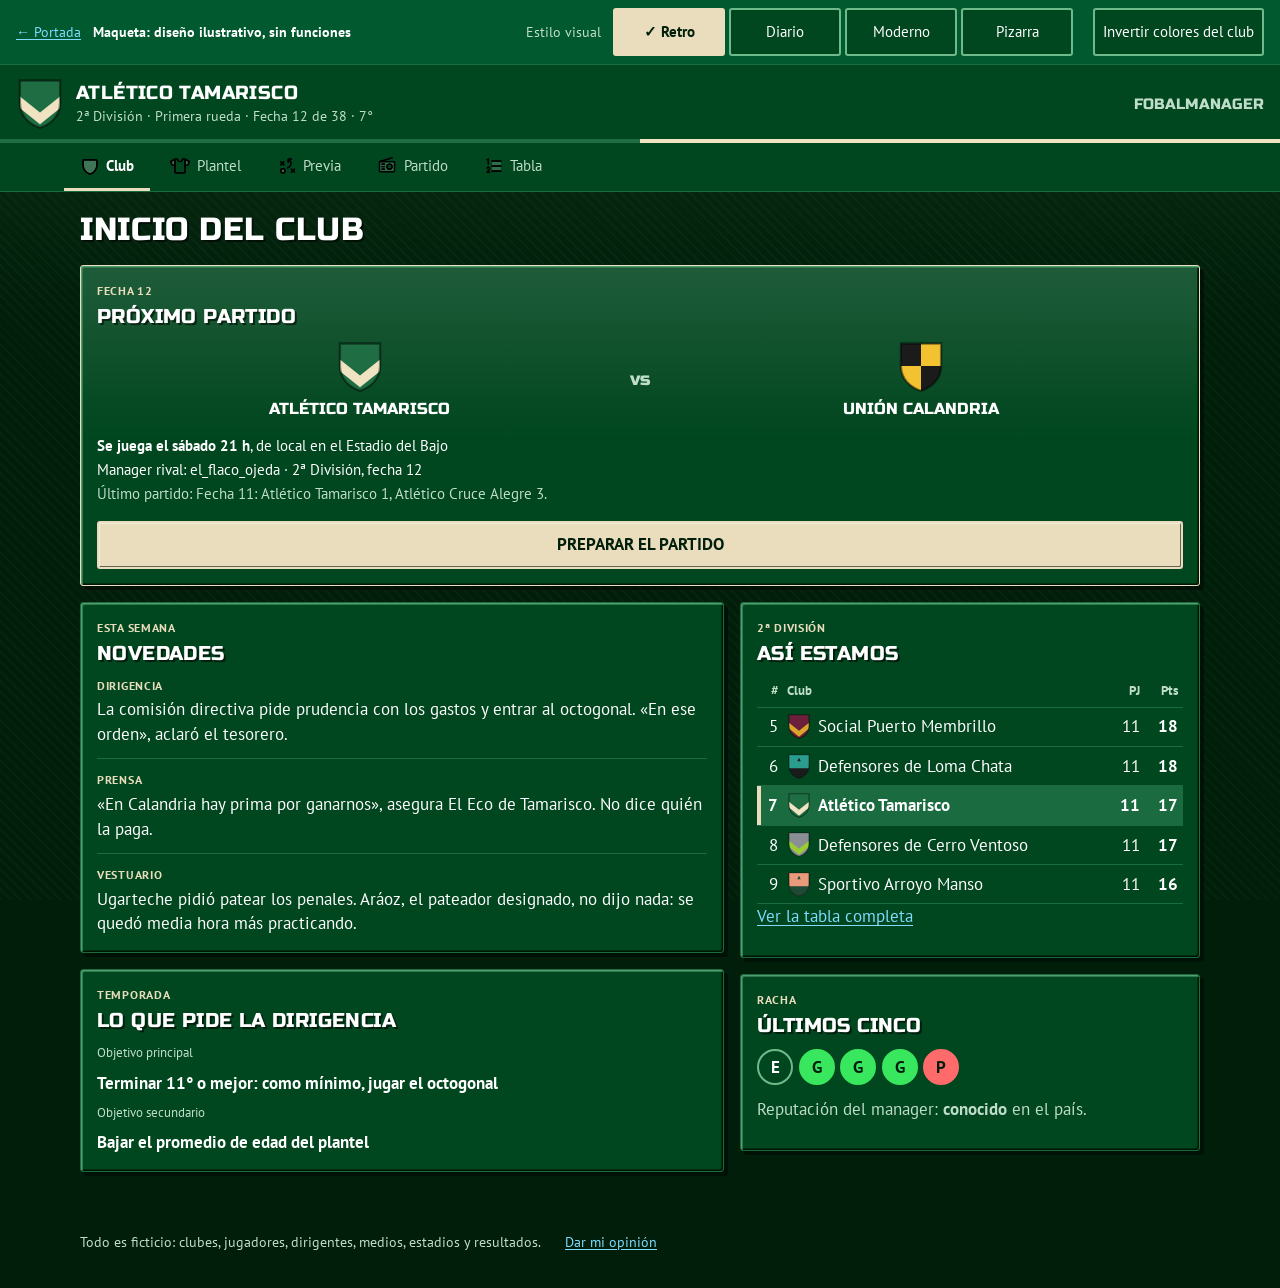
==== commit 1b786700: "Opción D "El pizarrón" (RN-755 a RN-758) - menu-d.html: la cancha como pizarrón a tiza (proporción r" ====
--- a/club.html
+++ b/club.html
@@ -12,12 +12,12 @@
 <body class="club-pantalla">
 <!-- Íconos: Phosphor Icons (MIT), Copyright (c) 2023 Phosphor Icons. Ver LICENCIAS.md --><svg width="0" height="0" style="position:absolute" aria-hidden="true"><symbol id="ph-list-numbers-duotone" viewBox="0 0 256 256"><path d="M216,64V192H104V64Z" class="ic-fondo"/><path d="M224,128a8,8,0,0,1-8,8H104a8,8,0,0,1,0-16H216A8,8,0,0,1,224,128ZM104,72H216a8,8,0,0,0,0-16H104a8,8,0,0,0,0,16ZM216,184H104a8,8,0,0,0,0,16H216a8,8,0,0,0,0-16ZM43.58,55.16,48,52.94V104a8,8,0,0,0,16,0V40a8,8,0,0,0-11.58-7.16l-16,8a8,8,0,0,0,7.16,14.32ZM79.77,156.72a23.73,23.73,0,0,0-9.6-15.95,24.86,24.86,0,0,0-34.11,4.7,23.63,23.63,0,0,0-3.57,6.46,8,8,0,1,0,15,5.47,7.84,7.84,0,0,1,1.18-2.13,8.76,8.76,0,0,1,12-1.59A7.91,7.91,0,0,1,63.93,159a7.64,7.64,0,0,1-1.57,5.78,1,1,0,0,0-.08.11L33.59,203.21A8,8,0,0,0,40,216H72a8,8,0,0,0,0-16H56l19.08-25.53A23.47,23.47,0,0,0,79.77,156.72Z"/></symbol><symbol id="ph-list-numbers-light" viewBox="0 0 256 256"><path d="M222,128a6,6,0,0,1-6,6H104a6,6,0,0,1,0-12H216A6,6,0,0,1,222,128ZM104,70H216a6,6,0,0,0,0-12H104a6,6,0,0,0,0,12ZM216,186H104a6,6,0,0,0,0,12H216a6,6,0,0,0,0-12ZM42.68,53.37,50,49.71V104a6,6,0,0,0,12,0V40a6,6,0,0,0-8.68-5.37l-16,8a6,6,0,0,0,5.36,10.74ZM72,202H52l21.48-28.74A21.5,21.5,0,0,0,77.79,157,21.75,21.75,0,0,0,69,142.38a22.86,22.86,0,0,0-31.35,4.31,22.18,22.18,0,0,0-3.28,5.92,6,6,0,0,0,11.28,4.11,9.87,9.87,0,0,1,1.48-2.67,10.78,10.78,0,0,1,14.78-2,9.89,9.89,0,0,1,4,6.61,9.64,9.64,0,0,1-2,7.28l-.06.09L35.2,204.41A6,6,0,0,0,40,214H72a6,6,0,0,0,0-12Z"/></symbol><symbol id="ph-list-numbers-regular" viewBox="0 0 256 256"><path d="M224,128a8,8,0,0,1-8,8H104a8,8,0,0,1,0-16H216A8,8,0,0,1,224,128ZM104,72H216a8,8,0,0,0,0-16H104a8,8,0,0,0,0,16ZM216,184H104a8,8,0,0,0,0,16H216a8,8,0,0,0,0-16ZM43.58,55.16,48,52.94V104a8,8,0,0,0,16,0V40a8,8,0,0,0-11.58-7.16l-16,8a8,8,0,0,0,7.16,14.32ZM79.77,156.72a23.73,23.73,0,0,0-9.6-15.95,24.86,24.86,0,0,0-34.11,4.7,23.63,23.63,0,0,0-3.57,6.46,8,8,0,1,0,15,5.47,7.84,7.84,0,0,1,1.18-2.13,8.76,8.76,0,0,1,12-1.59A7.91,7.91,0,0,1,63.93,159a7.64,7.64,0,0,1-1.57,5.78,1,1,0,0,0-.08.11L33.59,203.21A8,8,0,0,0,40,216H72a8,8,0,0,0,0-16H56l19.08-25.53A23.47,23.47,0,0,0,79.77,156.72Z"/></symbol><symbol id="ph-radio-duotone" viewBox="0 0 256 256"><path d="M216,72H32V192a8,8,0,0,0,8,8H216a8,8,0,0,0,8-8V80A8,8,0,0,0,216,72Zm-56,96a32,32,0,1,1,32-32A32,32,0,0,1,160,168Z" class="ic-fondo"/><path d="M104,168a8,8,0,0,1-8,8H64a8,8,0,0,1,0-16H96A8,8,0,0,1,104,168Zm-8-40H64a8,8,0,0,0,0,16H96a8,8,0,0,0,0-16Zm0-32H64a8,8,0,0,0,0,16H96a8,8,0,0,0,0-16ZM232,80V192a16,16,0,0,1-16,16H40a16,16,0,0,1-16-16V72a8,8,0,0,1,5.7-7.66l160-48a8,8,0,0,1,4.6,15.33L86.51,64H216A16,16,0,0,1,232,80ZM216,192V80H40V192H216Zm-16-56a40,40,0,1,1-40-40A40,40,0,0,1,200,136Zm-16,0a24,24,0,1,0-24,24A24,24,0,0,0,184,136Z"/></symbol><symbol id="ph-radio-light" viewBox="0 0 256 256"><path d="M102,104a6,6,0,0,1-6,6H64a6,6,0,0,1,0-12H96A6,6,0,0,1,102,104Zm-6,26H64a6,6,0,0,0,0,12H96a6,6,0,0,0,0-12Zm0,32H64a6,6,0,0,0,0,12H96a6,6,0,0,0,0-12ZM230,80V192a14,14,0,0,1-14,14H40a14,14,0,0,1-14-14V72a6,6,0,0,1,4.28-5.75l160-48a6,6,0,0,1,3.44,11.5L72.88,66H216A14,14,0,0,1,230,80Zm-12,0a2,2,0,0,0-2-2H38V192a2,2,0,0,0,2,2H216a2,2,0,0,0,2-2Zm-20,56a38,38,0,1,1-38-38A38,38,0,0,1,198,136Zm-12,0a26,26,0,1,0-26,26A26,26,0,0,0,186,136Z"/></symbol><symbol id="ph-radio-regular" viewBox="0 0 256 256"><path d="M104,168a8,8,0,0,1-8,8H64a8,8,0,0,1,0-16H96A8,8,0,0,1,104,168Zm-8-40H64a8,8,0,0,0,0,16H96a8,8,0,0,0,0-16Zm0-32H64a8,8,0,0,0,0,16H96a8,8,0,0,0,0-16ZM232,80V192a16,16,0,0,1-16,16H40a16,16,0,0,1-16-16V72a8,8,0,0,1,5.7-7.66l160-48a8,8,0,0,1,4.6,15.33L86.51,64H216A16,16,0,0,1,232,80ZM216,192V80H40V192H216Zm-16-56a40,40,0,1,1-40-40A40,40,0,0,1,200,136Zm-16,0a24,24,0,1,0-24,24A24,24,0,0,0,184,136Z"/></symbol><symbol id="ph-shield-duotone" viewBox="0 0 256 256"><path d="M216,56v56c0,96-88,120-88,120S40,208,40,112V56a8,8,0,0,1,8-8H208A8,8,0,0,1,216,56Z" class="ic-fondo"/><path d="M208,40H48A16,16,0,0,0,32,56v56c0,52.72,25.52,84.67,46.93,102.19,23.06,18.86,46,25.27,47,25.53a8,8,0,0,0,4.2,0c1-.26,23.91-6.67,47-25.53C198.48,196.67,224,164.72,224,112V56A16,16,0,0,0,208,40Zm0,72c0,37.07-13.66,67.16-40.6,89.42A129.3,129.3,0,0,1,128,223.62a128.25,128.25,0,0,1-38.92-21.81C61.82,179.51,48,149.3,48,112l0-56,160,0Z"/></symbol><symbol id="ph-shield-light" viewBox="0 0 256 256"><path d="M208,42H48A14,14,0,0,0,34,56v56c0,51.94,25.12,83.4,46.2,100.64,22.73,18.6,45.27,24.89,46.22,25.15a6,6,0,0,0,3.16,0c.95-.26,23.49-6.55,46.22-25.15C196.88,195.4,222,163.94,222,112V56A14,14,0,0,0,208,42Zm2,70c0,37.76-13.94,68.39-41.44,91.06A131.17,131.17,0,0,1,128,225.72a130.94,130.94,0,0,1-40.56-22.66C59.94,180.39,46,149.76,46,112V56a2,2,0,0,1,2-2H208a2,2,0,0,1,2,2Z"/></symbol><symbol id="ph-shield-regular" viewBox="0 0 256 256"><path d="M208,40H48A16,16,0,0,0,32,56v56c0,52.72,25.52,84.67,46.93,102.19,23.06,18.86,46,25.27,47,25.53a8,8,0,0,0,4.2,0c1-.26,23.91-6.67,47-25.53C198.48,196.67,224,164.72,224,112V56A16,16,0,0,0,208,40Zm0,72c0,37.07-13.66,67.16-40.6,89.42A129.3,129.3,0,0,1,128,223.62a128.25,128.25,0,0,1-38.92-21.81C61.82,179.51,48,149.3,48,112l0-56,160,0Z"/></symbol><symbol id="ph-strategy-duotone" viewBox="0 0 256 256"><path d="M104,188a28,28,0,1,1-28-28A28,28,0,0,1,104,188Z" class="ic-fondo"/><path d="M76,152a36,36,0,1,0,36,36A36,36,0,0,0,76,152Zm0,56a20,20,0,1,1,20-20A20,20,0,0,1,76,208ZM42.34,106.34,56.69,92,42.34,77.66A8,8,0,0,1,53.66,66.34L68,80.69,82.34,66.34A8,8,0,0,1,93.66,77.66L79.31,92l14.35,14.34a8,8,0,0,1-11.32,11.32L68,103.31,53.66,117.66a8,8,0,0,1-11.32-11.32Zm187.32,96a8,8,0,0,1-11.32,11.32L204,199.31l-14.34,14.35a8,8,0,0,1-11.32-11.32L192.69,188l-14.35-14.34a8,8,0,0,1,11.32-11.32L204,176.69l14.34-14.35a8,8,0,0,1,11.32,11.32L215.31,188Zm-45.19-89.51c-6.18,22.33-25.32,41.63-46.53,46.93A8.13,8.13,0,0,1,136,160a8,8,0,0,1-1.93-15.76c15.63-3.91,30.35-18.91,35-35.68,3.19-11.5,3.22-29-14.71-46.9L152,59.31V80a8,8,0,0,1-16,0V40a8,8,0,0,1,8-8h40a8,8,0,0,1,0,16H163.31l2.35,2.34C183.9,68.59,190.58,90.78,184.47,112.83Z"/></symbol><symbol id="ph-strategy-light" viewBox="0 0 256 256"><path d="M76,154a34,34,0,1,0,34,34A34,34,0,0,0,76,154Zm0,56a22,22,0,1,1,22-22A22,22,0,0,1,76,210ZM43.76,107.76,59.52,92,43.76,76.24a6,6,0,0,1,8.48-8.48L68,83.52,83.76,67.76a6,6,0,0,1,8.48,8.48L76.48,92l15.76,15.76a6,6,0,1,1-8.48,8.48L68,100.48,52.24,116.24a6,6,0,0,1-8.48-8.48Zm184.48,96a6,6,0,1,1-8.48,8.48L204,196.48l-15.76,15.76a6,6,0,0,1-8.48-8.48L195.52,188l-15.76-15.76a6,6,0,0,1,8.48-8.48L204,179.52l15.76-15.76a6,6,0,0,1,8.48,8.48L212.48,188ZM182.55,112.3c-6,21.66-24.55,40.38-45.09,45.52A6.14,6.14,0,0,1,136,158a6,6,0,0,1-1.46-11.82c16.29-4.07,31.62-19.67,36.44-37.09,3.33-12,3.39-30.24-15.22-48.85L150,54.48V80a6,6,0,0,1-12,0V40a6,6,0,0,1,6-6h40a6,6,0,0,1,0,12H158.48l5.76,5.76C182,69.47,188.45,91,182.55,112.3Z"/></symbol><symbol id="ph-strategy-regular" viewBox="0 0 256 256"><path d="M76,152a36,36,0,1,0,36,36A36,36,0,0,0,76,152Zm0,56a20,20,0,1,1,20-20A20,20,0,0,1,76,208ZM42.34,106.34,56.69,92,42.34,77.66A8,8,0,0,1,53.66,66.34L68,80.69,82.34,66.34A8,8,0,0,1,93.66,77.66L79.31,92l14.35,14.34a8,8,0,0,1-11.32,11.32L68,103.31,53.66,117.66a8,8,0,0,1-11.32-11.32Zm187.32,96a8,8,0,0,1-11.32,11.32L204,199.31l-14.34,14.35a8,8,0,0,1-11.32-11.32L192.69,188l-14.35-14.34a8,8,0,0,1,11.32-11.32L204,176.69l14.34-14.35a8,8,0,0,1,11.32,11.32L215.31,188Zm-45.19-89.51c-6.18,22.33-25.32,41.63-46.53,46.93A8.13,8.13,0,0,1,136,160a8,8,0,0,1-1.93-15.76c15.63-3.91,30.35-18.91,35-35.68,3.19-11.5,3.22-29-14.71-46.9L152,59.31V80a8,8,0,0,1-16,0V40a8,8,0,0,1,8-8h40a8,8,0,0,1,0,16H163.31l2.35,2.34C183.9,68.59,190.58,90.78,184.47,112.83Z"/></symbol><symbol id="ph-t-shirt-duotone" viewBox="0 0 256 256"><path d="M247.11,78.77l-19.27,36.81a8.44,8.44,0,0,1-7.5,4.42H192V40l51.78,28.25A7.81,7.81,0,0,1,247.11,78.77Zm-238.22,0,19.27,36.81a8.44,8.44,0,0,0,7.5,4.42H64V40L12.22,68.25A7.81,7.81,0,0,0,8.89,78.77Z" class="ic-fondo"/><path d="M247.59,61.22,195.83,33A8,8,0,0,0,192,32H160a8,8,0,0,0-8,8,24,24,0,0,1-48,0,8,8,0,0,0-8-8H64a8,8,0,0,0-3.84,1L8.41,61.22A15.76,15.76,0,0,0,1.82,82.48l19.27,36.81A16.37,16.37,0,0,0,35.67,128H56v80a16,16,0,0,0,16,16H184a16,16,0,0,0,16-16V128h20.34a16.37,16.37,0,0,0,14.58-8.71l19.27-36.81A15.76,15.76,0,0,0,247.59,61.22ZM35.67,112a.62.62,0,0,1-.41-.13L16.09,75.26,56,53.48V112ZM184,208H72V48h16.8a40,40,0,0,0,78.38,0H184Zm36.75-96.14a.55.55,0,0,1-.41.14H200V53.48l39.92,21.78Z"/></symbol><symbol id="ph-t-shirt-light" viewBox="0 0 256 256"><path d="M246.64,63,194.87,34.74A5.93,5.93,0,0,0,192,34H160a6,6,0,0,0-6,6,26,26,0,0,1-52,0,6,6,0,0,0-6-6H64a5.93,5.93,0,0,0-2.88.74L9.36,63A13.77,13.77,0,0,0,3.58,81.55l19.28,36.81A14.38,14.38,0,0,0,35.67,126H58v82a14,14,0,0,0,14,14H184a14,14,0,0,0,14-14V126h22.34a14.38,14.38,0,0,0,12.81-7.64l19.28-36.81A13.77,13.77,0,0,0,246.64,63Zm-211,51a2.42,2.42,0,0,1-2.18-1.21L14.21,76a1.82,1.82,0,0,1,.9-2.47L58,50.11V114ZM186,208a2,2,0,0,1-2,2H72a2,2,0,0,1-2-2V46H90.48a38,38,0,0,0,75,0H186Zm55.8-132-19.28,36.8a2.42,2.42,0,0,1-2.18,1.21H198V50.11l42.9,23.4A1.83,1.83,0,0,1,241.79,76Z"/></symbol><symbol id="ph-t-shirt-regular" viewBox="0 0 256 256"><path d="M247.59,61.22,195.83,33A8,8,0,0,0,192,32H160a8,8,0,0,0-8,8,24,24,0,0,1-48,0,8,8,0,0,0-8-8H64a8,8,0,0,0-3.84,1L8.41,61.22A15.76,15.76,0,0,0,1.82,82.48l19.27,36.81A16.37,16.37,0,0,0,35.67,128H56v80a16,16,0,0,0,16,16H184a16,16,0,0,0,16-16V128h20.34a16.37,16.37,0,0,0,14.58-8.71l19.27-36.81A15.76,15.76,0,0,0,247.59,61.22ZM35.67,112a.62.62,0,0,1-.41-.13L16.09,75.26,56,53.48V112ZM184,208H72V48h16.8a40,40,0,0,0,78.38,0H184Zm36.75-96.14a.55.55,0,0,1-.41.14H200V53.48l39.92,21.78Z"/></symbol></svg>
 <div class="barra-maqueta"><p class="aviso"><a href="index.html">← Portada</a><strong>Maqueta: diseño ilustrativo, sin funciones</strong></p><fieldset class="selector-tema"><legend>Estilo visual</legend><label><input type="radio" name="tema" value="retro">Retro</label><label><input type="radio" name="tema" value="diario">Diario</label><label><input type="radio" name="tema" value="moderno">Moderno</label><label><input type="radio" name="tema" value="pizarra">Pizarra</label><label class="invertir-club"><input type="checkbox" name="invertir-club">Invertir colores del club</label></fieldset></div>
-<header class="club" style="--club-1:#1f6e43;--club-2:#efe3c2"><svg class="escudo" viewBox="0 0 40 46" role="img" aria-label="Escudo de Atlético Tamarisco"><clipPath id="e14"><path d="M3 3h34v19c0 11-8 18-17 21C11 40 3 33 3 22z"/></clipPath><g clip-path="url(#e14)"><rect width="40" height="46" fill="#1f6e43"/><path d="M0 14 20 30 40 14v10L20 40 0 24z" fill="#efe3c2"/></g><path d="M3 3h34v19c0 11-8 18-17 21C11 40 3 33 3 22z" fill="none" stroke="#000" stroke-opacity=".45" stroke-width="2"/></svg><div><p class="nombre">Atlético Tamarisco</p><p class="contexto"><span class="nw">2ª División ·</span> <span class="nw">Primera rueda ·</span> <span class="nw">Fecha 12 de 38 ·</span> <span class="nw">7°</span></p></div><a class="marca" href="index.html">Fobalmanager</a></header><nav class="pantallas" aria-label="Pantallas de la maqueta"><ul><li><a href="club.html" aria-current="page"><svg class="icono" viewBox="0 0 256 256" aria-hidden="true" focusable="false"><use class="ic-duotone" href="#ph-shield-duotone"/><use class="ic-light" href="#ph-shield-light"/><use class="ic-regular" href="#ph-shield-regular"/></svg><span>Club</span></a></li><li><a href="plantel.html"><svg class="icono" viewBox="0 0 256 256" aria-hidden="true" focusable="false"><use class="ic-duotone" href="#ph-t-shirt-duotone"/><use class="ic-light" href="#ph-t-shirt-light"/><use class="ic-regular" href="#ph-t-shirt-regular"/></svg><span>Plantel</span></a></li><li><a href="previa.html"><svg class="icono" viewBox="0 0 256 256" aria-hidden="true" focusable="false"><use class="ic-duotone" href="#ph-strategy-duotone"/><use class="ic-light" href="#ph-strategy-light"/><use class="ic-regular" href="#ph-strategy-regular"/></svg><span>Previa</span></a></li><li><a href="partido.html"><svg class="icono" viewBox="0 0 256 256" aria-hidden="true" focusable="false"><use class="ic-duotone" href="#ph-radio-duotone"/><use class="ic-light" href="#ph-radio-light"/><use class="ic-regular" href="#ph-radio-regular"/></svg><span>Partido</span></a></li><li><a href="tabla.html"><svg class="icono" viewBox="0 0 256 256" aria-hidden="true" focusable="false"><use class="ic-duotone" href="#ph-list-numbers-duotone"/><use class="ic-light" href="#ph-list-numbers-light"/><use class="ic-regular" href="#ph-list-numbers-regular"/></svg><span>Tabla</span></a></li></ul></nav>
+<header class="club" style="--club-1:#1f6e43;--club-2:#efe3c2"><svg class="escudo" viewBox="0 0 40 46" role="img" aria-label="Escudo de Atlético Tamarisco"><clipPath id="e16"><path d="M3 3h34v19c0 11-8 18-17 21C11 40 3 33 3 22z"/></clipPath><g clip-path="url(#e16)"><rect width="40" height="46" fill="#1f6e43"/><path d="M0 14 20 30 40 14v10L20 40 0 24z" fill="#efe3c2"/></g><path d="M3 3h34v19c0 11-8 18-17 21C11 40 3 33 3 22z" fill="none" stroke="#000" stroke-opacity=".45" stroke-width="2"/></svg><div><p class="nombre">Atlético Tamarisco</p><p class="contexto"><span class="nw">2ª División ·</span> <span class="nw">Primera rueda ·</span> <span class="nw">Fecha 12 de 38 ·</span> <span class="nw">7°</span></p></div><a class="marca" href="index.html">Fobalmanager</a></header><nav class="pantallas" aria-label="Pantallas de la maqueta"><ul><li><a href="club.html" aria-current="page"><svg class="icono" viewBox="0 0 256 256" aria-hidden="true" focusable="false"><use class="ic-duotone" href="#ph-shield-duotone"/><use class="ic-light" href="#ph-shield-light"/><use class="ic-regular" href="#ph-shield-regular"/></svg><span>Club</span></a></li><li><a href="plantel.html"><svg class="icono" viewBox="0 0 256 256" aria-hidden="true" focusable="false"><use class="ic-duotone" href="#ph-t-shirt-duotone"/><use class="ic-light" href="#ph-t-shirt-light"/><use class="ic-regular" href="#ph-t-shirt-regular"/></svg><span>Plantel</span></a></li><li><a href="previa.html"><svg class="icono" viewBox="0 0 256 256" aria-hidden="true" focusable="false"><use class="ic-duotone" href="#ph-strategy-duotone"/><use class="ic-light" href="#ph-strategy-light"/><use class="ic-regular" href="#ph-strategy-regular"/></svg><span>Previa</span></a></li><li><a href="partido.html"><svg class="icono" viewBox="0 0 256 256" aria-hidden="true" focusable="false"><use class="ic-duotone" href="#ph-radio-duotone"/><use class="ic-light" href="#ph-radio-light"/><use class="ic-regular" href="#ph-radio-regular"/></svg><span>Partido</span></a></li><li><a href="tabla.html"><svg class="icono" viewBox="0 0 256 256" aria-hidden="true" focusable="false"><use class="ic-duotone" href="#ph-list-numbers-duotone"/><use class="ic-light" href="#ph-list-numbers-light"/><use class="ic-regular" href="#ph-list-numbers-regular"/></svg><span>Tabla</span></a></li></ul></nav>
 
 <main id="contenido">
 <h1 class="titulo-pantalla">Inicio del club</h1>
-<section class="seccion destacada proximo"><header><span class="volanta">Fecha 12</span><h2>Próximo partido</h2></header><div class="duelo"><span class="equipo"><svg class="escudo" viewBox="0 0 40 46" role="img" aria-label="Escudo de Atlético Tamarisco"><clipPath id="e7"><path d="M3 3h34v19c0 11-8 18-17 21C11 40 3 33 3 22z"/></clipPath><g clip-path="url(#e7)"><rect width="40" height="46" fill="#1f6e43"/><path d="M0 14 20 30 40 14v10L20 40 0 24z" fill="#efe3c2"/></g><path d="M3 3h34v19c0 11-8 18-17 21C11 40 3 33 3 22z" fill="none" stroke="#000" stroke-opacity=".45" stroke-width="2"/></svg>Atlético Tamarisco</span><span class="vs">vs</span>
-<span class="equipo"><svg class="escudo" viewBox="0 0 40 46" role="img" aria-label="Escudo de Unión Calandria"><clipPath id="e8"><path d="M3 3h34v19c0 11-8 18-17 21C11 40 3 33 3 22z"/></clipPath><g clip-path="url(#e8)"><rect width="40" height="46" fill="#1b1b1b"/><path d="M20 0h20v22H20zM0 22h20v24H0z" fill="#f2c230"/></g><path d="M3 3h34v19c0 11-8 18-17 21C11 40 3 33 3 22z" fill="none" stroke="#000" stroke-opacity=".45" stroke-width="2"/></svg>Unión Calandria</span></div>
+<section class="seccion destacada proximo"><header><span class="volanta">Fecha 12</span><h2>Próximo partido</h2></header><div class="duelo"><span class="equipo"><svg class="escudo" viewBox="0 0 40 46" role="img" aria-label="Escudo de Atlético Tamarisco"><clipPath id="e9"><path d="M3 3h34v19c0 11-8 18-17 21C11 40 3 33 3 22z"/></clipPath><g clip-path="url(#e9)"><rect width="40" height="46" fill="#1f6e43"/><path d="M0 14 20 30 40 14v10L20 40 0 24z" fill="#efe3c2"/></g><path d="M3 3h34v19c0 11-8 18-17 21C11 40 3 33 3 22z" fill="none" stroke="#000" stroke-opacity=".45" stroke-width="2"/></svg>Atlético Tamarisco</span><span class="vs">vs</span>
+<span class="equipo"><svg class="escudo" viewBox="0 0 40 46" role="img" aria-label="Escudo de Unión Calandria"><clipPath id="e10"><path d="M3 3h34v19c0 11-8 18-17 21C11 40 3 33 3 22z"/></clipPath><g clip-path="url(#e10)"><rect width="40" height="46" fill="#1b1b1b"/><path d="M20 0h20v22H20zM0 22h20v24H0z" fill="#f2c230"/></g><path d="M3 3h34v19c0 11-8 18-17 21C11 40 3 33 3 22z" fill="none" stroke="#000" stroke-opacity=".45" stroke-width="2"/></svg>Unión Calandria</span></div>
 <ul class="datos"><li><b>Se juega el sábado 21 h</b>, de local en el Estadio del Bajo</li><li>Manager rival: el_flaco_ojeda · 2ª División, fecha 12</li>
 <li class="suave">Último partido: Fecha 11: Atlético Tamarisco 1, Atlético Cruce Alegre 3.</li></ul>
 <a class="boton principal ancho" href="previa.html">Preparar el partido</a></section>
@@ -26,7 +26,7 @@
 <li><span class="volanta">Prensa</span><p>«En Calandria hay prima por ganarnos», asegura El Eco de Tamarisco. No dice quién la paga.</p></li>
 <li><span class="volanta">Vestuario</span><p>Ugarteche pidió patear los penales. Aráoz, el pateador designado, no dijo nada: se quedó media hora más practicando.</p></li>
 </ul></section><section class="seccion " id="dirigencia"><header><span class="volanta">Temporada</span><h2>Lo que pide la dirigencia</h2></header><dl class="objetivos"><dt>Objetivo principal</dt><dd>Terminar 11° o mejor: como mínimo, jugar el octogonal</dd>
-<dt>Objetivo secundario</dt><dd>Bajar el promedio de edad del plantel</dd></dl></section></div><div><section class="seccion "><header><span class="volanta">2ª División</span><h2>Así estamos</h2></header><table class="mini-tabla"><thead><tr><th class="n" scope="col"><abbr title="Posición">#</abbr></th><th scope="col">Club</th><th class="n" scope="col"><abbr title="Partidos jugados">PJ</abbr></th><th class="n" scope="col"><abbr title="Puntos">Pts</abbr></th></tr></thead><tbody><tr><td class="n">5</td><td><span class="club-celda"><svg class="escudo-chico" viewBox="0 0 40 46" role="img" aria-label="Escudo de Social Puerto Membrillo"><clipPath id="e9"><path d="M3 3h34v19c0 11-8 18-17 21C11 40 3 33 3 22z"/></clipPath><g clip-path="url(#e9)"><rect width="40" height="46" fill="#6b1f3a"/><path d="M0 14 20 30 40 14v10L20 40 0 24z" fill="#d9a62b"/></g><path d="M3 3h34v19c0 11-8 18-17 21C11 40 3 33 3 22z" fill="none" stroke="#000" stroke-opacity=".45" stroke-width="2"/></svg><span>Social Puerto Membrillo</span></span></td><td class="n">11</td><td class="n"><b>18</b></td></tr><tr><td class="n">6</td><td><span class="club-celda"><svg class="escudo-chico" viewBox="0 0 40 46" role="img" aria-label="Escudo de Defensores de Loma Chata"><clipPath id="e10"><path d="M3 3h34v19c0 11-8 18-17 21C11 40 3 33 3 22z"/></clipPath><g clip-path="url(#e10)"><rect width="40" height="46" fill="#2a9d8f"/><path d="M0 26h40v20H0z" fill="#1b1b1b"/><path d="M20 8l3 6h-6z" fill="#1b1b1b"/></g><path d="M3 3h34v19c0 11-8 18-17 21C11 40 3 33 3 22z" fill="none" stroke="#000" stroke-opacity=".45" stroke-width="2"/></svg><span>Defensores de Loma Chata</span></span></td><td class="n">11</td><td class="n"><b>18</b></td></tr><tr class="mio"><td class="n">7</td><td><span class="club-celda"><svg class="escudo-chico" viewBox="0 0 40 46" role="img" aria-label="Escudo de Atlético Tamarisco"><clipPath id="e11"><path d="M3 3h34v19c0 11-8 18-17 21C11 40 3 33 3 22z"/></clipPath><g clip-path="url(#e11)"><rect width="40" height="46" fill="#1f6e43"/><path d="M0 14 20 30 40 14v10L20 40 0 24z" fill="#efe3c2"/></g><path d="M3 3h34v19c0 11-8 18-17 21C11 40 3 33 3 22z" fill="none" stroke="#000" stroke-opacity=".45" stroke-width="2"/></svg><span>Atlético Tamarisco</span></span></td><td class="n">11</td><td class="n"><b>17</b></td></tr><tr><td class="n">8</td><td><span class="club-celda"><svg class="escudo-chico" viewBox="0 0 40 46" role="img" aria-label="Escudo de Defensores de Cerro Ventoso"><clipPath id="e12"><path d="M3 3h34v19c0 11-8 18-17 21C11 40 3 33 3 22z"/></clipPath><g clip-path="url(#e12)"><rect width="40" height="46" fill="#8a8f96"/><path d="M0 14 20 30 40 14v10L20 40 0 24z" fill="#9acd32"/></g><path d="M3 3h34v19c0 11-8 18-17 21C11 40 3 33 3 22z" fill="none" stroke="#000" stroke-opacity=".45" stroke-width="2"/></svg><span>Defensores de Cerro Ventoso</span></span></td><td class="n">11</td><td class="n"><b>17</b></td></tr><tr><td class="n">9</td><td><span class="club-celda"><svg class="escudo-chico" viewBox="0 0 40 46" role="img" aria-label="Escudo de Sportivo Arroyo Manso"><clipPath id="e13"><path d="M3 3h34v19c0 11-8 18-17 21C11 40 3 33 3 22z"/></clipPath><g clip-path="url(#e13)"><rect width="40" height="46" fill="#e89a7a"/><path d="M0 26h40v20H0z" fill="#1f4a35"/><path d="M20 8l3 6h-6z" fill="#1f4a35"/></g><path d="M3 3h34v19c0 11-8 18-17 21C11 40 3 33 3 22z" fill="none" stroke="#000" stroke-opacity=".45" stroke-width="2"/></svg><span>Sportivo Arroyo Manso</span></span></td><td class="n">11</td><td class="n"><b>16</b></td></tr></tbody></table><p><a href="tabla.html">Ver la tabla completa</a></p></section><section class="seccion "><header><span class="volanta">Racha</span><h2>Últimos cinco</h2></header><ol class="racha" aria-label="Últimos cinco partidos, del más viejo al más reciente"><li class="E"><span aria-hidden="true">E</span><span class="sr">empatado</span></li><li class="G"><span aria-hidden="true">G</span><span class="sr">ganado</span></li><li class="G"><span aria-hidden="true">G</span><span class="sr">ganado</span></li><li class="G"><span aria-hidden="true">G</span><span class="sr">ganado</span></li><li class="P"><span aria-hidden="true">P</span><span class="sr">perdido</span></li></ol><p class="suave" style="margin-top:.75rem">Reputación del manager: <b>conocido</b> en el país.</p></section></div></div>
+<dt>Objetivo secundario</dt><dd>Bajar el promedio de edad del plantel</dd></dl></section></div><div><section class="seccion "><header><span class="volanta">2ª División</span><h2>Así estamos</h2></header><table class="mini-tabla"><thead><tr><th class="n" scope="col"><abbr title="Posición">#</abbr></th><th scope="col">Club</th><th class="n" scope="col"><abbr title="Partidos jugados">PJ</abbr></th><th class="n" scope="col"><abbr title="Puntos">Pts</abbr></th></tr></thead><tbody><tr><td class="n">5</td><td><span class="club-celda"><svg class="escudo-chico" viewBox="0 0 40 46" role="img" aria-label="Escudo de Social Puerto Membrillo"><clipPath id="e11"><path d="M3 3h34v19c0 11-8 18-17 21C11 40 3 33 3 22z"/></clipPath><g clip-path="url(#e11)"><rect width="40" height="46" fill="#6b1f3a"/><path d="M0 14 20 30 40 14v10L20 40 0 24z" fill="#d9a62b"/></g><path d="M3 3h34v19c0 11-8 18-17 21C11 40 3 33 3 22z" fill="none" stroke="#000" stroke-opacity=".45" stroke-width="2"/></svg><span>Social Puerto Membrillo</span></span></td><td class="n">11</td><td class="n"><b>18</b></td></tr><tr><td class="n">6</td><td><span class="club-celda"><svg class="escudo-chico" viewBox="0 0 40 46" role="img" aria-label="Escudo de Defensores de Loma Chata"><clipPath id="e12"><path d="M3 3h34v19c0 11-8 18-17 21C11 40 3 33 3 22z"/></clipPath><g clip-path="url(#e12)"><rect width="40" height="46" fill="#2a9d8f"/><path d="M0 26h40v20H0z" fill="#1b1b1b"/><path d="M20 8l3 6h-6z" fill="#1b1b1b"/></g><path d="M3 3h34v19c0 11-8 18-17 21C11 40 3 33 3 22z" fill="none" stroke="#000" stroke-opacity=".45" stroke-width="2"/></svg><span>Defensores de Loma Chata</span></span></td><td class="n">11</td><td class="n"><b>18</b></td></tr><tr class="mio"><td class="n">7</td><td><span class="club-celda"><svg class="escudo-chico" viewBox="0 0 40 46" role="img" aria-label="Escudo de Atlético Tamarisco"><clipPath id="e13"><path d="M3 3h34v19c0 11-8 18-17 21C11 40 3 33 3 22z"/></clipPath><g clip-path="url(#e13)"><rect width="40" height="46" fill="#1f6e43"/><path d="M0 14 20 30 40 14v10L20 40 0 24z" fill="#efe3c2"/></g><path d="M3 3h34v19c0 11-8 18-17 21C11 40 3 33 3 22z" fill="none" stroke="#000" stroke-opacity=".45" stroke-width="2"/></svg><span>Atlético Tamarisco</span></span></td><td class="n">11</td><td class="n"><b>17</b></td></tr><tr><td class="n">8</td><td><span class="club-celda"><svg class="escudo-chico" viewBox="0 0 40 46" role="img" aria-label="Escudo de Defensores de Cerro Ventoso"><clipPath id="e14"><path d="M3 3h34v19c0 11-8 18-17 21C11 40 3 33 3 22z"/></clipPath><g clip-path="url(#e14)"><rect width="40" height="46" fill="#8a8f96"/><path d="M0 14 20 30 40 14v10L20 40 0 24z" fill="#9acd32"/></g><path d="M3 3h34v19c0 11-8 18-17 21C11 40 3 33 3 22z" fill="none" stroke="#000" stroke-opacity=".45" stroke-width="2"/></svg><span>Defensores de Cerro Ventoso</span></span></td><td class="n">11</td><td class="n"><b>17</b></td></tr><tr><td class="n">9</td><td><span class="club-celda"><svg class="escudo-chico" viewBox="0 0 40 46" role="img" aria-label="Escudo de Sportivo Arroyo Manso"><clipPath id="e15"><path d="M3 3h34v19c0 11-8 18-17 21C11 40 3 33 3 22z"/></clipPath><g clip-path="url(#e15)"><rect width="40" height="46" fill="#e89a7a"/><path d="M0 26h40v20H0z" fill="#1f4a35"/><path d="M20 8l3 6h-6z" fill="#1f4a35"/></g><path d="M3 3h34v19c0 11-8 18-17 21C11 40 3 33 3 22z" fill="none" stroke="#000" stroke-opacity=".45" stroke-width="2"/></svg><span>Sportivo Arroyo Manso</span></span></td><td class="n">11</td><td class="n"><b>16</b></td></tr></tbody></table><p><a href="tabla.html">Ver la tabla completa</a></p></section><section class="seccion "><header><span class="volanta">Racha</span><h2>Últimos cinco</h2></header><ol class="racha" aria-label="Últimos cinco partidos, del más viejo al más reciente"><li class="E"><span aria-hidden="true">E</span><span class="sr">empatado</span></li><li class="G"><span aria-hidden="true">G</span><span class="sr">ganado</span></li><li class="G"><span aria-hidden="true">G</span><span class="sr">ganado</span></li><li class="G"><span aria-hidden="true">G</span><span class="sr">ganado</span></li><li class="P"><span aria-hidden="true">P</span><span class="sr">perdido</span></li></ol><p class="suave" style="margin-top:.75rem">Reputación del manager: <b>conocido</b> en el país.</p></section></div></div>
 </main>
 <footer class="pie"><span>Todo es ficticio: clubes, jugadores, dirigentes, medios, estadios y resultados.</span><a href="#" data-opinion>Dar mi opinión</a></footer>
 <div class="aviso-maqueta" id="estado-maqueta" role="status" aria-live="polite"></div>
--- a/css/base.css
+++ b/css/base.css
@@ -2717,3 +2717,645 @@
     max-height: calc(100vh - 6rem);
   }
 }
+
+/* ---------- Opción D: El pizarrón ----------
+   Estética propia, igual en los cuatro temas: pizarrón verde, tiza y pixel art (fuente/pixelart.py).
+   Por eso usa colores fijos y no las variables de los temas. El pixel art se muestra siempre a escala entera de
+   su viewBox (1x, 2x o 3x), para que todos los píxeles midan lo mismo. */
+
+.menu-d {
+  padding-bottom: 0;
+}
+
+.menu-d main {
+  max-width: 80rem;
+  padding: var(--e-3) var(--e-3) 0;
+}
+
+.menu-d .aviso-maqueta {
+  bottom: var(--e-5);
+}
+
+/* La D no usa los colores del club en el tema: el control de invertirlos no aplica. */
+.menu-d .invertir-club {
+  display: none;
+}
+
+.nota-tema {
+  margin: 0;
+  font-size: var(--t-14);
+  color: var(--c-texto-suave);
+}
+
+.pizarron-d {
+  --d-tiza: rgb(240 244 236 / 0.8);
+  --d-tiza-amarilla: #f2d64b;
+  --d-crema: #f4efd8;
+  --d-suave: #cfe0c8;
+  --d-cartel: rgb(9 26 18 / 0.92);
+  --d-cartel-borde: #0a1710;
+  position: relative;
+  display: flex;
+  flex-direction: column;
+  overflow: hidden;
+  color: var(--d-crema);
+  font-family: 'PT Sans', 'Trebuchet MS', sans-serif;
+  background:
+    radial-gradient(ellipse at 22% 18%, rgb(255 255 255 / 0.07), transparent 45%),
+    radial-gradient(ellipse at 78% 62%, rgb(255 255 255 / 0.05), transparent 42%),
+    radial-gradient(ellipse 18% 10% at 12% 70%, rgb(255 255 255 / 0.05), transparent),
+    radial-gradient(ellipse 14% 8% at 70% 22%, rgb(255 255 255 / 0.04), transparent),
+    radial-gradient(ellipse at 50% 120%, rgb(0 0 0 / 0.35), transparent 60%),
+    var(--grano-claro),
+    #24503a;
+  border: 6px solid #4a2f1a;
+  box-shadow: inset 0 0 0 2px #2c1a0d, inset 0 0 60px rgb(0 0 0 / 0.45), 0 8px 0 #2c1a0d;
+}
+
+.pizarron-d .pixel {
+  display: block;
+  image-rendering: pixelated;
+}
+
+.pizarron-d a:focus-visible,
+.pizarron-d summary:focus-visible {
+  outline: 3px solid var(--d-tiza-amarilla);
+  outline-offset: 3px;
+}
+
+/* Arriba: mi club, el logo, el próximo partido y el menú de la esquina. */
+.d-arriba {
+  position: relative;
+  z-index: 3;
+  display: grid;
+  grid-template-columns: minmax(0, 1fr) auto;
+  grid-template-areas: 'club menu' 'marca marca' 'partido partido';
+  gap: var(--e-3) var(--e-4);
+  align-items: center;
+  padding: var(--e-3) var(--e-3) var(--e-4);
+  background: linear-gradient(180deg, rgb(6 18 12 / 0.7), rgb(6 18 12 / 0.25) 80%, transparent);
+}
+
+.d-club {
+  grid-area: club;
+  display: flex;
+  gap: var(--e-3);
+  align-items: center;
+  min-width: 0;
+}
+
+.d-club .escudo {
+  flex: none;
+  width: 40px;
+  height: 46px;
+  filter: drop-shadow(2px 2px 0 rgb(0 0 0 / 0.5));
+}
+
+.d-nombre,
+.d-partido h2,
+.d-rol,
+.d-cartel .rotulo,
+.d-boton,
+.d-menu summary,
+.d-cuerpo-titulo {
+  font-family: 'Russo One', 'Arial Black', sans-serif;
+  font-weight: 400;
+  text-transform: uppercase;
+  letter-spacing: 0.03em;
+}
+
+.d-nombre {
+  margin: 0;
+  font-size: var(--t-16);
+  line-height: 1.1;
+  text-shadow: 2px 2px 0 #0b1a12;
+}
+
+.d-contexto {
+  margin: 2px 0 0;
+  font-size: var(--t-14);
+  color: var(--d-suave);
+}
+
+.d-marca {
+  grid-area: marca;
+  display: grid;
+  justify-items: center;
+}
+
+.d-logo {
+  display: block;
+}
+
+.d-logo .logo-px {
+  width: 175px;
+  height: 21px;
+}
+
+/* El próximo partido: el único elemento con el amarillo de acento en el borde. */
+.d-partido {
+  grid-area: partido;
+  display: grid;
+  gap: 6px;
+  padding: var(--e-3);
+  background: var(--d-cartel);
+  border: 2px solid var(--d-tiza-amarilla);
+  box-shadow: 0 0 0 2px var(--d-cartel-borde), 4px 4px 0 2px rgb(0 0 0 / 0.35);
+}
+
+.d-volanta {
+  margin: 0;
+  font-size: var(--t-12);
+  font-weight: 700;
+  letter-spacing: 0.06em;
+  text-transform: uppercase;
+  color: var(--d-tiza-amarilla);
+}
+
+.d-partido h2 {
+  margin: 0;
+  font-size: var(--t-16);
+}
+
+.d-rival {
+  display: flex;
+  gap: var(--e-2);
+  align-items: center;
+  margin: 0;
+}
+
+.d-rival .escudo {
+  flex: none;
+  width: 34px;
+  height: 39px;
+}
+
+.d-rival b {
+  display: block;
+  font-family: 'Russo One', 'Arial Black', sans-serif;
+  font-weight: 400;
+  text-transform: uppercase;
+  line-height: 1.15;
+}
+
+.d-manager {
+  display: block;
+  font-size: var(--t-14);
+  color: var(--d-suave);
+}
+
+.d-cuando {
+  margin: 0;
+  font-size: var(--t-14);
+  line-height: 1.35;
+}
+
+.d-nota {
+  margin: 0;
+  font-size: var(--t-12);
+  color: var(--d-suave);
+}
+
+.d-boton {
+  display: flex;
+  align-items: center;
+  justify-content: center;
+  min-height: 48px;
+  margin-top: 4px;
+  padding: 0 var(--e-4);
+  background: #efe3c2;
+  color: #2a1c12;
+  text-decoration: none;
+  font-size: var(--t-16);
+  border: 2px solid transparent;
+  box-shadow: inset -3px -3px 0 #c9b98f, inset 3px 3px 0 #fff8e0, 0 0 0 2px #2a1c12, 0 5px 0 2px #5c4326;
+}
+
+.d-boton:hover {
+  background: #fff3cf;
+}
+
+.d-boton:active {
+  transform: translateY(3px);
+  box-shadow: inset -3px -3px 0 #c9b98f, inset 3px 3px 0 #fff8e0, 0 0 0 2px #2a1c12, 0 2px 0 2px #5c4326;
+}
+
+/* Menú de la esquina: grabar, opciones y salir (sin barra de sistema). En el celular, solo el ícono. */
+.d-menu {
+  grid-area: menu;
+  position: relative;
+  justify-self: end;
+}
+
+.d-menu summary {
+  display: flex;
+  gap: var(--e-2);
+  align-items: center;
+  justify-content: center;
+  min-width: 44px;
+  min-height: 44px;
+  padding: 0 var(--e-3);
+  list-style: none;
+  cursor: pointer;
+  font-size: var(--t-14);
+  background: var(--d-cartel);
+  border: 2px solid rgb(240 244 236 / 0.45);
+}
+
+.d-menu summary::-webkit-details-marker {
+  display: none;
+}
+
+.d-menu-texto {
+  position: absolute;
+  width: 1px;
+  height: 1px;
+  overflow: hidden;
+  clip: rect(0 0 0 0);
+  white-space: nowrap;
+}
+
+.d-hamburguesa {
+  width: 16px;
+  height: 2px;
+  background: currentColor;
+  box-shadow: 0 -5px 0 currentColor, 0 5px 0 currentColor;
+}
+
+.d-menu ul {
+  position: absolute;
+  right: 0;
+  top: calc(100% + 8px);
+  z-index: 5;
+  min-width: 11rem;
+  margin: 0;
+  padding: var(--e-1);
+  list-style: none;
+  background: #0d2117;
+  border: 2px solid rgb(240 244 236 / 0.45);
+  box-shadow: 4px 4px 0 2px rgb(0 0 0 / 0.4);
+}
+
+.d-menu li a {
+  display: flex;
+  align-items: center;
+  min-height: 44px;
+  padding: 0 var(--e-3);
+  color: var(--d-crema);
+  text-decoration: none;
+  font-weight: 700;
+}
+
+.d-menu li a:hover {
+  background: rgb(255 255 255 / 0.08);
+  color: var(--d-tiza-amarilla);
+}
+
+/* El pizarrón con la cancha a tiza, en su proporción real; los carteles van encima. */
+.d-tablero {
+  position: relative;
+  flex: 1;
+}
+
+.tiza-svg {
+  position: absolute;
+  inset: var(--e-3);
+  width: calc(100% - 2 * var(--e-3));
+  height: calc(100% - 2 * var(--e-3));
+  pointer-events: none;
+}
+
+.tiza-svg.apaisada {
+  display: none;
+}
+
+.tiza-svg .cal,
+.tiza-svg .cal-punto {
+  fill: none;
+  stroke: var(--d-tiza);
+  stroke-width: 3;
+  stroke-linecap: round;
+}
+
+.tiza-svg .cal-punto {
+  fill: var(--d-tiza);
+}
+
+.tiza-svg .tiza-marcas {
+  fill: none;
+  stroke: var(--d-tiza-amarilla);
+  stroke-width: 3;
+  stroke-linecap: round;
+  opacity: 0.75;
+}
+
+.tiza-svg .tiza-flecha {
+  stroke-dasharray: 12 9;
+}
+
+.d-carteles {
+  position: relative;
+  display: grid;
+  grid-template-columns: repeat(2, minmax(0, 1fr));
+  gap: var(--e-7) var(--e-3);
+  margin: 0;
+  padding: var(--e-7) var(--e-3) var(--e-6);
+  list-style: none;
+}
+
+.d-cartel {
+  position: relative;
+  display: flex;
+  flex-direction: column;
+  align-items: center;
+  height: 100%;
+  padding: 30px var(--e-2) var(--e-3);
+  background: var(--d-cartel);
+  color: var(--d-crema);
+  text-align: center;
+  text-decoration: none;
+  border: 2px solid rgb(240 244 236 / 0.6);
+  box-shadow: 0 0 0 2px var(--d-cartel-borde), 4px 4px 0 2px rgb(0 0 0 / 0.3);
+  transition: transform 120ms steps(2);
+}
+
+.d-cartel:hover {
+  transform: translateY(-3px);
+  border-color: var(--d-tiza-amarilla);
+}
+
+.d-ic {
+  position: absolute;
+  top: -32px;
+  left: 50%;
+  transform: translateX(-50%);
+}
+
+.d-ic .icono-px {
+  width: 52px;
+  height: 52px;
+  filter: drop-shadow(2px 2px 0 rgb(0 0 0 / 0.45));
+}
+
+.alerta-px {
+  position: absolute;
+  top: -2px;
+  right: -12px;
+  display: grid;
+  place-items: center;
+  width: 18px;
+  height: 18px;
+  background: #d8432f;
+  color: #fff;
+  font: 400 12px/1 'Russo One', 'Arial Black', sans-serif;
+  box-shadow: 0 0 0 2px #2a0d08, inset -2px -2px 0 #9e2a1c, inset 2px 2px 0 #f07a62;
+}
+
+.d-cartel .rotulo {
+  font-size: var(--t-14);
+  line-height: 1.15;
+  text-shadow: 2px 2px 0 #050d09;
+}
+
+.d-cartel .estado {
+  margin-top: 4px;
+  font-size: var(--t-14);
+  line-height: 1.3;
+  color: var(--d-suave);
+}
+
+/* Abajo, el cuerpo técnico parado sobre el piso de madera. En el celular, una fila que se desliza. */
+.d-cuerpo {
+  position: relative;
+  z-index: 1;
+  padding: var(--e-3) 0 var(--e-4);
+  background:
+    repeating-linear-gradient(90deg, transparent 0 94px, rgb(0 0 0 / 0.28) 94px 96px),
+    repeating-linear-gradient(180deg, #6b4423 0 10px, #603c1e 10px 20px);
+  box-shadow: inset 0 4px 0 #8a5a2e, inset 0 8px 0 #3e2612;
+}
+
+.d-cuerpo-titulo {
+  margin: var(--e-2) var(--e-3) var(--e-1);
+  font-size: var(--t-12);
+  color: var(--d-crema);
+  text-shadow: 2px 2px 0 #2a1709;
+}
+
+.d-deslizar {
+  color: var(--d-tiza-amarilla);
+}
+
+.d-cuerpo ul {
+  display: flex;
+  gap: var(--e-1);
+  margin: 0;
+  padding: 0 var(--e-3) var(--e-2);
+  list-style: none;
+  overflow-x: auto;
+  scroll-snap-type: x mandatory;
+  scroll-padding-inline: var(--e-3);
+  scrollbar-width: thin;
+  scrollbar-color: #c9b98f #3e2612;
+  mask-image: linear-gradient(90deg, #000 calc(100% - 24px), transparent);
+}
+
+.d-cuerpo li {
+  flex: 0 0 5.75rem;
+  scroll-snap-align: start;
+}
+
+.d-persona {
+  display: flex;
+  flex-direction: column;
+  align-items: center;
+  gap: var(--e-1);
+  padding: var(--e-2) 2px;
+  color: var(--d-crema);
+  text-decoration: none;
+  text-align: center;
+}
+
+.d-persona .personaje {
+  width: auto;
+  height: 100px;
+  filter: drop-shadow(0 4px 0 rgb(0 0 0 / 0.35));
+  transition: transform 120ms steps(2);
+}
+
+.d-persona:hover .personaje {
+  transform: translateY(-4px);
+}
+
+.d-rol {
+  font-size: var(--t-12);
+  line-height: 1.2;
+  letter-spacing: 0;
+  text-shadow: 2px 2px 0 #2a1709;
+}
+
+.d-persona:hover .d-rol {
+  color: var(--d-tiza-amarilla);
+}
+
+.muestra-d {
+  position: relative;
+  display: grid;
+  place-items: end center;
+  width: 6rem;
+  height: 4.5rem;
+  overflow: hidden;
+  background: #24503a;
+  box-shadow: inset 0 0 0 3px #4a2f1a;
+}
+
+.muestra-d .tiza-svg {
+  inset: 6px;
+  width: calc(100% - 12px);
+  height: calc(100% - 12px);
+}
+
+.muestra-d .tiza-svg .cal,
+.muestra-d .tiza-svg .cal-punto {
+  fill: none;
+  stroke: rgb(240 244 236 / 0.75);
+  stroke-width: 8;
+}
+
+.muestra-d .tiza-svg .tiza-marcas {
+  fill: none;
+  stroke: #f2d64b;
+  stroke-width: 8;
+  opacity: 0.7;
+}
+
+.muestra-d .personaje {
+  position: relative;
+  width: 34px;
+  height: 50px;
+  margin-bottom: 4px;
+}
+
+@media (forced-colors: active) {
+  .d-cartel,
+  .d-partido,
+  .d-menu summary {
+    border-color: CanvasText;
+  }
+}
+
+@media (min-width: 48rem) {
+  .pizarron-d {
+    min-height: calc(100dvh - 7rem);
+  }
+
+  .d-arriba {
+    grid-template-columns: minmax(0, 1fr) auto minmax(0, 1fr) auto;
+    grid-template-areas: 'club marca partido menu';
+    align-items: start;
+    padding: var(--e-4) var(--e-4) var(--e-2);
+  }
+
+  .d-nombre {
+    font-size: var(--t-18);
+  }
+
+  .d-club .escudo {
+    width: 44px;
+    height: 51px;
+  }
+
+  .d-logo .logo-px {
+    width: 350px;
+    height: 42px;
+  }
+
+  .d-partido {
+    justify-self: end;
+    max-width: 21rem;
+  }
+
+  .d-menu-texto {
+    position: static;
+    width: auto;
+    height: auto;
+    overflow: visible;
+    clip: auto;
+  }
+
+  .tiza-svg.vertical {
+    display: none;
+  }
+
+  .tiza-svg.apaisada {
+    display: block;
+  }
+
+  .d-carteles {
+    grid-template-columns: repeat(24, minmax(0, 1fr));
+    grid-template-rows: auto auto auto;
+    gap: var(--e-7) var(--e-3);
+    padding: 48px 2% 92px;
+  }
+
+  .d-carteles li {
+    grid-column: var(--col) / span 4;
+    grid-row: var(--fila);
+    justify-self: center;
+    width: 100%;
+    max-width: 11.5rem;
+    transform: translateY(var(--dy));
+  }
+
+  .d-cuerpo {
+    padding-top: 0;
+  }
+
+  .d-cuerpo-titulo {
+    position: absolute;
+    width: 1px;
+    height: 1px;
+    overflow: hidden;
+    clip: rect(0 0 0 0);
+    white-space: nowrap;
+  }
+
+  .d-cuerpo ul {
+    justify-content: space-around;
+    overflow: visible;
+    mask-image: none;
+  }
+
+  .d-cuerpo ul {
+    gap: var(--e-2);
+  }
+
+  .d-cuerpo li {
+    flex: 0 1 9rem;
+  }
+
+  .d-persona .personaje {
+    height: 150px;
+    margin-top: -80px;
+  }
+
+  .d-rol {
+    font-size: var(--t-14);
+  }
+
+  .tarjetas-menu {
+    grid-template-columns: repeat(auto-fit, minmax(19rem, 1fr));
+  }
+}
+
+@media (min-width: 48rem) and (max-width: 63.99rem) {
+  .d-arriba {
+    grid-template-columns: minmax(0, 1fr) auto;
+    grid-template-areas: 'club menu' 'marca marca' 'partido partido';
+  }
+
+  .d-partido {
+    justify-self: stretch;
+    max-width: none;
+  }
+}
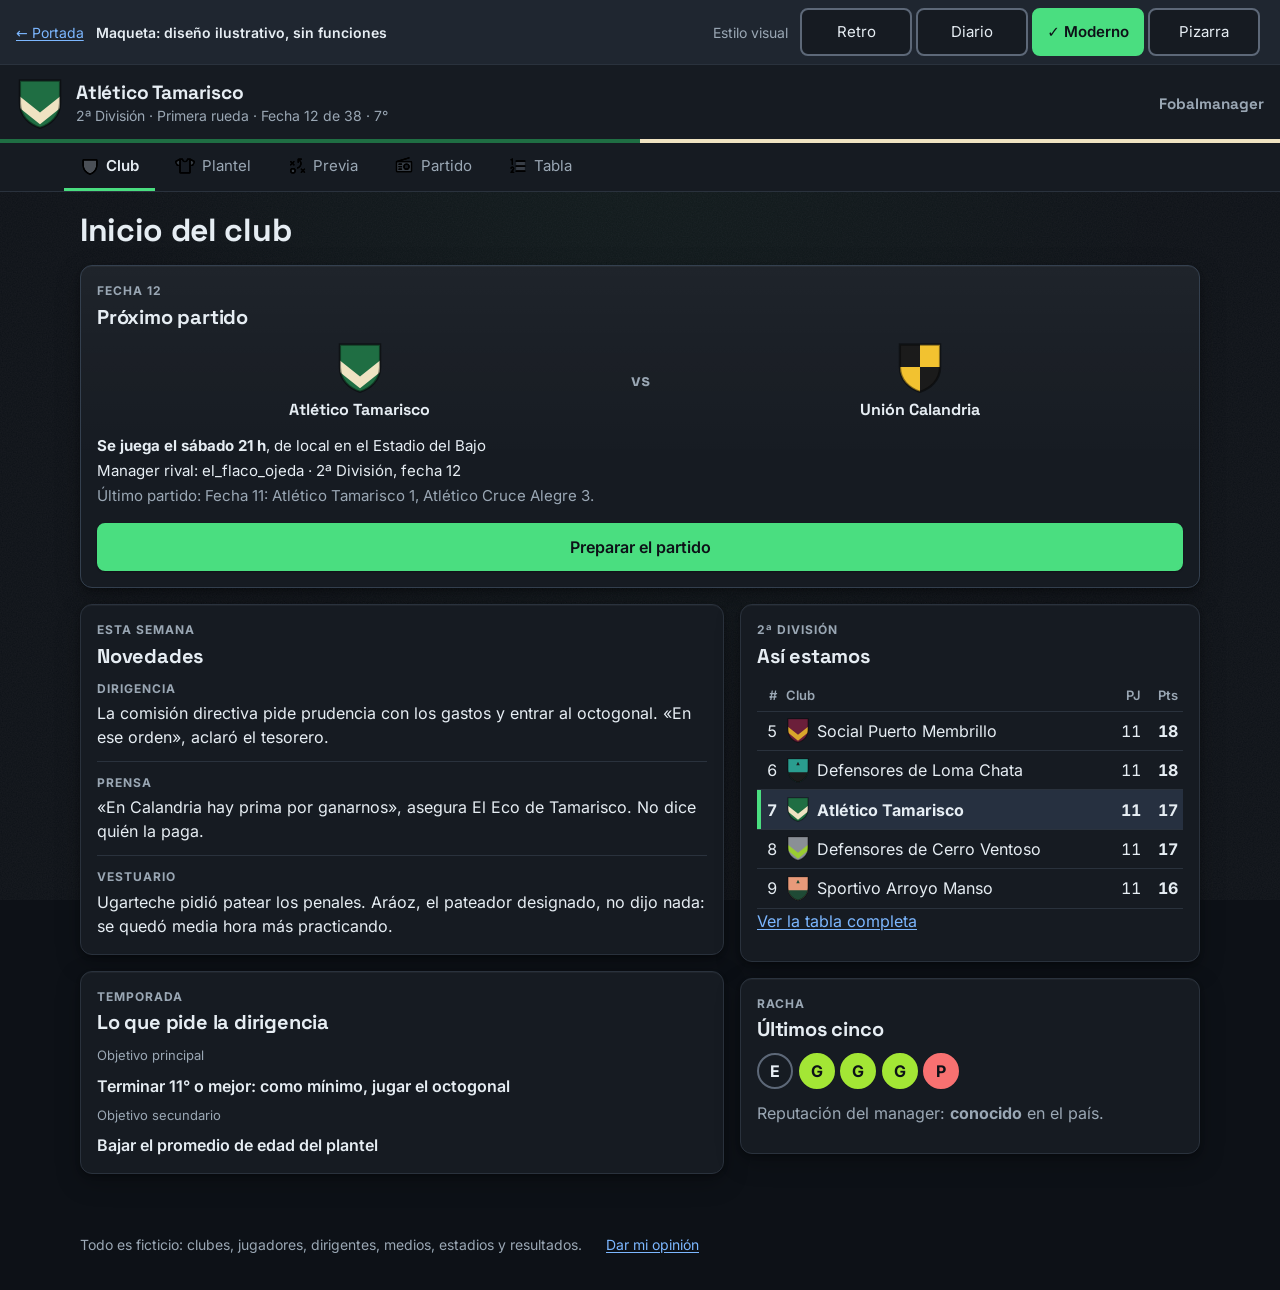
==== commit 9a180901: "Opción D en rediseño y circuito de imágenes generadas (RN-759 a RN-761) - menu-d.html queda con el a" ====
--- a/club.html
+++ b/club.html
@@ -12,12 +12,12 @@
 <body class="club-pantalla">
 <!-- Íconos: Phosphor Icons (MIT), Copyright (c) 2023 Phosphor Icons. Ver LICENCIAS.md --><svg width="0" height="0" style="position:absolute" aria-hidden="true"><symbol id="ph-list-numbers-duotone" viewBox="0 0 256 256"><path d="M216,64V192H104V64Z" class="ic-fondo"/><path d="M224,128a8,8,0,0,1-8,8H104a8,8,0,0,1,0-16H216A8,8,0,0,1,224,128ZM104,72H216a8,8,0,0,0,0-16H104a8,8,0,0,0,0,16ZM216,184H104a8,8,0,0,0,0,16H216a8,8,0,0,0,0-16ZM43.58,55.16,48,52.94V104a8,8,0,0,0,16,0V40a8,8,0,0,0-11.58-7.16l-16,8a8,8,0,0,0,7.16,14.32ZM79.77,156.72a23.73,23.73,0,0,0-9.6-15.95,24.86,24.86,0,0,0-34.11,4.7,23.63,23.63,0,0,0-3.57,6.46,8,8,0,1,0,15,5.47,7.84,7.84,0,0,1,1.18-2.13,8.76,8.76,0,0,1,12-1.59A7.91,7.91,0,0,1,63.93,159a7.64,7.64,0,0,1-1.57,5.78,1,1,0,0,0-.08.11L33.59,203.21A8,8,0,0,0,40,216H72a8,8,0,0,0,0-16H56l19.08-25.53A23.47,23.47,0,0,0,79.77,156.72Z"/></symbol><symbol id="ph-list-numbers-light" viewBox="0 0 256 256"><path d="M222,128a6,6,0,0,1-6,6H104a6,6,0,0,1,0-12H216A6,6,0,0,1,222,128ZM104,70H216a6,6,0,0,0,0-12H104a6,6,0,0,0,0,12ZM216,186H104a6,6,0,0,0,0,12H216a6,6,0,0,0,0-12ZM42.68,53.37,50,49.71V104a6,6,0,0,0,12,0V40a6,6,0,0,0-8.68-5.37l-16,8a6,6,0,0,0,5.36,10.74ZM72,202H52l21.48-28.74A21.5,21.5,0,0,0,77.79,157,21.75,21.75,0,0,0,69,142.38a22.86,22.86,0,0,0-31.35,4.31,22.18,22.18,0,0,0-3.28,5.92,6,6,0,0,0,11.28,4.11,9.87,9.87,0,0,1,1.48-2.67,10.78,10.78,0,0,1,14.78-2,9.89,9.89,0,0,1,4,6.61,9.64,9.64,0,0,1-2,7.28l-.06.09L35.2,204.41A6,6,0,0,0,40,214H72a6,6,0,0,0,0-12Z"/></symbol><symbol id="ph-list-numbers-regular" viewBox="0 0 256 256"><path d="M224,128a8,8,0,0,1-8,8H104a8,8,0,0,1,0-16H216A8,8,0,0,1,224,128ZM104,72H216a8,8,0,0,0,0-16H104a8,8,0,0,0,0,16ZM216,184H104a8,8,0,0,0,0,16H216a8,8,0,0,0,0-16ZM43.58,55.16,48,52.94V104a8,8,0,0,0,16,0V40a8,8,0,0,0-11.58-7.16l-16,8a8,8,0,0,0,7.16,14.32ZM79.77,156.72a23.73,23.73,0,0,0-9.6-15.95,24.86,24.86,0,0,0-34.11,4.7,23.63,23.63,0,0,0-3.57,6.46,8,8,0,1,0,15,5.47,7.84,7.84,0,0,1,1.18-2.13,8.76,8.76,0,0,1,12-1.59A7.91,7.91,0,0,1,63.93,159a7.64,7.64,0,0,1-1.57,5.78,1,1,0,0,0-.08.11L33.59,203.21A8,8,0,0,0,40,216H72a8,8,0,0,0,0-16H56l19.08-25.53A23.47,23.47,0,0,0,79.77,156.72Z"/></symbol><symbol id="ph-radio-duotone" viewBox="0 0 256 256"><path d="M216,72H32V192a8,8,0,0,0,8,8H216a8,8,0,0,0,8-8V80A8,8,0,0,0,216,72Zm-56,96a32,32,0,1,1,32-32A32,32,0,0,1,160,168Z" class="ic-fondo"/><path d="M104,168a8,8,0,0,1-8,8H64a8,8,0,0,1,0-16H96A8,8,0,0,1,104,168Zm-8-40H64a8,8,0,0,0,0,16H96a8,8,0,0,0,0-16Zm0-32H64a8,8,0,0,0,0,16H96a8,8,0,0,0,0-16ZM232,80V192a16,16,0,0,1-16,16H40a16,16,0,0,1-16-16V72a8,8,0,0,1,5.7-7.66l160-48a8,8,0,0,1,4.6,15.33L86.51,64H216A16,16,0,0,1,232,80ZM216,192V80H40V192H216Zm-16-56a40,40,0,1,1-40-40A40,40,0,0,1,200,136Zm-16,0a24,24,0,1,0-24,24A24,24,0,0,0,184,136Z"/></symbol><symbol id="ph-radio-light" viewBox="0 0 256 256"><path d="M102,104a6,6,0,0,1-6,6H64a6,6,0,0,1,0-12H96A6,6,0,0,1,102,104Zm-6,26H64a6,6,0,0,0,0,12H96a6,6,0,0,0,0-12Zm0,32H64a6,6,0,0,0,0,12H96a6,6,0,0,0,0-12ZM230,80V192a14,14,0,0,1-14,14H40a14,14,0,0,1-14-14V72a6,6,0,0,1,4.28-5.75l160-48a6,6,0,0,1,3.44,11.5L72.88,66H216A14,14,0,0,1,230,80Zm-12,0a2,2,0,0,0-2-2H38V192a2,2,0,0,0,2,2H216a2,2,0,0,0,2-2Zm-20,56a38,38,0,1,1-38-38A38,38,0,0,1,198,136Zm-12,0a26,26,0,1,0-26,26A26,26,0,0,0,186,136Z"/></symbol><symbol id="ph-radio-regular" viewBox="0 0 256 256"><path d="M104,168a8,8,0,0,1-8,8H64a8,8,0,0,1,0-16H96A8,8,0,0,1,104,168Zm-8-40H64a8,8,0,0,0,0,16H96a8,8,0,0,0,0-16Zm0-32H64a8,8,0,0,0,0,16H96a8,8,0,0,0,0-16ZM232,80V192a16,16,0,0,1-16,16H40a16,16,0,0,1-16-16V72a8,8,0,0,1,5.7-7.66l160-48a8,8,0,0,1,4.6,15.33L86.51,64H216A16,16,0,0,1,232,80ZM216,192V80H40V192H216Zm-16-56a40,40,0,1,1-40-40A40,40,0,0,1,200,136Zm-16,0a24,24,0,1,0-24,24A24,24,0,0,0,184,136Z"/></symbol><symbol id="ph-shield-duotone" viewBox="0 0 256 256"><path d="M216,56v56c0,96-88,120-88,120S40,208,40,112V56a8,8,0,0,1,8-8H208A8,8,0,0,1,216,56Z" class="ic-fondo"/><path d="M208,40H48A16,16,0,0,0,32,56v56c0,52.72,25.52,84.67,46.93,102.19,23.06,18.86,46,25.27,47,25.53a8,8,0,0,0,4.2,0c1-.26,23.91-6.67,47-25.53C198.48,196.67,224,164.72,224,112V56A16,16,0,0,0,208,40Zm0,72c0,37.07-13.66,67.16-40.6,89.42A129.3,129.3,0,0,1,128,223.62a128.25,128.25,0,0,1-38.92-21.81C61.82,179.51,48,149.3,48,112l0-56,160,0Z"/></symbol><symbol id="ph-shield-light" viewBox="0 0 256 256"><path d="M208,42H48A14,14,0,0,0,34,56v56c0,51.94,25.12,83.4,46.2,100.64,22.73,18.6,45.27,24.89,46.22,25.15a6,6,0,0,0,3.16,0c.95-.26,23.49-6.55,46.22-25.15C196.88,195.4,222,163.94,222,112V56A14,14,0,0,0,208,42Zm2,70c0,37.76-13.94,68.39-41.44,91.06A131.17,131.17,0,0,1,128,225.72a130.94,130.94,0,0,1-40.56-22.66C59.94,180.39,46,149.76,46,112V56a2,2,0,0,1,2-2H208a2,2,0,0,1,2,2Z"/></symbol><symbol id="ph-shield-regular" viewBox="0 0 256 256"><path d="M208,40H48A16,16,0,0,0,32,56v56c0,52.72,25.52,84.67,46.93,102.19,23.06,18.86,46,25.27,47,25.53a8,8,0,0,0,4.2,0c1-.26,23.91-6.67,47-25.53C198.48,196.67,224,164.72,224,112V56A16,16,0,0,0,208,40Zm0,72c0,37.07-13.66,67.16-40.6,89.42A129.3,129.3,0,0,1,128,223.62a128.25,128.25,0,0,1-38.92-21.81C61.82,179.51,48,149.3,48,112l0-56,160,0Z"/></symbol><symbol id="ph-strategy-duotone" viewBox="0 0 256 256"><path d="M104,188a28,28,0,1,1-28-28A28,28,0,0,1,104,188Z" class="ic-fondo"/><path d="M76,152a36,36,0,1,0,36,36A36,36,0,0,0,76,152Zm0,56a20,20,0,1,1,20-20A20,20,0,0,1,76,208ZM42.34,106.34,56.69,92,42.34,77.66A8,8,0,0,1,53.66,66.34L68,80.69,82.34,66.34A8,8,0,0,1,93.66,77.66L79.31,92l14.35,14.34a8,8,0,0,1-11.32,11.32L68,103.31,53.66,117.66a8,8,0,0,1-11.32-11.32Zm187.32,96a8,8,0,0,1-11.32,11.32L204,199.31l-14.34,14.35a8,8,0,0,1-11.32-11.32L192.69,188l-14.35-14.34a8,8,0,0,1,11.32-11.32L204,176.69l14.34-14.35a8,8,0,0,1,11.32,11.32L215.31,188Zm-45.19-89.51c-6.18,22.33-25.32,41.63-46.53,46.93A8.13,8.13,0,0,1,136,160a8,8,0,0,1-1.93-15.76c15.63-3.91,30.35-18.91,35-35.68,3.19-11.5,3.22-29-14.71-46.9L152,59.31V80a8,8,0,0,1-16,0V40a8,8,0,0,1,8-8h40a8,8,0,0,1,0,16H163.31l2.35,2.34C183.9,68.59,190.58,90.78,184.47,112.83Z"/></symbol><symbol id="ph-strategy-light" viewBox="0 0 256 256"><path d="M76,154a34,34,0,1,0,34,34A34,34,0,0,0,76,154Zm0,56a22,22,0,1,1,22-22A22,22,0,0,1,76,210ZM43.76,107.76,59.52,92,43.76,76.24a6,6,0,0,1,8.48-8.48L68,83.52,83.76,67.76a6,6,0,0,1,8.48,8.48L76.48,92l15.76,15.76a6,6,0,1,1-8.48,8.48L68,100.48,52.24,116.24a6,6,0,0,1-8.48-8.48Zm184.48,96a6,6,0,1,1-8.48,8.48L204,196.48l-15.76,15.76a6,6,0,0,1-8.48-8.48L195.52,188l-15.76-15.76a6,6,0,0,1,8.48-8.48L204,179.52l15.76-15.76a6,6,0,0,1,8.48,8.48L212.48,188ZM182.55,112.3c-6,21.66-24.55,40.38-45.09,45.52A6.14,6.14,0,0,1,136,158a6,6,0,0,1-1.46-11.82c16.29-4.07,31.62-19.67,36.44-37.09,3.33-12,3.39-30.24-15.22-48.85L150,54.48V80a6,6,0,0,1-12,0V40a6,6,0,0,1,6-6h40a6,6,0,0,1,0,12H158.48l5.76,5.76C182,69.47,188.45,91,182.55,112.3Z"/></symbol><symbol id="ph-strategy-regular" viewBox="0 0 256 256"><path d="M76,152a36,36,0,1,0,36,36A36,36,0,0,0,76,152Zm0,56a20,20,0,1,1,20-20A20,20,0,0,1,76,208ZM42.34,106.34,56.69,92,42.34,77.66A8,8,0,0,1,53.66,66.34L68,80.69,82.34,66.34A8,8,0,0,1,93.66,77.66L79.31,92l14.35,14.34a8,8,0,0,1-11.32,11.32L68,103.31,53.66,117.66a8,8,0,0,1-11.32-11.32Zm187.32,96a8,8,0,0,1-11.32,11.32L204,199.31l-14.34,14.35a8,8,0,0,1-11.32-11.32L192.69,188l-14.35-14.34a8,8,0,0,1,11.32-11.32L204,176.69l14.34-14.35a8,8,0,0,1,11.32,11.32L215.31,188Zm-45.19-89.51c-6.18,22.33-25.32,41.63-46.53,46.93A8.13,8.13,0,0,1,136,160a8,8,0,0,1-1.93-15.76c15.63-3.91,30.35-18.91,35-35.68,3.19-11.5,3.22-29-14.71-46.9L152,59.31V80a8,8,0,0,1-16,0V40a8,8,0,0,1,8-8h40a8,8,0,0,1,0,16H163.31l2.35,2.34C183.9,68.59,190.58,90.78,184.47,112.83Z"/></symbol><symbol id="ph-t-shirt-duotone" viewBox="0 0 256 256"><path d="M247.11,78.77l-19.27,36.81a8.44,8.44,0,0,1-7.5,4.42H192V40l51.78,28.25A7.81,7.81,0,0,1,247.11,78.77Zm-238.22,0,19.27,36.81a8.44,8.44,0,0,0,7.5,4.42H64V40L12.22,68.25A7.81,7.81,0,0,0,8.89,78.77Z" class="ic-fondo"/><path d="M247.59,61.22,195.83,33A8,8,0,0,0,192,32H160a8,8,0,0,0-8,8,24,24,0,0,1-48,0,8,8,0,0,0-8-8H64a8,8,0,0,0-3.84,1L8.41,61.22A15.76,15.76,0,0,0,1.82,82.48l19.27,36.81A16.37,16.37,0,0,0,35.67,128H56v80a16,16,0,0,0,16,16H184a16,16,0,0,0,16-16V128h20.34a16.37,16.37,0,0,0,14.58-8.71l19.27-36.81A15.76,15.76,0,0,0,247.59,61.22ZM35.67,112a.62.62,0,0,1-.41-.13L16.09,75.26,56,53.48V112ZM184,208H72V48h16.8a40,40,0,0,0,78.38,0H184Zm36.75-96.14a.55.55,0,0,1-.41.14H200V53.48l39.92,21.78Z"/></symbol><symbol id="ph-t-shirt-light" viewBox="0 0 256 256"><path d="M246.64,63,194.87,34.74A5.93,5.93,0,0,0,192,34H160a6,6,0,0,0-6,6,26,26,0,0,1-52,0,6,6,0,0,0-6-6H64a5.93,5.93,0,0,0-2.88.74L9.36,63A13.77,13.77,0,0,0,3.58,81.55l19.28,36.81A14.38,14.38,0,0,0,35.67,126H58v82a14,14,0,0,0,14,14H184a14,14,0,0,0,14-14V126h22.34a14.38,14.38,0,0,0,12.81-7.64l19.28-36.81A13.77,13.77,0,0,0,246.64,63Zm-211,51a2.42,2.42,0,0,1-2.18-1.21L14.21,76a1.82,1.82,0,0,1,.9-2.47L58,50.11V114ZM186,208a2,2,0,0,1-2,2H72a2,2,0,0,1-2-2V46H90.48a38,38,0,0,0,75,0H186Zm55.8-132-19.28,36.8a2.42,2.42,0,0,1-2.18,1.21H198V50.11l42.9,23.4A1.83,1.83,0,0,1,241.79,76Z"/></symbol><symbol id="ph-t-shirt-regular" viewBox="0 0 256 256"><path d="M247.59,61.22,195.83,33A8,8,0,0,0,192,32H160a8,8,0,0,0-8,8,24,24,0,0,1-48,0,8,8,0,0,0-8-8H64a8,8,0,0,0-3.84,1L8.41,61.22A15.76,15.76,0,0,0,1.82,82.48l19.27,36.81A16.37,16.37,0,0,0,35.67,128H56v80a16,16,0,0,0,16,16H184a16,16,0,0,0,16-16V128h20.34a16.37,16.37,0,0,0,14.58-8.71l19.27-36.81A15.76,15.76,0,0,0,247.59,61.22ZM35.67,112a.62.62,0,0,1-.41-.13L16.09,75.26,56,53.48V112ZM184,208H72V48h16.8a40,40,0,0,0,78.38,0H184Zm36.75-96.14a.55.55,0,0,1-.41.14H200V53.48l39.92,21.78Z"/></symbol></svg>
 <div class="barra-maqueta"><p class="aviso"><a href="index.html">← Portada</a><strong>Maqueta: diseño ilustrativo, sin funciones</strong></p><fieldset class="selector-tema"><legend>Estilo visual</legend><label><input type="radio" name="tema" value="retro">Retro</label><label><input type="radio" name="tema" value="diario">Diario</label><label><input type="radio" name="tema" value="moderno">Moderno</label><label><input type="radio" name="tema" value="pizarra">Pizarra</label><label class="invertir-club"><input type="checkbox" name="invertir-club">Invertir colores del club</label></fieldset></div>
-<header class="club" style="--club-1:#1f6e43;--club-2:#efe3c2"><svg class="escudo" viewBox="0 0 40 46" role="img" aria-label="Escudo de Atlético Tamarisco"><clipPath id="e16"><path d="M3 3h34v19c0 11-8 18-17 21C11 40 3 33 3 22z"/></clipPath><g clip-path="url(#e16)"><rect width="40" height="46" fill="#1f6e43"/><path d="M0 14 20 30 40 14v10L20 40 0 24z" fill="#efe3c2"/></g><path d="M3 3h34v19c0 11-8 18-17 21C11 40 3 33 3 22z" fill="none" stroke="#000" stroke-opacity=".45" stroke-width="2"/></svg><div><p class="nombre">Atlético Tamarisco</p><p class="contexto"><span class="nw">2ª División ·</span> <span class="nw">Primera rueda ·</span> <span class="nw">Fecha 12 de 38 ·</span> <span class="nw">7°</span></p></div><a class="marca" href="index.html">Fobalmanager</a></header><nav class="pantallas" aria-label="Pantallas de la maqueta"><ul><li><a href="club.html" aria-current="page"><svg class="icono" viewBox="0 0 256 256" aria-hidden="true" focusable="false"><use class="ic-duotone" href="#ph-shield-duotone"/><use class="ic-light" href="#ph-shield-light"/><use class="ic-regular" href="#ph-shield-regular"/></svg><span>Club</span></a></li><li><a href="plantel.html"><svg class="icono" viewBox="0 0 256 256" aria-hidden="true" focusable="false"><use class="ic-duotone" href="#ph-t-shirt-duotone"/><use class="ic-light" href="#ph-t-shirt-light"/><use class="ic-regular" href="#ph-t-shirt-regular"/></svg><span>Plantel</span></a></li><li><a href="previa.html"><svg class="icono" viewBox="0 0 256 256" aria-hidden="true" focusable="false"><use class="ic-duotone" href="#ph-strategy-duotone"/><use class="ic-light" href="#ph-strategy-light"/><use class="ic-regular" href="#ph-strategy-regular"/></svg><span>Previa</span></a></li><li><a href="partido.html"><svg class="icono" viewBox="0 0 256 256" aria-hidden="true" focusable="false"><use class="ic-duotone" href="#ph-radio-duotone"/><use class="ic-light" href="#ph-radio-light"/><use class="ic-regular" href="#ph-radio-regular"/></svg><span>Partido</span></a></li><li><a href="tabla.html"><svg class="icono" viewBox="0 0 256 256" aria-hidden="true" focusable="false"><use class="ic-duotone" href="#ph-list-numbers-duotone"/><use class="ic-light" href="#ph-list-numbers-light"/><use class="ic-regular" href="#ph-list-numbers-regular"/></svg><span>Tabla</span></a></li></ul></nav>
+<header class="club" style="--club-1:#1f6e43;--club-2:#efe3c2"><svg class="escudo" viewBox="0 0 40 46" role="img" aria-label="Escudo de Atlético Tamarisco"><clipPath id="e14"><path d="M3 3h34v19c0 11-8 18-17 21C11 40 3 33 3 22z"/></clipPath><g clip-path="url(#e14)"><rect width="40" height="46" fill="#1f6e43"/><path d="M0 14 20 30 40 14v10L20 40 0 24z" fill="#efe3c2"/></g><path d="M3 3h34v19c0 11-8 18-17 21C11 40 3 33 3 22z" fill="none" stroke="#000" stroke-opacity=".45" stroke-width="2"/></svg><div><p class="nombre">Atlético Tamarisco</p><p class="contexto"><span class="nw">2ª División ·</span> <span class="nw">Primera rueda ·</span> <span class="nw">Fecha 12 de 38 ·</span> <span class="nw">7°</span></p></div><a class="marca" href="index.html">Fobalmanager</a></header><nav class="pantallas" aria-label="Pantallas de la maqueta"><ul><li><a href="club.html" aria-current="page"><svg class="icono" viewBox="0 0 256 256" aria-hidden="true" focusable="false"><use class="ic-duotone" href="#ph-shield-duotone"/><use class="ic-light" href="#ph-shield-light"/><use class="ic-regular" href="#ph-shield-regular"/></svg><span>Club</span></a></li><li><a href="plantel.html"><svg class="icono" viewBox="0 0 256 256" aria-hidden="true" focusable="false"><use class="ic-duotone" href="#ph-t-shirt-duotone"/><use class="ic-light" href="#ph-t-shirt-light"/><use class="ic-regular" href="#ph-t-shirt-regular"/></svg><span>Plantel</span></a></li><li><a href="previa.html"><svg class="icono" viewBox="0 0 256 256" aria-hidden="true" focusable="false"><use class="ic-duotone" href="#ph-strategy-duotone"/><use class="ic-light" href="#ph-strategy-light"/><use class="ic-regular" href="#ph-strategy-regular"/></svg><span>Previa</span></a></li><li><a href="partido.html"><svg class="icono" viewBox="0 0 256 256" aria-hidden="true" focusable="false"><use class="ic-duotone" href="#ph-radio-duotone"/><use class="ic-light" href="#ph-radio-light"/><use class="ic-regular" href="#ph-radio-regular"/></svg><span>Partido</span></a></li><li><a href="tabla.html"><svg class="icono" viewBox="0 0 256 256" aria-hidden="true" focusable="false"><use class="ic-duotone" href="#ph-list-numbers-duotone"/><use class="ic-light" href="#ph-list-numbers-light"/><use class="ic-regular" href="#ph-list-numbers-regular"/></svg><span>Tabla</span></a></li></ul></nav>
 
 <main id="contenido">
 <h1 class="titulo-pantalla">Inicio del club</h1>
-<section class="seccion destacada proximo"><header><span class="volanta">Fecha 12</span><h2>Próximo partido</h2></header><div class="duelo"><span class="equipo"><svg class="escudo" viewBox="0 0 40 46" role="img" aria-label="Escudo de Atlético Tamarisco"><clipPath id="e9"><path d="M3 3h34v19c0 11-8 18-17 21C11 40 3 33 3 22z"/></clipPath><g clip-path="url(#e9)"><rect width="40" height="46" fill="#1f6e43"/><path d="M0 14 20 30 40 14v10L20 40 0 24z" fill="#efe3c2"/></g><path d="M3 3h34v19c0 11-8 18-17 21C11 40 3 33 3 22z" fill="none" stroke="#000" stroke-opacity=".45" stroke-width="2"/></svg>Atlético Tamarisco</span><span class="vs">vs</span>
-<span class="equipo"><svg class="escudo" viewBox="0 0 40 46" role="img" aria-label="Escudo de Unión Calandria"><clipPath id="e10"><path d="M3 3h34v19c0 11-8 18-17 21C11 40 3 33 3 22z"/></clipPath><g clip-path="url(#e10)"><rect width="40" height="46" fill="#1b1b1b"/><path d="M20 0h20v22H20zM0 22h20v24H0z" fill="#f2c230"/></g><path d="M3 3h34v19c0 11-8 18-17 21C11 40 3 33 3 22z" fill="none" stroke="#000" stroke-opacity=".45" stroke-width="2"/></svg>Unión Calandria</span></div>
+<section class="seccion destacada proximo"><header><span class="volanta">Fecha 12</span><h2>Próximo partido</h2></header><div class="duelo"><span class="equipo"><svg class="escudo" viewBox="0 0 40 46" role="img" aria-label="Escudo de Atlético Tamarisco"><clipPath id="e7"><path d="M3 3h34v19c0 11-8 18-17 21C11 40 3 33 3 22z"/></clipPath><g clip-path="url(#e7)"><rect width="40" height="46" fill="#1f6e43"/><path d="M0 14 20 30 40 14v10L20 40 0 24z" fill="#efe3c2"/></g><path d="M3 3h34v19c0 11-8 18-17 21C11 40 3 33 3 22z" fill="none" stroke="#000" stroke-opacity=".45" stroke-width="2"/></svg>Atlético Tamarisco</span><span class="vs">vs</span>
+<span class="equipo"><svg class="escudo" viewBox="0 0 40 46" role="img" aria-label="Escudo de Unión Calandria"><clipPath id="e8"><path d="M3 3h34v19c0 11-8 18-17 21C11 40 3 33 3 22z"/></clipPath><g clip-path="url(#e8)"><rect width="40" height="46" fill="#1b1b1b"/><path d="M20 0h20v22H20zM0 22h20v24H0z" fill="#f2c230"/></g><path d="M3 3h34v19c0 11-8 18-17 21C11 40 3 33 3 22z" fill="none" stroke="#000" stroke-opacity=".45" stroke-width="2"/></svg>Unión Calandria</span></div>
 <ul class="datos"><li><b>Se juega el sábado 21 h</b>, de local en el Estadio del Bajo</li><li>Manager rival: el_flaco_ojeda · 2ª División, fecha 12</li>
 <li class="suave">Último partido: Fecha 11: Atlético Tamarisco 1, Atlético Cruce Alegre 3.</li></ul>
 <a class="boton principal ancho" href="previa.html">Preparar el partido</a></section>
@@ -26,7 +26,7 @@
 <li><span class="volanta">Prensa</span><p>«En Calandria hay prima por ganarnos», asegura El Eco de Tamarisco. No dice quién la paga.</p></li>
 <li><span class="volanta">Vestuario</span><p>Ugarteche pidió patear los penales. Aráoz, el pateador designado, no dijo nada: se quedó media hora más practicando.</p></li>
 </ul></section><section class="seccion " id="dirigencia"><header><span class="volanta">Temporada</span><h2>Lo que pide la dirigencia</h2></header><dl class="objetivos"><dt>Objetivo principal</dt><dd>Terminar 11° o mejor: como mínimo, jugar el octogonal</dd>
-<dt>Objetivo secundario</dt><dd>Bajar el promedio de edad del plantel</dd></dl></section></div><div><section class="seccion "><header><span class="volanta">2ª División</span><h2>Así estamos</h2></header><table class="mini-tabla"><thead><tr><th class="n" scope="col"><abbr title="Posición">#</abbr></th><th scope="col">Club</th><th class="n" scope="col"><abbr title="Partidos jugados">PJ</abbr></th><th class="n" scope="col"><abbr title="Puntos">Pts</abbr></th></tr></thead><tbody><tr><td class="n">5</td><td><span class="club-celda"><svg class="escudo-chico" viewBox="0 0 40 46" role="img" aria-label="Escudo de Social Puerto Membrillo"><clipPath id="e11"><path d="M3 3h34v19c0 11-8 18-17 21C11 40 3 33 3 22z"/></clipPath><g clip-path="url(#e11)"><rect width="40" height="46" fill="#6b1f3a"/><path d="M0 14 20 30 40 14v10L20 40 0 24z" fill="#d9a62b"/></g><path d="M3 3h34v19c0 11-8 18-17 21C11 40 3 33 3 22z" fill="none" stroke="#000" stroke-opacity=".45" stroke-width="2"/></svg><span>Social Puerto Membrillo</span></span></td><td class="n">11</td><td class="n"><b>18</b></td></tr><tr><td class="n">6</td><td><span class="club-celda"><svg class="escudo-chico" viewBox="0 0 40 46" role="img" aria-label="Escudo de Defensores de Loma Chata"><clipPath id="e12"><path d="M3 3h34v19c0 11-8 18-17 21C11 40 3 33 3 22z"/></clipPath><g clip-path="url(#e12)"><rect width="40" height="46" fill="#2a9d8f"/><path d="M0 26h40v20H0z" fill="#1b1b1b"/><path d="M20 8l3 6h-6z" fill="#1b1b1b"/></g><path d="M3 3h34v19c0 11-8 18-17 21C11 40 3 33 3 22z" fill="none" stroke="#000" stroke-opacity=".45" stroke-width="2"/></svg><span>Defensores de Loma Chata</span></span></td><td class="n">11</td><td class="n"><b>18</b></td></tr><tr class="mio"><td class="n">7</td><td><span class="club-celda"><svg class="escudo-chico" viewBox="0 0 40 46" role="img" aria-label="Escudo de Atlético Tamarisco"><clipPath id="e13"><path d="M3 3h34v19c0 11-8 18-17 21C11 40 3 33 3 22z"/></clipPath><g clip-path="url(#e13)"><rect width="40" height="46" fill="#1f6e43"/><path d="M0 14 20 30 40 14v10L20 40 0 24z" fill="#efe3c2"/></g><path d="M3 3h34v19c0 11-8 18-17 21C11 40 3 33 3 22z" fill="none" stroke="#000" stroke-opacity=".45" stroke-width="2"/></svg><span>Atlético Tamarisco</span></span></td><td class="n">11</td><td class="n"><b>17</b></td></tr><tr><td class="n">8</td><td><span class="club-celda"><svg class="escudo-chico" viewBox="0 0 40 46" role="img" aria-label="Escudo de Defensores de Cerro Ventoso"><clipPath id="e14"><path d="M3 3h34v19c0 11-8 18-17 21C11 40 3 33 3 22z"/></clipPath><g clip-path="url(#e14)"><rect width="40" height="46" fill="#8a8f96"/><path d="M0 14 20 30 40 14v10L20 40 0 24z" fill="#9acd32"/></g><path d="M3 3h34v19c0 11-8 18-17 21C11 40 3 33 3 22z" fill="none" stroke="#000" stroke-opacity=".45" stroke-width="2"/></svg><span>Defensores de Cerro Ventoso</span></span></td><td class="n">11</td><td class="n"><b>17</b></td></tr><tr><td class="n">9</td><td><span class="club-celda"><svg class="escudo-chico" viewBox="0 0 40 46" role="img" aria-label="Escudo de Sportivo Arroyo Manso"><clipPath id="e15"><path d="M3 3h34v19c0 11-8 18-17 21C11 40 3 33 3 22z"/></clipPath><g clip-path="url(#e15)"><rect width="40" height="46" fill="#e89a7a"/><path d="M0 26h40v20H0z" fill="#1f4a35"/><path d="M20 8l3 6h-6z" fill="#1f4a35"/></g><path d="M3 3h34v19c0 11-8 18-17 21C11 40 3 33 3 22z" fill="none" stroke="#000" stroke-opacity=".45" stroke-width="2"/></svg><span>Sportivo Arroyo Manso</span></span></td><td class="n">11</td><td class="n"><b>16</b></td></tr></tbody></table><p><a href="tabla.html">Ver la tabla completa</a></p></section><section class="seccion "><header><span class="volanta">Racha</span><h2>Últimos cinco</h2></header><ol class="racha" aria-label="Últimos cinco partidos, del más viejo al más reciente"><li class="E"><span aria-hidden="true">E</span><span class="sr">empatado</span></li><li class="G"><span aria-hidden="true">G</span><span class="sr">ganado</span></li><li class="G"><span aria-hidden="true">G</span><span class="sr">ganado</span></li><li class="G"><span aria-hidden="true">G</span><span class="sr">ganado</span></li><li class="P"><span aria-hidden="true">P</span><span class="sr">perdido</span></li></ol><p class="suave" style="margin-top:.75rem">Reputación del manager: <b>conocido</b> en el país.</p></section></div></div>
+<dt>Objetivo secundario</dt><dd>Bajar el promedio de edad del plantel</dd></dl></section></div><div><section class="seccion "><header><span class="volanta">2ª División</span><h2>Así estamos</h2></header><table class="mini-tabla"><thead><tr><th class="n" scope="col"><abbr title="Posición">#</abbr></th><th scope="col">Club</th><th class="n" scope="col"><abbr title="Partidos jugados">PJ</abbr></th><th class="n" scope="col"><abbr title="Puntos">Pts</abbr></th></tr></thead><tbody><tr><td class="n">5</td><td><span class="club-celda"><svg class="escudo-chico" viewBox="0 0 40 46" role="img" aria-label="Escudo de Social Puerto Membrillo"><clipPath id="e9"><path d="M3 3h34v19c0 11-8 18-17 21C11 40 3 33 3 22z"/></clipPath><g clip-path="url(#e9)"><rect width="40" height="46" fill="#6b1f3a"/><path d="M0 14 20 30 40 14v10L20 40 0 24z" fill="#d9a62b"/></g><path d="M3 3h34v19c0 11-8 18-17 21C11 40 3 33 3 22z" fill="none" stroke="#000" stroke-opacity=".45" stroke-width="2"/></svg><span>Social Puerto Membrillo</span></span></td><td class="n">11</td><td class="n"><b>18</b></td></tr><tr><td class="n">6</td><td><span class="club-celda"><svg class="escudo-chico" viewBox="0 0 40 46" role="img" aria-label="Escudo de Defensores de Loma Chata"><clipPath id="e10"><path d="M3 3h34v19c0 11-8 18-17 21C11 40 3 33 3 22z"/></clipPath><g clip-path="url(#e10)"><rect width="40" height="46" fill="#2a9d8f"/><path d="M0 26h40v20H0z" fill="#1b1b1b"/><path d="M20 8l3 6h-6z" fill="#1b1b1b"/></g><path d="M3 3h34v19c0 11-8 18-17 21C11 40 3 33 3 22z" fill="none" stroke="#000" stroke-opacity=".45" stroke-width="2"/></svg><span>Defensores de Loma Chata</span></span></td><td class="n">11</td><td class="n"><b>18</b></td></tr><tr class="mio"><td class="n">7</td><td><span class="club-celda"><svg class="escudo-chico" viewBox="0 0 40 46" role="img" aria-label="Escudo de Atlético Tamarisco"><clipPath id="e11"><path d="M3 3h34v19c0 11-8 18-17 21C11 40 3 33 3 22z"/></clipPath><g clip-path="url(#e11)"><rect width="40" height="46" fill="#1f6e43"/><path d="M0 14 20 30 40 14v10L20 40 0 24z" fill="#efe3c2"/></g><path d="M3 3h34v19c0 11-8 18-17 21C11 40 3 33 3 22z" fill="none" stroke="#000" stroke-opacity=".45" stroke-width="2"/></svg><span>Atlético Tamarisco</span></span></td><td class="n">11</td><td class="n"><b>17</b></td></tr><tr><td class="n">8</td><td><span class="club-celda"><svg class="escudo-chico" viewBox="0 0 40 46" role="img" aria-label="Escudo de Defensores de Cerro Ventoso"><clipPath id="e12"><path d="M3 3h34v19c0 11-8 18-17 21C11 40 3 33 3 22z"/></clipPath><g clip-path="url(#e12)"><rect width="40" height="46" fill="#8a8f96"/><path d="M0 14 20 30 40 14v10L20 40 0 24z" fill="#9acd32"/></g><path d="M3 3h34v19c0 11-8 18-17 21C11 40 3 33 3 22z" fill="none" stroke="#000" stroke-opacity=".45" stroke-width="2"/></svg><span>Defensores de Cerro Ventoso</span></span></td><td class="n">11</td><td class="n"><b>17</b></td></tr><tr><td class="n">9</td><td><span class="club-celda"><svg class="escudo-chico" viewBox="0 0 40 46" role="img" aria-label="Escudo de Sportivo Arroyo Manso"><clipPath id="e13"><path d="M3 3h34v19c0 11-8 18-17 21C11 40 3 33 3 22z"/></clipPath><g clip-path="url(#e13)"><rect width="40" height="46" fill="#e89a7a"/><path d="M0 26h40v20H0z" fill="#1f4a35"/><path d="M20 8l3 6h-6z" fill="#1f4a35"/></g><path d="M3 3h34v19c0 11-8 18-17 21C11 40 3 33 3 22z" fill="none" stroke="#000" stroke-opacity=".45" stroke-width="2"/></svg><span>Sportivo Arroyo Manso</span></span></td><td class="n">11</td><td class="n"><b>16</b></td></tr></tbody></table><p><a href="tabla.html">Ver la tabla completa</a></p></section><section class="seccion "><header><span class="volanta">Racha</span><h2>Últimos cinco</h2></header><ol class="racha" aria-label="Últimos cinco partidos, del más viejo al más reciente"><li class="E"><span aria-hidden="true">E</span><span class="sr">empatado</span></li><li class="G"><span aria-hidden="true">G</span><span class="sr">ganado</span></li><li class="G"><span aria-hidden="true">G</span><span class="sr">ganado</span></li><li class="G"><span aria-hidden="true">G</span><span class="sr">ganado</span></li><li class="P"><span aria-hidden="true">P</span><span class="sr">perdido</span></li></ol><p class="suave" style="margin-top:.75rem">Reputación del manager: <b>conocido</b> en el país.</p></section></div></div>
 </main>
 <footer class="pie"><span>Todo es ficticio: clubes, jugadores, dirigentes, medios, estadios y resultados.</span><a href="#" data-opinion>Dar mi opinión</a></footer>
 <div class="aviso-maqueta" id="estado-maqueta" role="status" aria-live="polite"></div>
--- a/css/base.css
+++ b/css/base.css
@@ -2717,645 +2717,3 @@
     max-height: calc(100vh - 6rem);
   }
 }
-
-/* ---------- Opción D: El pizarrón ----------
-   Estética propia, igual en los cuatro temas: pizarrón verde, tiza y pixel art (fuente/pixelart.py).
-   Por eso usa colores fijos y no las variables de los temas. El pixel art se muestra siempre a escala entera de
-   su viewBox (1x, 2x o 3x), para que todos los píxeles midan lo mismo. */
-
-.menu-d {
-  padding-bottom: 0;
-}
-
-.menu-d main {
-  max-width: 80rem;
-  padding: var(--e-3) var(--e-3) 0;
-}
-
-.menu-d .aviso-maqueta {
-  bottom: var(--e-5);
-}
-
-/* La D no usa los colores del club en el tema: el control de invertirlos no aplica. */
-.menu-d .invertir-club {
-  display: none;
-}
-
-.nota-tema {
-  margin: 0;
-  font-size: var(--t-14);
-  color: var(--c-texto-suave);
-}
-
-.pizarron-d {
-  --d-tiza: rgb(240 244 236 / 0.8);
-  --d-tiza-amarilla: #f2d64b;
-  --d-crema: #f4efd8;
-  --d-suave: #cfe0c8;
-  --d-cartel: rgb(9 26 18 / 0.92);
-  --d-cartel-borde: #0a1710;
-  position: relative;
-  display: flex;
-  flex-direction: column;
-  overflow: hidden;
-  color: var(--d-crema);
-  font-family: 'PT Sans', 'Trebuchet MS', sans-serif;
-  background:
-    radial-gradient(ellipse at 22% 18%, rgb(255 255 255 / 0.07), transparent 45%),
-    radial-gradient(ellipse at 78% 62%, rgb(255 255 255 / 0.05), transparent 42%),
-    radial-gradient(ellipse 18% 10% at 12% 70%, rgb(255 255 255 / 0.05), transparent),
-    radial-gradient(ellipse 14% 8% at 70% 22%, rgb(255 255 255 / 0.04), transparent),
-    radial-gradient(ellipse at 50% 120%, rgb(0 0 0 / 0.35), transparent 60%),
-    var(--grano-claro),
-    #24503a;
-  border: 6px solid #4a2f1a;
-  box-shadow: inset 0 0 0 2px #2c1a0d, inset 0 0 60px rgb(0 0 0 / 0.45), 0 8px 0 #2c1a0d;
-}
-
-.pizarron-d .pixel {
-  display: block;
-  image-rendering: pixelated;
-}
-
-.pizarron-d a:focus-visible,
-.pizarron-d summary:focus-visible {
-  outline: 3px solid var(--d-tiza-amarilla);
-  outline-offset: 3px;
-}
-
-/* Arriba: mi club, el logo, el próximo partido y el menú de la esquina. */
-.d-arriba {
-  position: relative;
-  z-index: 3;
-  display: grid;
-  grid-template-columns: minmax(0, 1fr) auto;
-  grid-template-areas: 'club menu' 'marca marca' 'partido partido';
-  gap: var(--e-3) var(--e-4);
-  align-items: center;
-  padding: var(--e-3) var(--e-3) var(--e-4);
-  background: linear-gradient(180deg, rgb(6 18 12 / 0.7), rgb(6 18 12 / 0.25) 80%, transparent);
-}
-
-.d-club {
-  grid-area: club;
-  display: flex;
-  gap: var(--e-3);
-  align-items: center;
-  min-width: 0;
-}
-
-.d-club .escudo {
-  flex: none;
-  width: 40px;
-  height: 46px;
-  filter: drop-shadow(2px 2px 0 rgb(0 0 0 / 0.5));
-}
-
-.d-nombre,
-.d-partido h2,
-.d-rol,
-.d-cartel .rotulo,
-.d-boton,
-.d-menu summary,
-.d-cuerpo-titulo {
-  font-family: 'Russo One', 'Arial Black', sans-serif;
-  font-weight: 400;
-  text-transform: uppercase;
-  letter-spacing: 0.03em;
-}
-
-.d-nombre {
-  margin: 0;
-  font-size: var(--t-16);
-  line-height: 1.1;
-  text-shadow: 2px 2px 0 #0b1a12;
-}
-
-.d-contexto {
-  margin: 2px 0 0;
-  font-size: var(--t-14);
-  color: var(--d-suave);
-}
-
-.d-marca {
-  grid-area: marca;
-  display: grid;
-  justify-items: center;
-}
-
-.d-logo {
-  display: block;
-}
-
-.d-logo .logo-px {
-  width: 175px;
-  height: 21px;
-}
-
-/* El próximo partido: el único elemento con el amarillo de acento en el borde. */
-.d-partido {
-  grid-area: partido;
-  display: grid;
-  gap: 6px;
-  padding: var(--e-3);
-  background: var(--d-cartel);
-  border: 2px solid var(--d-tiza-amarilla);
-  box-shadow: 0 0 0 2px var(--d-cartel-borde), 4px 4px 0 2px rgb(0 0 0 / 0.35);
-}
-
-.d-volanta {
-  margin: 0;
-  font-size: var(--t-12);
-  font-weight: 700;
-  letter-spacing: 0.06em;
-  text-transform: uppercase;
-  color: var(--d-tiza-amarilla);
-}
-
-.d-partido h2 {
-  margin: 0;
-  font-size: var(--t-16);
-}
-
-.d-rival {
-  display: flex;
-  gap: var(--e-2);
-  align-items: center;
-  margin: 0;
-}
-
-.d-rival .escudo {
-  flex: none;
-  width: 34px;
-  height: 39px;
-}
-
-.d-rival b {
-  display: block;
-  font-family: 'Russo One', 'Arial Black', sans-serif;
-  font-weight: 400;
-  text-transform: uppercase;
-  line-height: 1.15;
-}
-
-.d-manager {
-  display: block;
-  font-size: var(--t-14);
-  color: var(--d-suave);
-}
-
-.d-cuando {
-  margin: 0;
-  font-size: var(--t-14);
-  line-height: 1.35;
-}
-
-.d-nota {
-  margin: 0;
-  font-size: var(--t-12);
-  color: var(--d-suave);
-}
-
-.d-boton {
-  display: flex;
-  align-items: center;
-  justify-content: center;
-  min-height: 48px;
-  margin-top: 4px;
-  padding: 0 var(--e-4);
-  background: #efe3c2;
-  color: #2a1c12;
-  text-decoration: none;
-  font-size: var(--t-16);
-  border: 2px solid transparent;
-  box-shadow: inset -3px -3px 0 #c9b98f, inset 3px 3px 0 #fff8e0, 0 0 0 2px #2a1c12, 0 5px 0 2px #5c4326;
-}
-
-.d-boton:hover {
-  background: #fff3cf;
-}
-
-.d-boton:active {
-  transform: translateY(3px);
-  box-shadow: inset -3px -3px 0 #c9b98f, inset 3px 3px 0 #fff8e0, 0 0 0 2px #2a1c12, 0 2px 0 2px #5c4326;
-}
-
-/* Menú de la esquina: grabar, opciones y salir (sin barra de sistema). En el celular, solo el ícono. */
-.d-menu {
-  grid-area: menu;
-  position: relative;
-  justify-self: end;
-}
-
-.d-menu summary {
-  display: flex;
-  gap: var(--e-2);
-  align-items: center;
-  justify-content: center;
-  min-width: 44px;
-  min-height: 44px;
-  padding: 0 var(--e-3);
-  list-style: none;
-  cursor: pointer;
-  font-size: var(--t-14);
-  background: var(--d-cartel);
-  border: 2px solid rgb(240 244 236 / 0.45);
-}
-
-.d-menu summary::-webkit-details-marker {
-  display: none;
-}
-
-.d-menu-texto {
-  position: absolute;
-  width: 1px;
-  height: 1px;
-  overflow: hidden;
-  clip: rect(0 0 0 0);
-  white-space: nowrap;
-}
-
-.d-hamburguesa {
-  width: 16px;
-  height: 2px;
-  background: currentColor;
-  box-shadow: 0 -5px 0 currentColor, 0 5px 0 currentColor;
-}
-
-.d-menu ul {
-  position: absolute;
-  right: 0;
-  top: calc(100% + 8px);
-  z-index: 5;
-  min-width: 11rem;
-  margin: 0;
-  padding: var(--e-1);
-  list-style: none;
-  background: #0d2117;
-  border: 2px solid rgb(240 244 236 / 0.45);
-  box-shadow: 4px 4px 0 2px rgb(0 0 0 / 0.4);
-}
-
-.d-menu li a {
-  display: flex;
-  align-items: center;
-  min-height: 44px;
-  padding: 0 var(--e-3);
-  color: var(--d-crema);
-  text-decoration: none;
-  font-weight: 700;
-}
-
-.d-menu li a:hover {
-  background: rgb(255 255 255 / 0.08);
-  color: var(--d-tiza-amarilla);
-}
-
-/* El pizarrón con la cancha a tiza, en su proporción real; los carteles van encima. */
-.d-tablero {
-  position: relative;
-  flex: 1;
-}
-
-.tiza-svg {
-  position: absolute;
-  inset: var(--e-3);
-  width: calc(100% - 2 * var(--e-3));
-  height: calc(100% - 2 * var(--e-3));
-  pointer-events: none;
-}
-
-.tiza-svg.apaisada {
-  display: none;
-}
-
-.tiza-svg .cal,
-.tiza-svg .cal-punto {
-  fill: none;
-  stroke: var(--d-tiza);
-  stroke-width: 3;
-  stroke-linecap: round;
-}
-
-.tiza-svg .cal-punto {
-  fill: var(--d-tiza);
-}
-
-.tiza-svg .tiza-marcas {
-  fill: none;
-  stroke: var(--d-tiza-amarilla);
-  stroke-width: 3;
-  stroke-linecap: round;
-  opacity: 0.75;
-}
-
-.tiza-svg .tiza-flecha {
-  stroke-dasharray: 12 9;
-}
-
-.d-carteles {
-  position: relative;
-  display: grid;
-  grid-template-columns: repeat(2, minmax(0, 1fr));
-  gap: var(--e-7) var(--e-3);
-  margin: 0;
-  padding: var(--e-7) var(--e-3) var(--e-6);
-  list-style: none;
-}
-
-.d-cartel {
-  position: relative;
-  display: flex;
-  flex-direction: column;
-  align-items: center;
-  height: 100%;
-  padding: 30px var(--e-2) var(--e-3);
-  background: var(--d-cartel);
-  color: var(--d-crema);
-  text-align: center;
-  text-decoration: none;
-  border: 2px solid rgb(240 244 236 / 0.6);
-  box-shadow: 0 0 0 2px var(--d-cartel-borde), 4px 4px 0 2px rgb(0 0 0 / 0.3);
-  transition: transform 120ms steps(2);
-}
-
-.d-cartel:hover {
-  transform: translateY(-3px);
-  border-color: var(--d-tiza-amarilla);
-}
-
-.d-ic {
-  position: absolute;
-  top: -32px;
-  left: 50%;
-  transform: translateX(-50%);
-}
-
-.d-ic .icono-px {
-  width: 52px;
-  height: 52px;
-  filter: drop-shadow(2px 2px 0 rgb(0 0 0 / 0.45));
-}
-
-.alerta-px {
-  position: absolute;
-  top: -2px;
-  right: -12px;
-  display: grid;
-  place-items: center;
-  width: 18px;
-  height: 18px;
-  background: #d8432f;
-  color: #fff;
-  font: 400 12px/1 'Russo One', 'Arial Black', sans-serif;
-  box-shadow: 0 0 0 2px #2a0d08, inset -2px -2px 0 #9e2a1c, inset 2px 2px 0 #f07a62;
-}
-
-.d-cartel .rotulo {
-  font-size: var(--t-14);
-  line-height: 1.15;
-  text-shadow: 2px 2px 0 #050d09;
-}
-
-.d-cartel .estado {
-  margin-top: 4px;
-  font-size: var(--t-14);
-  line-height: 1.3;
-  color: var(--d-suave);
-}
-
-/* Abajo, el cuerpo técnico parado sobre el piso de madera. En el celular, una fila que se desliza. */
-.d-cuerpo {
-  position: relative;
-  z-index: 1;
-  padding: var(--e-3) 0 var(--e-4);
-  background:
-    repeating-linear-gradient(90deg, transparent 0 94px, rgb(0 0 0 / 0.28) 94px 96px),
-    repeating-linear-gradient(180deg, #6b4423 0 10px, #603c1e 10px 20px);
-  box-shadow: inset 0 4px 0 #8a5a2e, inset 0 8px 0 #3e2612;
-}
-
-.d-cuerpo-titulo {
-  margin: var(--e-2) var(--e-3) var(--e-1);
-  font-size: var(--t-12);
-  color: var(--d-crema);
-  text-shadow: 2px 2px 0 #2a1709;
-}
-
-.d-deslizar {
-  color: var(--d-tiza-amarilla);
-}
-
-.d-cuerpo ul {
-  display: flex;
-  gap: var(--e-1);
-  margin: 0;
-  padding: 0 var(--e-3) var(--e-2);
-  list-style: none;
-  overflow-x: auto;
-  scroll-snap-type: x mandatory;
-  scroll-padding-inline: var(--e-3);
-  scrollbar-width: thin;
-  scrollbar-color: #c9b98f #3e2612;
-  mask-image: linear-gradient(90deg, #000 calc(100% - 24px), transparent);
-}
-
-.d-cuerpo li {
-  flex: 0 0 5.75rem;
-  scroll-snap-align: start;
-}
-
-.d-persona {
-  display: flex;
-  flex-direction: column;
-  align-items: center;
-  gap: var(--e-1);
-  padding: var(--e-2) 2px;
-  color: var(--d-crema);
-  text-decoration: none;
-  text-align: center;
-}
-
-.d-persona .personaje {
-  width: auto;
-  height: 100px;
-  filter: drop-shadow(0 4px 0 rgb(0 0 0 / 0.35));
-  transition: transform 120ms steps(2);
-}
-
-.d-persona:hover .personaje {
-  transform: translateY(-4px);
-}
-
-.d-rol {
-  font-size: var(--t-12);
-  line-height: 1.2;
-  letter-spacing: 0;
-  text-shadow: 2px 2px 0 #2a1709;
-}
-
-.d-persona:hover .d-rol {
-  color: var(--d-tiza-amarilla);
-}
-
-.muestra-d {
-  position: relative;
-  display: grid;
-  place-items: end center;
-  width: 6rem;
-  height: 4.5rem;
-  overflow: hidden;
-  background: #24503a;
-  box-shadow: inset 0 0 0 3px #4a2f1a;
-}
-
-.muestra-d .tiza-svg {
-  inset: 6px;
-  width: calc(100% - 12px);
-  height: calc(100% - 12px);
-}
-
-.muestra-d .tiza-svg .cal,
-.muestra-d .tiza-svg .cal-punto {
-  fill: none;
-  stroke: rgb(240 244 236 / 0.75);
-  stroke-width: 8;
-}
-
-.muestra-d .tiza-svg .tiza-marcas {
-  fill: none;
-  stroke: #f2d64b;
-  stroke-width: 8;
-  opacity: 0.7;
-}
-
-.muestra-d .personaje {
-  position: relative;
-  width: 34px;
-  height: 50px;
-  margin-bottom: 4px;
-}
-
-@media (forced-colors: active) {
-  .d-cartel,
-  .d-partido,
-  .d-menu summary {
-    border-color: CanvasText;
-  }
-}
-
-@media (min-width: 48rem) {
-  .pizarron-d {
-    min-height: calc(100dvh - 7rem);
-  }
-
-  .d-arriba {
-    grid-template-columns: minmax(0, 1fr) auto minmax(0, 1fr) auto;
-    grid-template-areas: 'club marca partido menu';
-    align-items: start;
-    padding: var(--e-4) var(--e-4) var(--e-2);
-  }
-
-  .d-nombre {
-    font-size: var(--t-18);
-  }
-
-  .d-club .escudo {
-    width: 44px;
-    height: 51px;
-  }
-
-  .d-logo .logo-px {
-    width: 350px;
-    height: 42px;
-  }
-
-  .d-partido {
-    justify-self: end;
-    max-width: 21rem;
-  }
-
-  .d-menu-texto {
-    position: static;
-    width: auto;
-    height: auto;
-    overflow: visible;
-    clip: auto;
-  }
-
-  .tiza-svg.vertical {
-    display: none;
-  }
-
-  .tiza-svg.apaisada {
-    display: block;
-  }
-
-  .d-carteles {
-    grid-template-columns: repeat(24, minmax(0, 1fr));
-    grid-template-rows: auto auto auto;
-    gap: var(--e-7) var(--e-3);
-    padding: 48px 2% 92px;
-  }
-
-  .d-carteles li {
-    grid-column: var(--col) / span 4;
-    grid-row: var(--fila);
-    justify-self: center;
-    width: 100%;
-    max-width: 11.5rem;
-    transform: translateY(var(--dy));
-  }
-
-  .d-cuerpo {
-    padding-top: 0;
-  }
-
-  .d-cuerpo-titulo {
-    position: absolute;
-    width: 1px;
-    height: 1px;
-    overflow: hidden;
-    clip: rect(0 0 0 0);
-    white-space: nowrap;
-  }
-
-  .d-cuerpo ul {
-    justify-content: space-around;
-    overflow: visible;
-    mask-image: none;
-  }
-
-  .d-cuerpo ul {
-    gap: var(--e-2);
-  }
-
-  .d-cuerpo li {
-    flex: 0 1 9rem;
-  }
-
-  .d-persona .personaje {
-    height: 150px;
-    margin-top: -80px;
-  }
-
-  .d-rol {
-    font-size: var(--t-14);
-  }
-
-  .tarjetas-menu {
-    grid-template-columns: repeat(auto-fit, minmax(19rem, 1fr));
-  }
-}
-
-@media (min-width: 48rem) and (max-width: 63.99rem) {
-  .d-arriba {
-    grid-template-columns: minmax(0, 1fr) auto;
-    grid-template-areas: 'club menu' 'marca marca' 'partido partido';
-  }
-
-  .d-partido {
-    justify-self: stretch;
-    max-width: none;
-  }
-}
